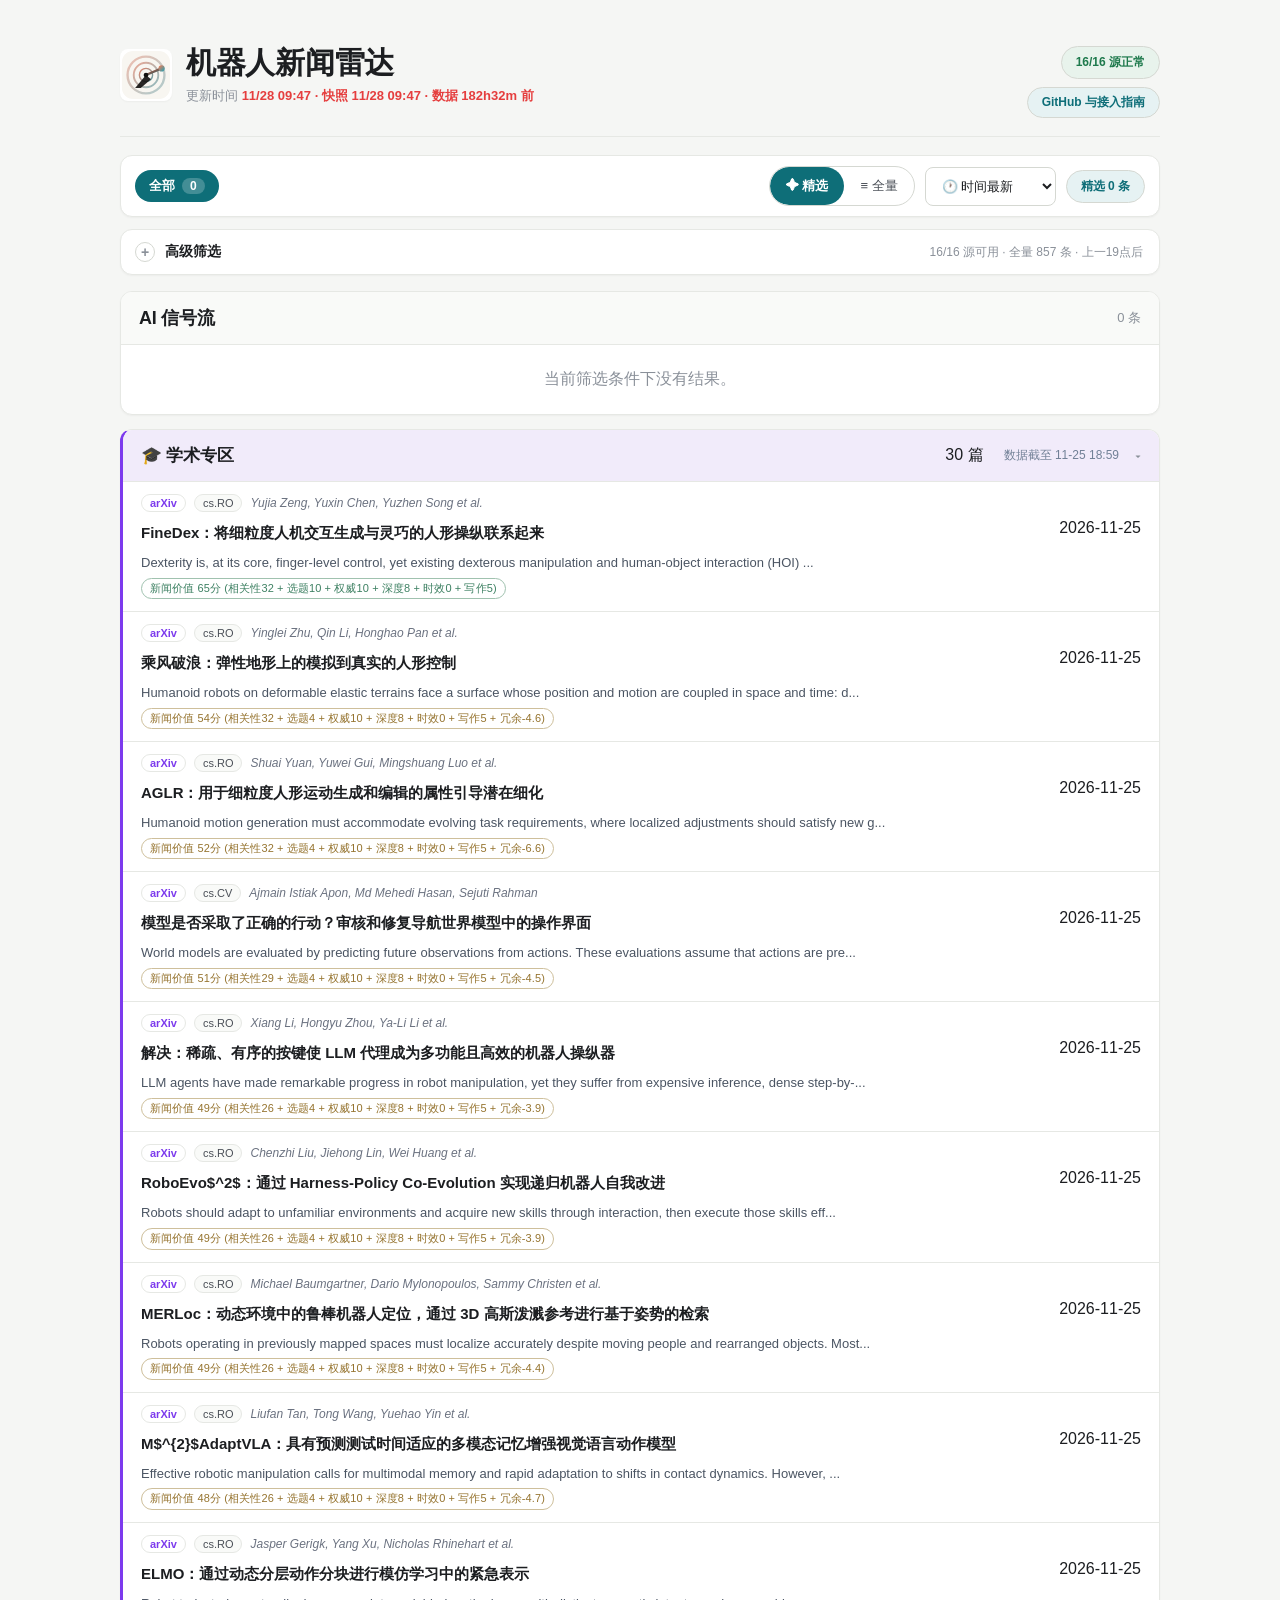
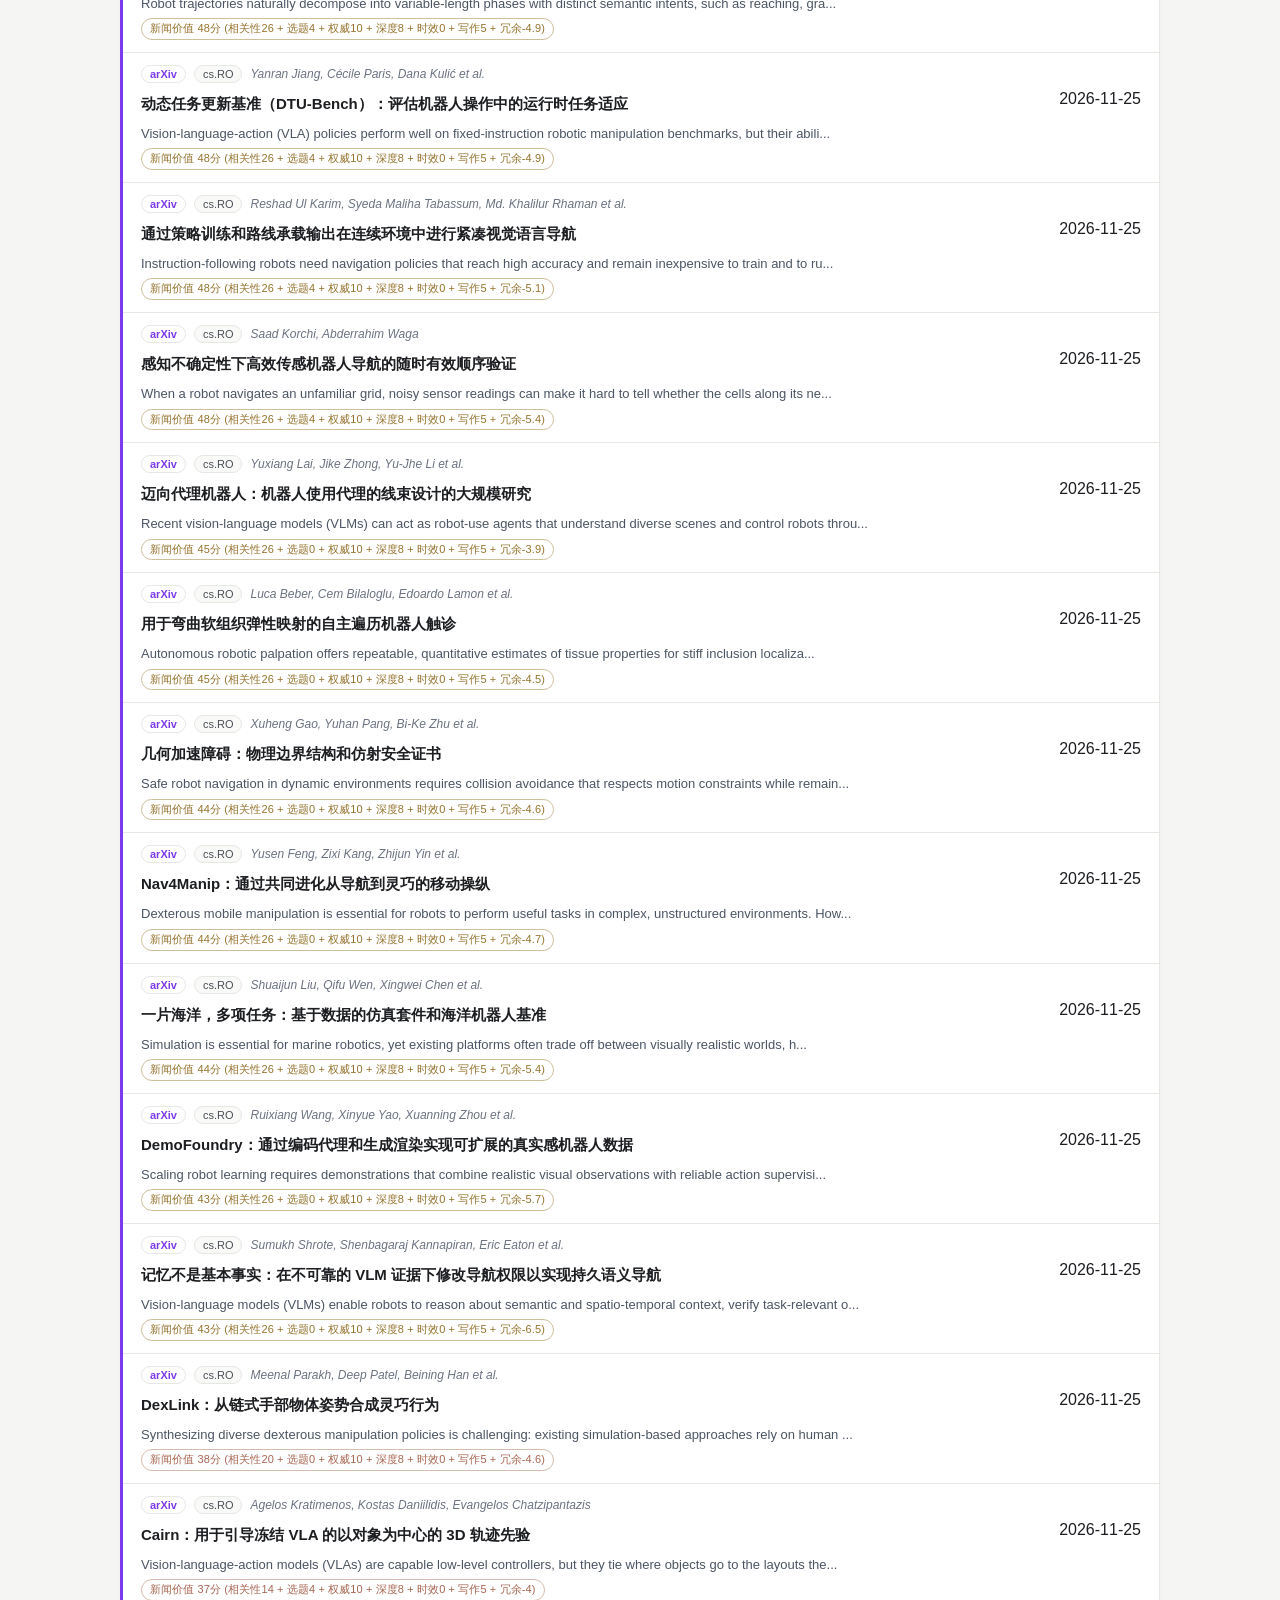
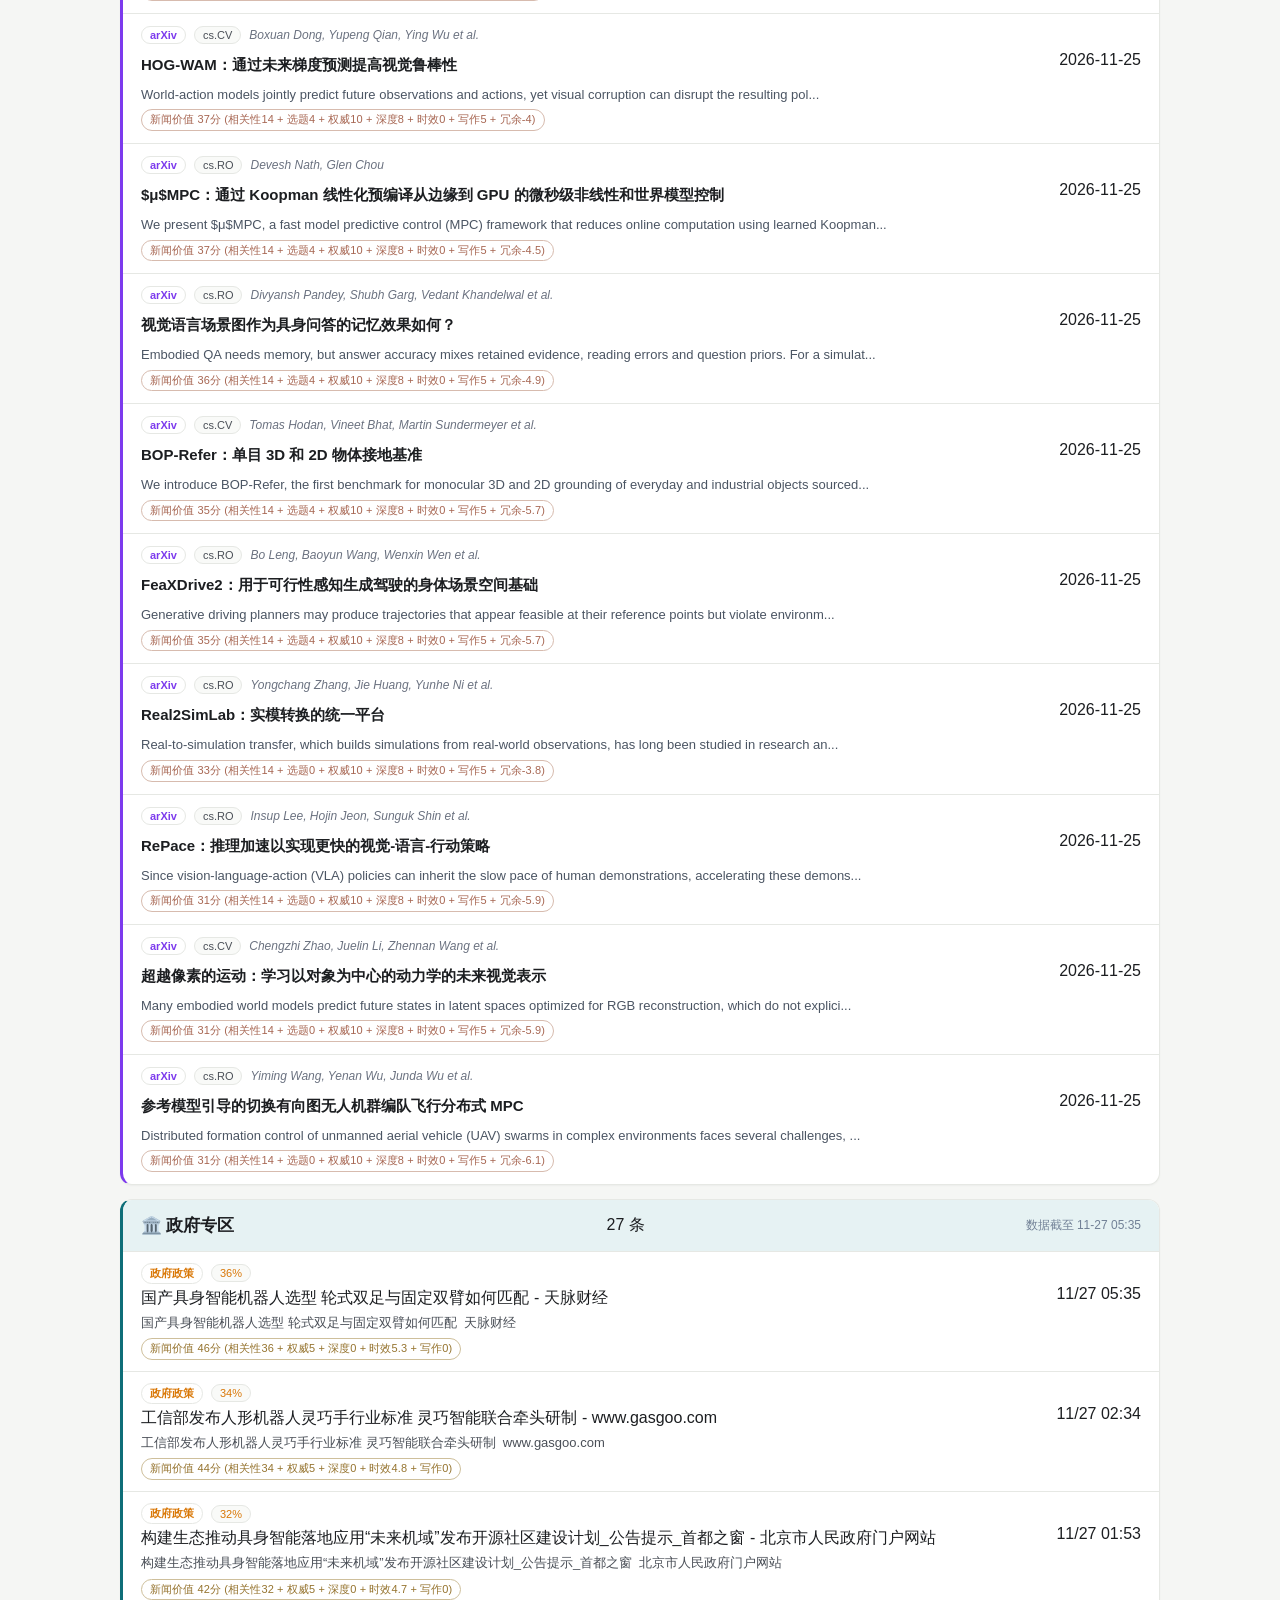
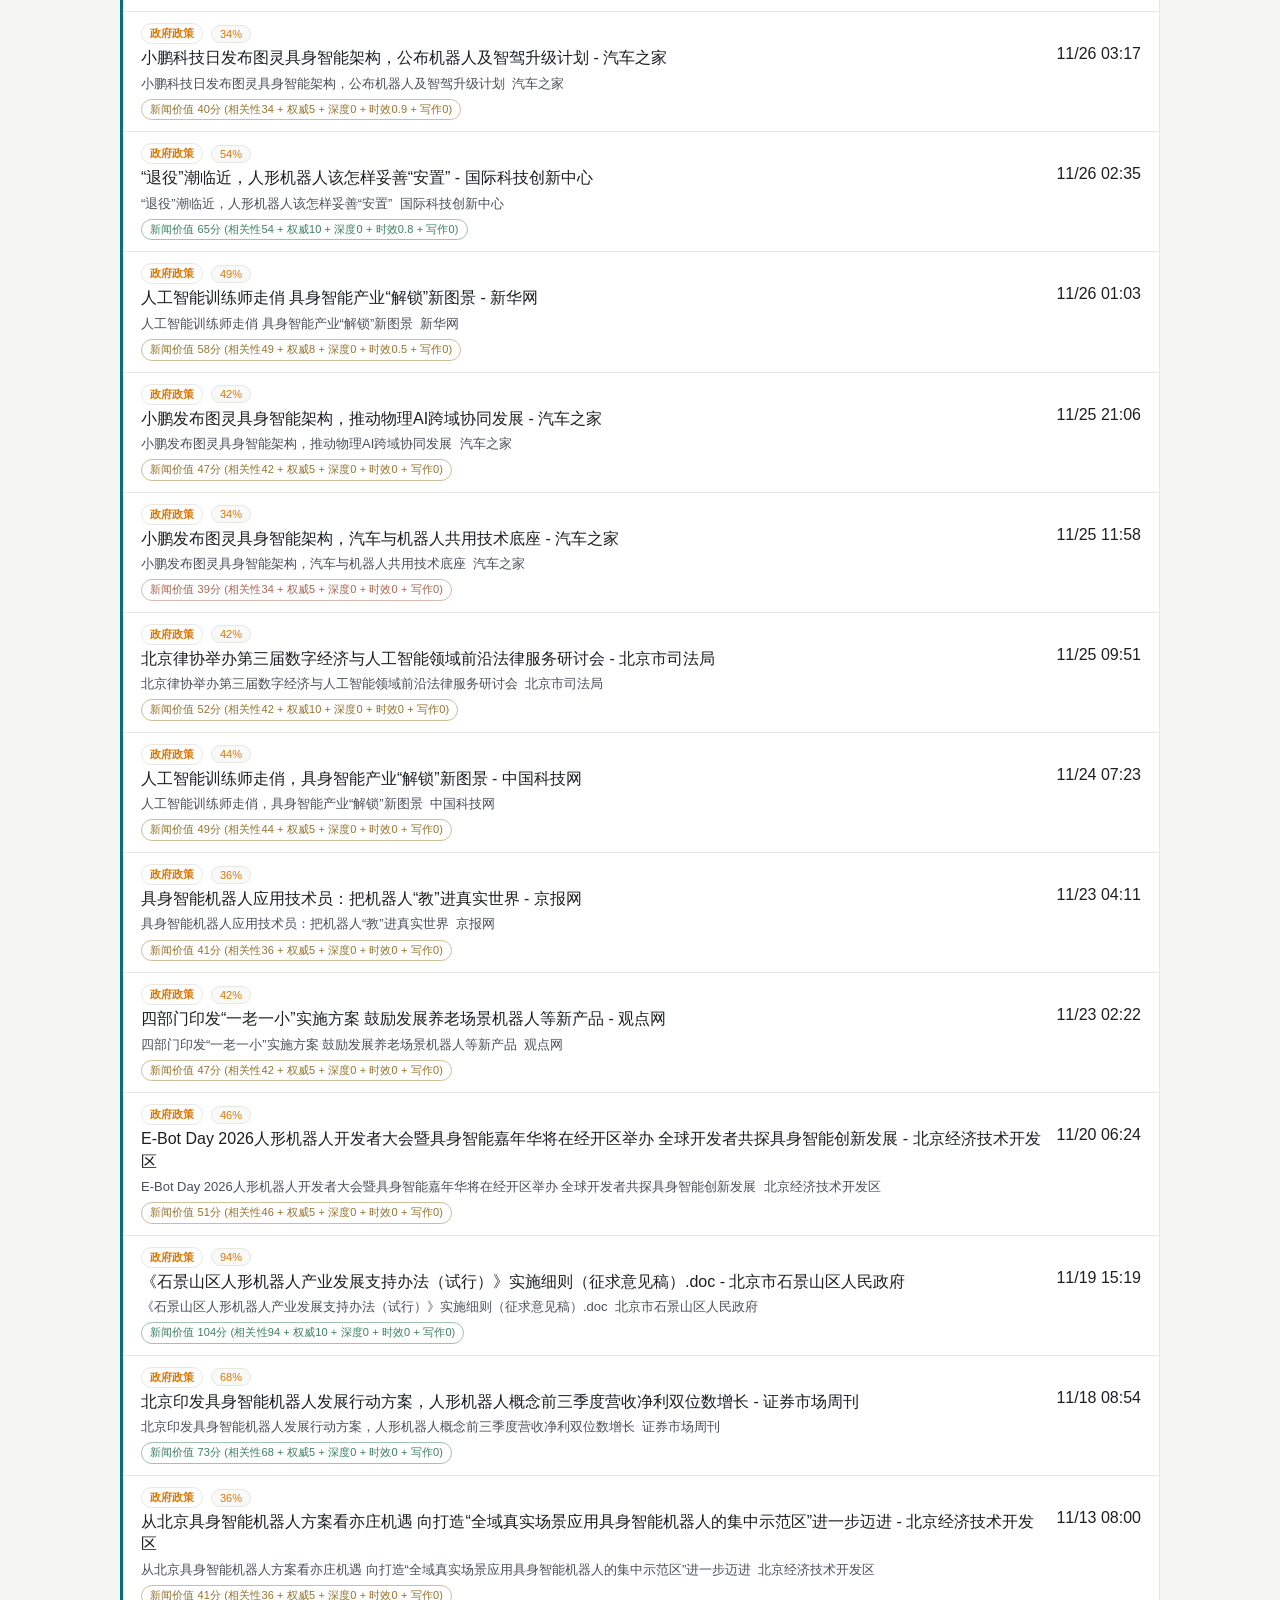
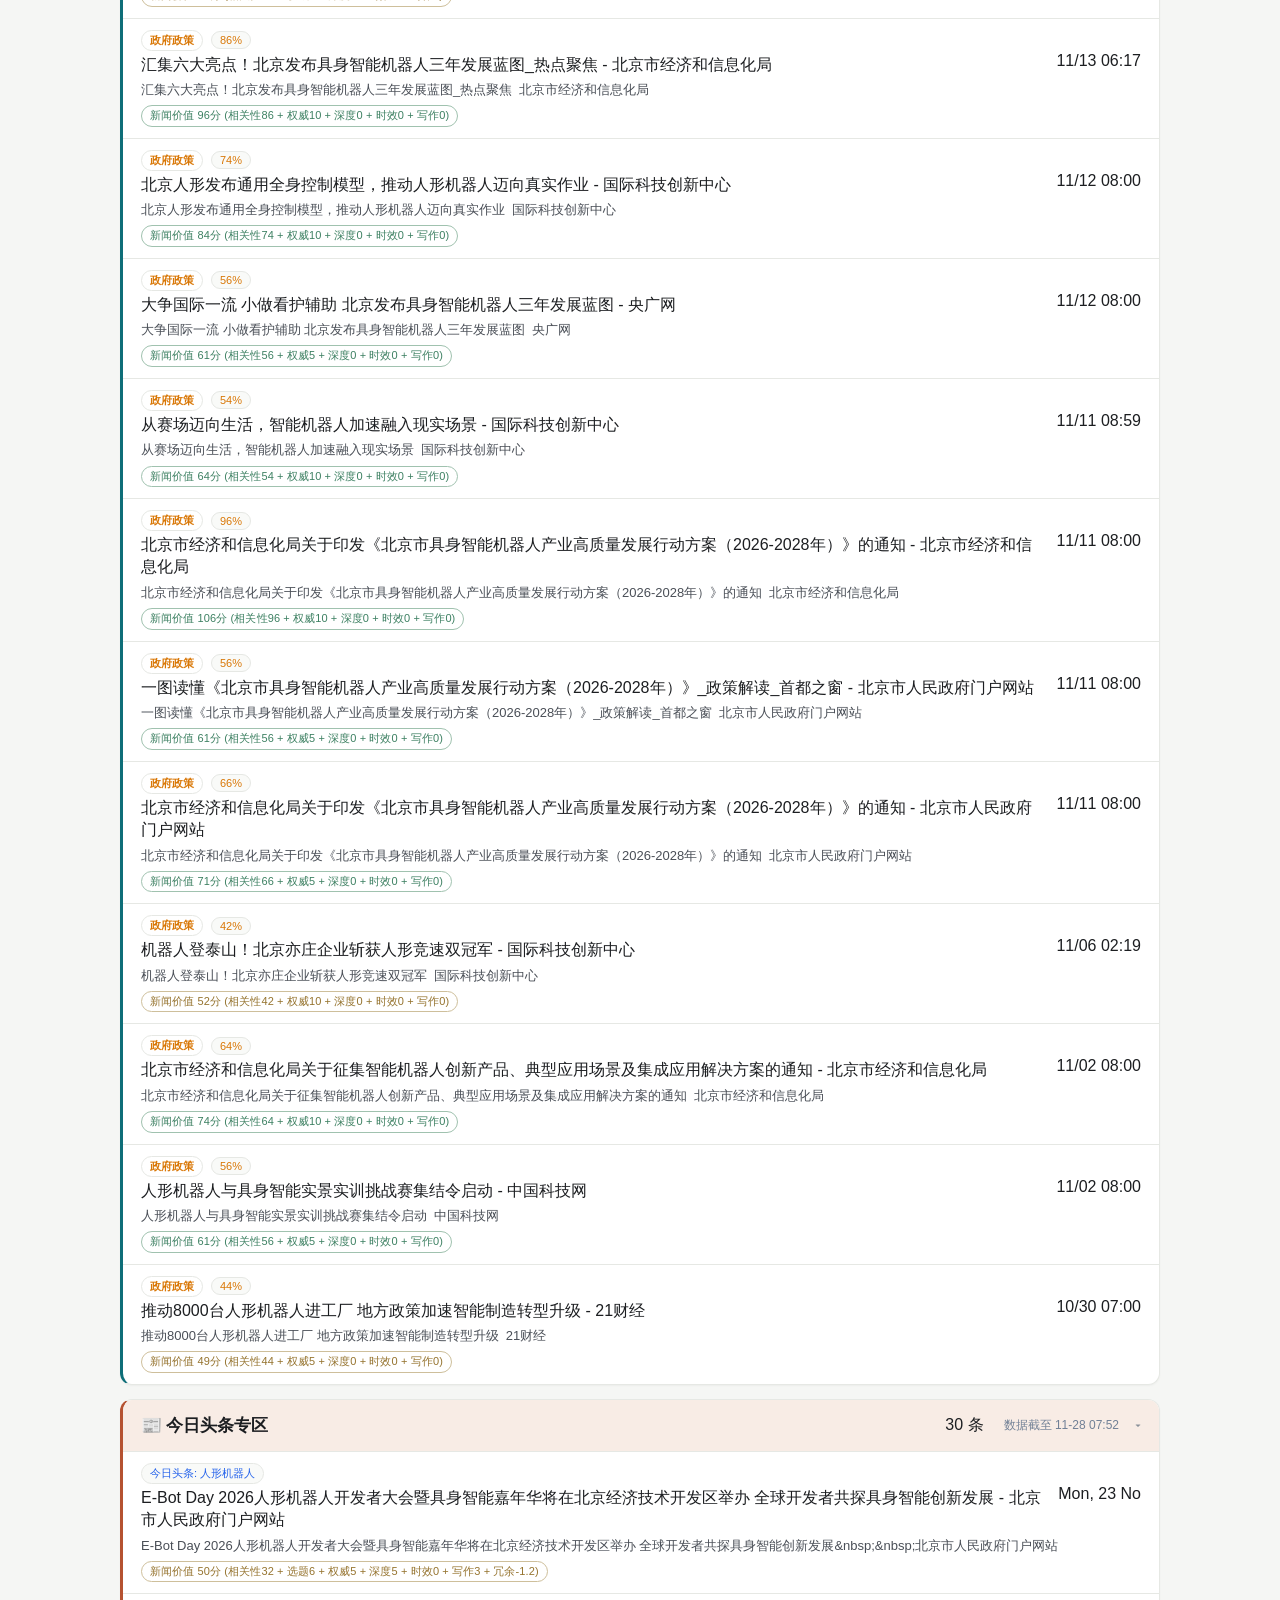
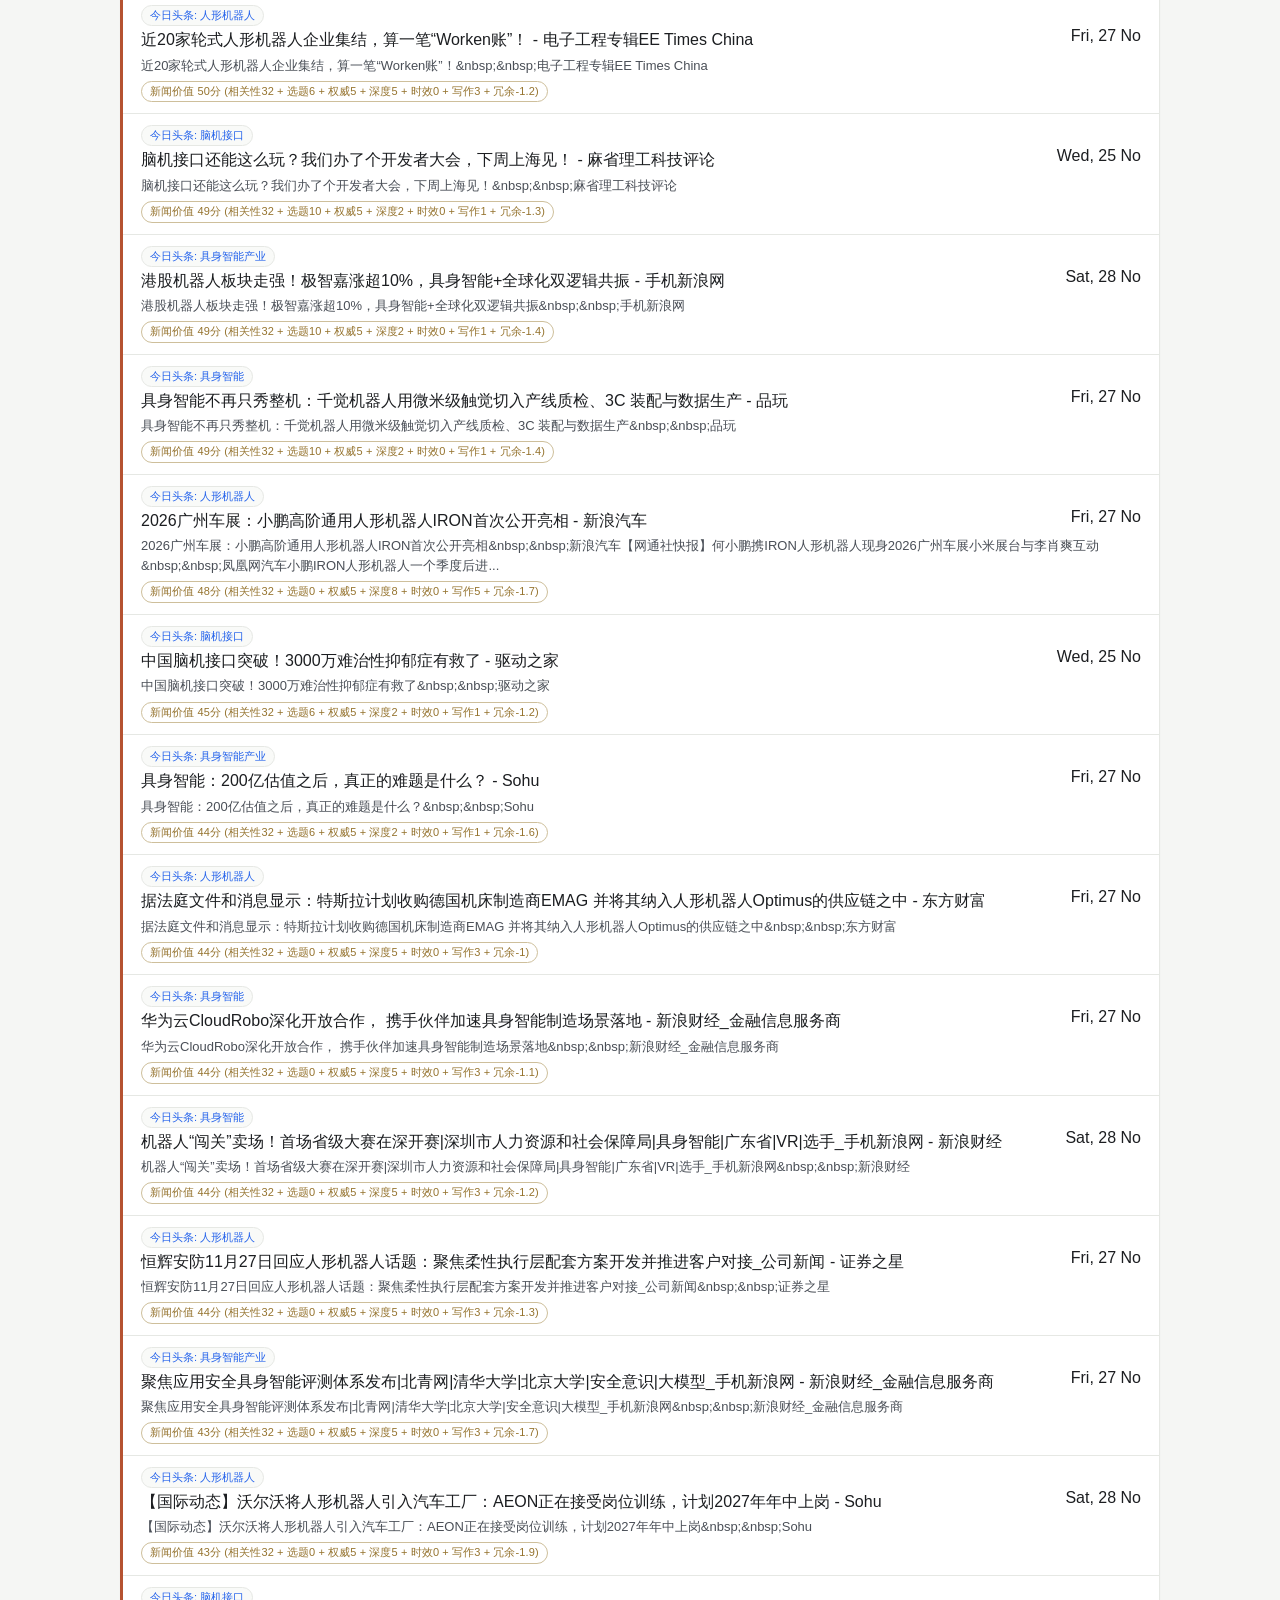
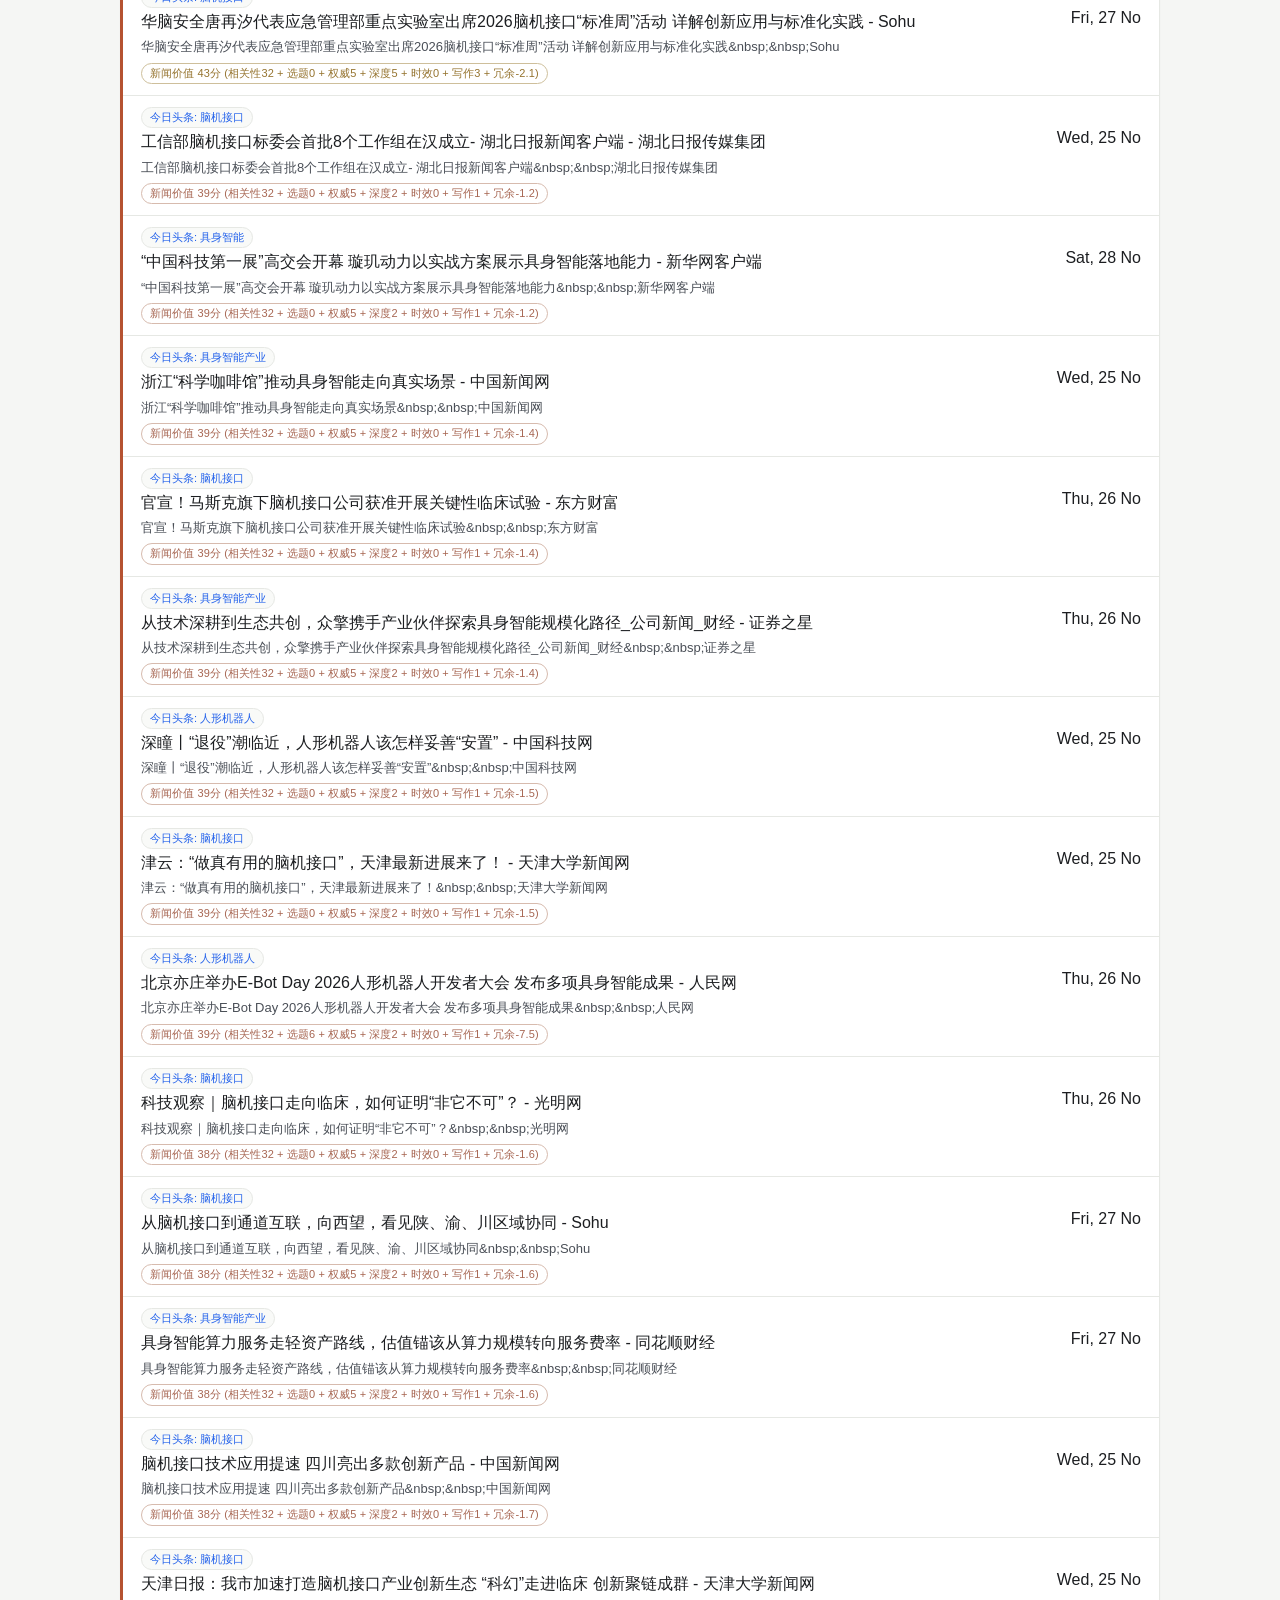
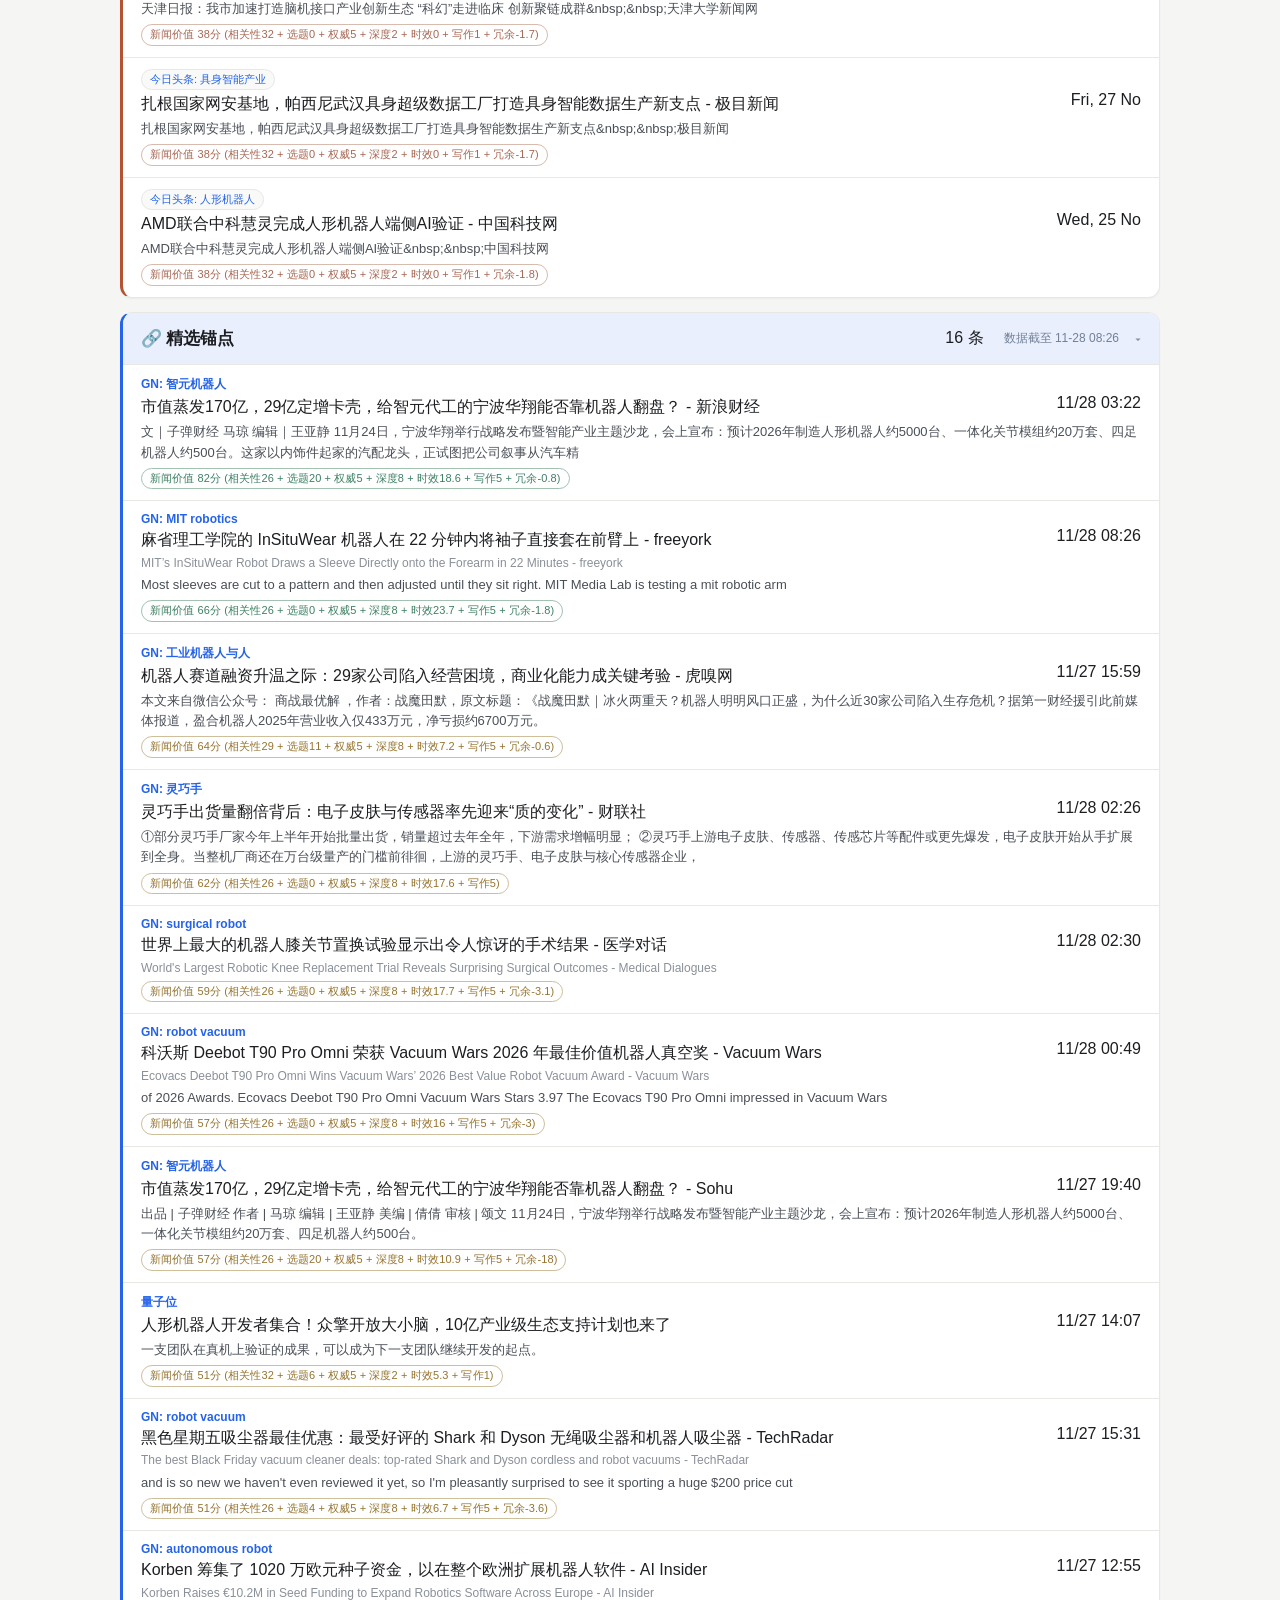
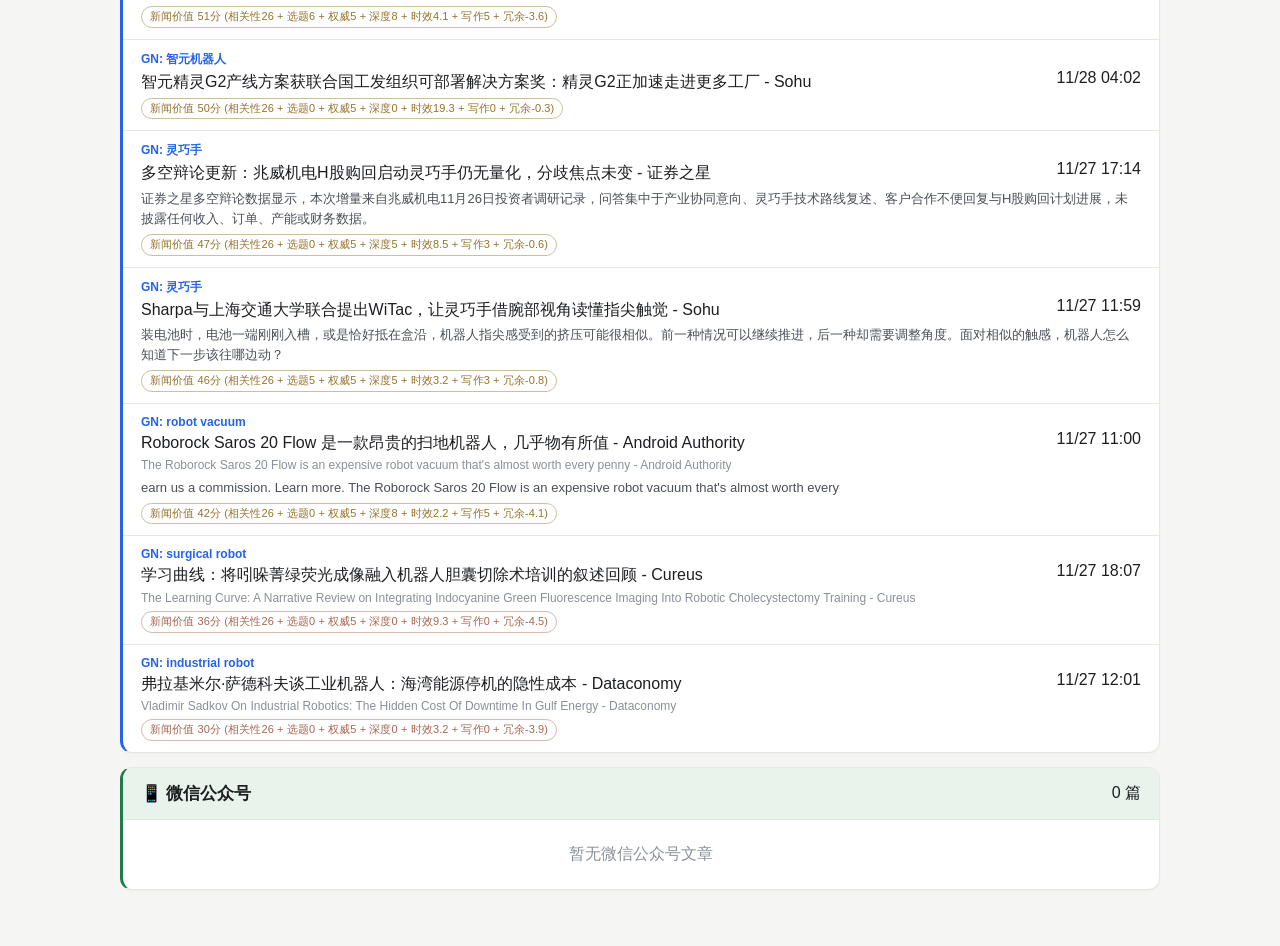
==== index.html @ dff82605 "[radar-auto] data refresh 2026-11-28T09:47:42Z" ====
﻿<!doctype html>
<html lang="zh-CN">
  <head>
    <meta charset="UTF-8" />
    <meta name="viewport" content="width=device-width, initial-scale=1.0" />
    <title>机器人新闻雷达｜24 小时机器人更新雷达</title>
    <meta
      name="description"
      content="自动整理过去 24 小时值得看的机器人、具身智能、脑机接口更新；由 Jack 团队精选精准来源。"
    />
    <link rel="canonical" href="https://jackliu-teadrinker.github.io/ai-news-radar/" />
    <meta property="og:title" content="机器人新闻雷达｜24 小时机器人更新雷达" />
    <meta
      property="og:description"
      content="自动整理过去 24 小时值得看的机器人、具身智能、脑机接口更新；由 Jack 团队精选精准来源。"
    />
    <meta property="og:type" content="website" />
    <meta property="og:url" content="https://jackliu-teadrinker.github.io/ai-news-radar/" />
    <meta property="og:site_name" content="机器人新闻雷达" />
    <meta name="twitter:card" content="summary" />
    <meta name="twitter:title" content="机器人新闻雷达｜24 小时机器人更新雷达" />
    <meta
      name="twitter:description"
      content="自动整理过去 24 小时值得看的机器人、具身智能、脑机接口更新；由 Jack 团队精选精准来源。"
    />
    <link rel="icon" href="./assets/logo.svg" type="image/svg+xml" />
    <link rel="stylesheet" href="./assets/styles.css?v=20261015040710" />
  </head>
  <body>
    <main class="shell">
      <header class="hero">
        <div class="hero-main">
          <div class="hero-headline">
            <img class="hero-logo" src="./assets/logo.svg" alt="机器人新闻雷达 Logo" />
            <div>
              <h1>机器人新闻雷达</h1>
              <p class="hero-updated"><span class="updated-label">更新时间</span> <span class="updated" id="updatedAt">加载中...</span></p>
            </div>
          </div>
        </div>
        <div class="hero-side">
          <button class="src-badge" id="sourceBadge" type="button" title="点击展开高级筛选查看源健康与来源明细">源状态加载中…</button>
          <a class="gh-pill" href="https://github.com/Jackliu-teadrinker/ai-news-radar" target="_blank" rel="noopener noreferrer">GitHub 与接入指南</a>
        </div>
      </header>

      <section class="primary-controls" aria-label="筛选与排序">
        <section class="category-bar" id="categoryBar"></section>
        <div class="mode-switch">
          <button id="modeAiBtn" class="mode-btn active" type="button">✦ 精选</button>
          <button id="modeAllBtn" class="mode-btn" type="button">≡ 全量</button>
        </div>
        <select id="sortSelect" title="排序方式">
          <option value="time">🕐 时间最新</option>
          <option value="priority">🔢 分区优先级</option>
          <option value="total_score">⭐ 五维总分</option>
          <option value="relevance">🎯 相关性</option>
          <option value="authority">🏛️ 权威性</option>
          <option value="depth">📊 内容深度</option>
          <option value="timeliness">⏰ 时效性</option>
        </select>
        <span class="mode-count" id="modeCountBadge"></span>
      </section>

      <details class="advanced-panel" id="advancedPanel">
        <summary>
          <span>高级筛选</span>
          <span class="advanced-summary" id="advancedSummary">按站点搜索，或检查各信源采集是否正常</span>
        </summary>
        <div class="advanced-content">
          <div class="advanced-search">
            <input id="searchInput" type="search" placeholder="搜索标题 / 来源 / 关键词" />
          </div>
          <div class="advanced-controls">
            <label class="field">
              <span>站点</span>
              <select id="siteSelect">
                <option value="">全部站点</option>
              </select>
            </label>
            <label id="allDedupeWrap" class="all-dedupe" for="allDedupeToggle">
              <input id="allDedupeToggle" type="checkbox" checked />
              <span class="all-dedupe-dot"></span>
              <span id="allDedupeLabel">去重开</span>
            </label>
            <label id="todayCutoffWrap" class="all-dedupe" for="todayCutoffToggle">
              <input id="todayCutoffToggle" type="checkbox" checked />
              <span class="all-dedupe-dot"></span>
              <span id="todayCutoffLabel">上一 19 点后</span>
            </label>
          </div>
          <div class="source-health" id="sourceHealth">源状态加载中...</div>
          <section class="site-pills" id="sitePills"></section>
        </div>
      </details>

      <section class="list-wrap">
        <div class="list-head">
          <h2 id="listTitle">机器人信号流</h2>
          <span id="resultCount">0 条</span>
        </div>
        <div id="newsList" class="news-list"></div>
      </section>

      <!-- 🎓 学术专区（arXiv cs.RO 机器人论文） -->
            <section class="list-wrap arxiv-section" id="arxivSection" style="">
              <div class="list-head">
                <h2>🎓 学术专区</h2>
                <span id="arxivCount">0 篇</span>
              </div>
              <div id="arxivList" class="news-list arxiv-list"></div>
            </section>
            <!-- 🏛️ 政府专区（中国机器人与具身智能政策新闻） -->
            <section class="list-wrap gov-section" id="govSection" style="">
              <div class="list-head">
                <h2>🏛️ 政府专区</h2>
                <span id="govCount">0 条</span>
              </div>
              <div id="govList" class="news-list gov-list"></div>
            </section>

            <!-- 📰 今日头条专区（Bing 搜索机器人相关新闻） -->
            <section class="list-wrap toutiao-section" id="toutiaoSection" style="">
              <div class="list-head">
                <h2>📰 今日头条专区</h2>
                <span id="toutiaoCount">0 条</span>
              </div>
              <div id="toutiaoList" class="news-list toutiao-list"></div>
            </section>

            <!-- 精选锚点专区（底部） -->
      <section class="list-wrap anchor-section" id="anchorSection" style="">
        <div class="list-head">
          <h2>🔗 精选锚点</h2>
          <span id="anchorCount">0 条</span>
        </div>
        <div id="anchorList" class="news-list"></div>
      </section>

      <!-- ══════════ 微信公众号专区（移至底部，Jack 2026-09-16）══════════ -->
      <section class="list-wrap wechat-section" id="wechatSection" style="">
        <div class="list-head">
          <h2>📱 微信公众号</h2>
          <span id="wechatCount">0 篇</span>
        </div>
        <div id="wechatList" class="news-list wechat-list"></div>
      </section>
    </main>

    <template id="itemTpl">
      <article class="news-card">
        <div class="meta-row">
          <span class="site"></span>
          <span class="category"></span>
        </div>
        <div class="title-row">
          <a class="title" target="_blank" rel="noopener noreferrer"></a>
          <time class="time"></time>
        </div>
        <p class="description"></p>
        <div class="score-row"><span class="score score-none">--</span></div>
      </article>
    </template>

    <script src="./assets/app.js?v=20261128094742" defer></script>
  </body>
</html>
---- assets/styles.css ----
:root {
  /* 主色：深 teal 青；强调：琥珀暖色；状态三色 */
  --bg: #f5f6f4;
  --surface: #ffffff;
  --surface-soft: #f9faf8;
  --ink: #1c1e21;
  --ink-2: #4a4f57;
  --muted: #8a9099;
  --line: #e6e8e4;
  --line-strong: #d5d8d2;
  --accent: #0e6e78;
  --accent-soft: #e6f2f3;
  --warm: #b55231;
  --warm-soft: #f8ece5;
  --good: #1f7a4d;
  --good-soft: #e8f3ec;
  --warn: #9a6700;
  --warn-soft: #faf3e0;
  --bad: #b42318;
  --bad-soft: #fdecea;
  --violet: #7c3aed;
  --violet-soft: #f1ebfa;
  --blue: #2563eb;
  --blue-soft: #e9effd;
  --radius: 12px;
  --radius-sm: 8px;
  --shadow-sm: 0 1px 2px rgba(20,25,25,.04);
  --shadow: 0 2px 10px rgba(20,25,25,.05);
}
* {
  box-sizing: border-box;
}
html, body {
  margin: 0;
  min-height: 100%;
  font-family: -apple-system, BlinkMacSystemFont, "Segoe UI", "Noto Sans SC", "Microsoft YaHei", sans-serif;
  color: var(--ink);
  background: var(--bg);
  -webkit-font-smoothing: antialiased;
}
button, input, select {
  font: inherit;
}
button {
  cursor: pointer;
}

/* ── 容器 ─────────────────────────── */
.shell {
  max-width: 1080px;
  margin: 0 auto;
  padding: 28px 20px 56px;
}

/* ── Hero 头 ──────────────────────── */
.hero {
  display: grid;
  grid-template-columns: minmax(0, 1fr) auto;
  gap: 20px;
  padding: 18px 0;
  border-bottom: 1px solid var(--line);
  margin-bottom: 18px;
}
.hero-main {
  min-width: 0;
}
.hero-headline {
  display: flex;
  gap: 14px;
  align-items: center;
}
.hero-headline > div {
  min-width: 0;
}
.hero-logo {
  width: 52px;
  height: 52px;
  border-radius: var(--radius-sm);
  background: var(--surface);
  box-shadow: var(--shadow-sm);
}
.hero h1 {
  margin: 0;
  font-size: 30px;
  line-height: 1.15;
  overflow-wrap: break-word;
  letter-spacing: -.01em;
}
.hero-updated {
  margin: 6px 0 0;
  font-size: 13px;
  color: var(--muted);
}
.updated {
  color: var(--ink);
  font-weight: 600;
}
.hero-side {
  align-self: start;
  display: grid;
  justify-items: end;
  gap: 8px;
}
.src-badge {
  border: 1px solid var(--line-strong);
  background: var(--warn-soft);
  color: var(--warn);
  border-radius: 999px;
  padding: 7px 14px;
  font-size: 12px;
  font-weight: 600;
}
.src-badge.ok {
  border-color: var(--line-strong);
  background: var(--good-soft);
  color: var(--good);
}
.src-badge.warn {
  border-color: var(--line-strong);
  background: var(--warn-soft);
  color: var(--warn);
}
.gh-pill {
  border: 1px solid var(--line-strong);
  background: var(--accent-soft);
  color: var(--accent);
  border-radius: 999px;
  padding: 6px 14px;
  font-size: 12px;
  font-weight: 600;
  text-decoration: none;
}
.gh-pill:hover {
  background: rgba(14, 110, 120, .16);
}

/* ── 分类计数胶囊栏 ───────────────── */
.category-bar {
  margin-bottom: 14px;
  display: flex;
  flex-wrap: wrap;
  gap: 8px;
  padding: 12px;
  border: 1px solid var(--line);
  border-radius: var(--radius);
  background: var(--surface);
  box-shadow: var(--shadow-sm);
}
.cat-pill {
  display: inline-flex;
  align-items: center;
  gap: 7px;
  border: 1px solid transparent;
  background: transparent;
  color: var(--ink-2);
  border-radius: 999px;
  padding: 6px 13px;
  font-size: 13px;
}
.cat-pill .cat-count {
  font-weight: 700;
  color: var(--accent);
  font-variant-numeric: tabular-nums;
}
.cat-pill:hover {
  background: var(--surface-soft);
  color: var(--ink);
}
.cat-pill.active {
  background: var(--accent);
  color: #fff;
  font-weight: 600;
}
.cat-pill.active .cat-count {
  color: #fff;
  background: rgba(255,255,255,.22);
  border-radius: 999px;
  padding: 1px 8px;
  font-size: 12px;
}
.cat-pill.empty {
  border-color: rgba(14, 110, 120, .3);
}
.cat-pill.empty .cat-count {
  color: var(--muted);
}

/* ── 主控制区：分区胶囊 + 精选/全量 + 排序 同行合并 ── */
.primary-controls {
  margin-bottom: 12px;
  display: grid;
  grid-template-columns: minmax(0, 1fr) auto auto auto;
  gap: 10px;
  align-items: center;
  border: 1px solid var(--line);
  border-radius: var(--radius);
  background: var(--surface);
  box-shadow: var(--shadow-sm);
  padding: 10px 14px;
}
/* 分区胶囊栏作为主控制区首格：去掉独立边框，融入行内 */
.primary-controls .category-bar {
  margin: 0;
  padding: 0;
  border: 0;
  background: transparent;
  box-shadow: none;
  display: flex;
  flex-wrap: wrap;
  gap: 6px;
  overflow-x: auto;
}
/* 高级筛选：搜索框（收进折叠区） */
.advanced-search {
  padding-top: 14px;
}
.advanced-search input {
  width: 100%;
}
/* 分区 0 项自动隐藏（学术 0 / 商业 0 等），减少视觉噪点 */
.cat-pill.empty {
  display: none;
}
.mode-count {
  border: 1px solid var(--line-strong);
  background: var(--accent-soft);
  color: var(--accent);
  border-radius: 999px;
  padding: 7px 14px;
  font-size: 12px;
  font-weight: 600;
  white-space: nowrap;
}
.mode-switch {
  display: inline-flex;
  border: 1px solid var(--line-strong);
  border-radius: 999px;
  overflow: hidden;
  background: var(--surface);
  height: 40px;
}
input, select {
  width: 100%;
  border: 1px solid var(--line-strong);
  background: var(--surface);
  color: var(--ink);
  border-radius: var(--radius-sm);
  padding: 11px 12px;
  font-size: 14px;
}
input:focus, select:focus, button:focus-visible, summary:focus-visible {
  outline: 2px solid rgba(14, 110, 120, .35);
  outline-offset: 2px;
}
#sortSelect {
  width: auto;
  min-width: 0;
  padding: 10px 12px;
  font-size: 13px;
  cursor: pointer;
  border-radius: var(--radius-sm);
  border: 1px solid var(--line-strong);
  background: var(--surface);
  color: var(--ink);
}

/* ── 高级筛选 ─────────────────────── */
.advanced-panel {
  margin-bottom: 16px;
  border: 1px solid var(--line);
  border-radius: var(--radius);
  background: var(--surface);
  box-shadow: var(--shadow-sm);
}
.advanced-panel summary {
  position: relative;
  display: flex;
  justify-content: space-between;
  gap: 12px;
  align-items: center;
  padding: 13px 16px 13px 44px;
  color: var(--ink);
  font-size: 14px;
  font-weight: 600;
  list-style: none;
  cursor: pointer;
}
.advanced-panel summary::-webkit-details-marker {
  display: none;
}
.advanced-panel summary::before {
  content: "+";
  width: 18px;
  height: 18px;
  position: absolute;
  left: 14px;
  top: 50%;
  transform: translateY(-50%);
  display: grid;
  place-items: center;
  border: 1px solid var(--line-strong);
  border-radius: 50%;
  color: var(--muted);
  font-weight: 700;
}
.advanced-panel[open] summary::before {
  content: "−";
}
.advanced-summary {
  color: var(--muted);
  font-size: 12px;
  font-weight: 400;
  white-space: nowrap;
}
.advanced-content {
  display: grid;
  gap: 12px;
  padding: 0 16px 16px;
  border-top: 1px solid var(--line);
}
.advanced-controls {
  display: grid;
  grid-template-columns: minmax(180px, .8fr) auto;
  gap: 10px;
  align-items: end;
  padding-top: 14px;
}
.field {
  display: grid;
  gap: 6px;
  color: var(--muted);
  font-size: 12px;
}
.mode-btn {
  height: 38px;
  border: 0;
  background: transparent;
  color: var(--ink-2);
  padding: 0 16px;
  font-size: 13px;
  border-radius: 999px;
}
.mode-btn.active {
  background: var(--accent);
  color: #fff;
  font-weight: 600;
}
.all-dedupe {
  display: none;
  min-height: 40px;
  align-items: center;
  gap: 8px;
  border: 1px solid var(--line);
  border-radius: var(--radius-sm);
  padding: 0 12px;
  font-size: 13px;
  color: var(--ink-2);
  background: var(--surface-soft);
  cursor: pointer;
  user-select: none;
}
.all-dedupe.show {
  display: inline-flex;
}
.all-dedupe input {
  position: absolute;
  opacity: 0;
  width: 0;
  height: 0;
}
.all-dedupe-dot {
  width: 12px;
  height: 12px;
  border-radius: 50%;
  border: 1px solid rgba(28,30,33,.25);
  background: rgba(28,30,33,.12);
}
.all-dedupe input:checked + .all-dedupe-dot {
  border-color: var(--accent);
  background: var(--accent);
}

/* ── 源健康 ───────────────────────── */
.source-health {
  display: grid;
  gap: 10px;
}
.health-grid {
  display: grid;
  grid-template-columns: repeat(4, minmax(0, 1fr));
  gap: 8px;
}
.health-metric {
  display: grid;
  gap: 3px;
  min-width: 0;
  border: 1px solid var(--line);
  border-radius: var(--radius-sm);
  padding: 10px 12px;
  background: var(--surface-soft);
}
.health-metric strong {
  font-size: 18px;
}
.health-label {
  color: var(--muted);
  font-size: 12px;
}
.health-metric.ok strong { color: var(--good); }
.health-metric.warn strong { color: var(--warn); }
.health-metric.bad strong { color: var(--bad); }
.health-empty, .health-ok {
  border: 1px dashed var(--line-strong);
  border-radius: var(--radius-sm);
  padding: 10px 12px;
  color: var(--muted);
  font-size: 13px;
}
.health-ok {
  color: var(--good);
  border-style: solid;
  border-color: var(--line);
  background: var(--good-soft);
}
.health-issues {
  display: grid;
  gap: 8px;
}
.health-issue {
  border: 1px solid rgba(180,35,24,.2);
  border-radius: var(--radius-sm);
  padding: 10px 12px;
  background: var(--bad-soft);
}
.health-issue-title {
  color: var(--bad);
  font-size: 13px;
  font-weight: 600;
}
.health-issue ul {
  margin: 7px 0 0;
  padding-left: 18px;
  color: var(--ink-2);
  font-size: 12px;
  line-height: 1.45;
}
.site-pills {
  display: flex;
  flex-wrap: wrap;
  gap: 8px;
}
.pill {
  border: 1px solid var(--line);
  background: var(--surface-soft);
  color: var(--ink-2);
  border-radius: 999px;
  padding: 6px 12px;
  cursor: pointer;
  font-size: 12px;
}
.pill.active {
  background: var(--accent-soft);
  border-color: var(--accent);
  color: var(--accent);
  font-weight: 600;
}

/* ── 列表区（各板块共用卡片） ─────── */
.list-wrap {
  margin-top: 14px;
  border: 1px solid var(--line);
  border-radius: var(--radius);
  background: var(--surface);
  overflow: hidden;
  box-shadow: var(--shadow-sm);
}
.list-head {
  padding: 14px 18px;
  display: flex;
  justify-content: space-between;
  align-items: center;
  gap: 12px;
  border-bottom: 1px solid var(--line);
  background: var(--surface-soft);
}
.list-head h2 {
  margin: 0;
  font-size: 18px;
  letter-spacing: -.01em;
}
/* ── 专区折叠（学术 / 今日头条 / 精选锚点）───────────────── */
/* 只挂在带 collapsible 类的 .list-head 上，主信号流不受影响 */
.list-head.collapsible {
  cursor: pointer;
  user-select: none;
  transition: background .15s;
}
.list-head.collapsible > h2 {
  flex: 1;
}
.list-head.collapsible:hover {
  background: var(--surface);
}
.list-head .collapse-ind {
  font-size: 12px;
  color: var(--muted);
  transition: transform .2s;
  margin-left: 4px;
}
section.collapsed .list-head .collapse-ind {
  transform: rotate(-90deg);
}
section.collapsed .news-list {
  display: none;
}
section.collapsed .list-head {
  border-bottom: 0;
}
#resultCount {
  color: var(--muted);
  font-size: 13px;
  white-space: nowrap;
}

/* ── 站点组 / 来源组（板块头） ────── */
.news-list, .site-group-list, .source-group-list {
  display: grid;
}
.site-group {
  min-width: 0;
  border-top: 1px solid var(--line);
}
.site-group:first-child {
  border-top: 0;
}
.site-group-head, .source-group-head {
  display: flex;
  justify-content: space-between;
  align-items: center;
  gap: 10px;
  padding: 11px 18px;
  border-bottom: 1px solid var(--line);
  background: var(--surface-soft);
}
/* 点击折叠：site-group-head 变成可点，鼠标手型 */
.site-group-head {
  cursor: pointer;
  user-select: none;
  transition: background .15s;
}
.site-group-head:hover {
  background: var(--surface);
}
/* 折叠箭头 */
.site-group-head .collapse-ind {
  font-size: 11px;
  color: var(--muted);
  transition: transform .2s;
  margin-left: 2px;
}
.site-group.collapsed .collapse-ind {
  transform: rotate(-90deg);
}
/* 折叠时隐藏板块内全部消息（source-group 组 + 列表） */
.site-group.collapsed .site-group-list {
  display: none;
}
.site-group.collapsed .site-group-head {
  border-bottom: 0;
}
.site-group-head h3 {
  font-size: 15px;
  font-weight: 600;
  color: var(--ink);
}
.source-group-head {
  padding: 8px 18px 8px 30px;
  background: transparent;
  border-bottom: 1px dashed var(--line);
}
.source-group-head h3 {
  font-size: 13px;
  font-weight: 500;
  color: var(--ink-2);
}
.site-group-head span, .source-group-head span {
  color: var(--muted);
  font-size: 12px;
  white-space: nowrap;
}
.source-group {
  min-width: 0;
  border-top: 0;
}

/* ── 新闻卡片 ─────────────────────── */
.news-card {
  min-width: 0;
  padding: 11px 18px;          /* 14px → 11px：收紧卡面上下留白 */
  border-top: 1px solid var(--line);
  transition: background .15s;
}
.news-card:first-child {
  border-top: 0;
}
.news-card:hover {
  background: var(--surface-soft);
}
.meta-row {
  display: flex;
  flex-wrap: wrap;
  gap: 8px;
  align-items: center;
  color: var(--muted);
  font-size: 12px;
}
.news-card .description {
  margin: 4px 0 0;             /* 6px → 4px */
  color: var(--ink-2);
  font-size: 13px;
  line-height: 1.55;
  display: -webkit-box;
  -webkit-line-clamp: 2;
  -webkit-box-orient: vertical;
  overflow: hidden;
}
.site {
  font-weight: 600;
  color: var(--ink);
}
.category, .source {
  padding: 2px 8px;
  border: 1px solid var(--line);
  border-radius: 999px;
  font-size: 11px;
}
.category {
  color: var(--ink-2);
  background: var(--surface-soft);
}
.category.kind-official {
  border-color: var(--good);
  color: var(--good);
  background: var(--good-soft);
}
.category.kind-newsletter {
  border-color: var(--warn);
  color: var(--warn);
  background: var(--warn-soft);
}
.category.kind-builders {
  border-color: var(--warm);
  color: var(--warm);
  background: var(--warm-soft);
}
.category.kind-aggregate, .category.kind-blogs, .category.kind-aihub {
  color: var(--muted);
}

/* ── 五维评分 badge ───────────────── */
.score {
  padding: 2px 8px;
  border: 1px solid var(--line);
  border-radius: 999px;
  font-size: 11px;
  font-weight: 700;
  font-variant-numeric: tabular-nums;
  min-width: 28px;
  text-align: center;
}
.score.score-high {
  border-color: var(--good);
  color: var(--good);
  background: var(--good-soft);
}
.score.score-mid {
  border-color: var(--warn);
  color: var(--warn);
  background: var(--warn-soft);
}
.score.score-low {
  border-color: var(--warm);
  color: var(--warm);
  background: var(--warm-soft);
}
.score.score-none {
  color: var(--muted);
  background: transparent;
}

/* ── 五维明细徽章 ─────────────────── */
.score-inline {
  font-size: 12px;
  font-weight: 600;
  font-variant-numeric: tabular-nums;
  padding: 1px 9px;
  border: 1px solid var(--line);
  border-radius: 999px;
  line-height: 1.6;
}
.score-inline.score-high {
  border-color: var(--good);
  color: var(--good);
  background: var(--good-soft);
}
.score-inline.score-mid {
  border-color: var(--warn);
  color: var(--warn);
  background: var(--warn-soft);
}
.score-inline.score-low {
  border-color: var(--warm);
  color: var(--warm);
  background: var(--warm-soft);
}
.score-inline.score-none {
  color: var(--muted);
  background: transparent;
}

/* ── 评分行（2026-10-14）─────────────────────────
   评分从卡面顶部 meta-row 移到标题/摘要下方。理由：
   1) 层级——meta-row 里挤着栏目/来源/时间，评分插在旁边会跟这些元信息抢
      视觉权重，读者第一眼看到的是分数而不是新闻本身；
   2) 语义——分数是对"这条内容值不值得读"的总结，天然属于读完标题摘要
      之后的判断，不该出现在读标题之前的位置。
   配色整体压淡（低饱和 + 细边 + 无重底色），让标题保持唯一强视觉锚点。 */
/* ── 卡面紧凑化（2026-10-14）───────────────────────
   用户反馈"内容间距过大"。三处收紧：
   1) .title-row —— 时间从独立 meta-row 移进来，与标题同一行右对齐；
   2) 行高/外边距整体下调，卡片 padding 由 14px 收到 11px；
   3) .score-row margin-top 7→5px，徽章本身更矮一点。 */
.title-row {
  display: flex;
  align-items: baseline;
  gap: 12px;
}
.title-row .title {
  flex: 1 1 auto;
  min-width: 0;
}
.title-row .time {
  flex: 0 0 auto;
  margin-left: auto;   /* 推到标题行最右 */
  white-space: nowrap;
  align-self: flex-start;
  padding-top: 1px;
}

.score-row {
  margin-top: 5px;
  display: flex;
  flex-wrap: wrap;
  gap: 6px;
  align-items: center;
}

/* 卡面里的评分徽标：去掉高饱和底色，改用淡描边 + 低饱和前景色。
   原来的 .good/.warn/.warm 底色在密集列表里会形成一片色块，抢标题的注意力。 */
.score-row .score,
.score-row .score-inline {
  padding: 1px 8px;
  border-width: 1px;
  border-radius: 999px;
  font-size: 11px;
  font-weight: 500;          /* 原 600/700 → 500，不再和标题抢 */
  line-height: 1.6;
  letter-spacing: .01em;
  background: transparent;    /* 去掉底色块 */
  box-shadow: none;
}
/* 悬停时才给一点底色反馈，静态时保持克制 */
.score-row .score:hover,
.score-row .score-inline:hover {
  background: var(--surface-soft);
}

/* 分档配色：同色相但整体降饱和/降亮度，浅到不抢标题 */
.score-row .score-high {
  border-color: color-mix(in srgb, var(--good) 35%, var(--line));
  color: color-mix(in srgb, var(--good) 72%, var(--muted));
}
.score-row .score-mid {
  border-color: color-mix(in srgb, var(--warn) 32%, var(--line));
  color: color-mix(in srgb, var(--warn) 70%, var(--muted));
}
.score-row .score-low {
  border-color: color-mix(in srgb, var(--warm) 30%, var(--line));
  color: color-mix(in srgb, var(--warm) 68%, var(--muted));
}
.score-row .score-none {
  border-color: var(--line);
  color: var(--muted);
  background: transparent;
}

/* 兼容旧浏览器：没有 color-mix 时退回 muted 灰，不至于把颜色丢掉 */
@supports not (color: color-mix(in srgb, red 50%, blue)) {
  .score-row .score-high,
  .score-row .score-mid,
  .score-row .score-low {
    color: var(--muted);
  }
}

.time {
  margin-left: auto;
}
.title {
  min-width: 0;
  margin-top: 3px;             /* 8px → 3px */
  display: inline-flex;
  flex-direction: column;
  gap: 3px;
  color: var(--ink);
  text-decoration: none;
  font-size: 16px;
  line-height: 1.4;
  overflow-wrap: anywhere;
  font-weight: 500;
}
.title-sub {
  color: var(--muted);
  font-size: 12px;
  line-height: 1.35;
  font-weight: 400;
}
.title:hover {
  color: var(--accent);
}
.empty {
  padding: 24px 16px;
  color: var(--muted);
  text-align: center;
}

/* ── 微信公众号专区 ───────────────── */
.wechat-section {
  margin-top: 14px;
  border: 1px solid var(--line);
  border-left: 3px solid var(--good);
}
.wechat-section .list-head {
  background: var(--good-soft);
  border-bottom-color: var(--line);
}
.wechat-section .list-head h2 {
  font-size: 17px;
}
.wechat-badge {
  display: inline-block;
  padding: 2px 8px;
  border: 1px solid var(--good);
  border-radius: 999px;
  font-size: 11px;
  color: var(--good);
  background: var(--good-soft);
  margin-right: 4px;
}
.wechat-section .news-card .category.kind-wechat {
  border-color: var(--good);
  color: var(--good);
  background: var(--good-soft);
}
.wechat-section .site {
  color: var(--good);
  font-weight: 700;
}
.wechat-section .title {
  font-size: 15px;
}

/* ── 精选锚点专区 ─────────────────── */
.anchor-section {
  margin-top: 14px;
  border: 1px solid var(--line);
  border-left: 3px solid var(--blue);
}
.anchor-section .list-head {
  background: var(--blue-soft);
  border-bottom-color: var(--line);
}
.anchor-section .list-head h2 {
  font-size: 17px;
}
.anchor-section .news-card .category.kind-robotics {
  border-color: var(--blue);
  color: var(--blue);
  background: var(--blue-soft);
}
.anchor-section .news-card .category.kind-brain_computer {
  border-color: var(--violet);
  color: var(--violet);
  background: var(--violet-soft);
}
.anchor-section .site {
  color: var(--blue);
  font-weight: 700;
}

/* ── 学术专区 ─────────────────────── */
.arxiv-section {
  margin-top: 14px;
  border: 1px solid var(--line);
  border-left: 3px solid var(--violet);
}
.arxiv-section .list-head {
  background: var(--violet-soft);
  border-bottom-color: var(--line);
}
.arxiv-section .list-head h2 {
  font-size: 17px;
}
.arxiv-card {
  padding: 12px 18px;
}
.arxiv-card .meta-row {
  display: flex;
  align-items: center;
  gap: 8px;
  margin-bottom: 6px;
  flex-wrap: wrap;
}
.arxiv-card .title {
  display: block;
  font-size: 15px;
  font-weight: 600;
  color: var(--ink);
  text-decoration: none;
  margin: 4px 0;
  line-height: 1.4;
}
.arxiv-card .title:hover {
  color: var(--violet);
}
.arxiv-card .arxiv-authors {
  font-style: italic;
}

/* ── 政府专区 ─────────────────────── */
.gov-section {
  margin-top: 14px;
  border: 1px solid var(--line);
  border-left: 3px solid var(--accent);
}
.gov-section .list-head {
  background: var(--accent-soft);
  border-bottom-color: var(--line);
}
.gov-section .list-head h2 {
  font-size: 17px;
}

/* ── 头条专区 ─────────────────────── */
.toutiao-section {
  margin-top: 14px;
  border: 1px solid var(--line);
  border-left: 3px solid var(--warm);
}
.toutiao-section .list-head {
  background: var(--warm-soft);
  border-bottom-color: var(--line);
}
.toutiao-section .list-head h2 {
  font-size: 17px;
}

/* ── 微信折叠 ─────────────────────── */
.wechat-toggle {
  display: none;
  margin-top: 8px;
  padding: 8px 12px;
  background: var(--good-soft);
  border: 1px dashed var(--good);
  border-radius: var(--radius-sm);
  font-size: 13px;
  color: var(--good);
  cursor: pointer;
  text-align: center;
}
.wechat-toggle:hover {
  background: rgba(31,122,77,.12);
}
.wechat-toggle.show {
  display: block;
}

/* ── 组内与大栏目同名 source 隐藏 ── */
.source-group-head.redundant {
  display: none;
}

/* ── 响应式 ───────────────────────── */
@media (max-width: 760px) {
  .shell {
    padding: 18px 12px 36px;
  }
  .hero {
    grid-template-columns: 1fr;
  }
  .hero-side {
    justify-items: start;
  }
  .advanced-controls {
    grid-template-columns: 1fr;
  }
  .primary-controls {
    grid-template-columns: 1fr 1fr;
    gap: 10px;
    padding: 10px 12px;
  }
  /* 胶囊栏占满第一行，横向滚动，不换行 */
  .primary-controls .category-bar {
    grid-column: 1 / -1;
    flex-wrap: nowrap;
    overflow-x: auto;
    -webkit-overflow-scrolling: touch;
    padding-bottom: 2px;
    scrollbar-width: none;
  }
  .primary-controls .category-bar::-webkit-scrollbar {
    display: none;
  }
  /* 精选/全量 和排序各占半行 */
  .mode-switch {
    height: 38px;
  }
  .mode-btn {
    flex: 1;
    padding: 0 12px;
  }
  #sortSelect {
    width: 100%;
  }
  .mode-count {
    display: none;
  }
  .advanced-search input {
    font-size: 16px; /* 防止 iOS 聚焦时自动缩放 */
  }
  #sortSelect,
  .advanced-search input {
    min-height: 44px; /* 移动端触控目标 */
  }
  .advanced-panel summary {
    align-items: flex-start;
    flex-direction: column;
  }
  .hero h1 {
    font-size: 26px;
  }
  .hero-logo {
    width: 46px;
    height: 46px;
  }
  .health-grid {
    grid-template-columns: repeat(2, minmax(0, 1fr));
  }
  .advanced-summary, #resultCount {
    white-space: normal;
  }
  .time {
    margin-left: 0;
  }
  .list-head, .site-group-head, .source-group-head, .news-card {
    padding-left: 14px;
    padding-right: 14px;
  }
}
@media (max-width: 460px) {
  .hero-headline {
    align-items: flex-start;
  }
  .hero-side {
    grid-template-columns: 1fr;
  }
  .health-grid {
    grid-template-columns: 1fr;
  }
  .list-head {
    flex-direction: column;
    align-items: flex-start;
    gap: 6px;
  }
  .news-card {
    padding: 12px 14px;
  }
  .title {
    font-size: 15px;
  }
}
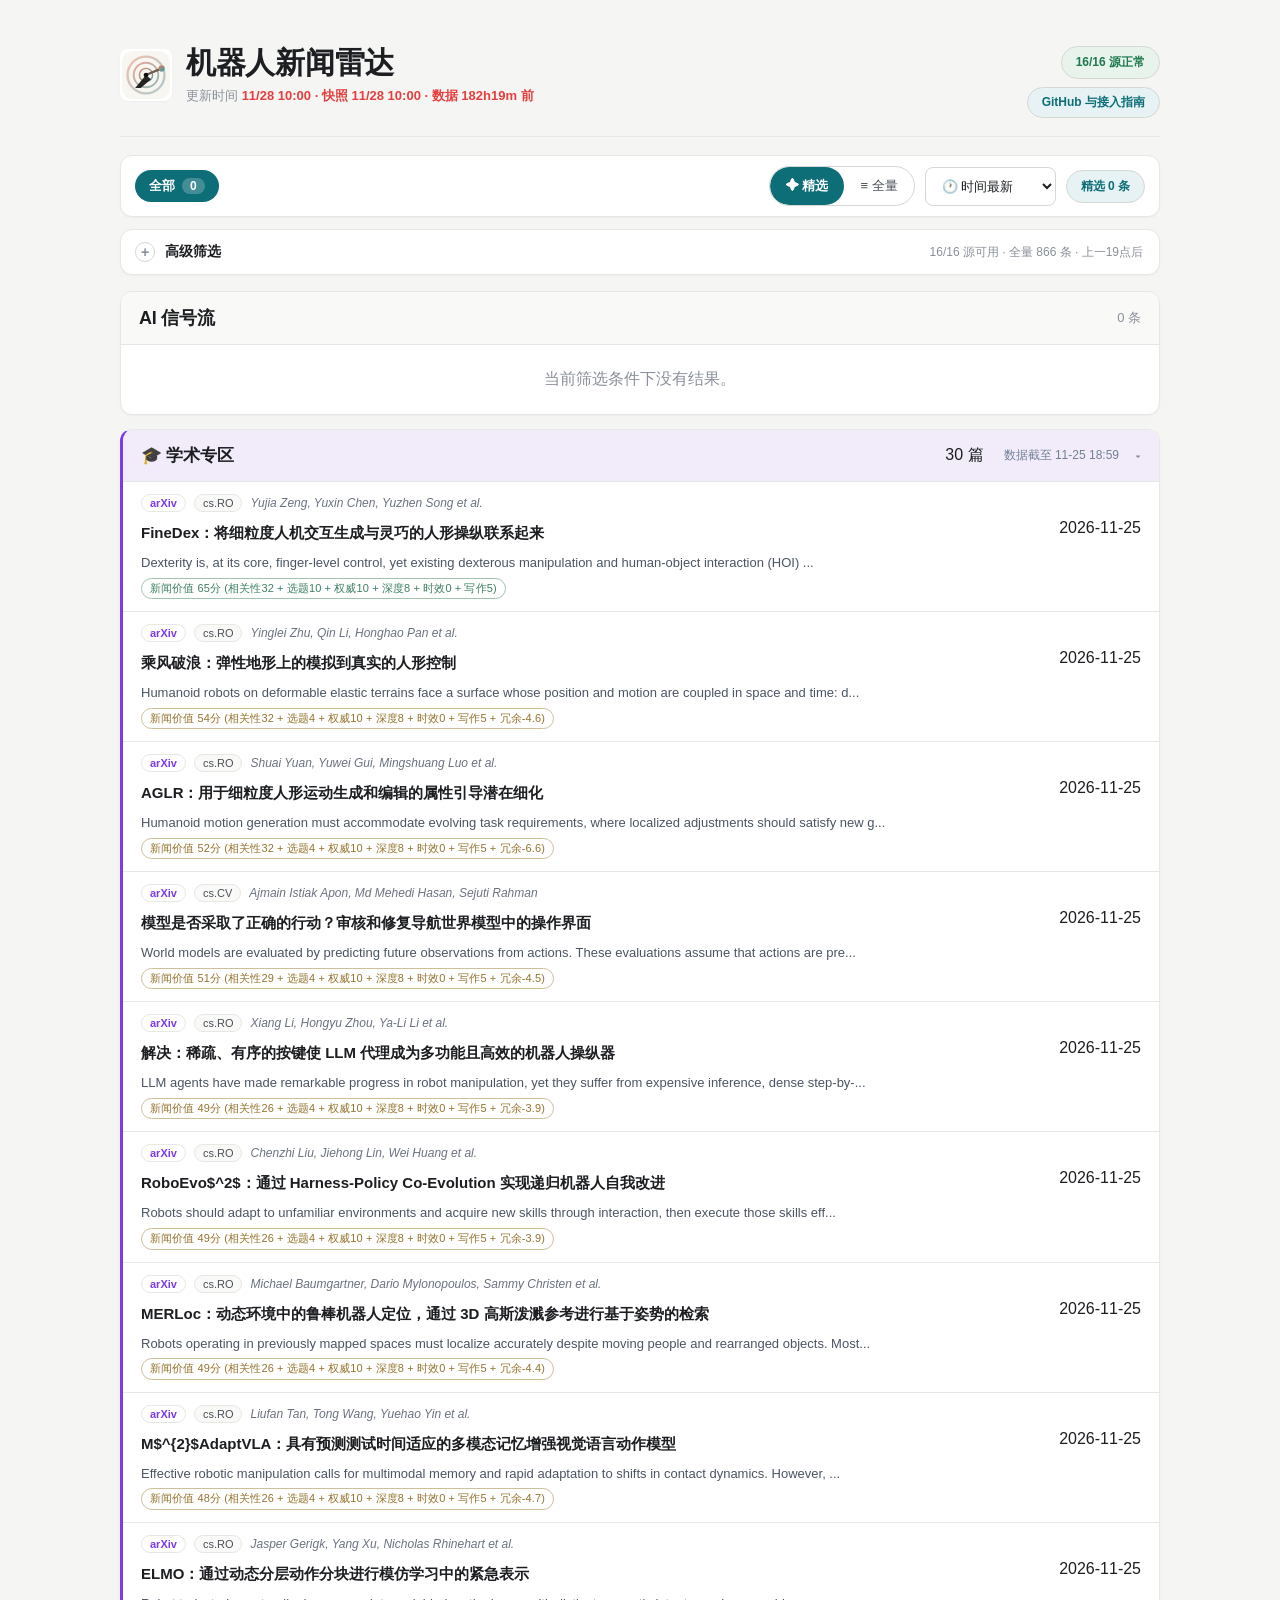
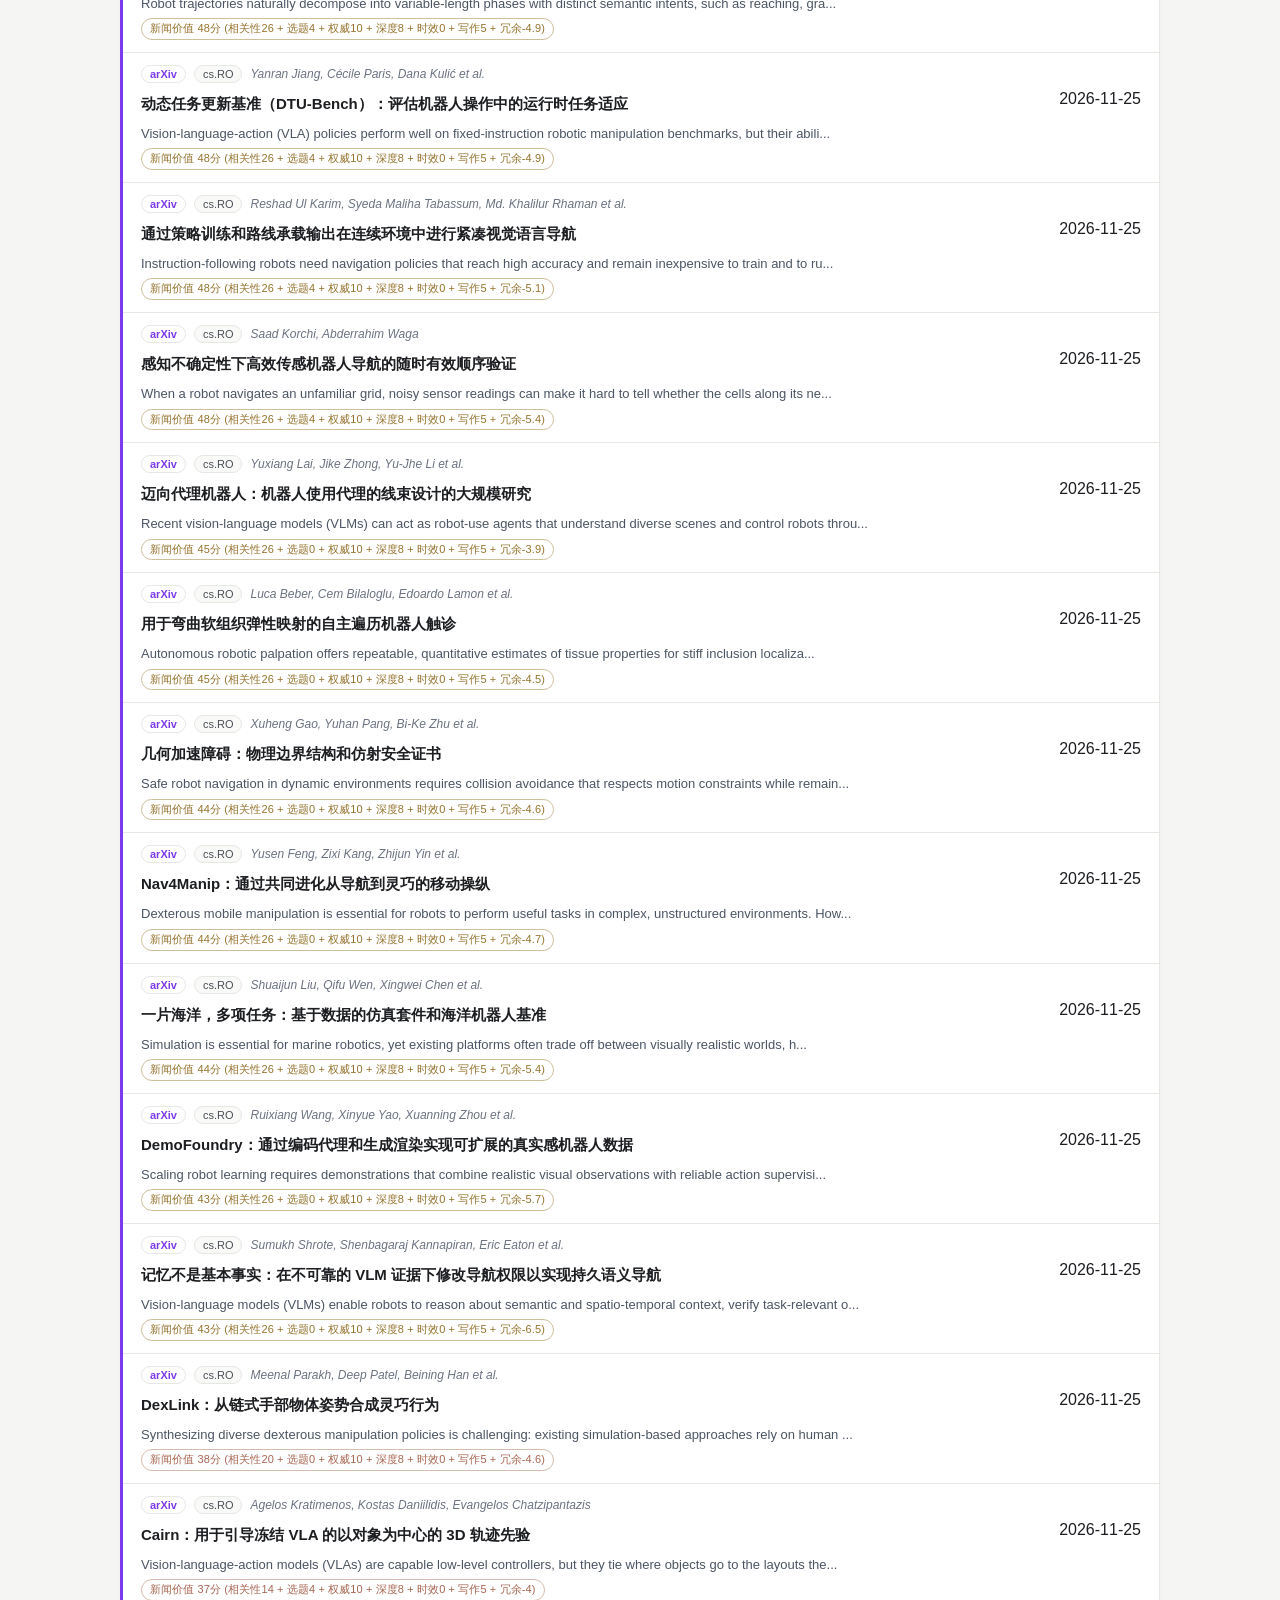
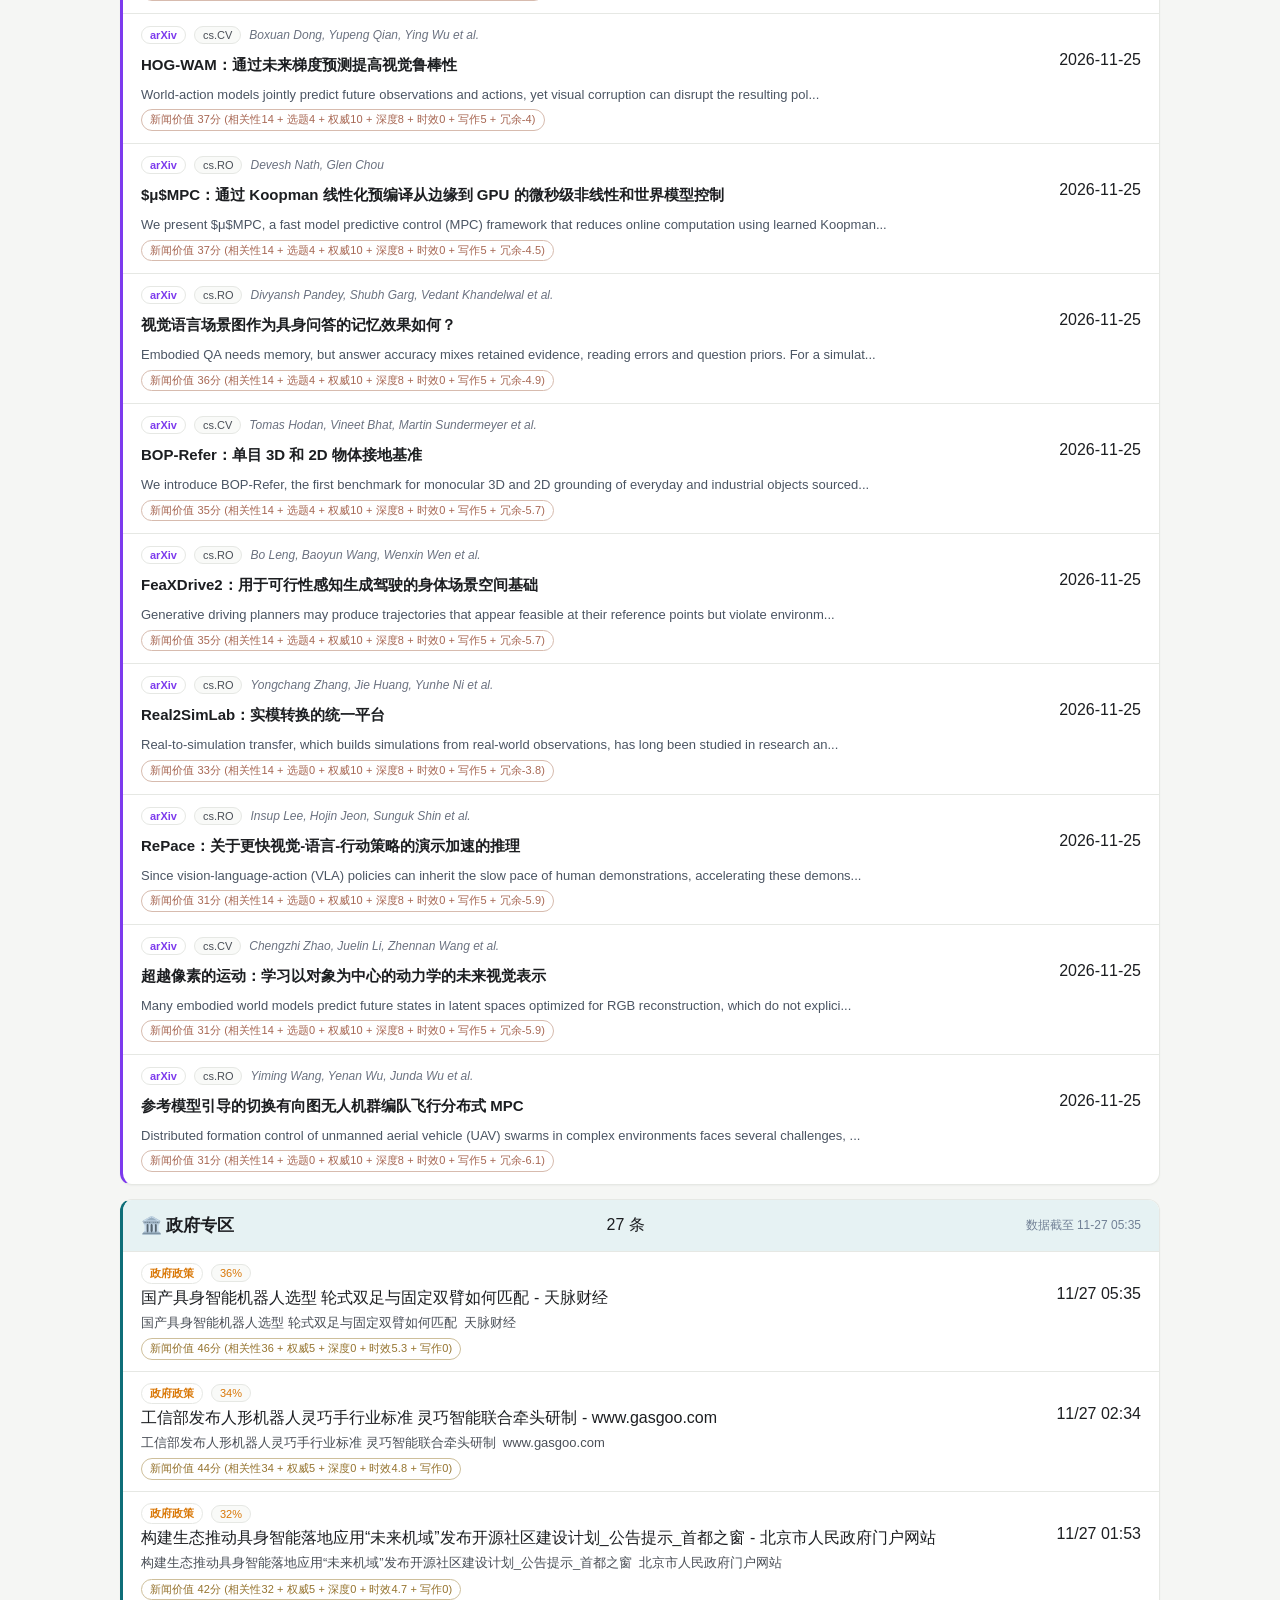
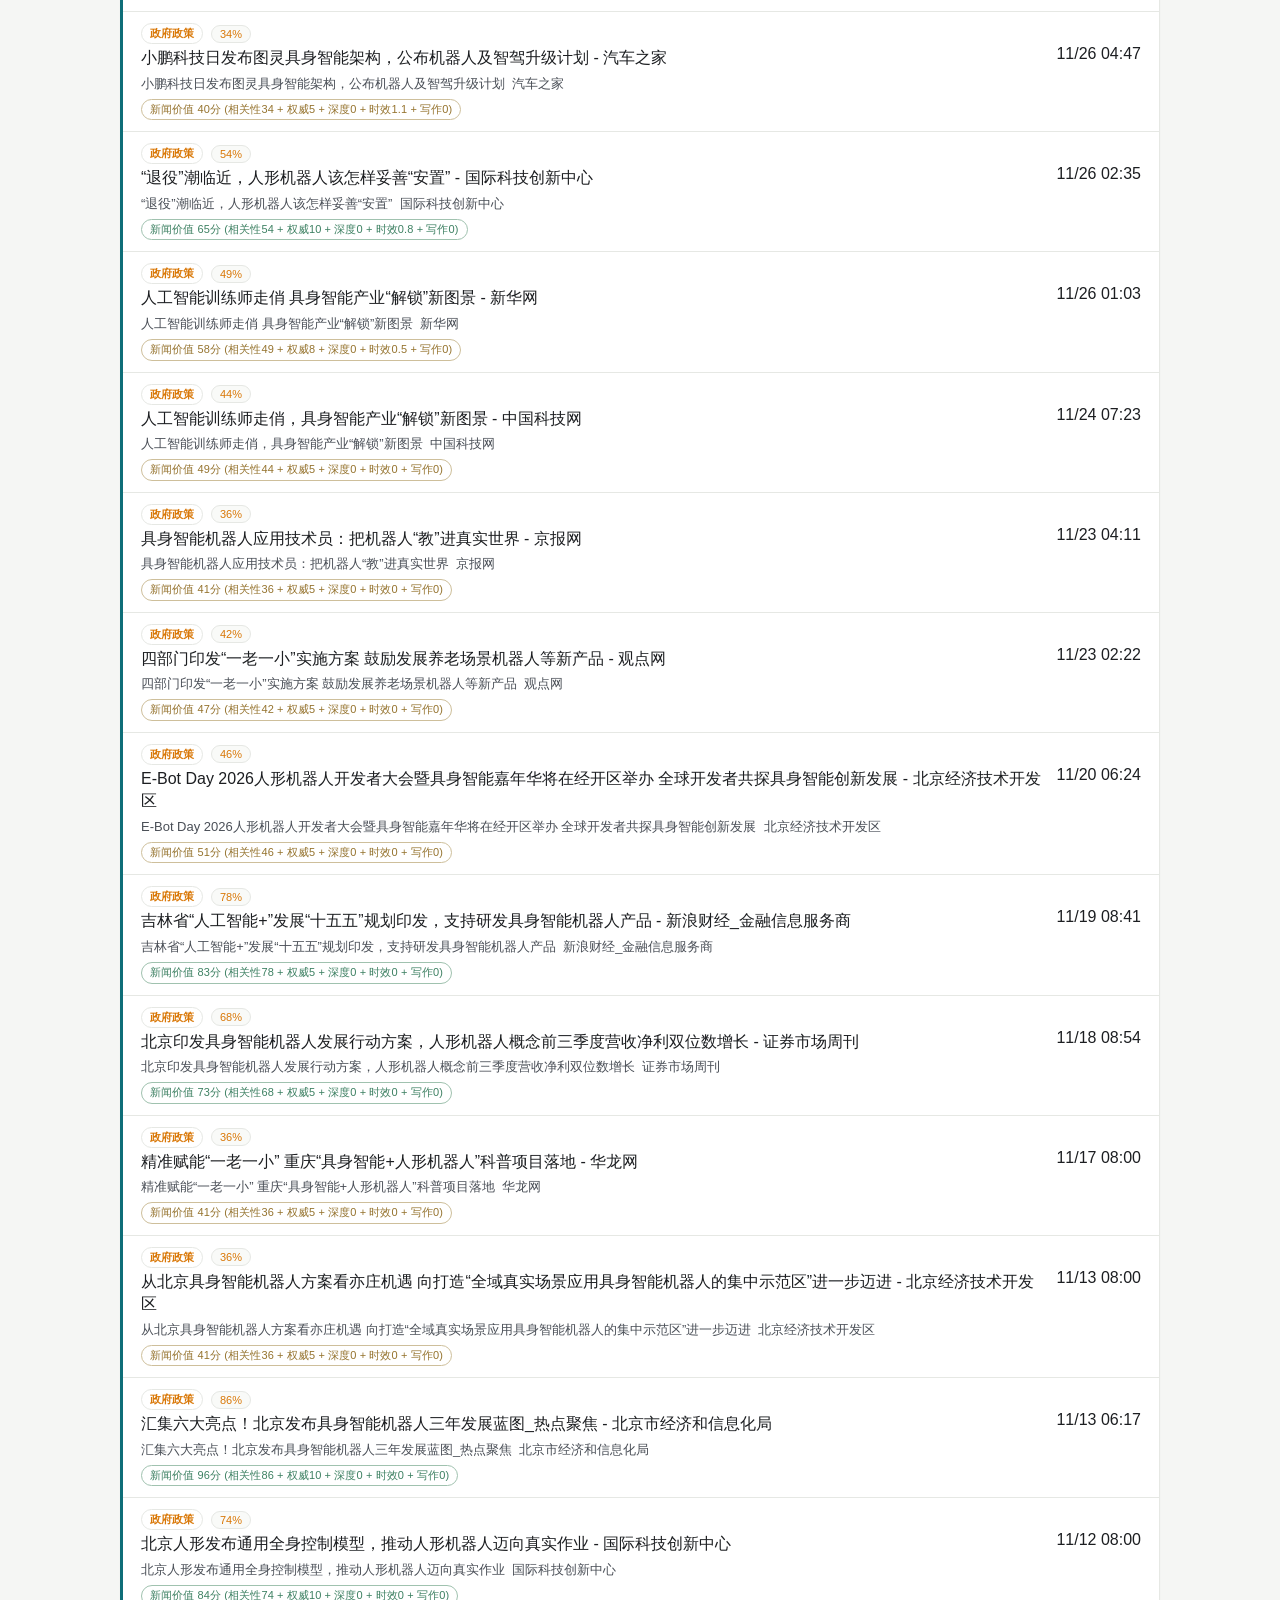
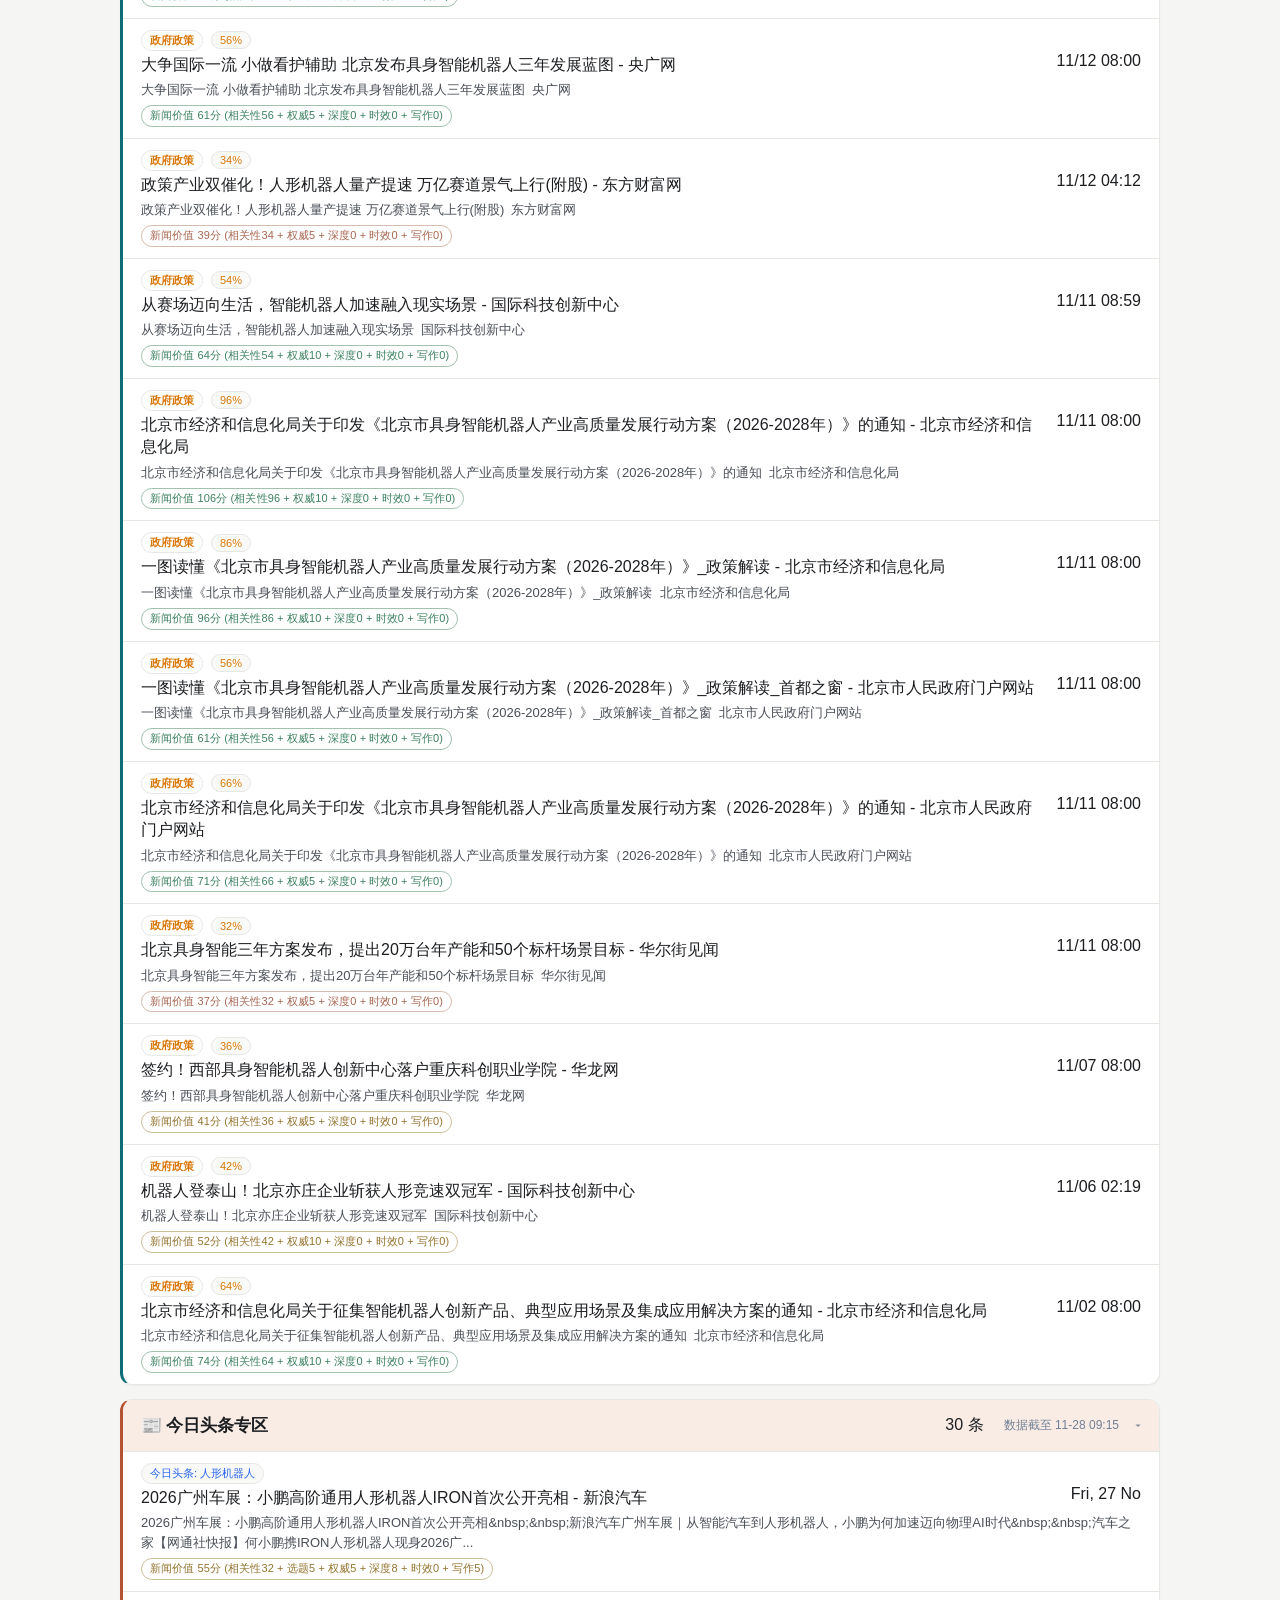
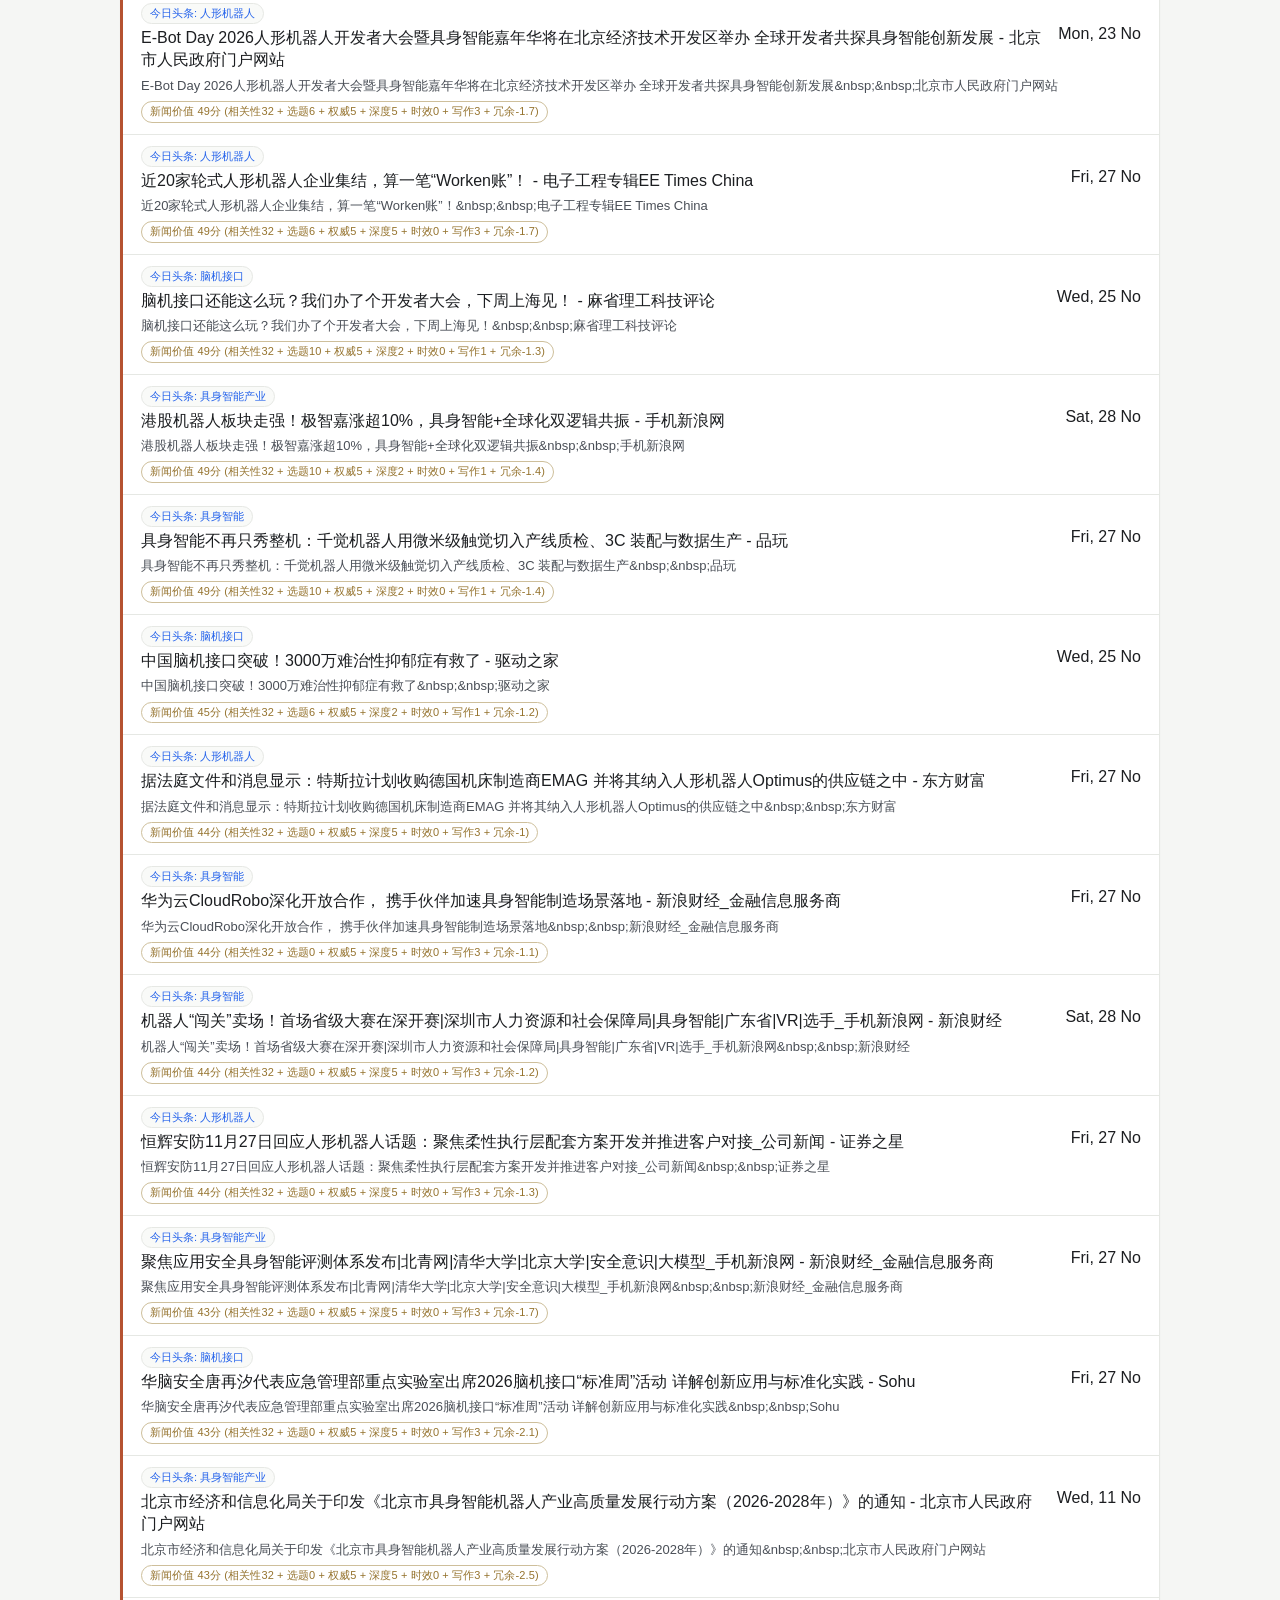
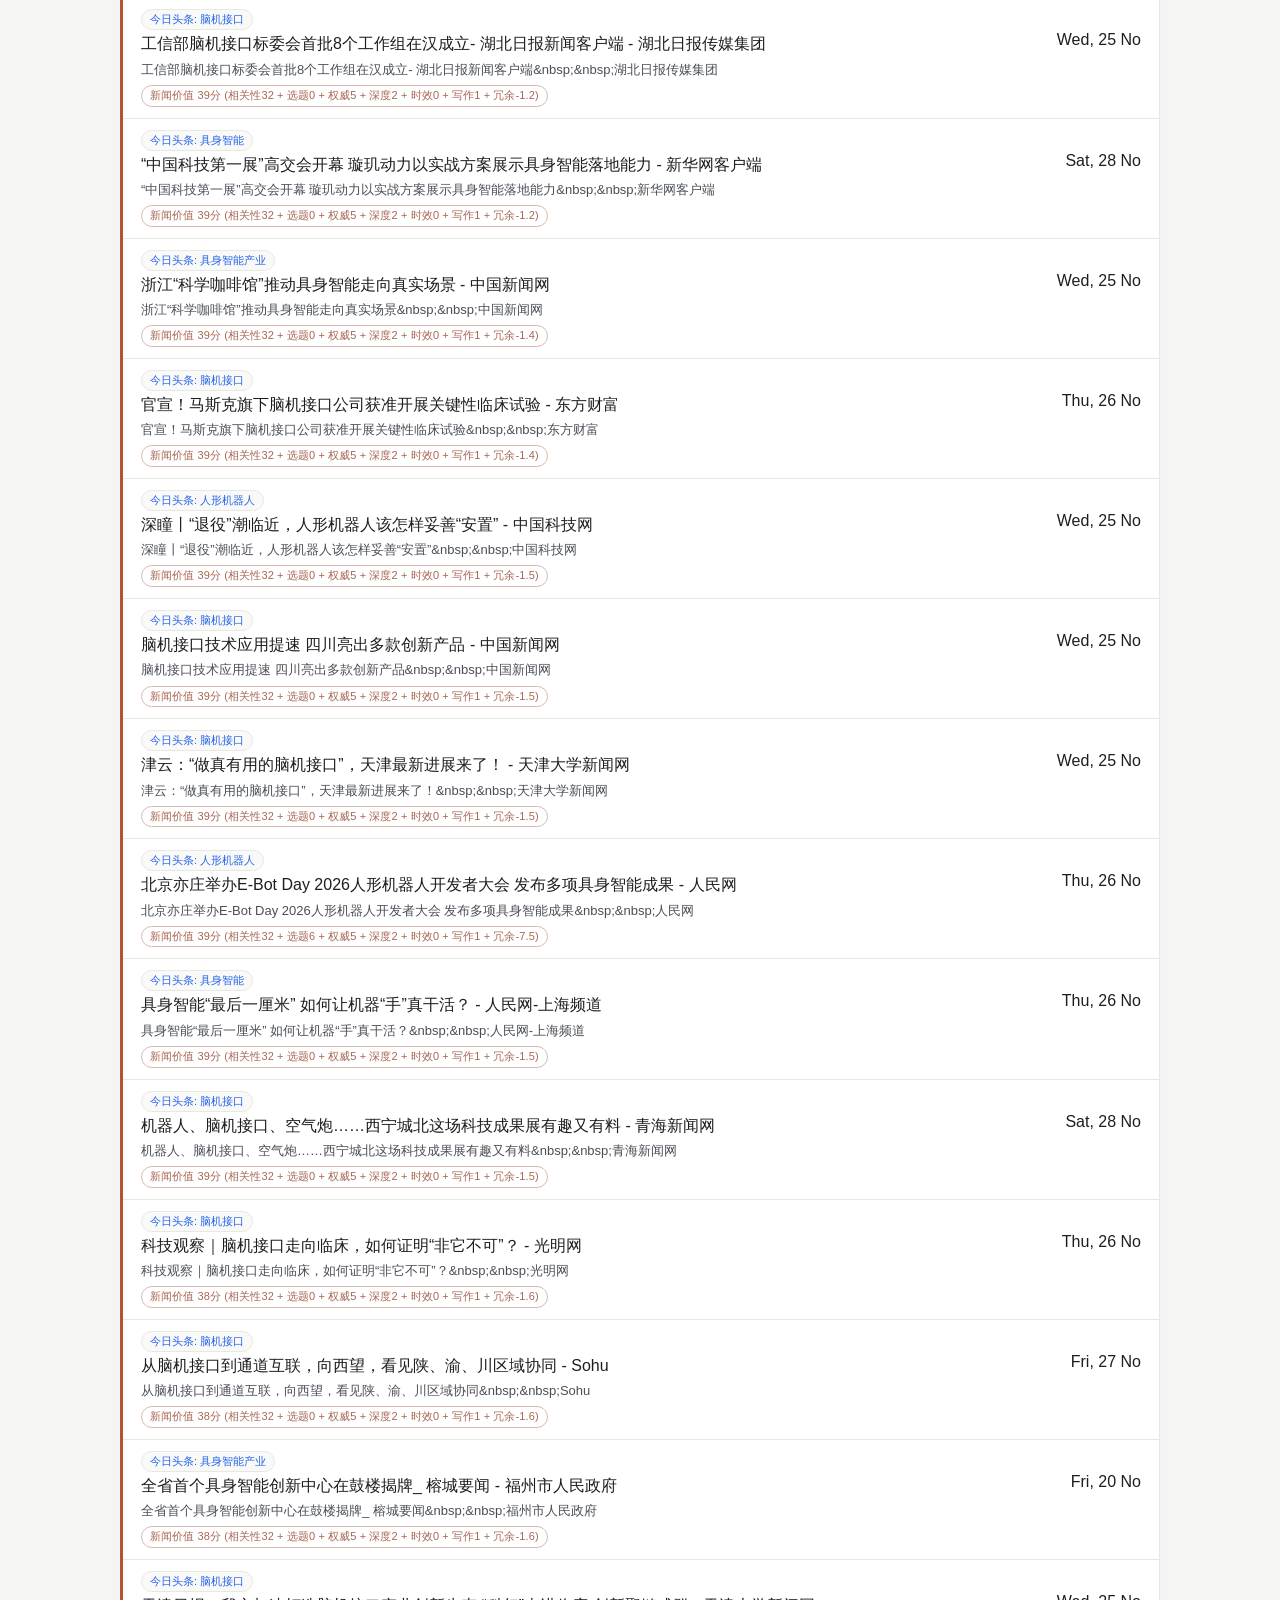
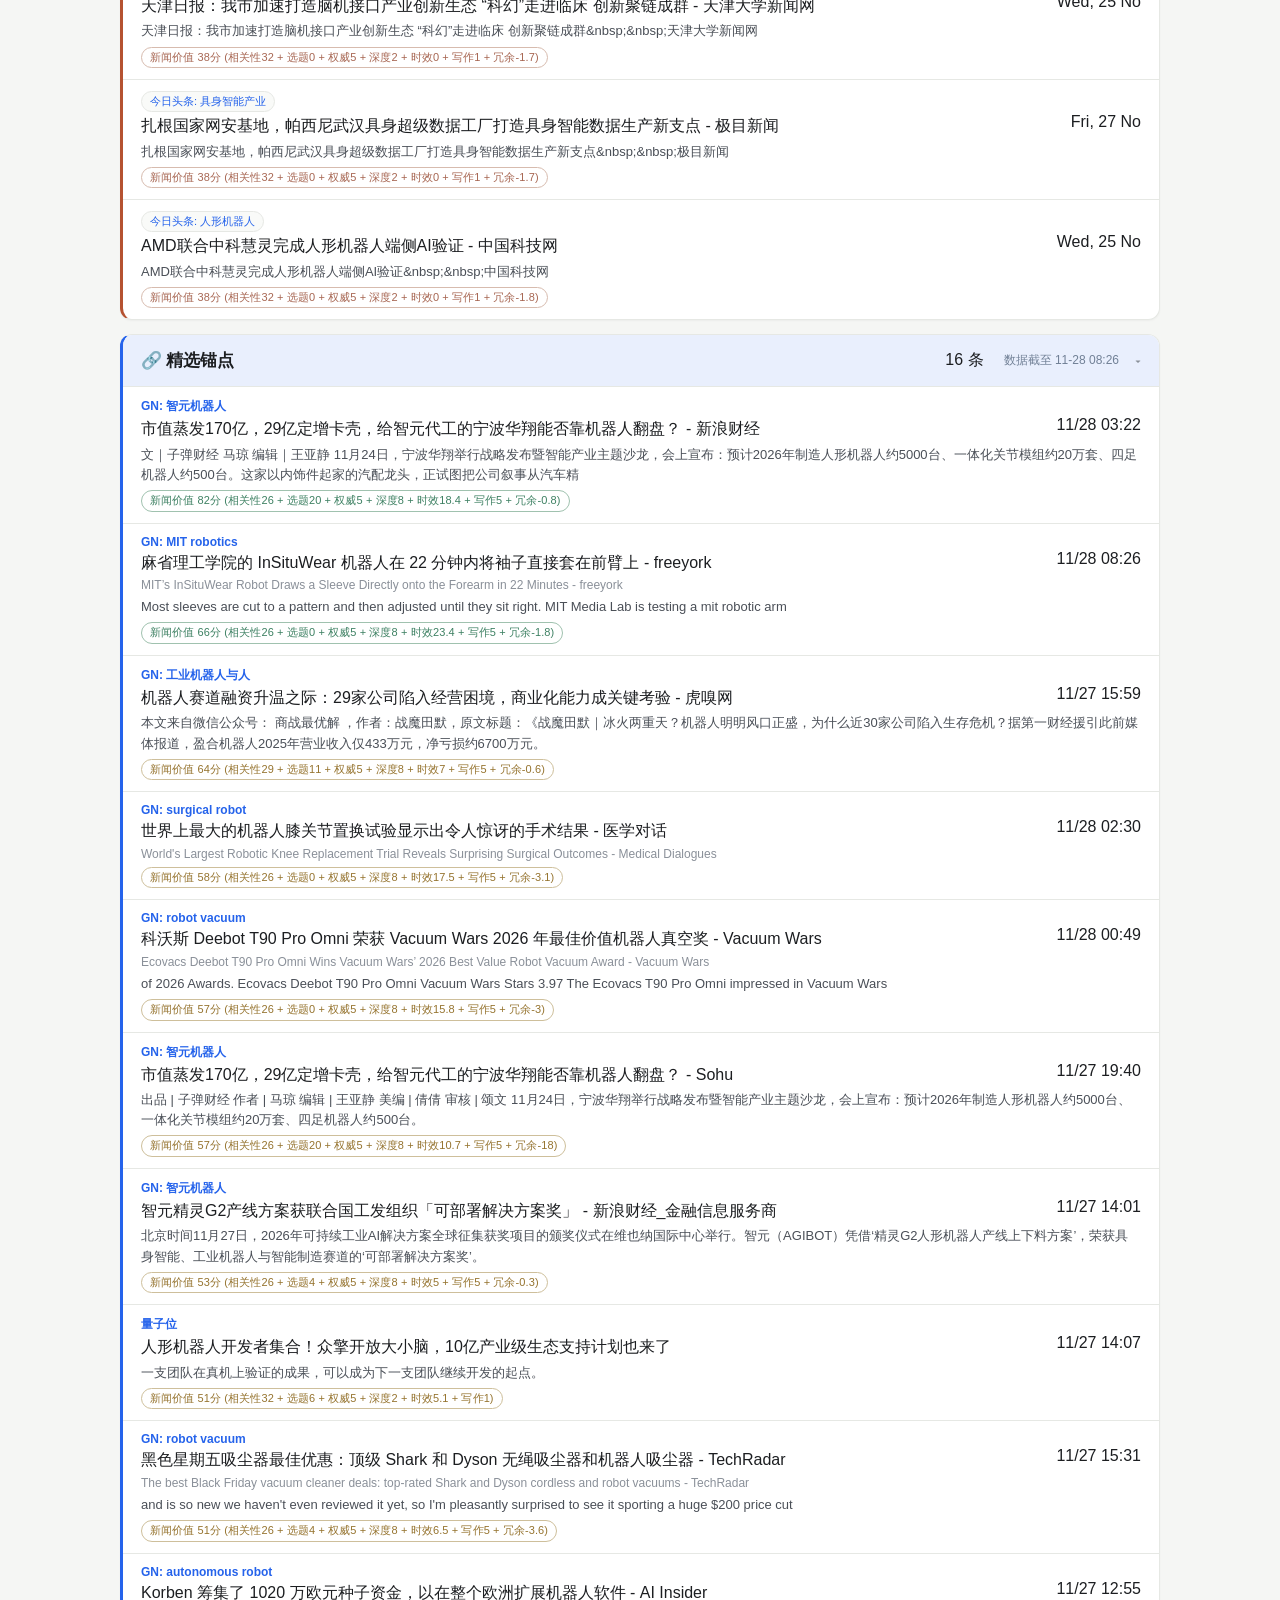
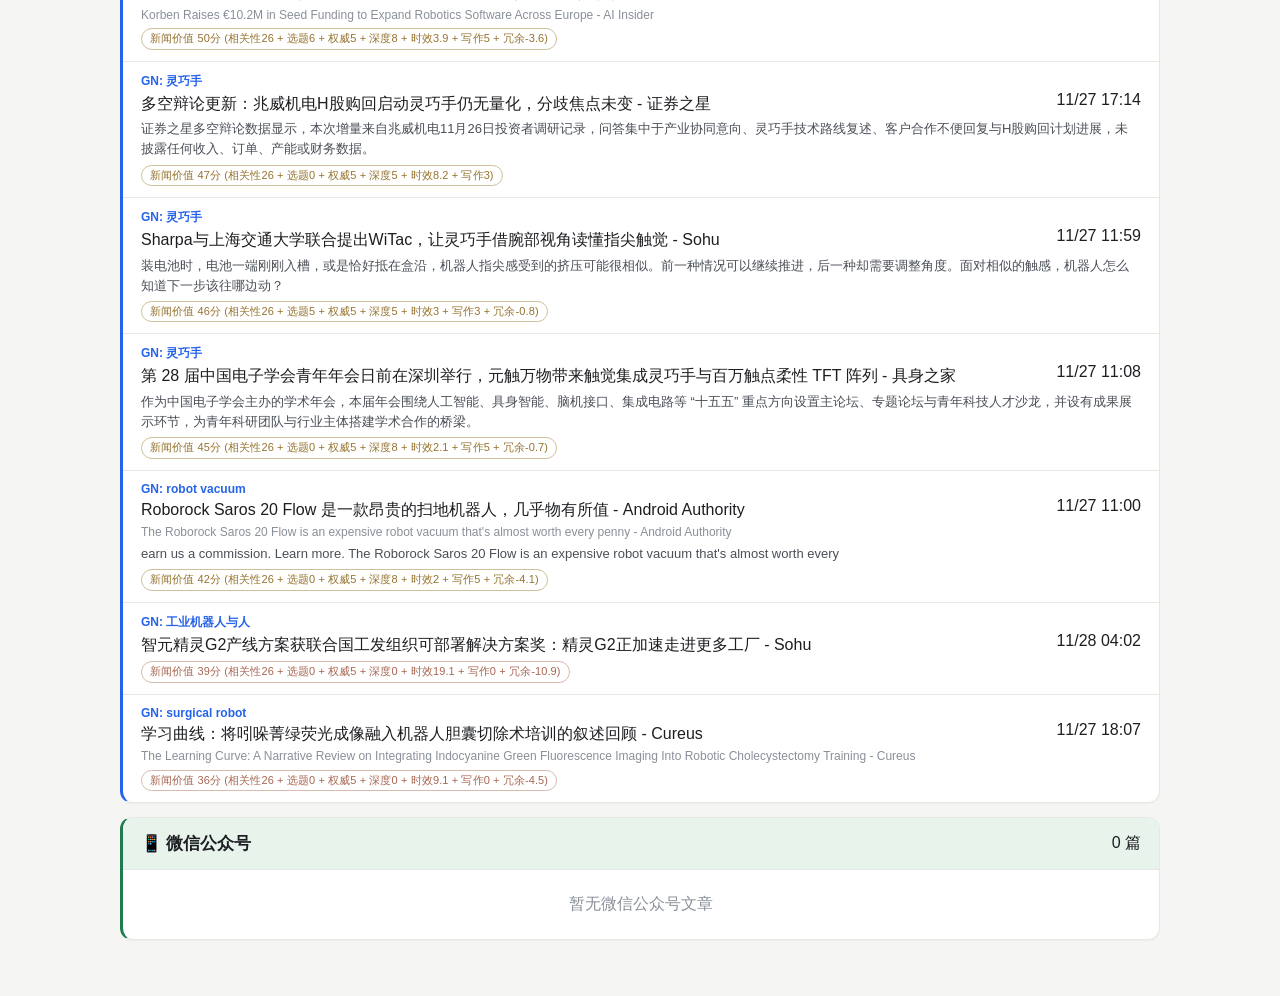
==== commit d6cf385c: "[radar-auto] data refresh 2026-11-28T10:00:31Z" ====
--- a/index.html
+++ b/index.html
@@ -162,6 +162,6 @@
       </article>
     </template>
 
-    <script src="./assets/app.js?v=20261128094742" defer></script>
+    <script src="./assets/app.js?v=20261128100031" defer></script>
   </body>
 </html>
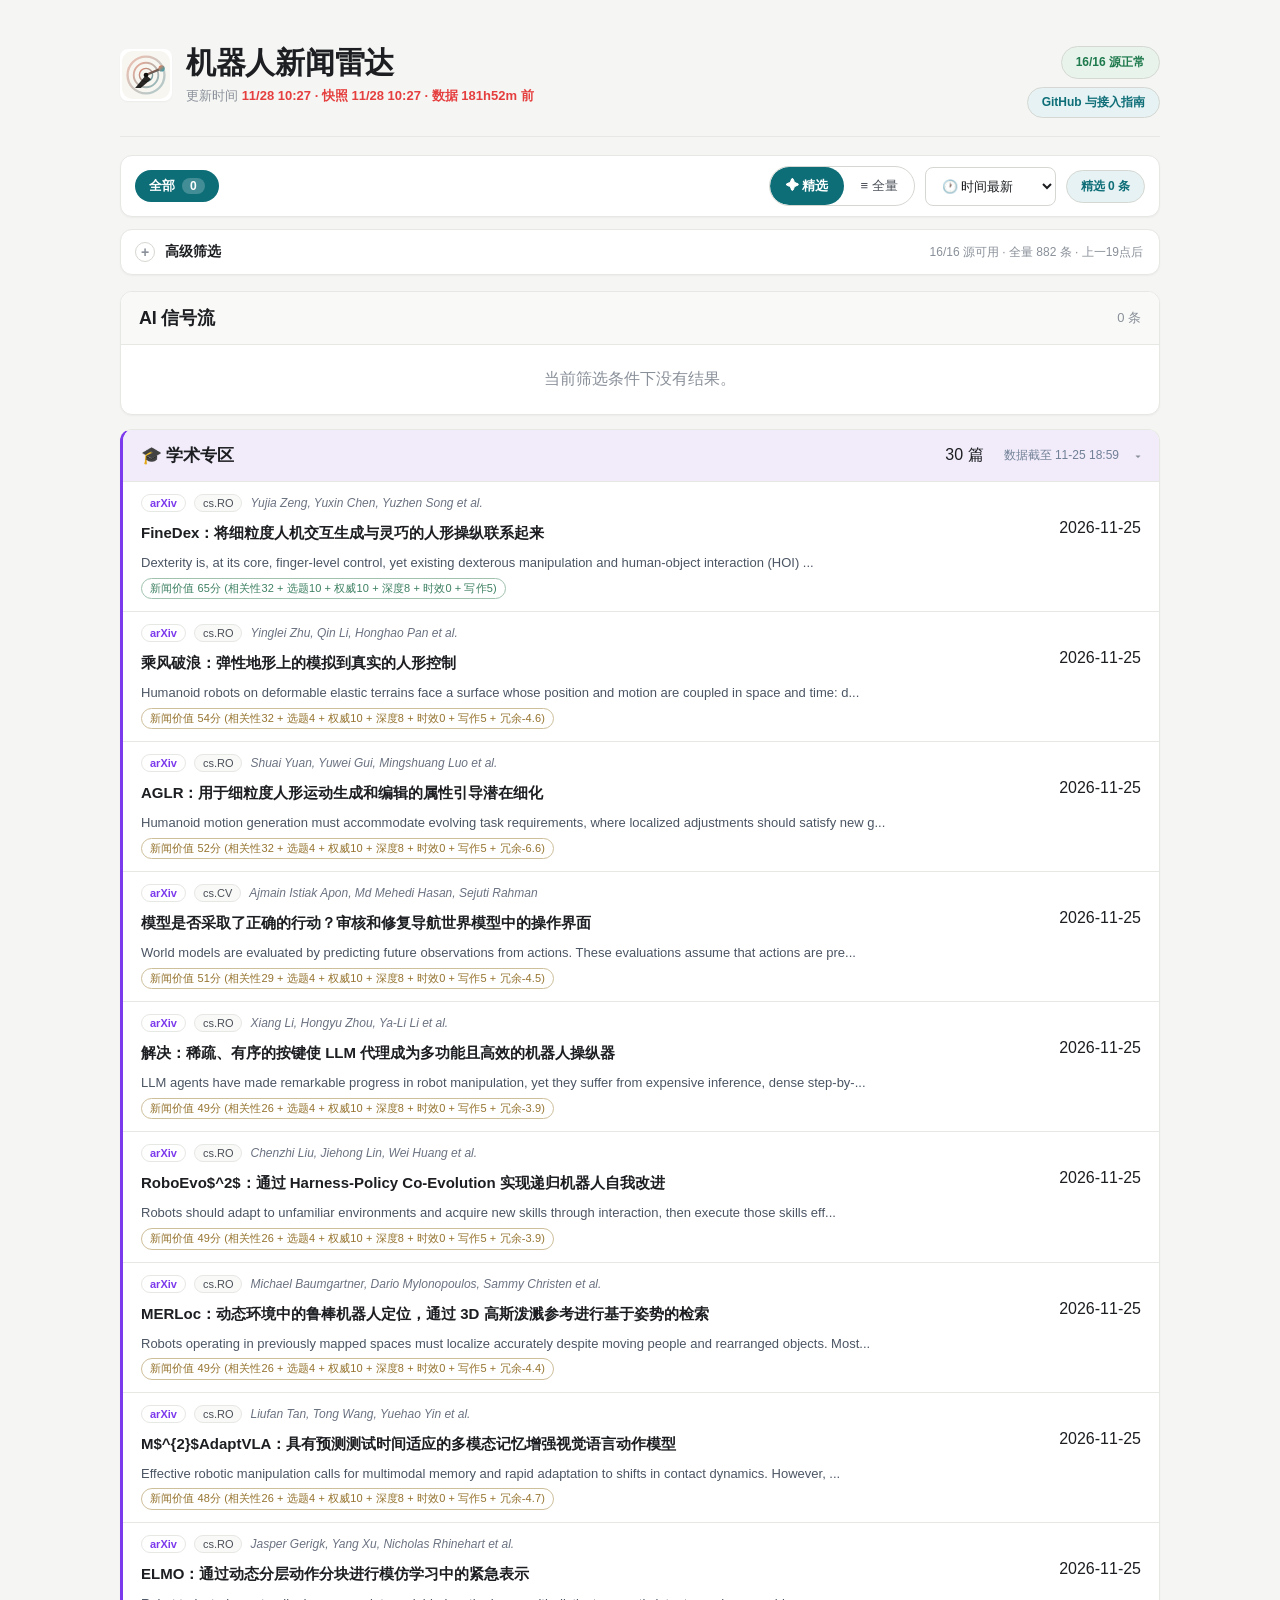
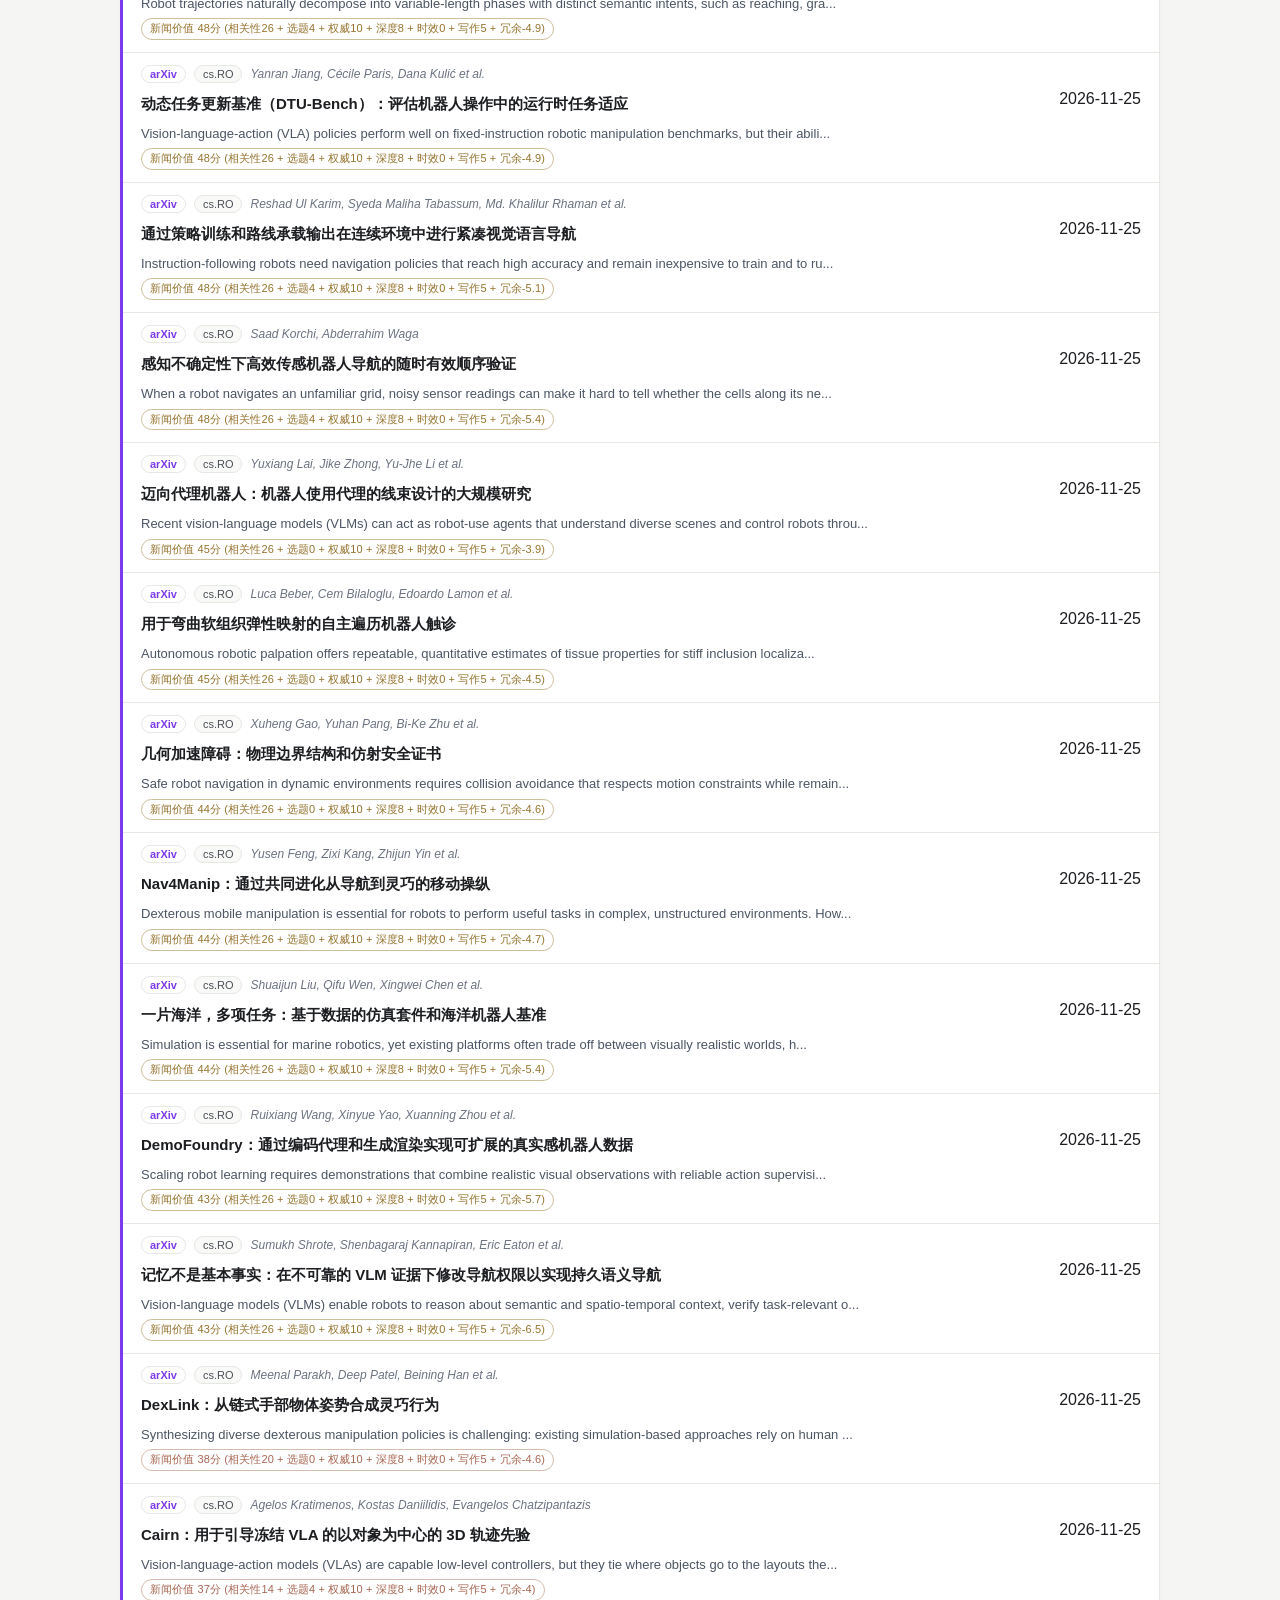
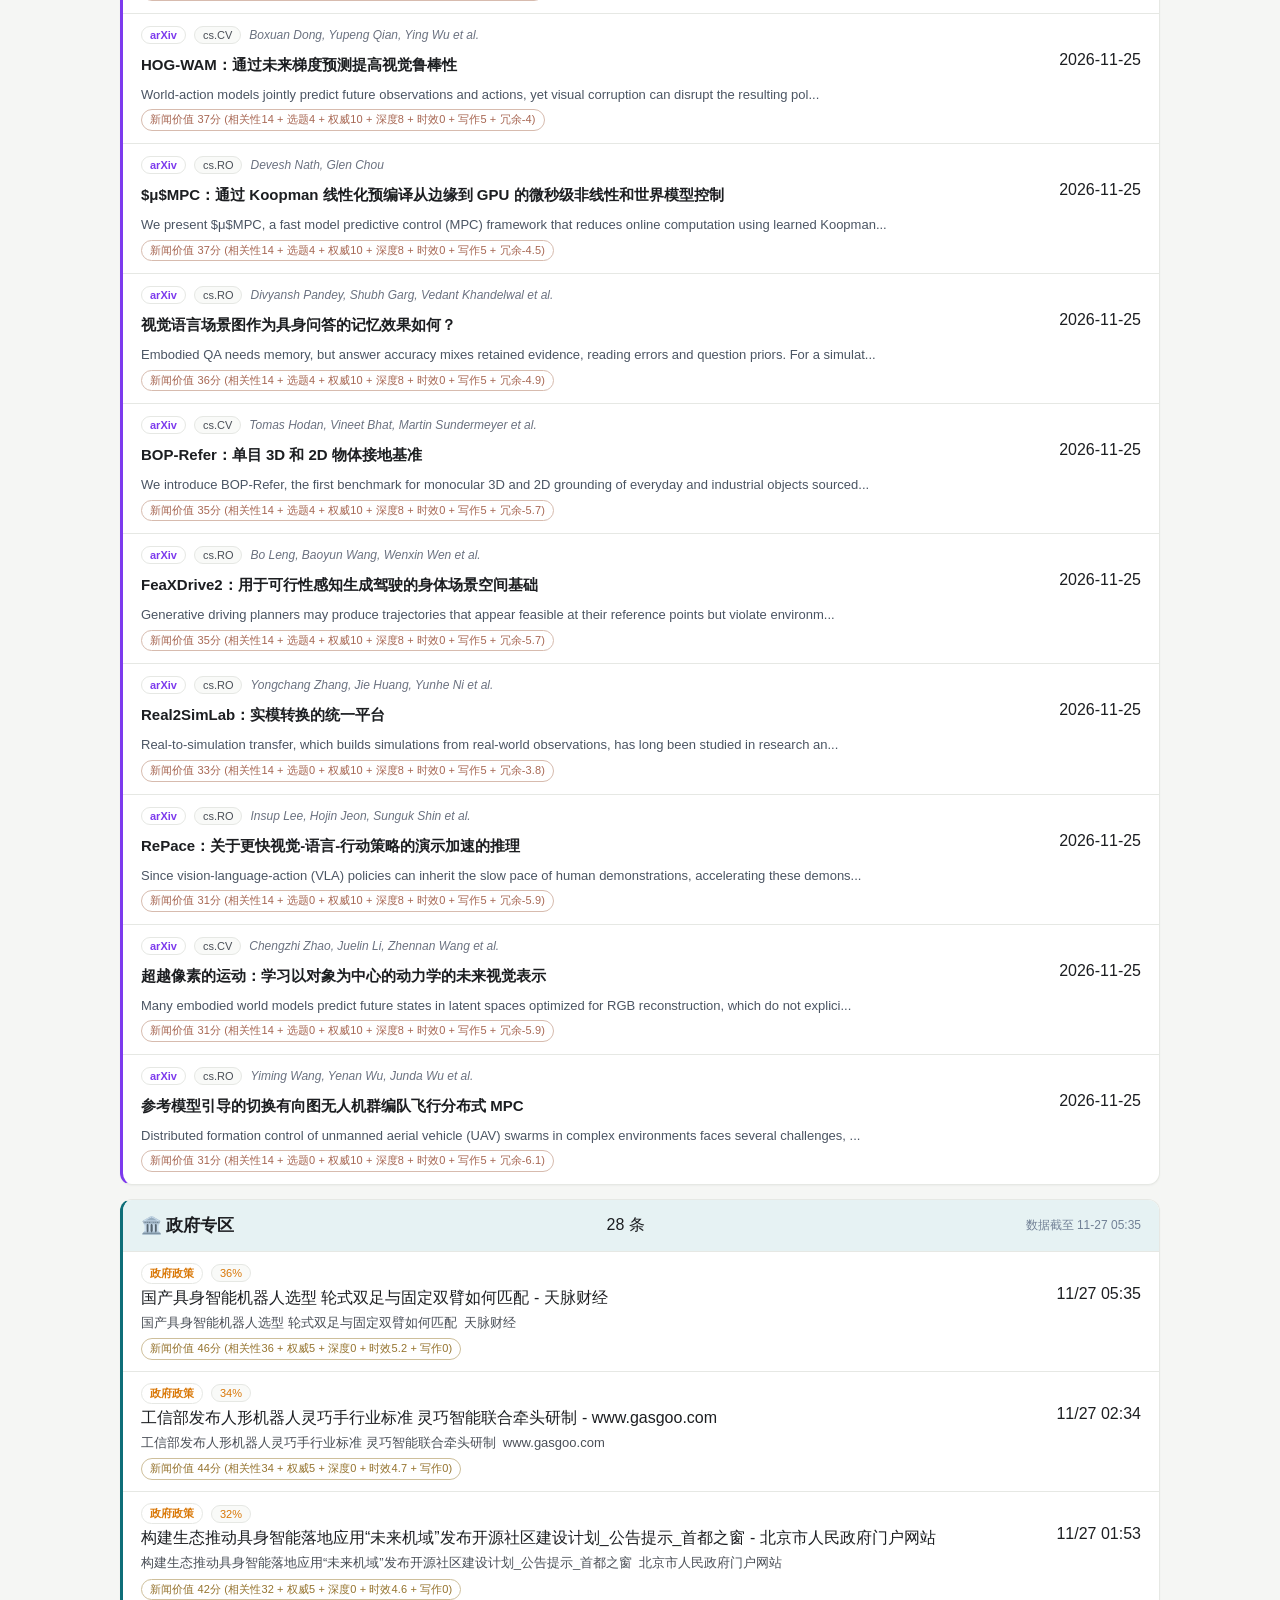
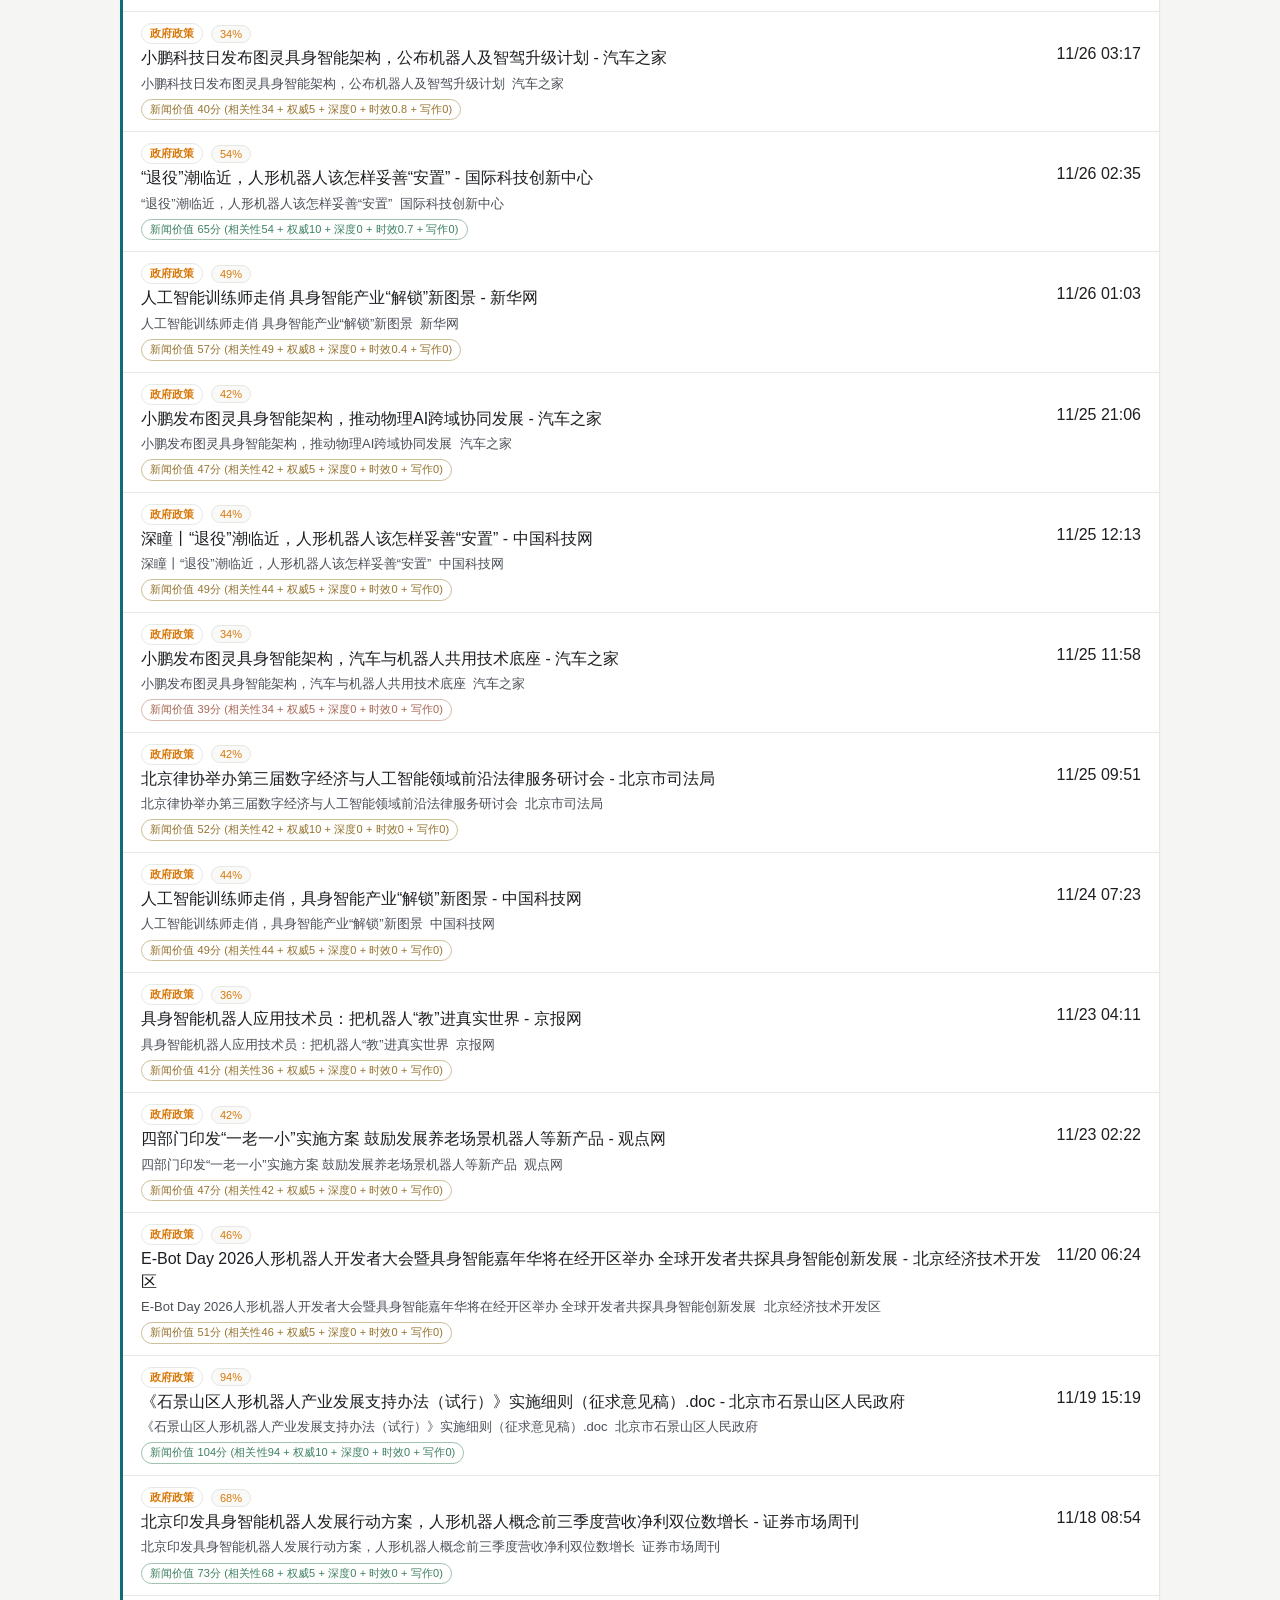
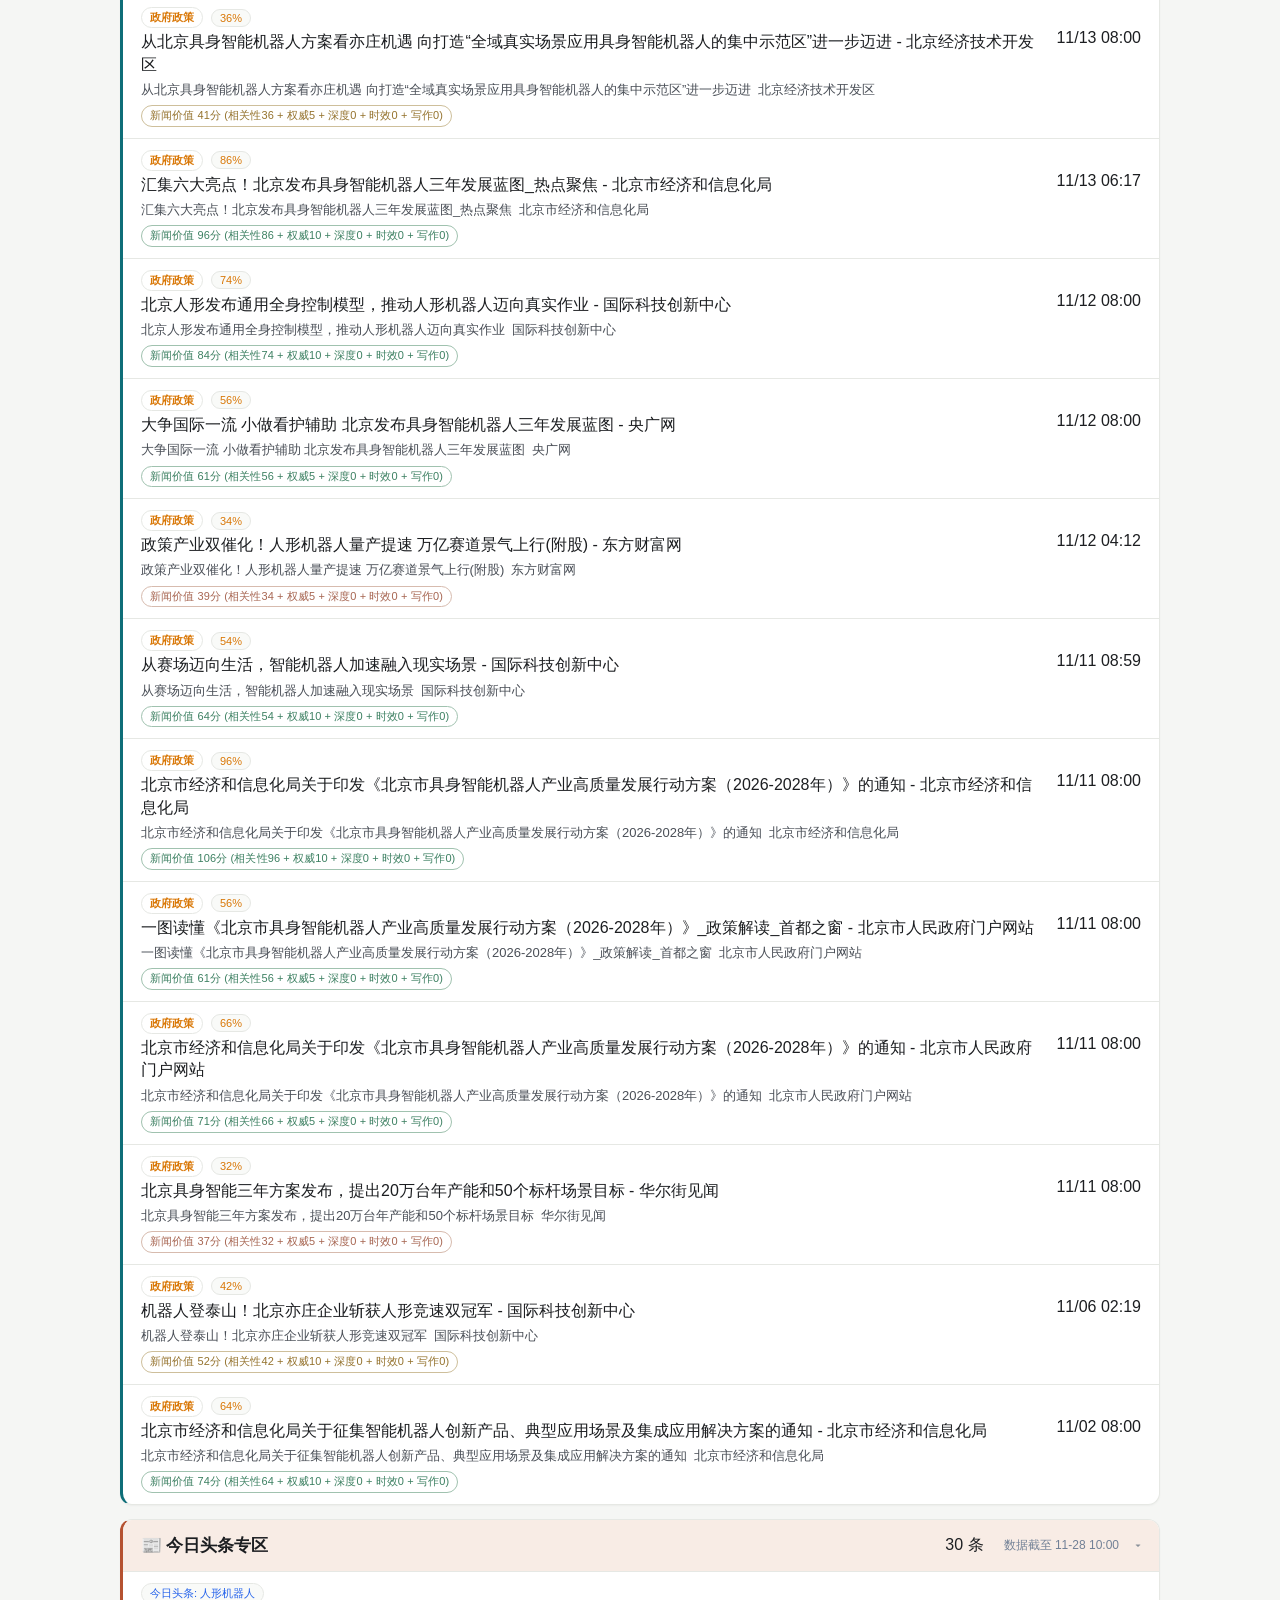
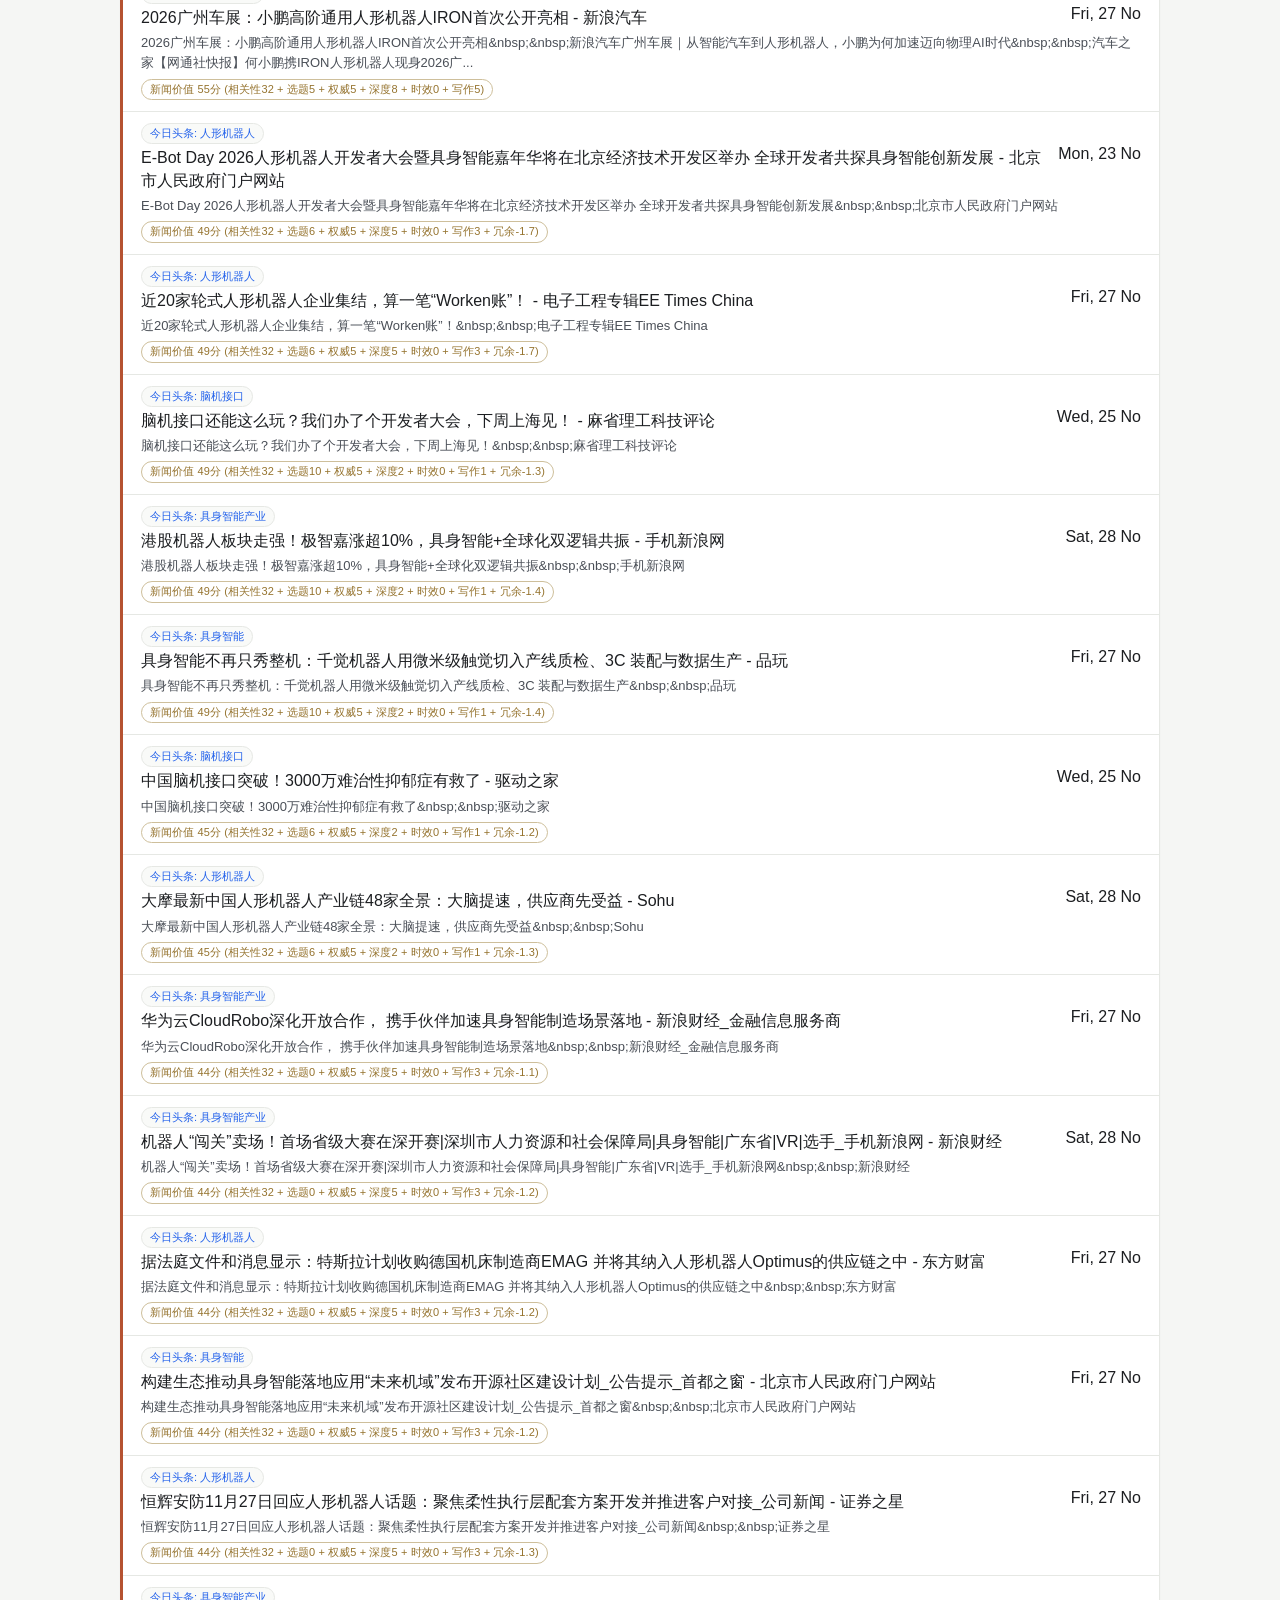
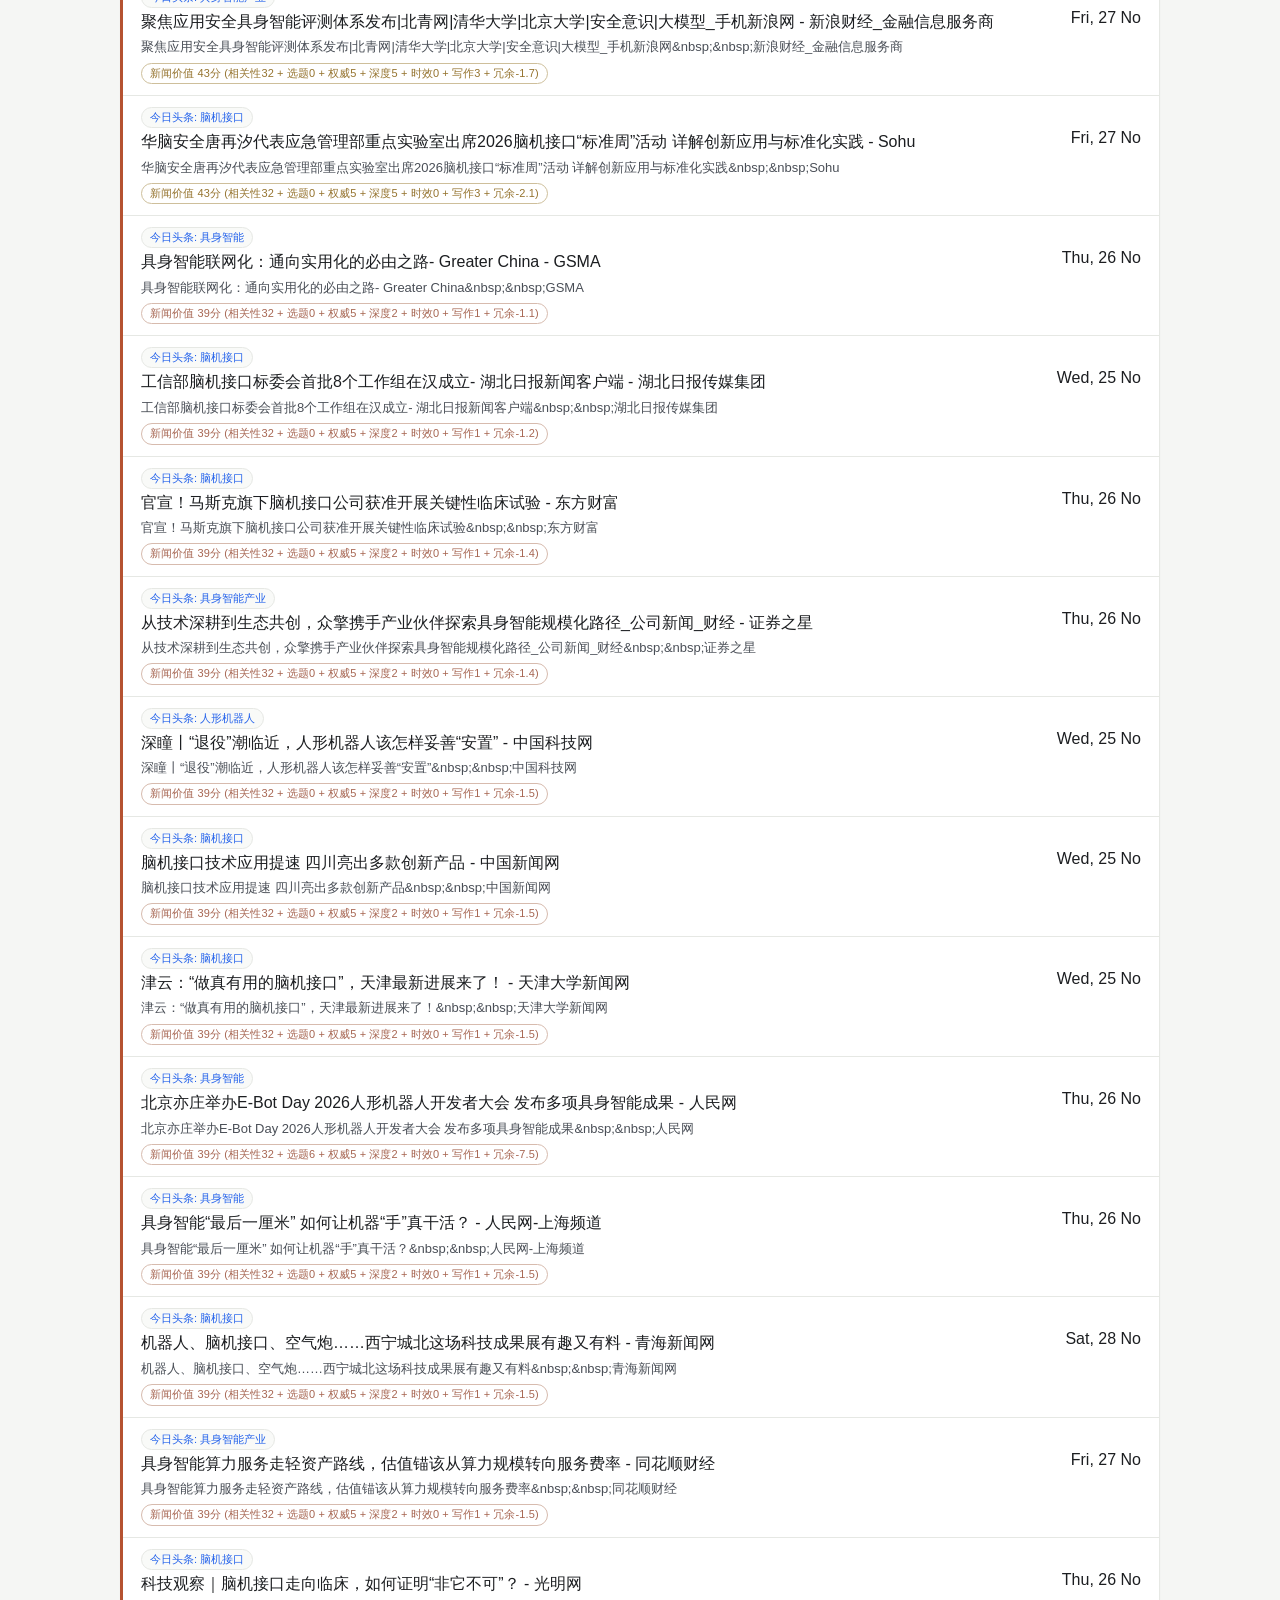
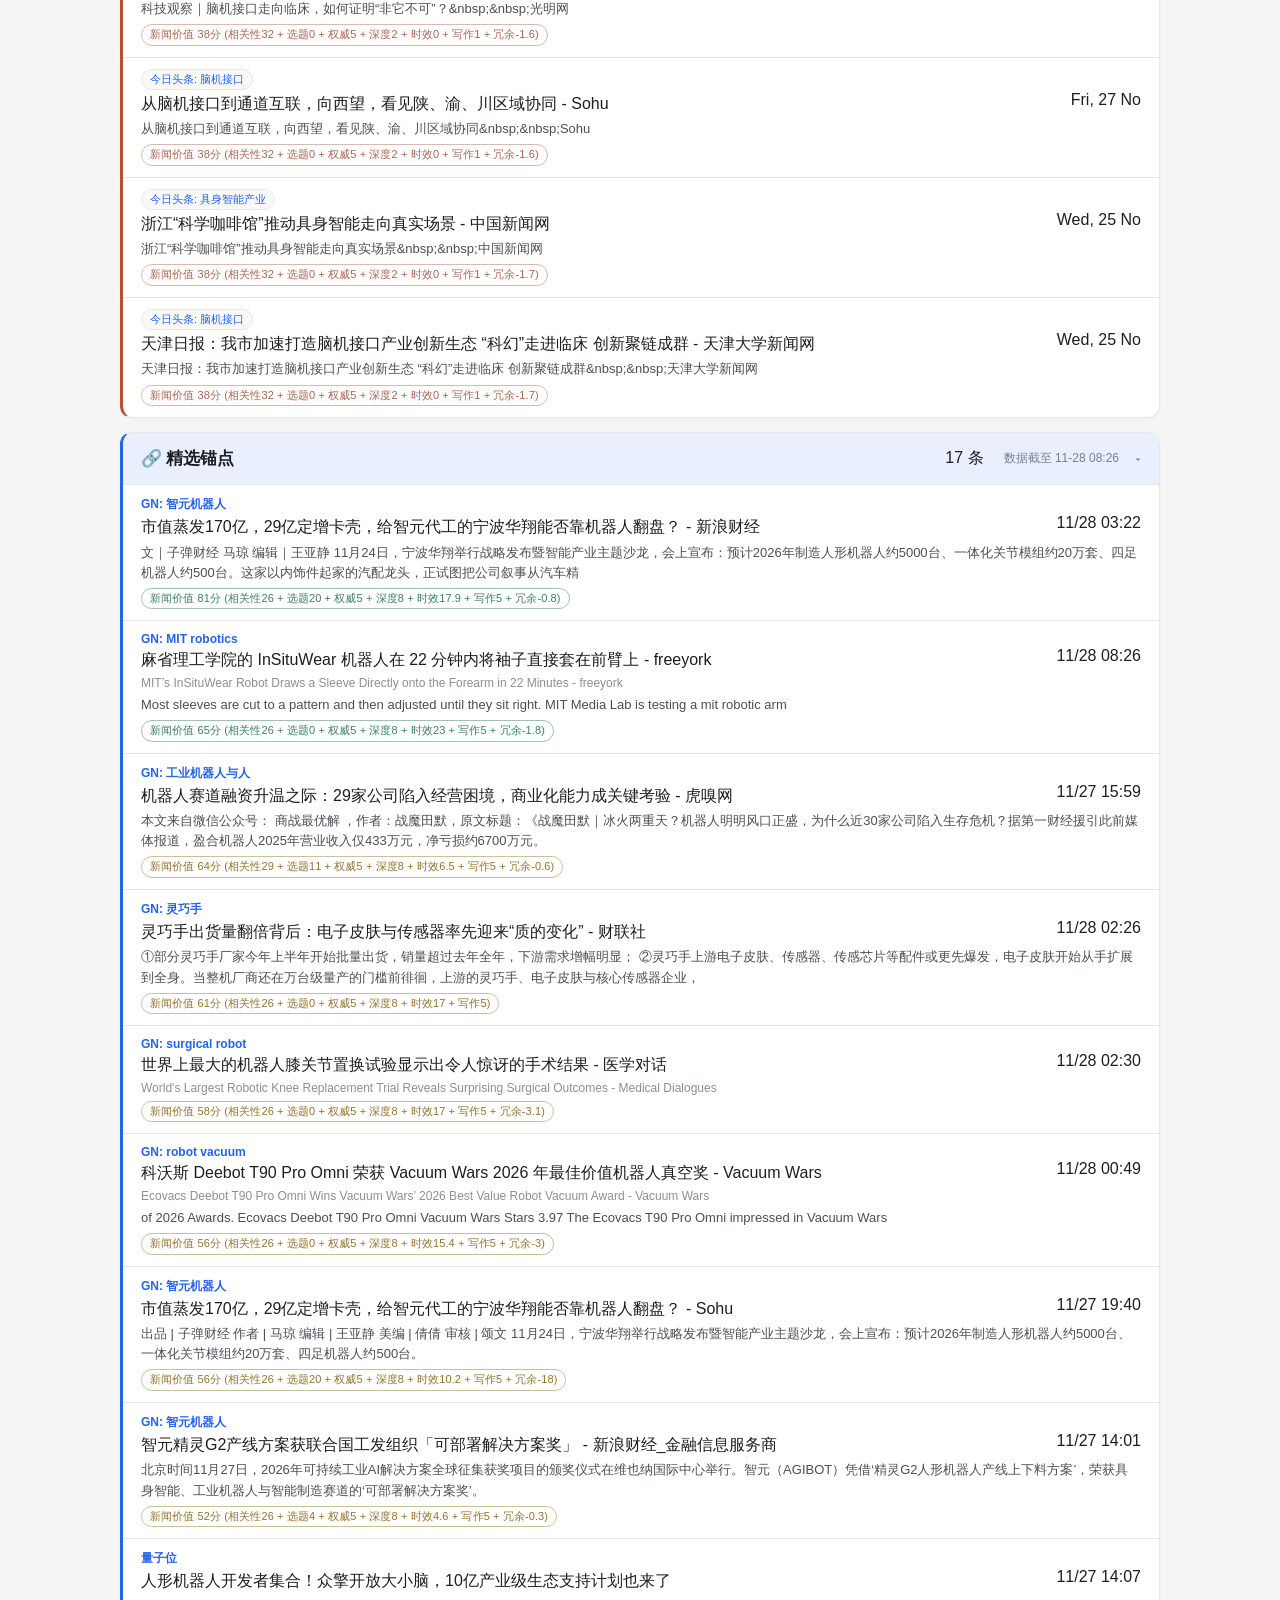
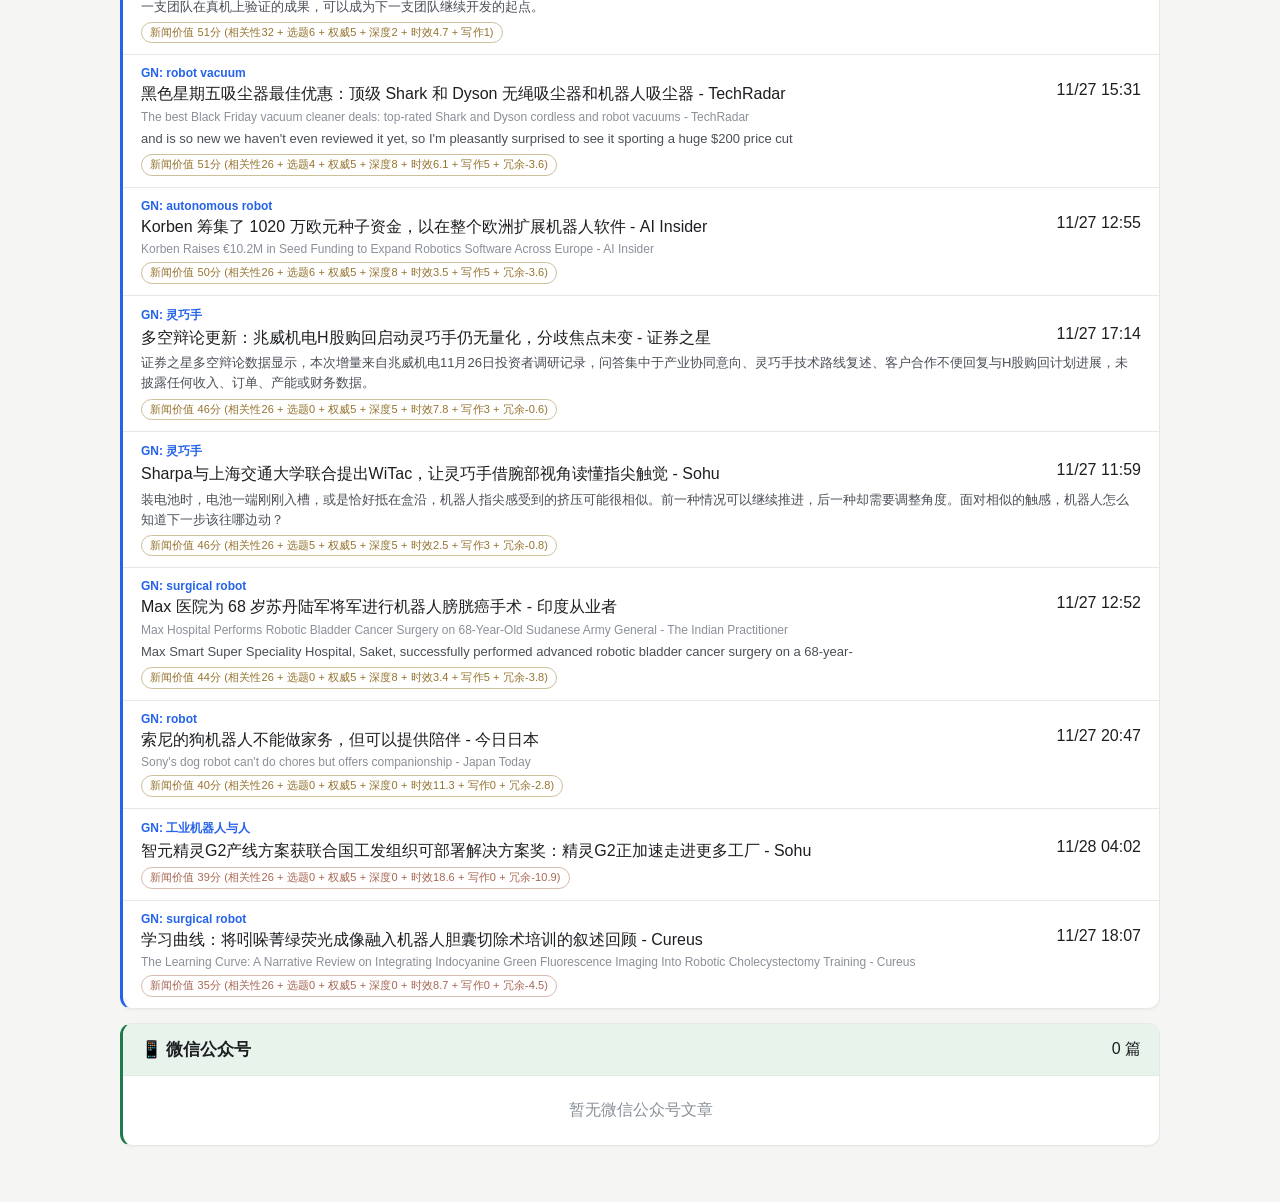
==== commit 3952e5ee: "[radar-auto] data refresh 2026-11-28T10:27:58Z" ====
--- a/index.html
+++ b/index.html
@@ -162,6 +162,6 @@
       </article>
     </template>
 
-    <script src="./assets/app.js?v=20261128100031" defer></script>
+    <script src="./assets/app.js?v=20261128102758" defer></script>
   </body>
 </html>
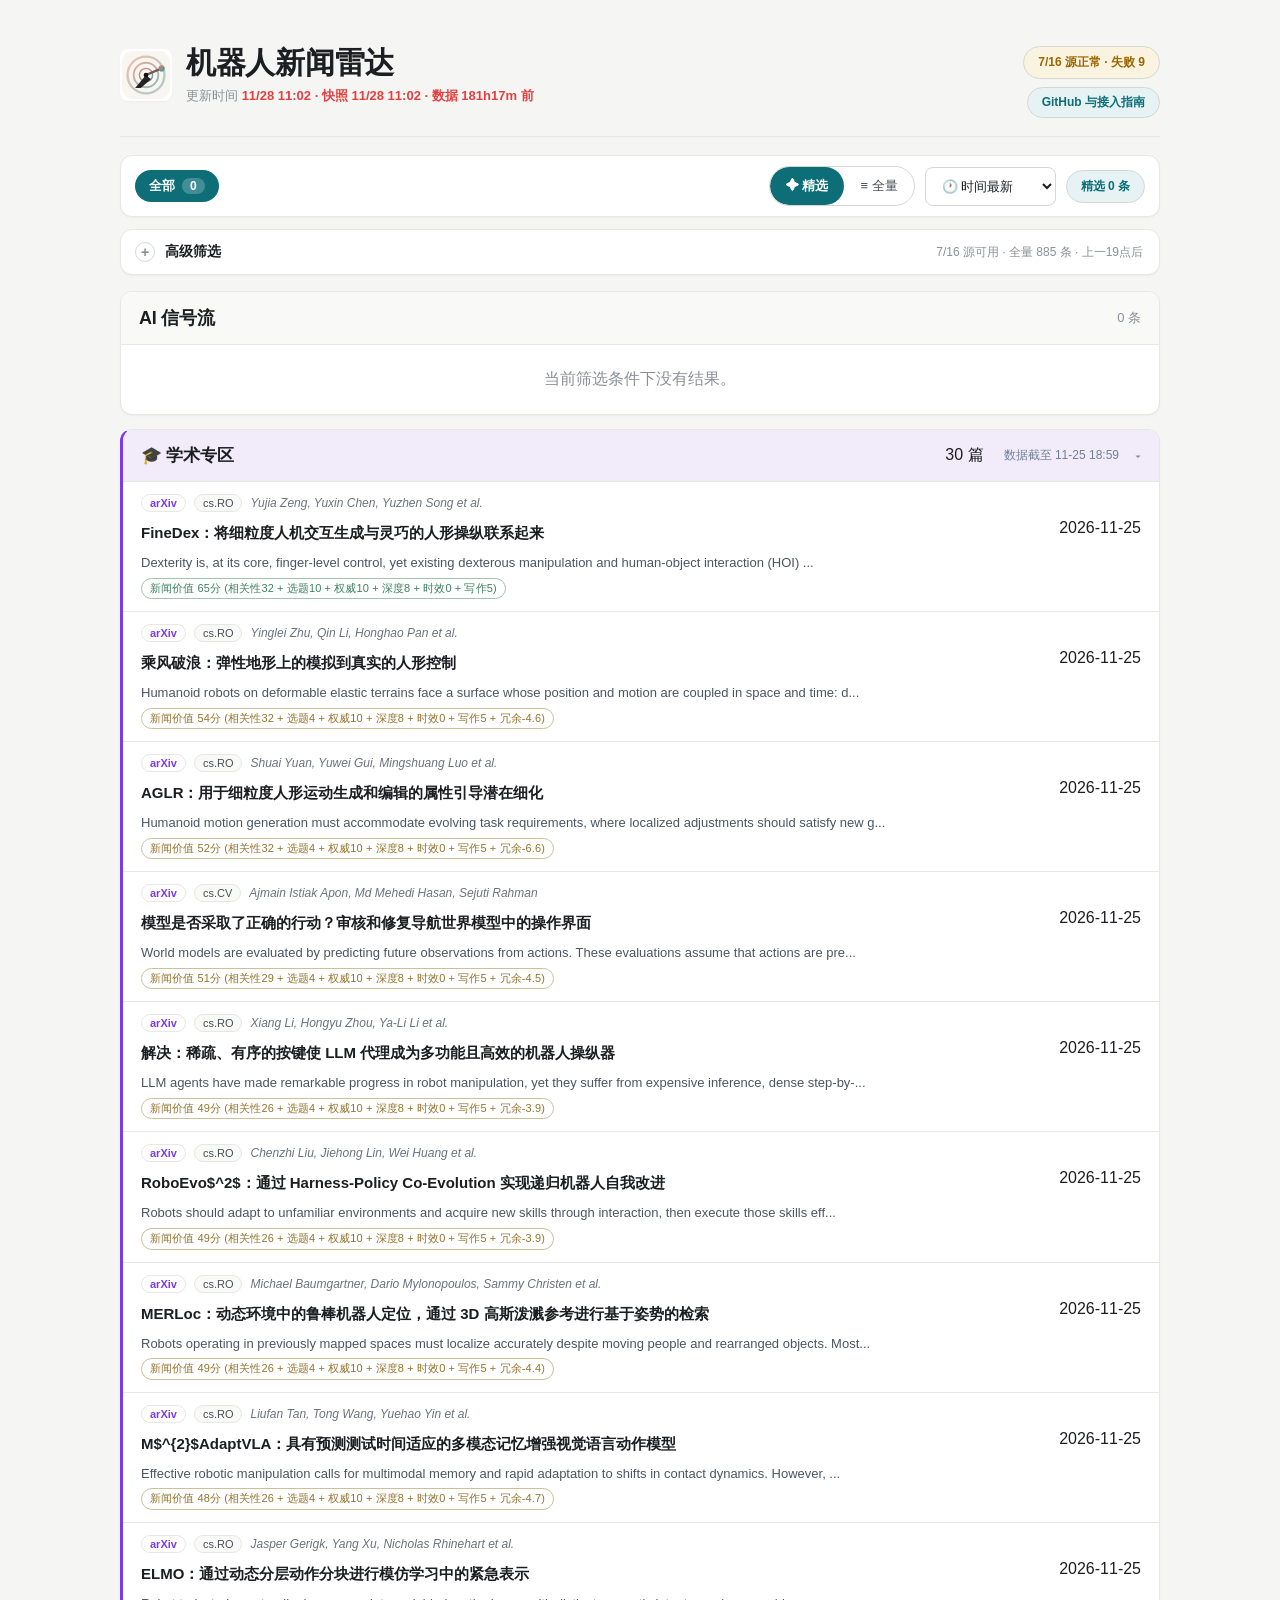
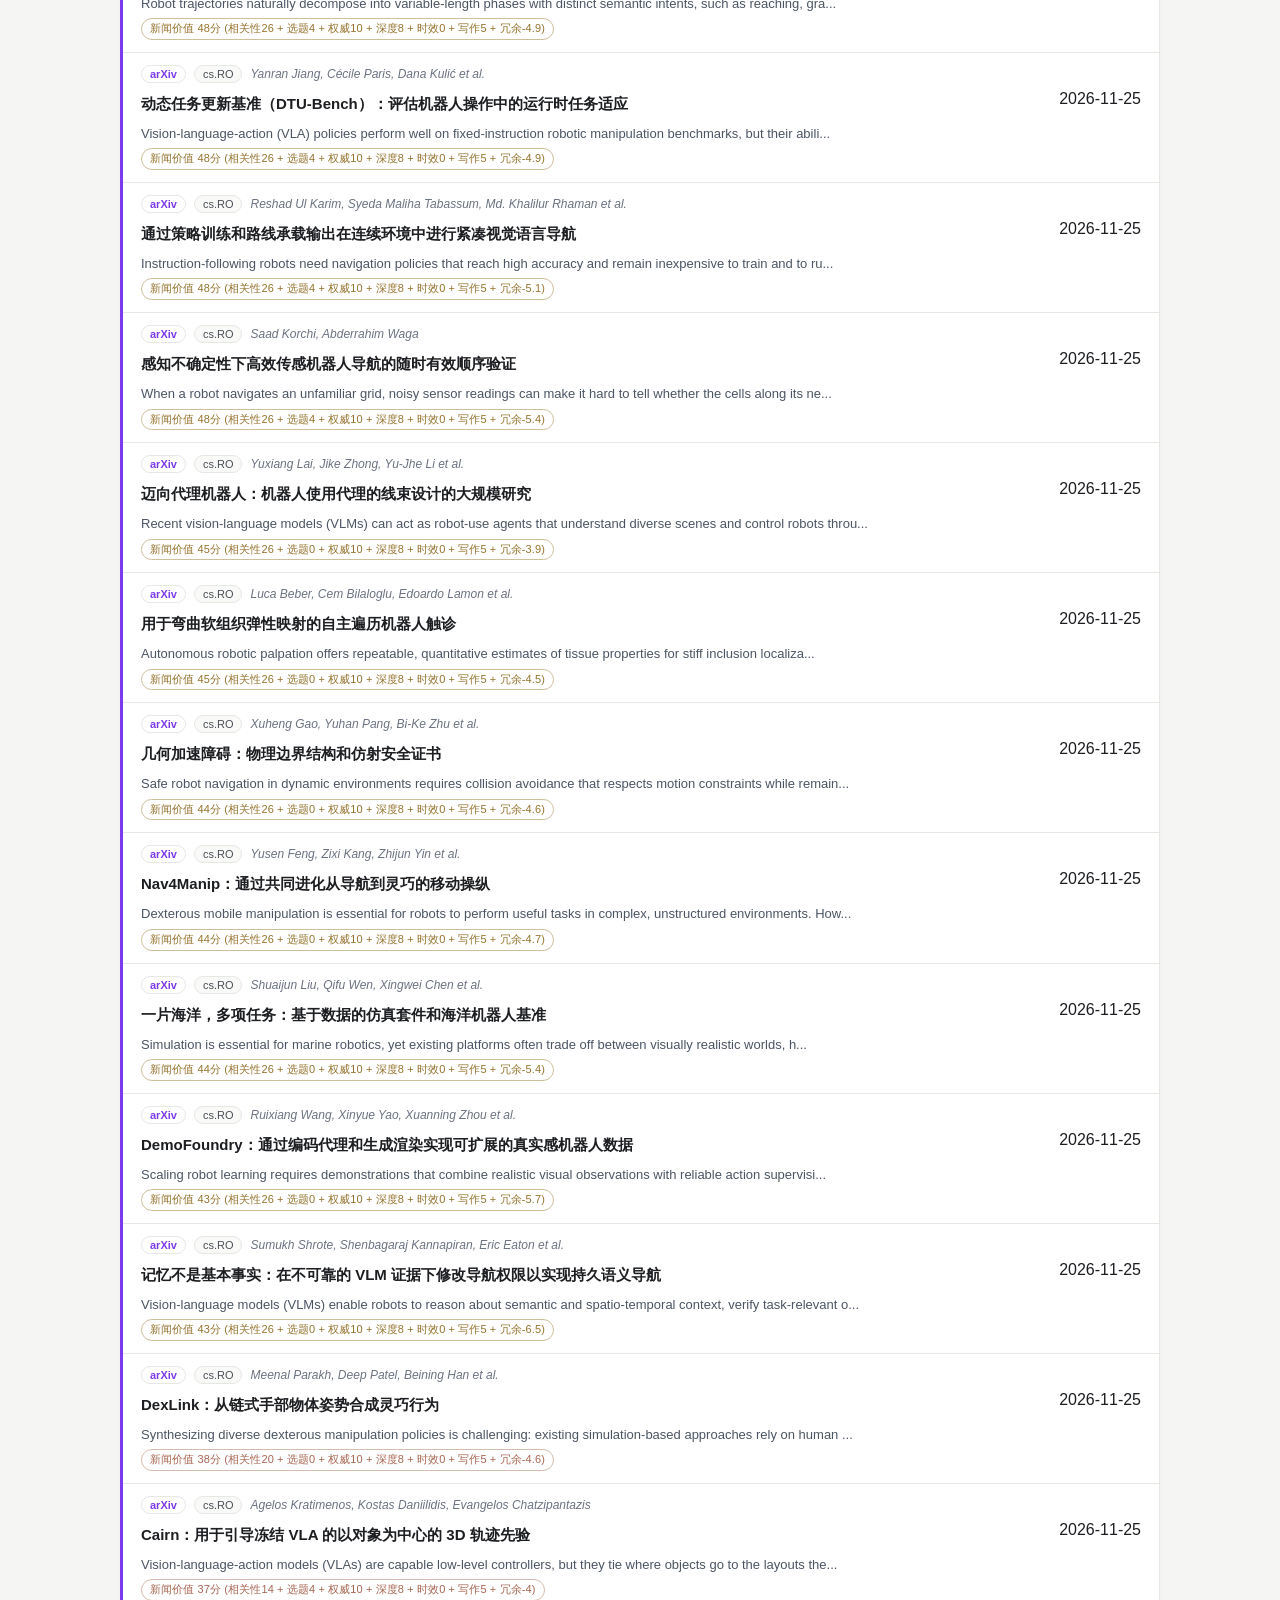
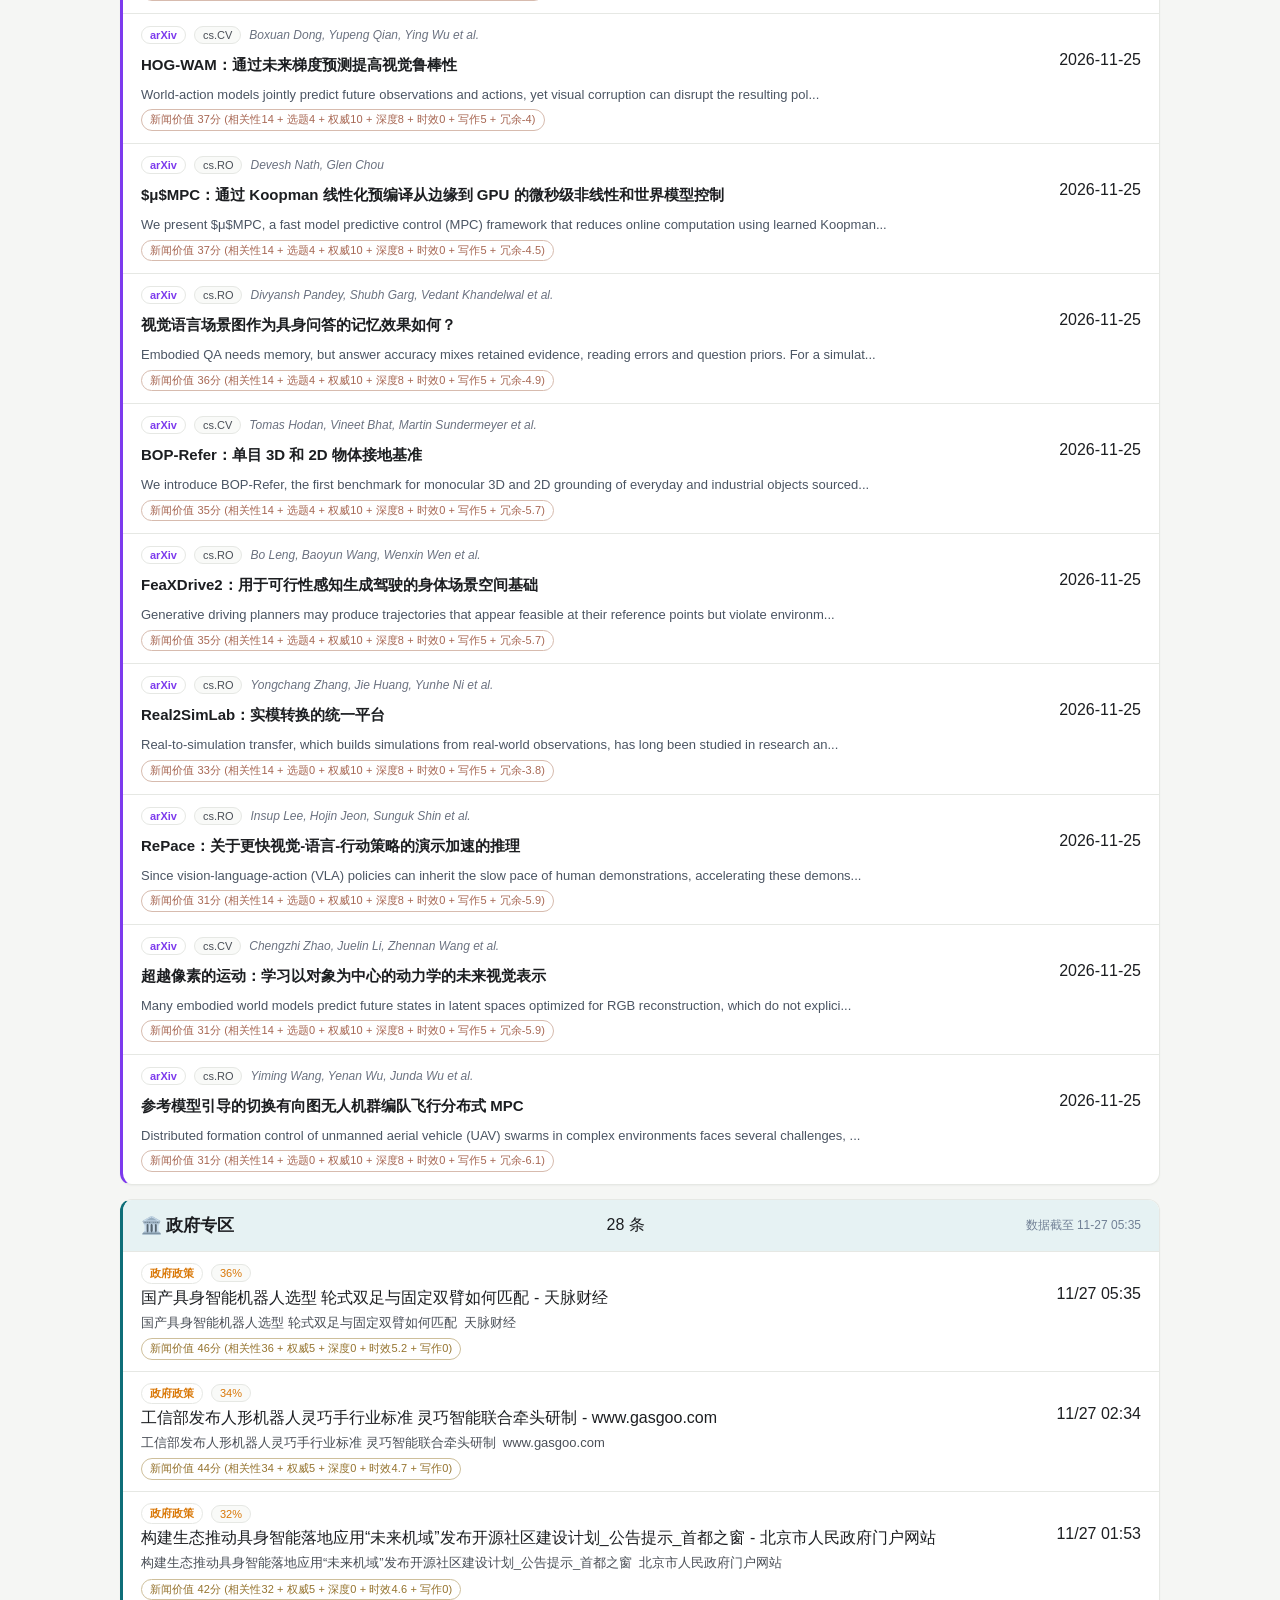
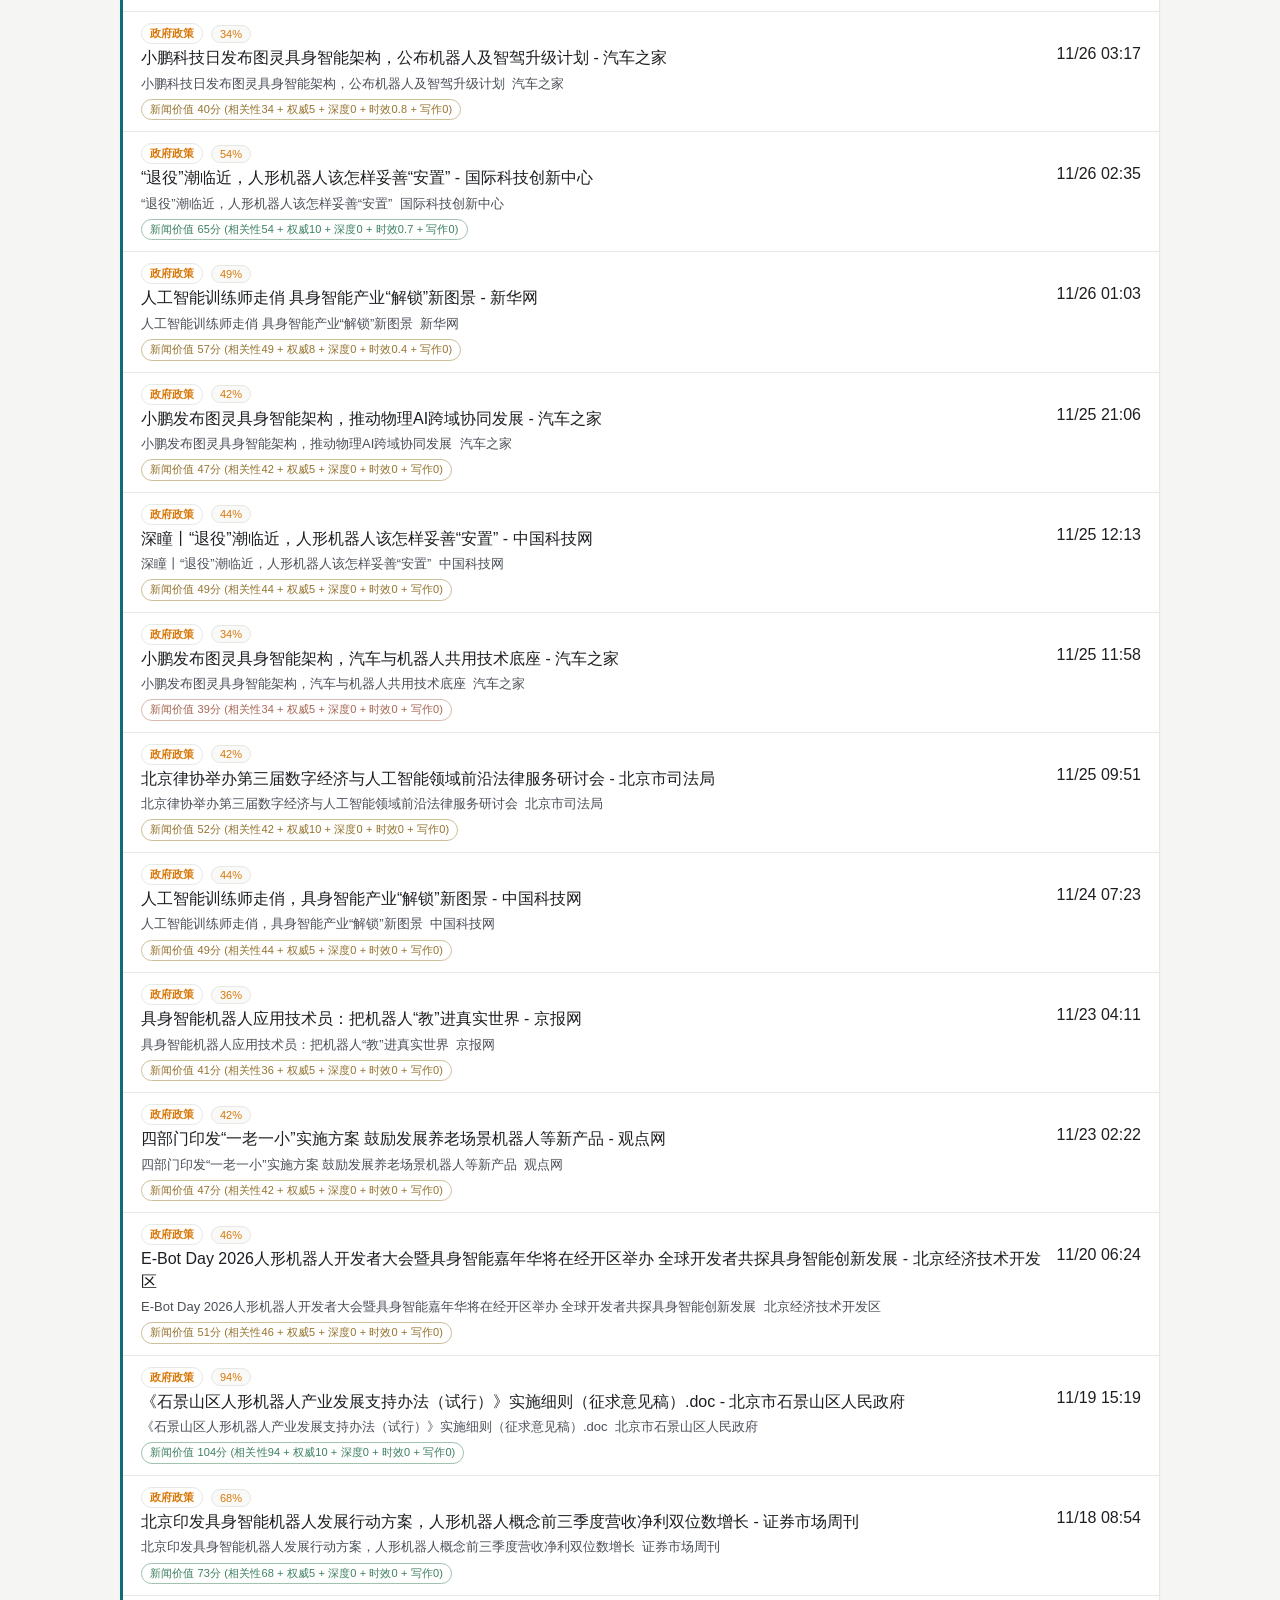
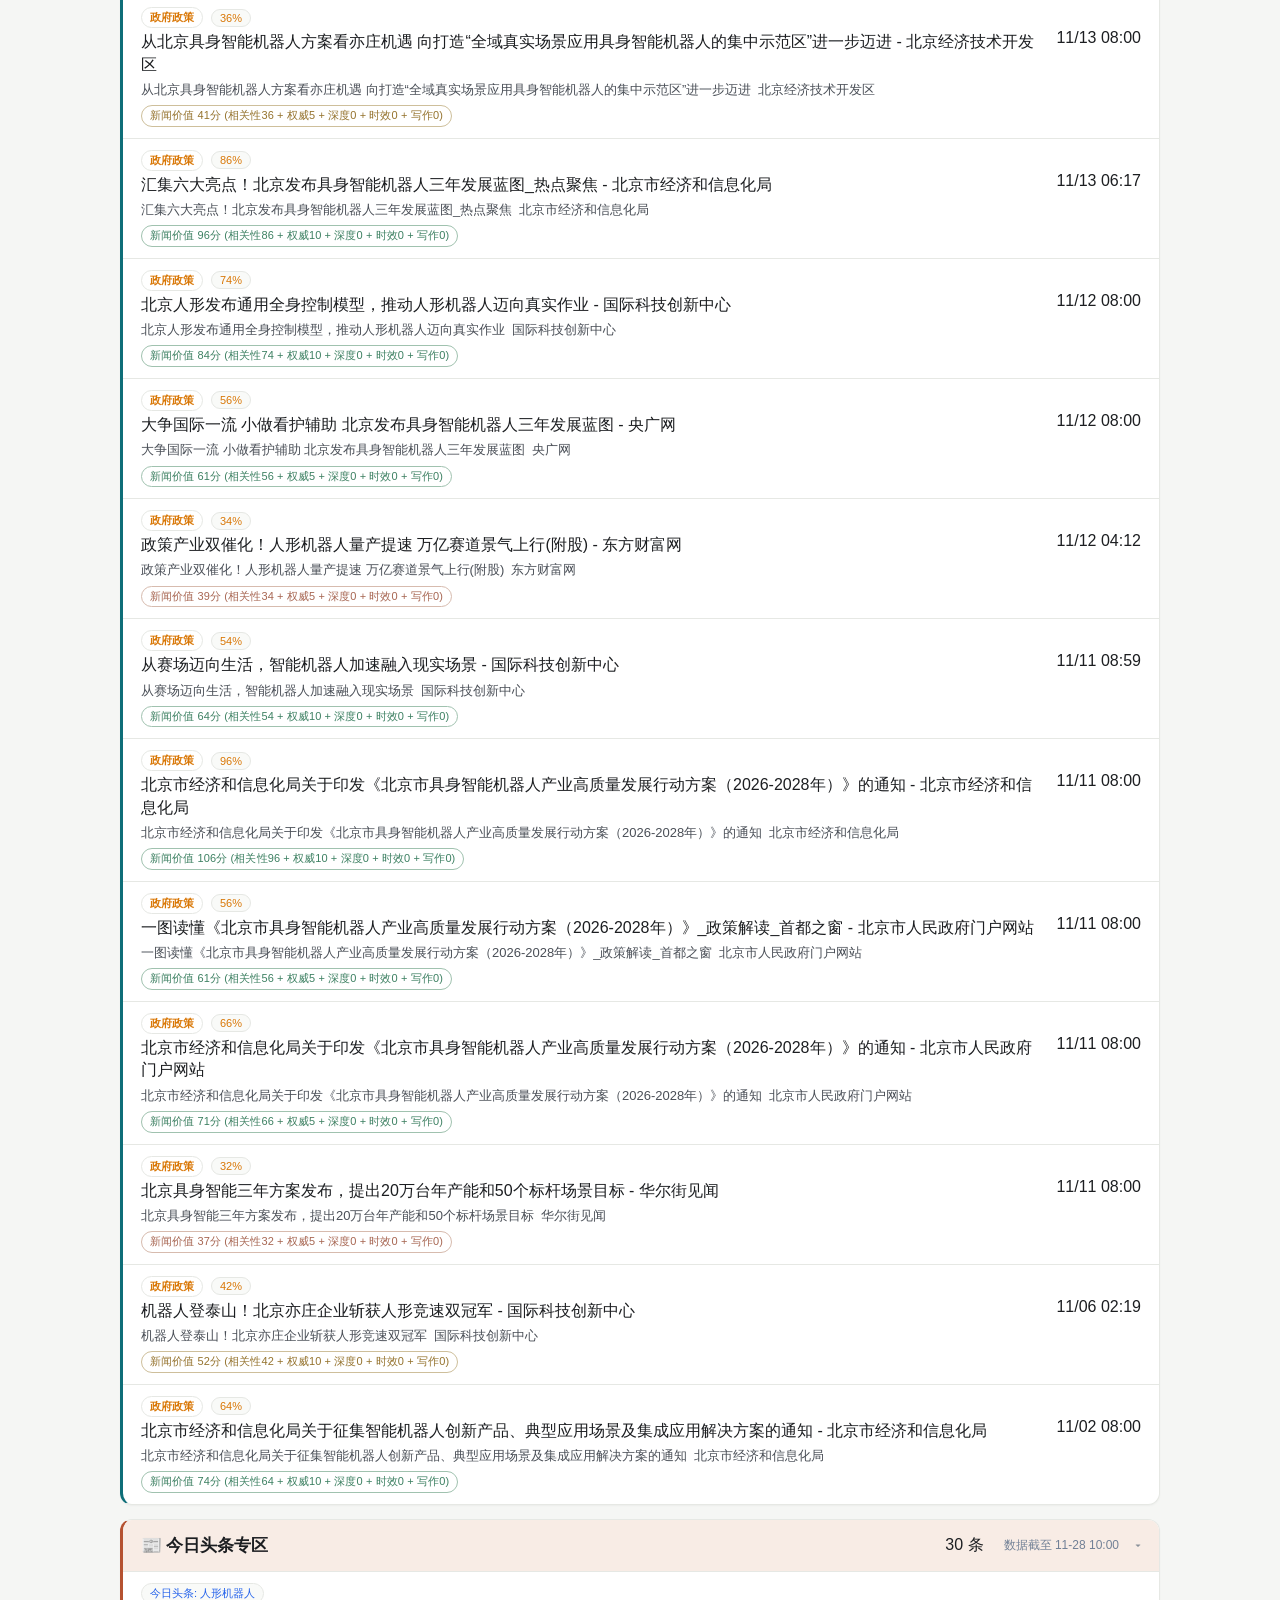
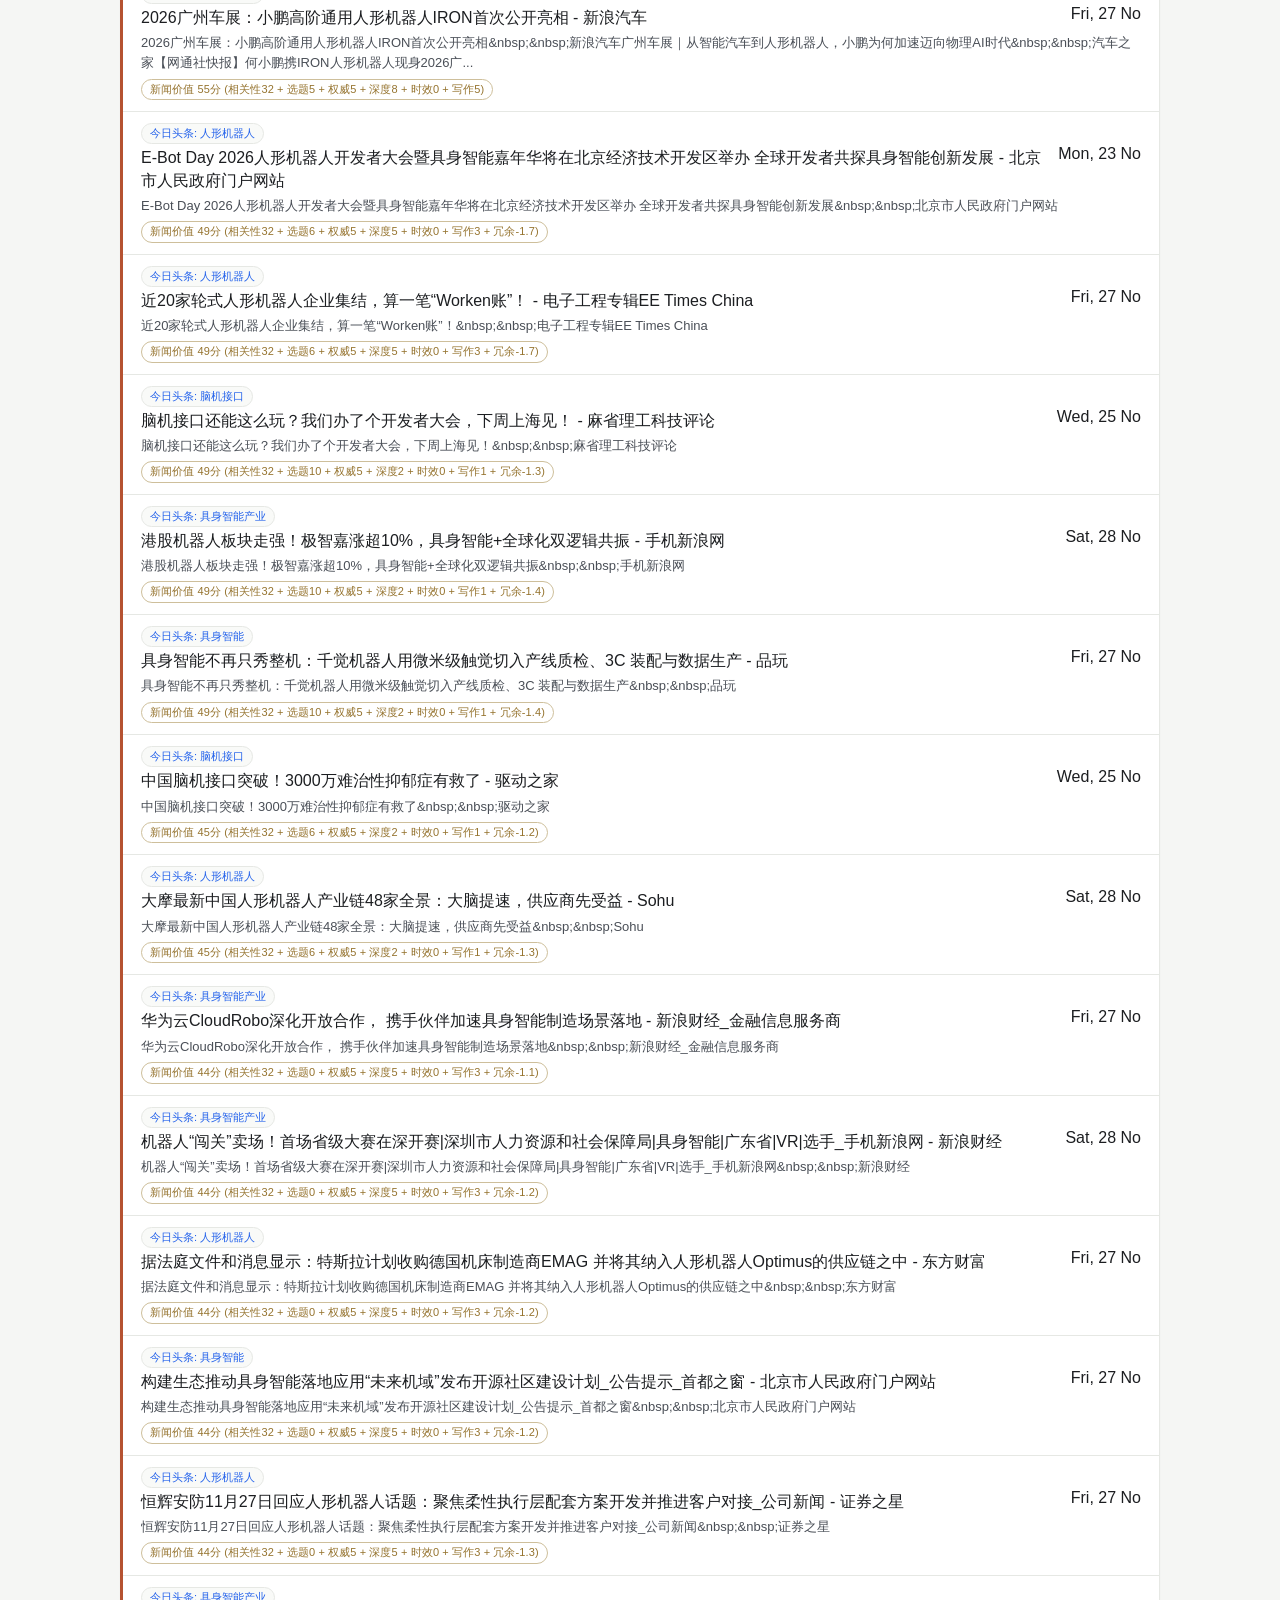
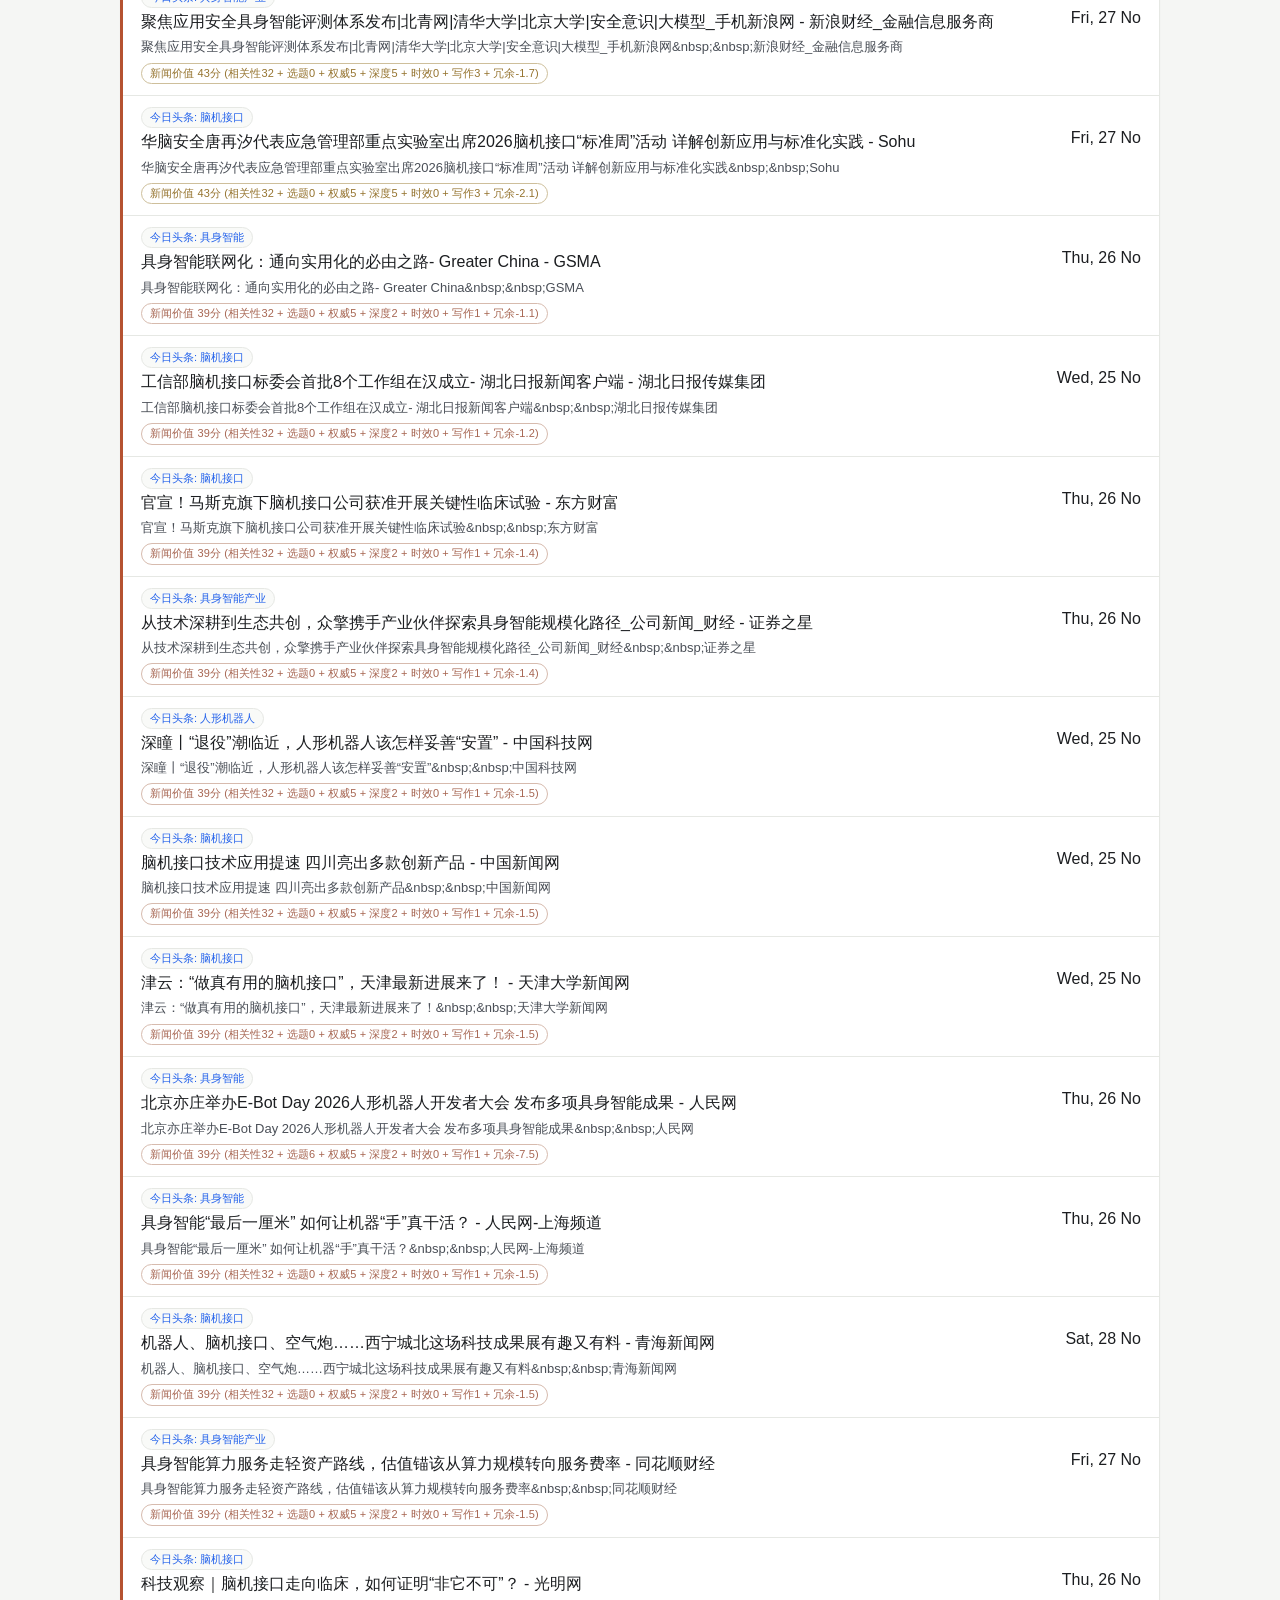
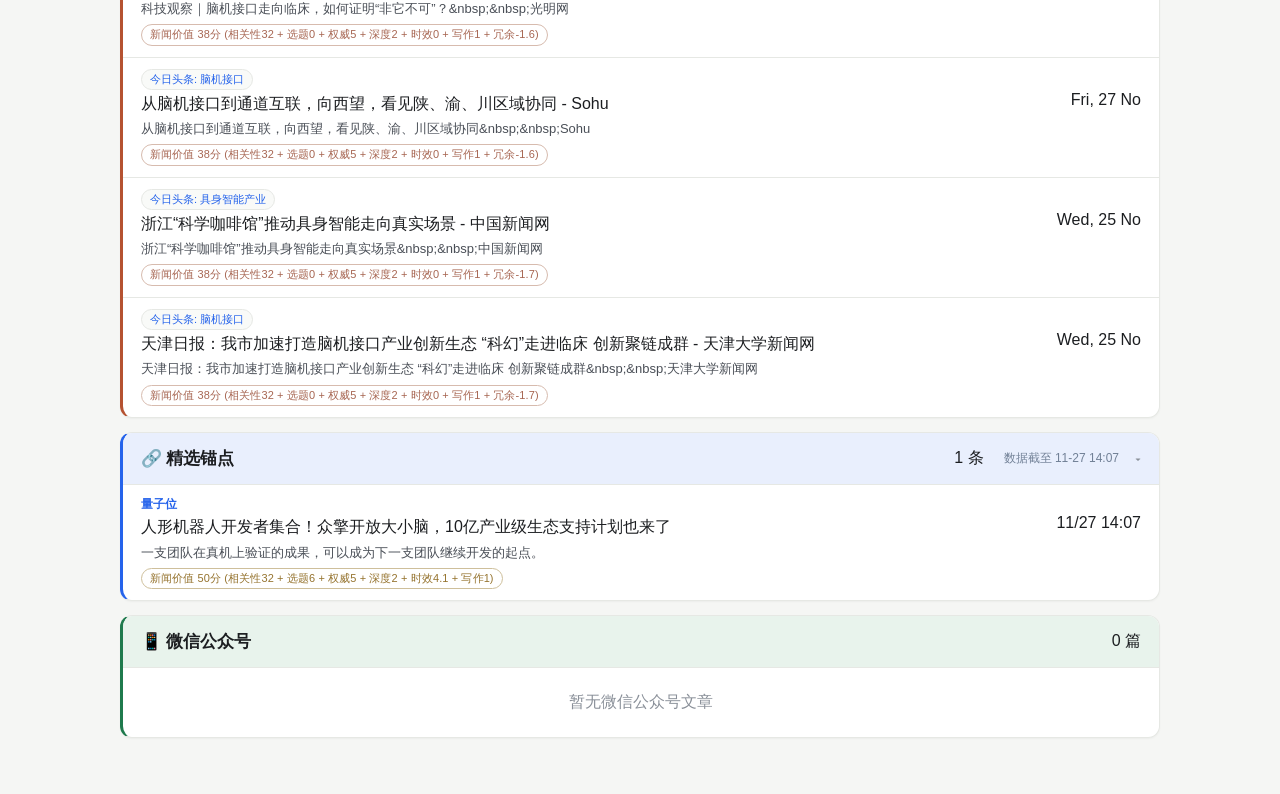
==== commit 8ff1b0ee: "[radar-auto] data refresh 2026-11-28T11:03:52Z" ====
--- a/index.html
+++ b/index.html
@@ -162,6 +162,6 @@
       </article>
     </template>
 
-    <script src="./assets/app.js?v=20261128102758" defer></script>
+    <script src="./assets/app.js?v=20261128110352" defer></script>
   </body>
 </html>
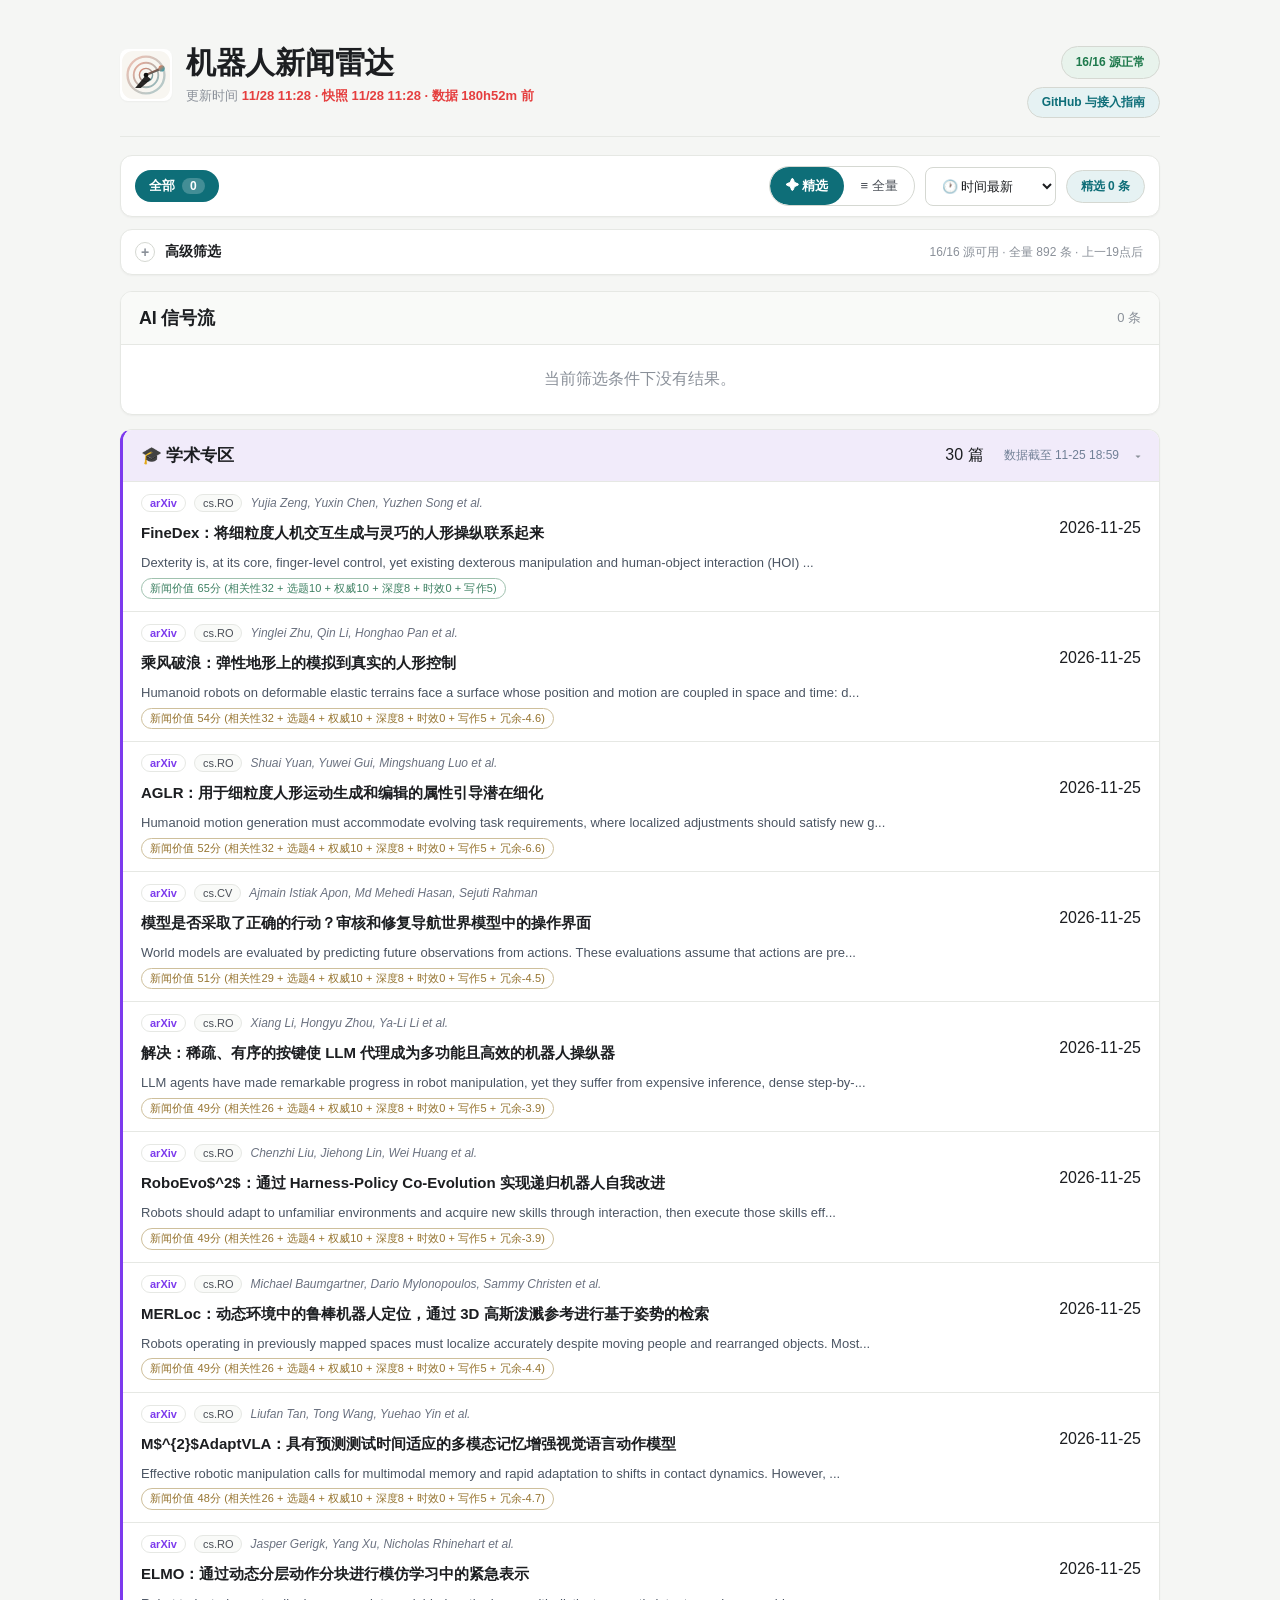
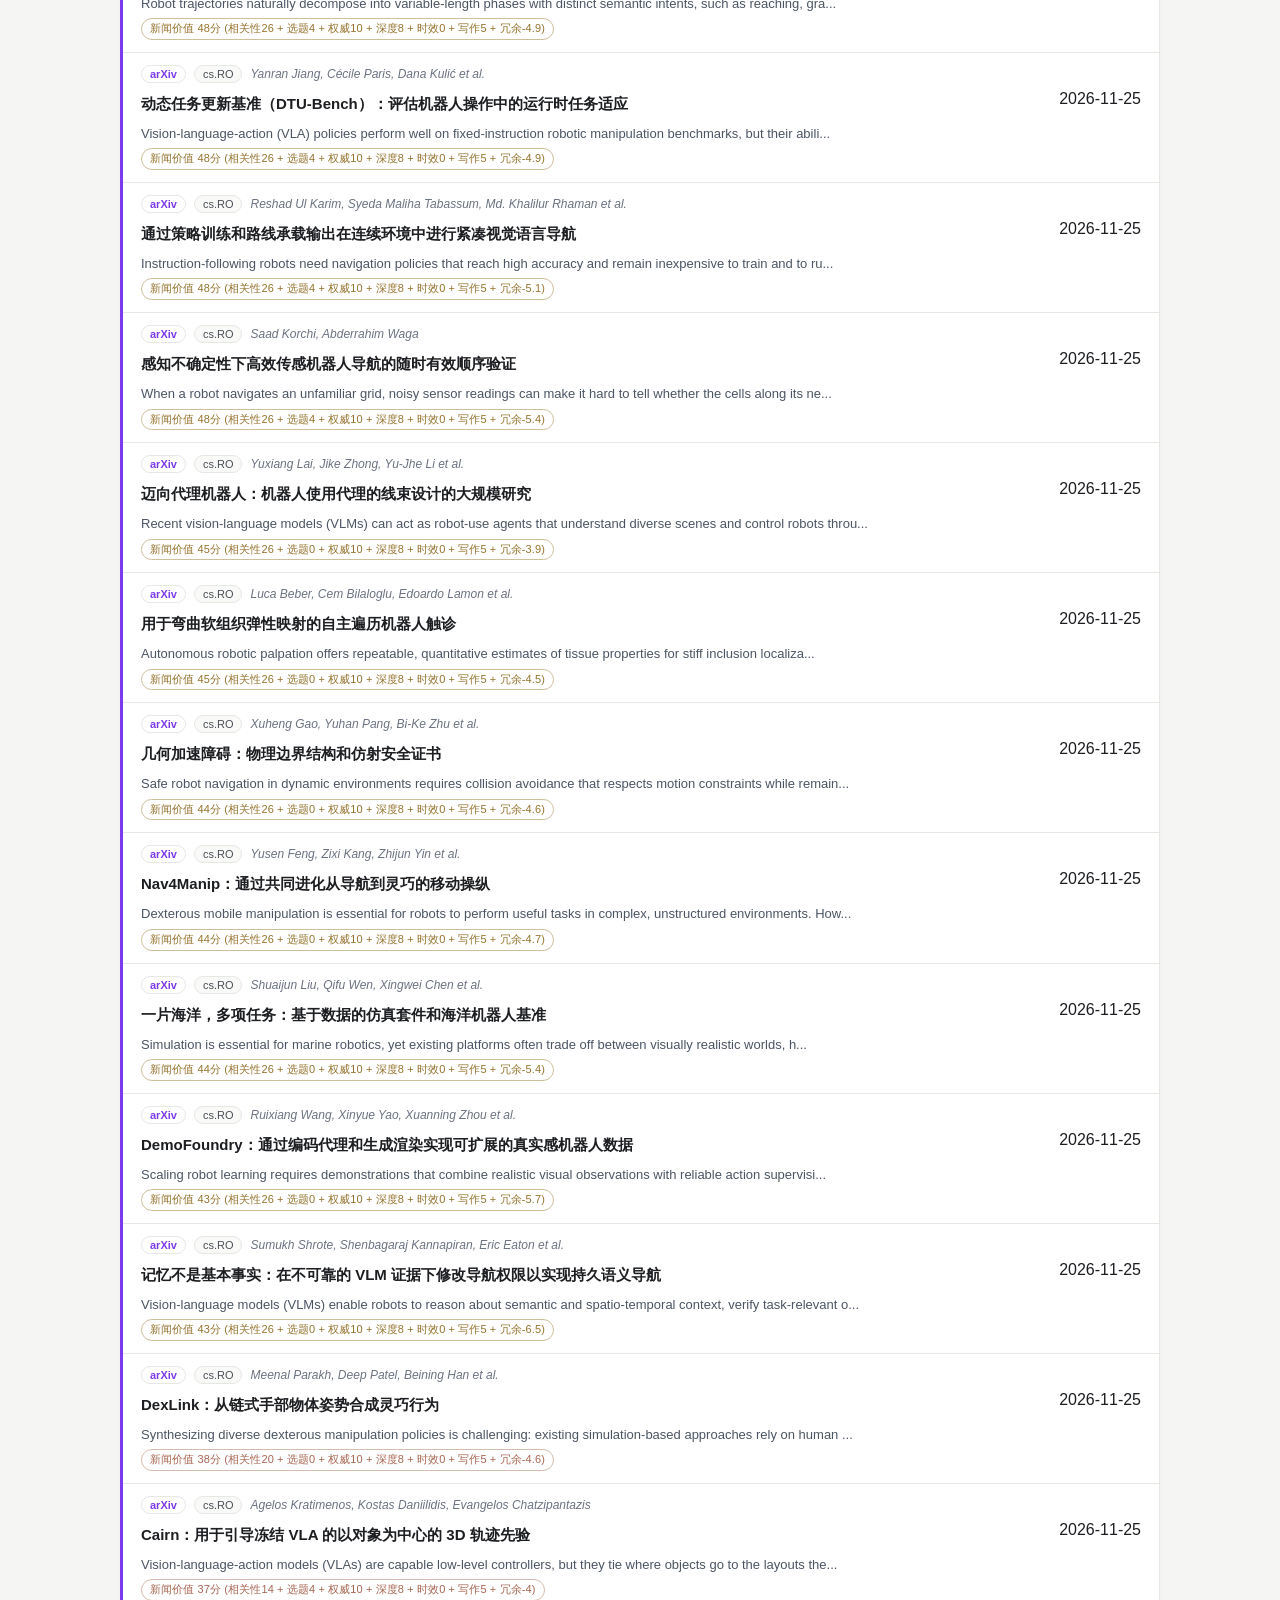
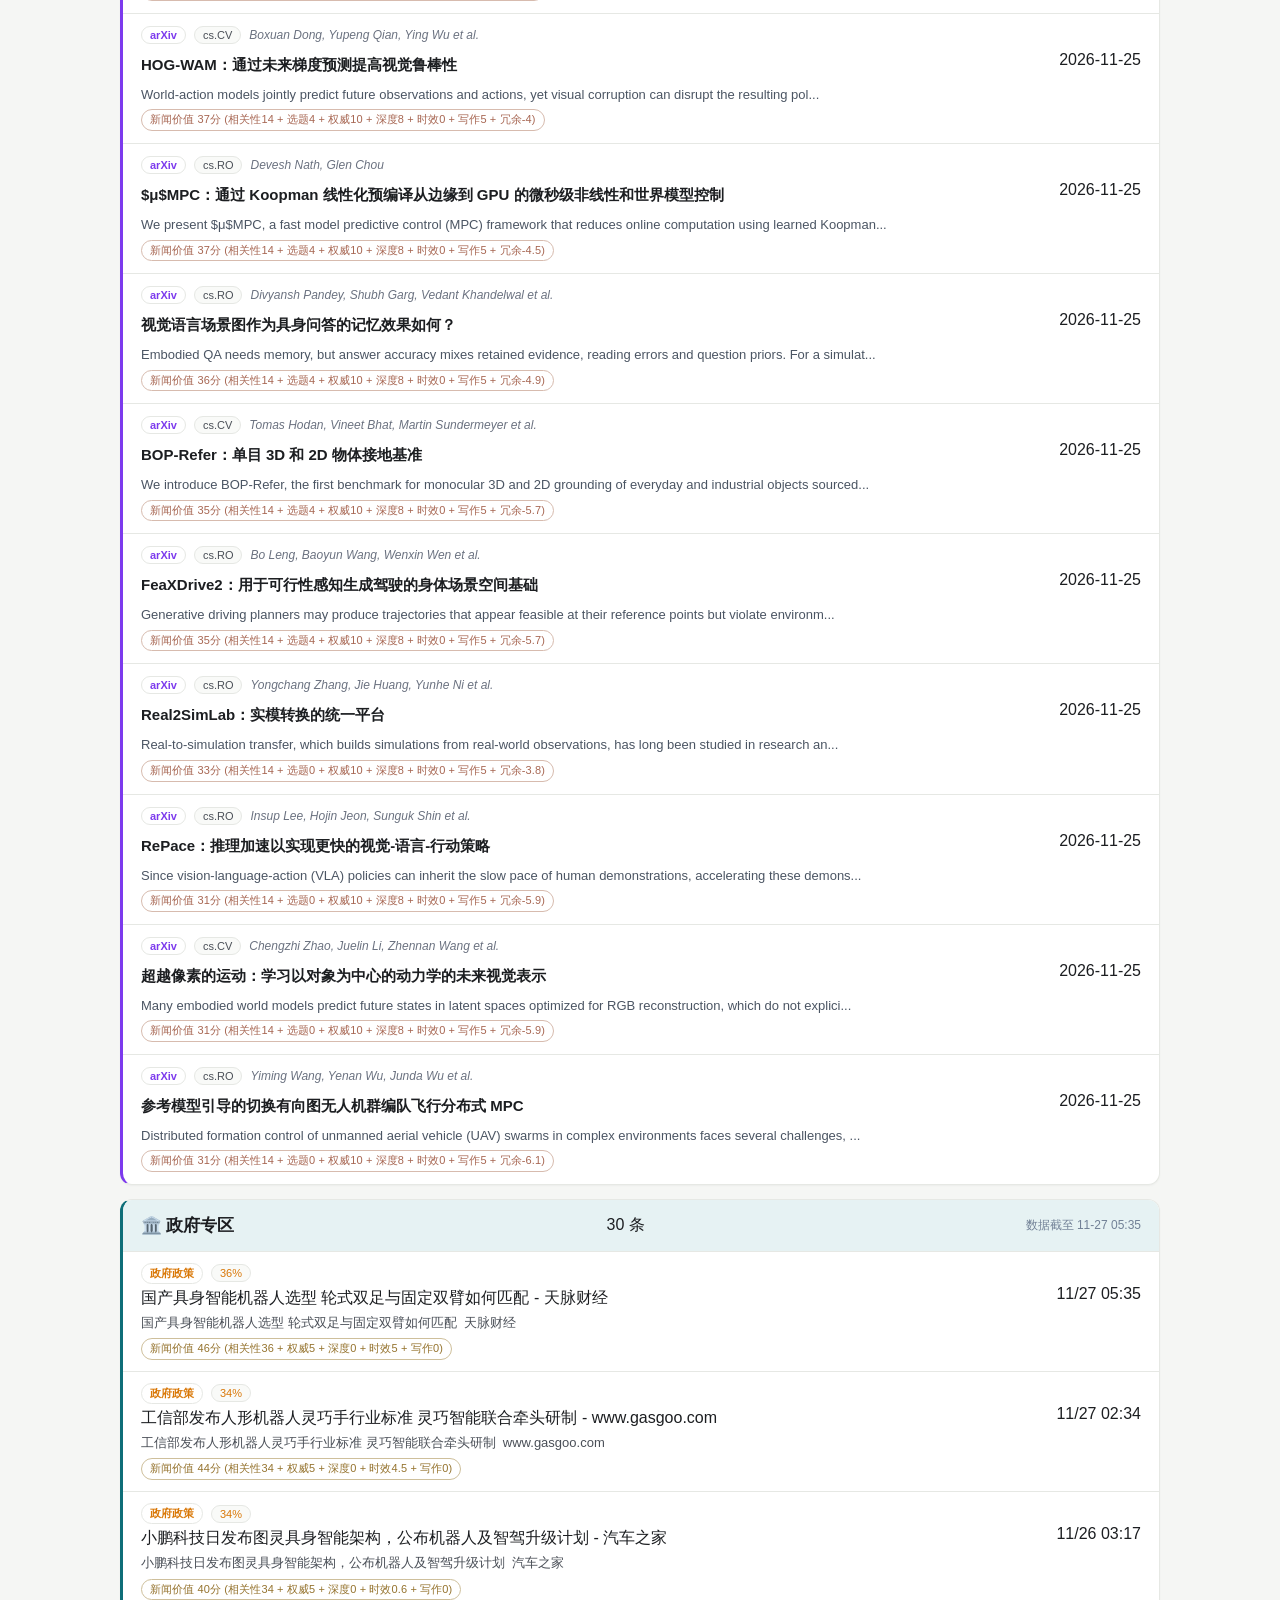
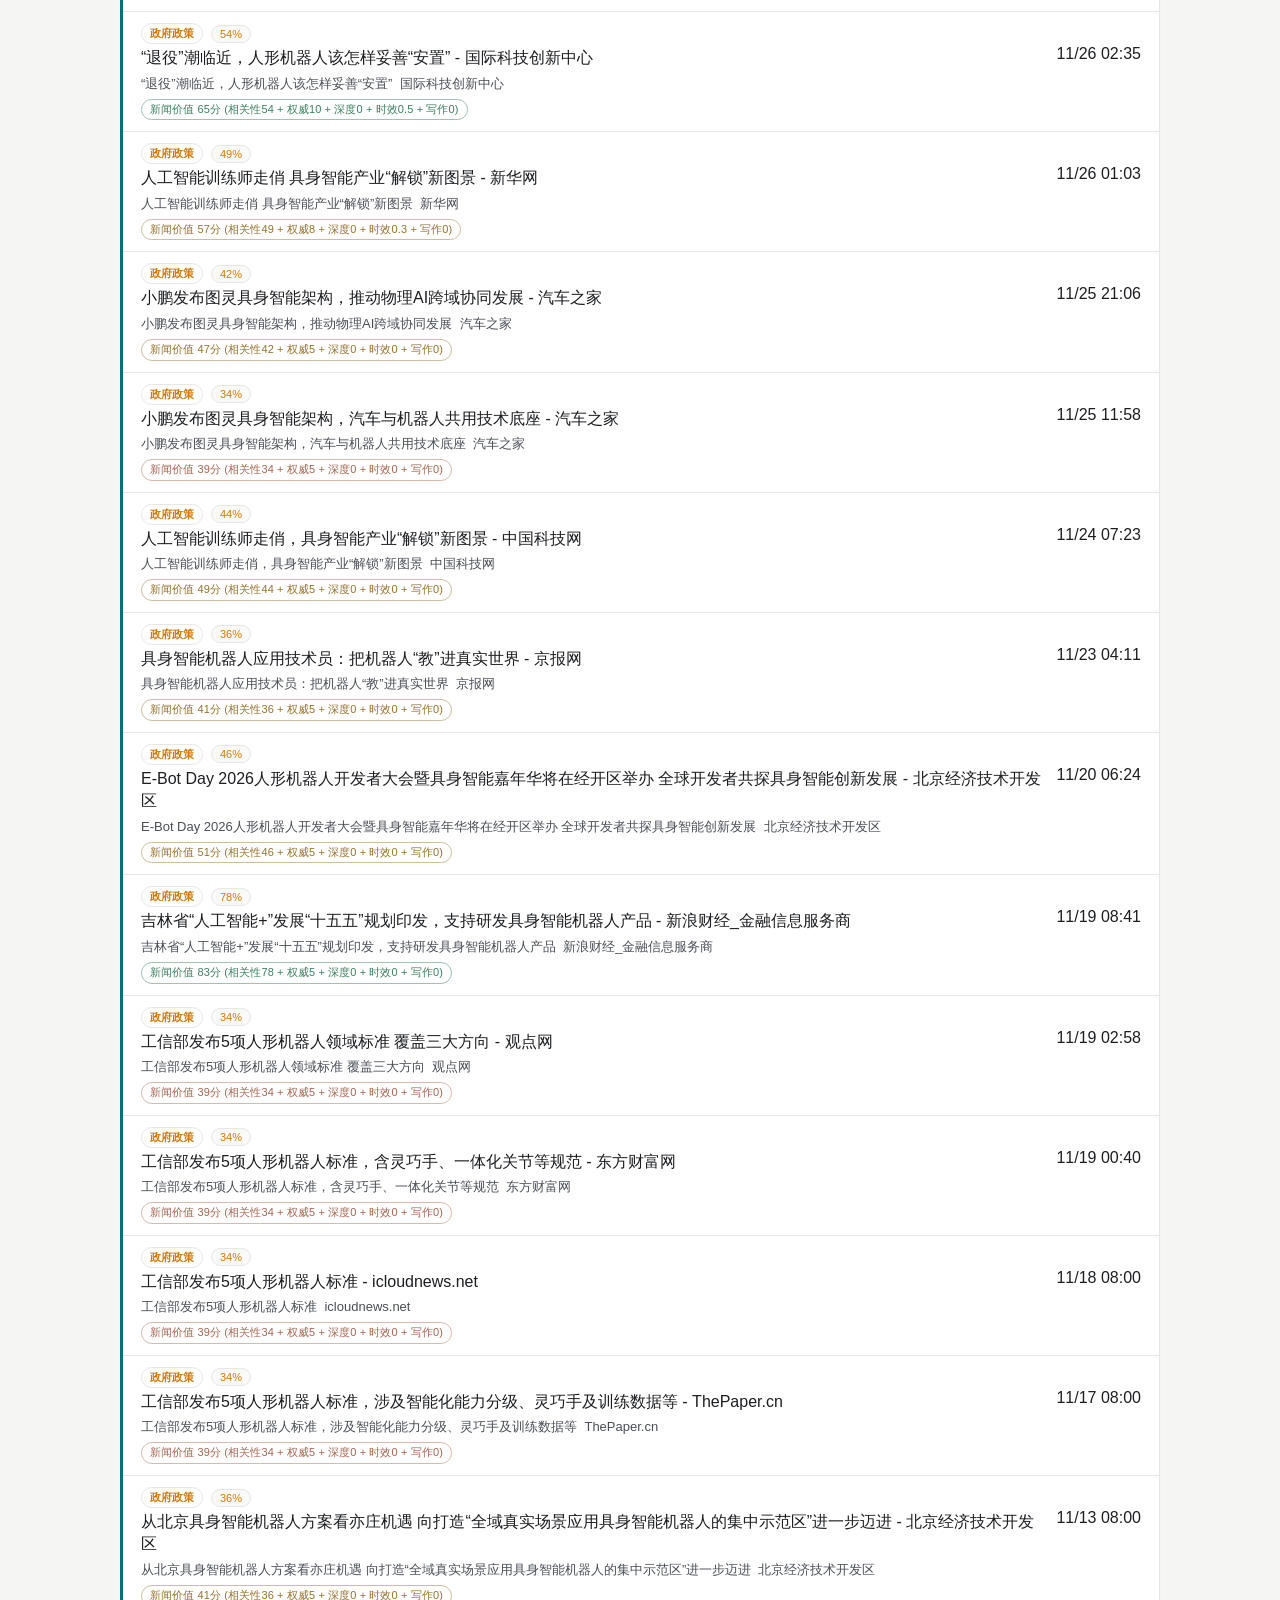
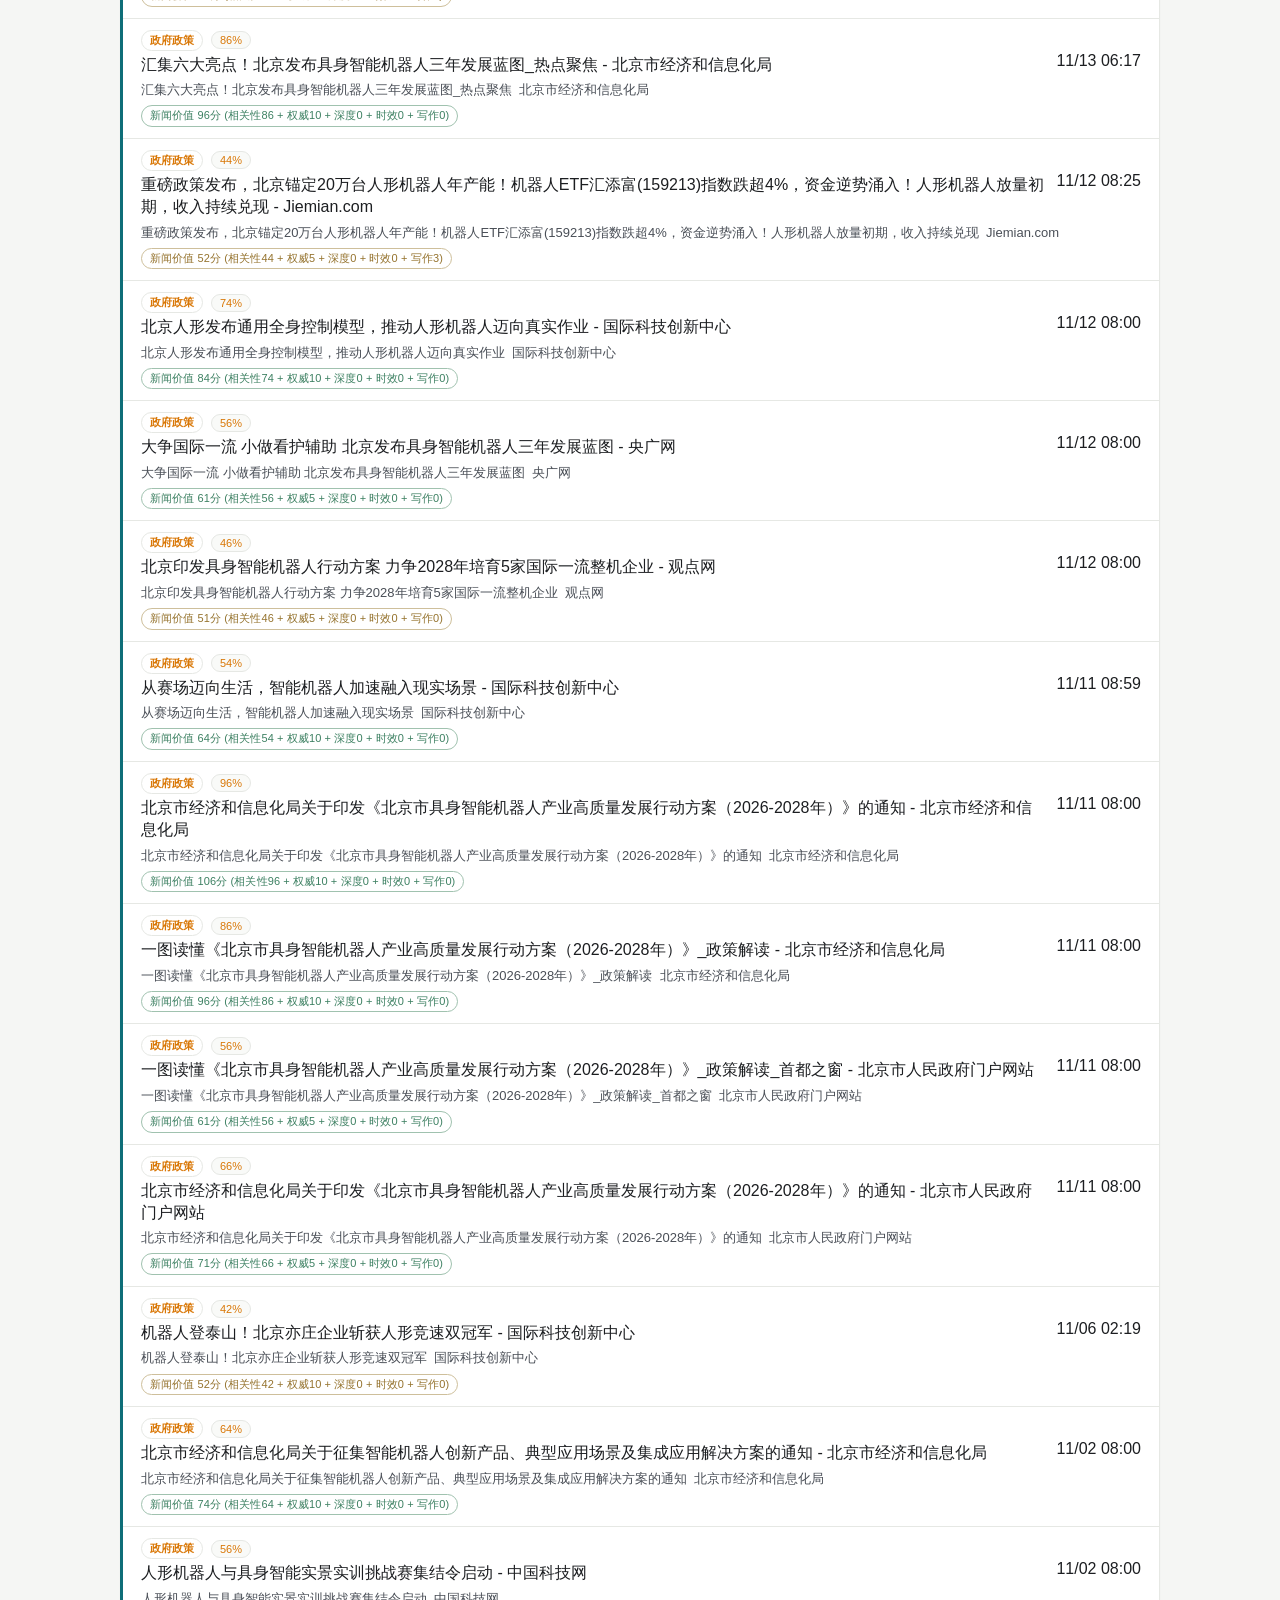
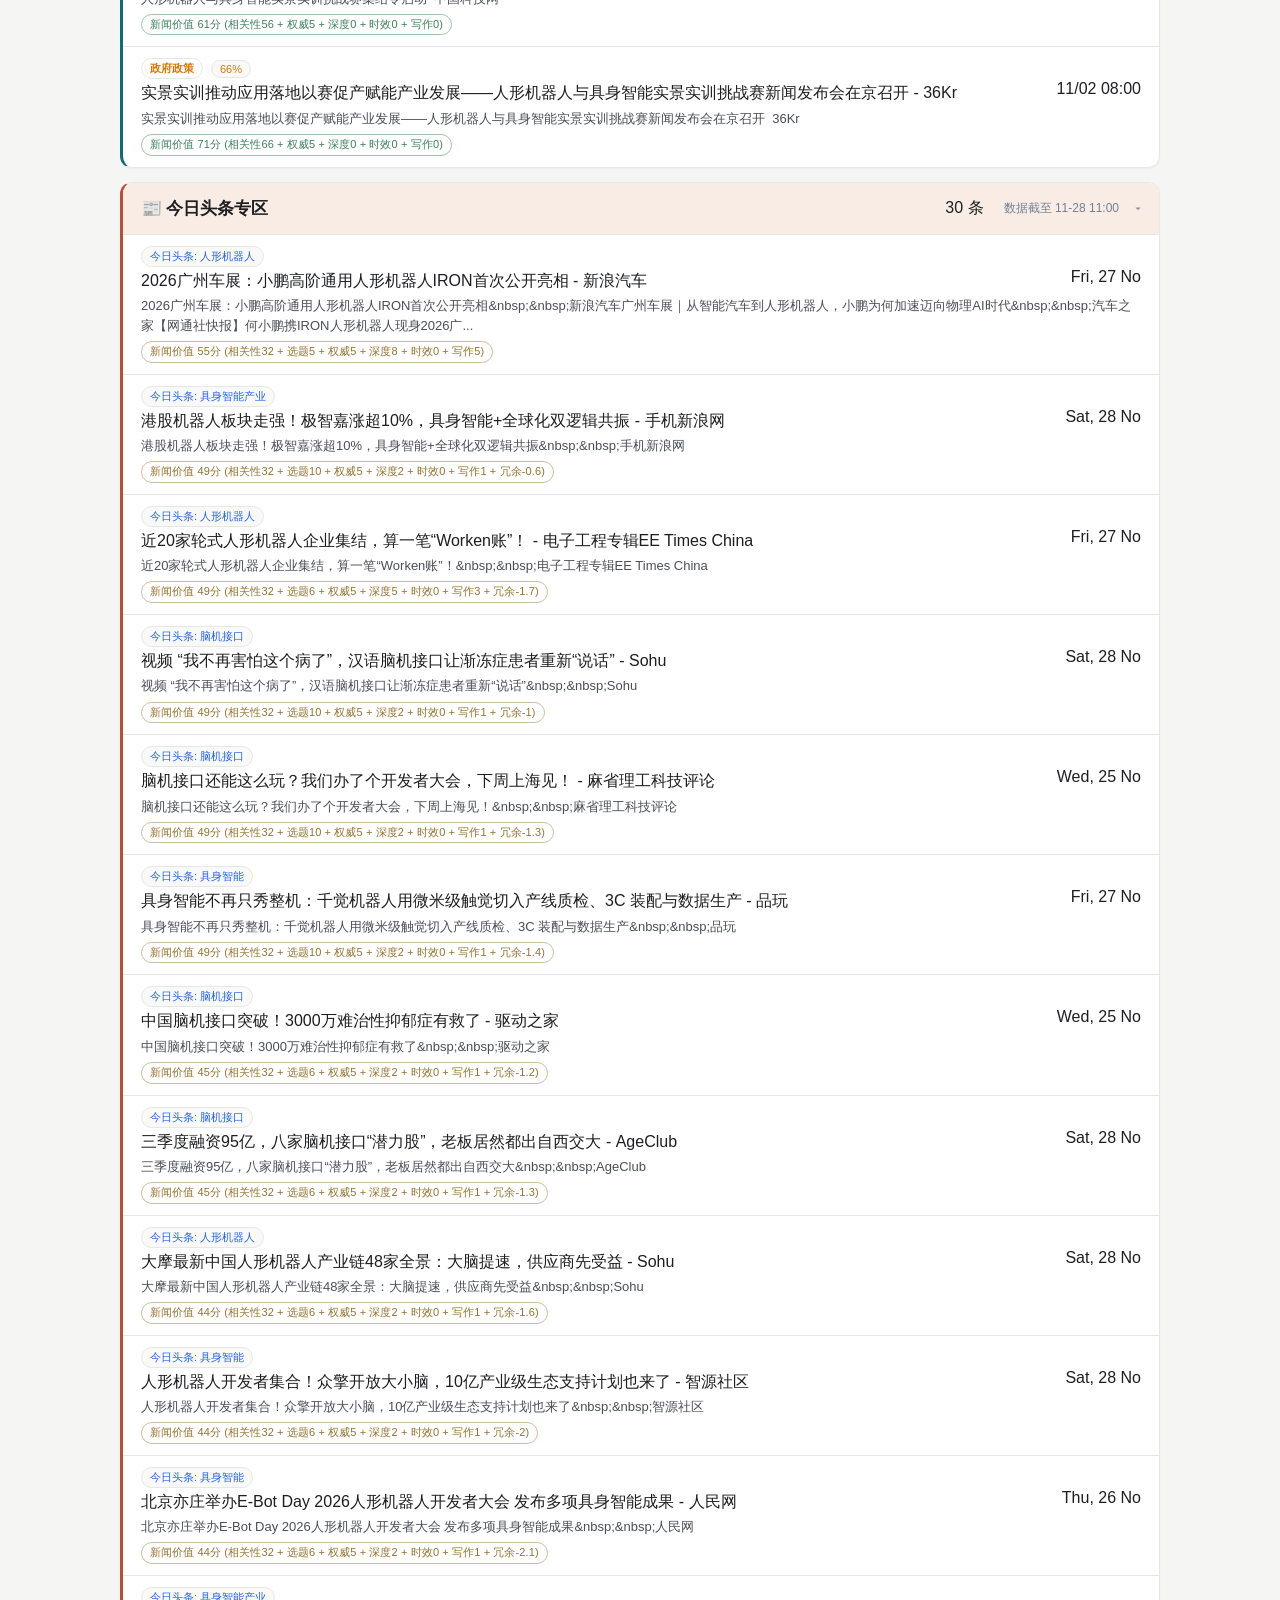
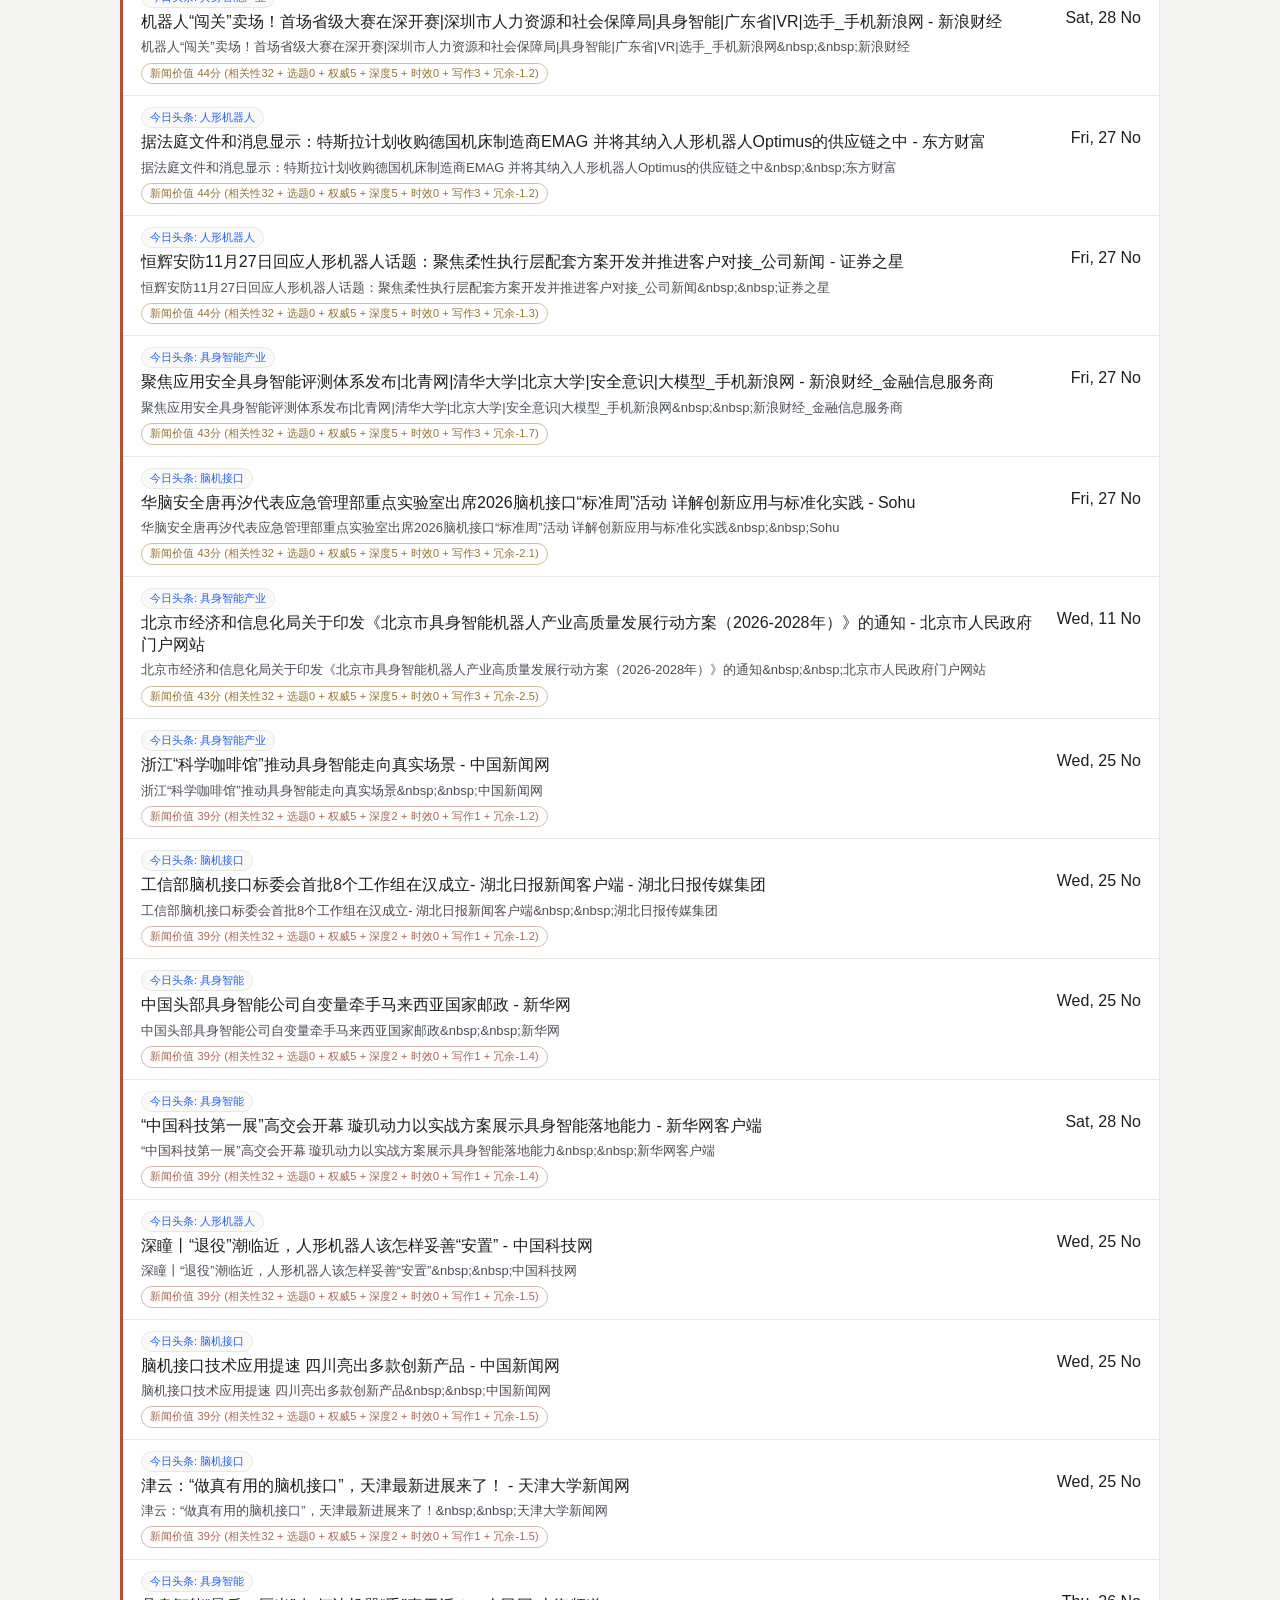
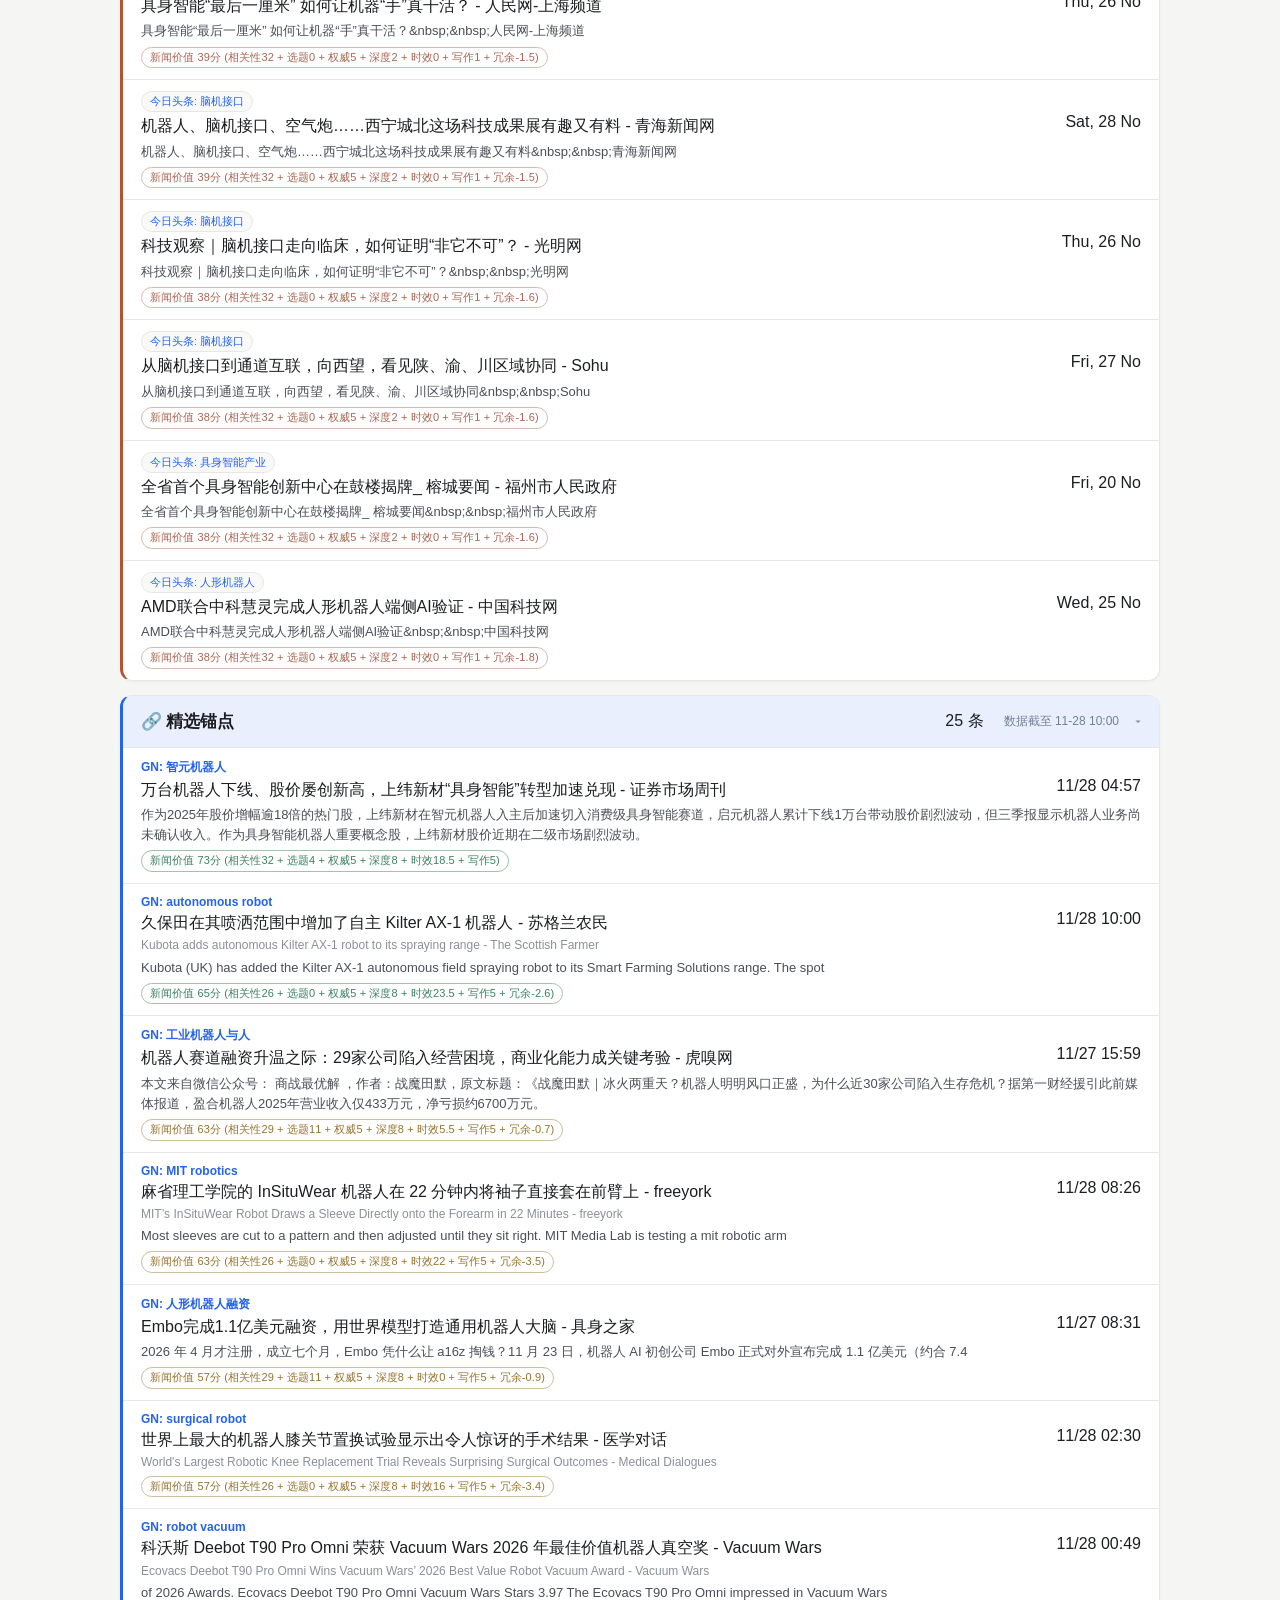
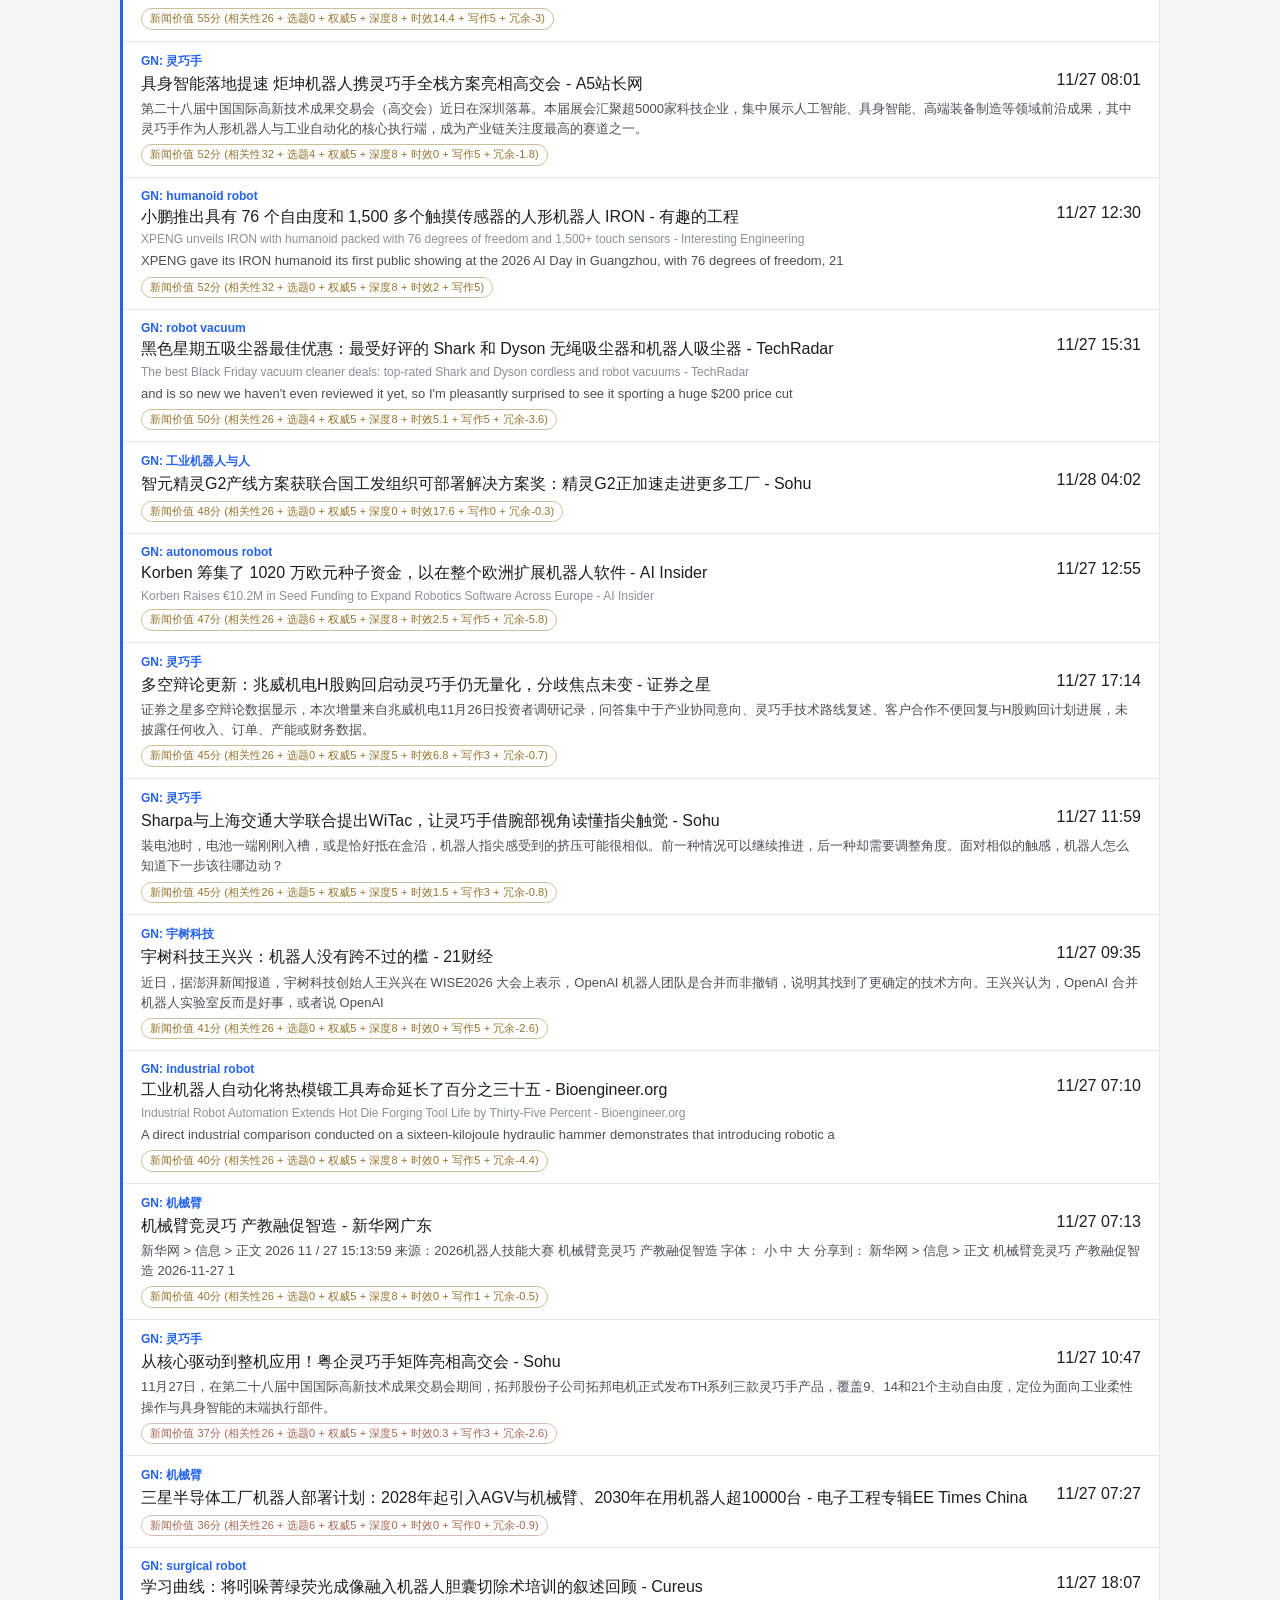
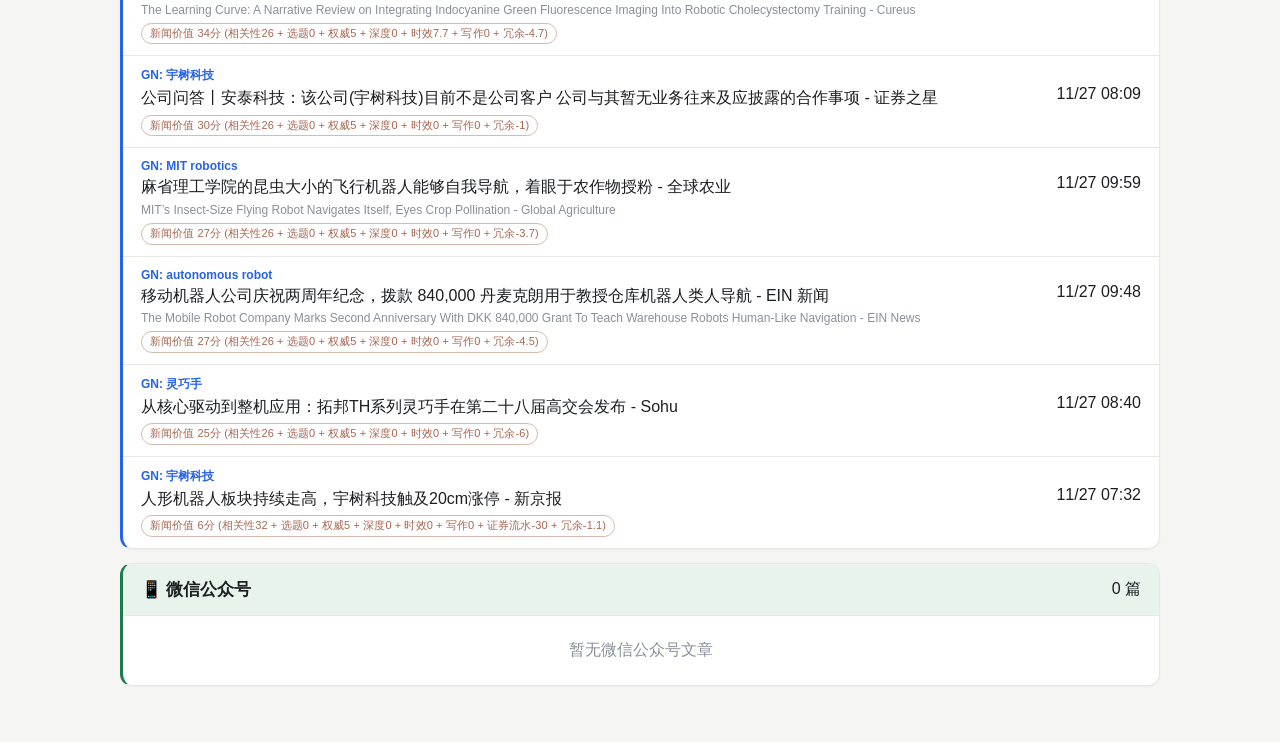
==== commit 54a49a8e: "[radar-auto] data refresh 2026-11-28T11:28:25Z" ====
--- a/index.html
+++ b/index.html
@@ -162,6 +162,6 @@
       </article>
     </template>
 
-    <script src="./assets/app.js?v=20261128110352" defer></script>
+    <script src="./assets/app.js?v=20261128112825" defer></script>
   </body>
 </html>
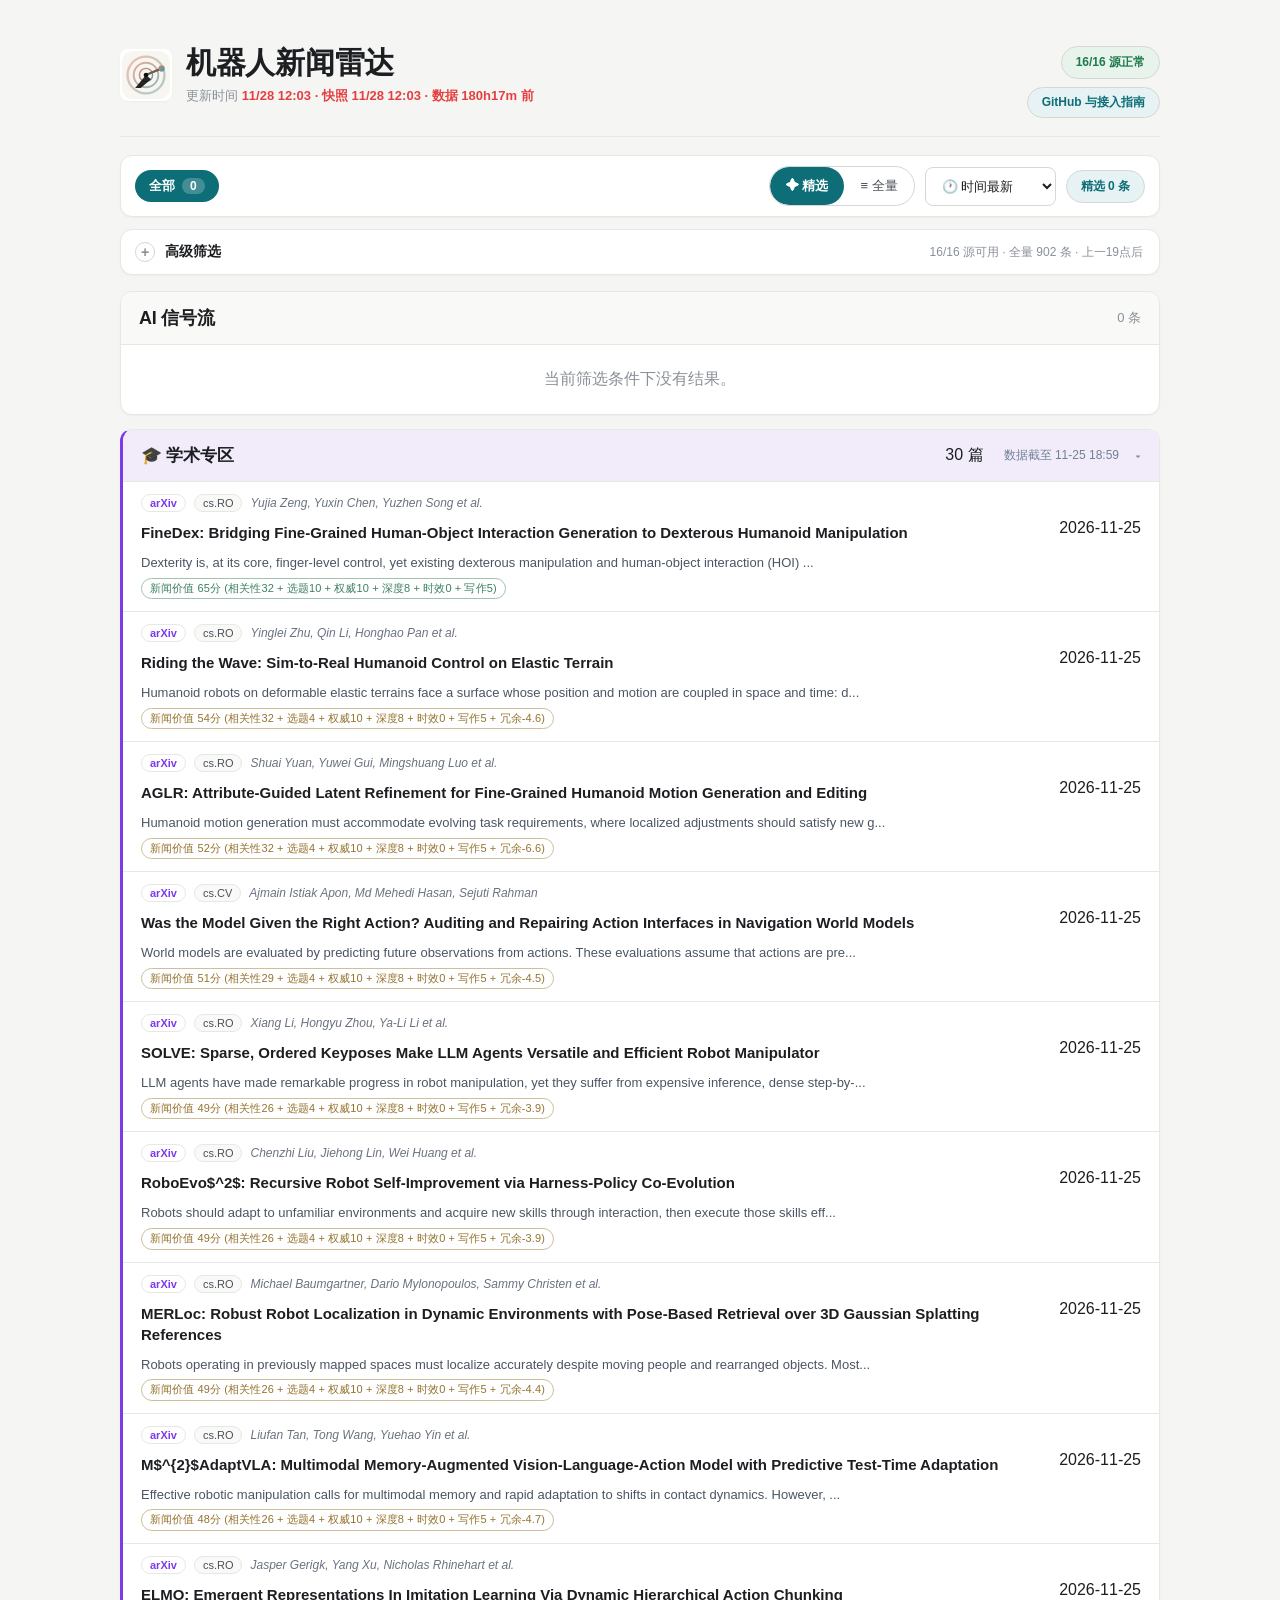
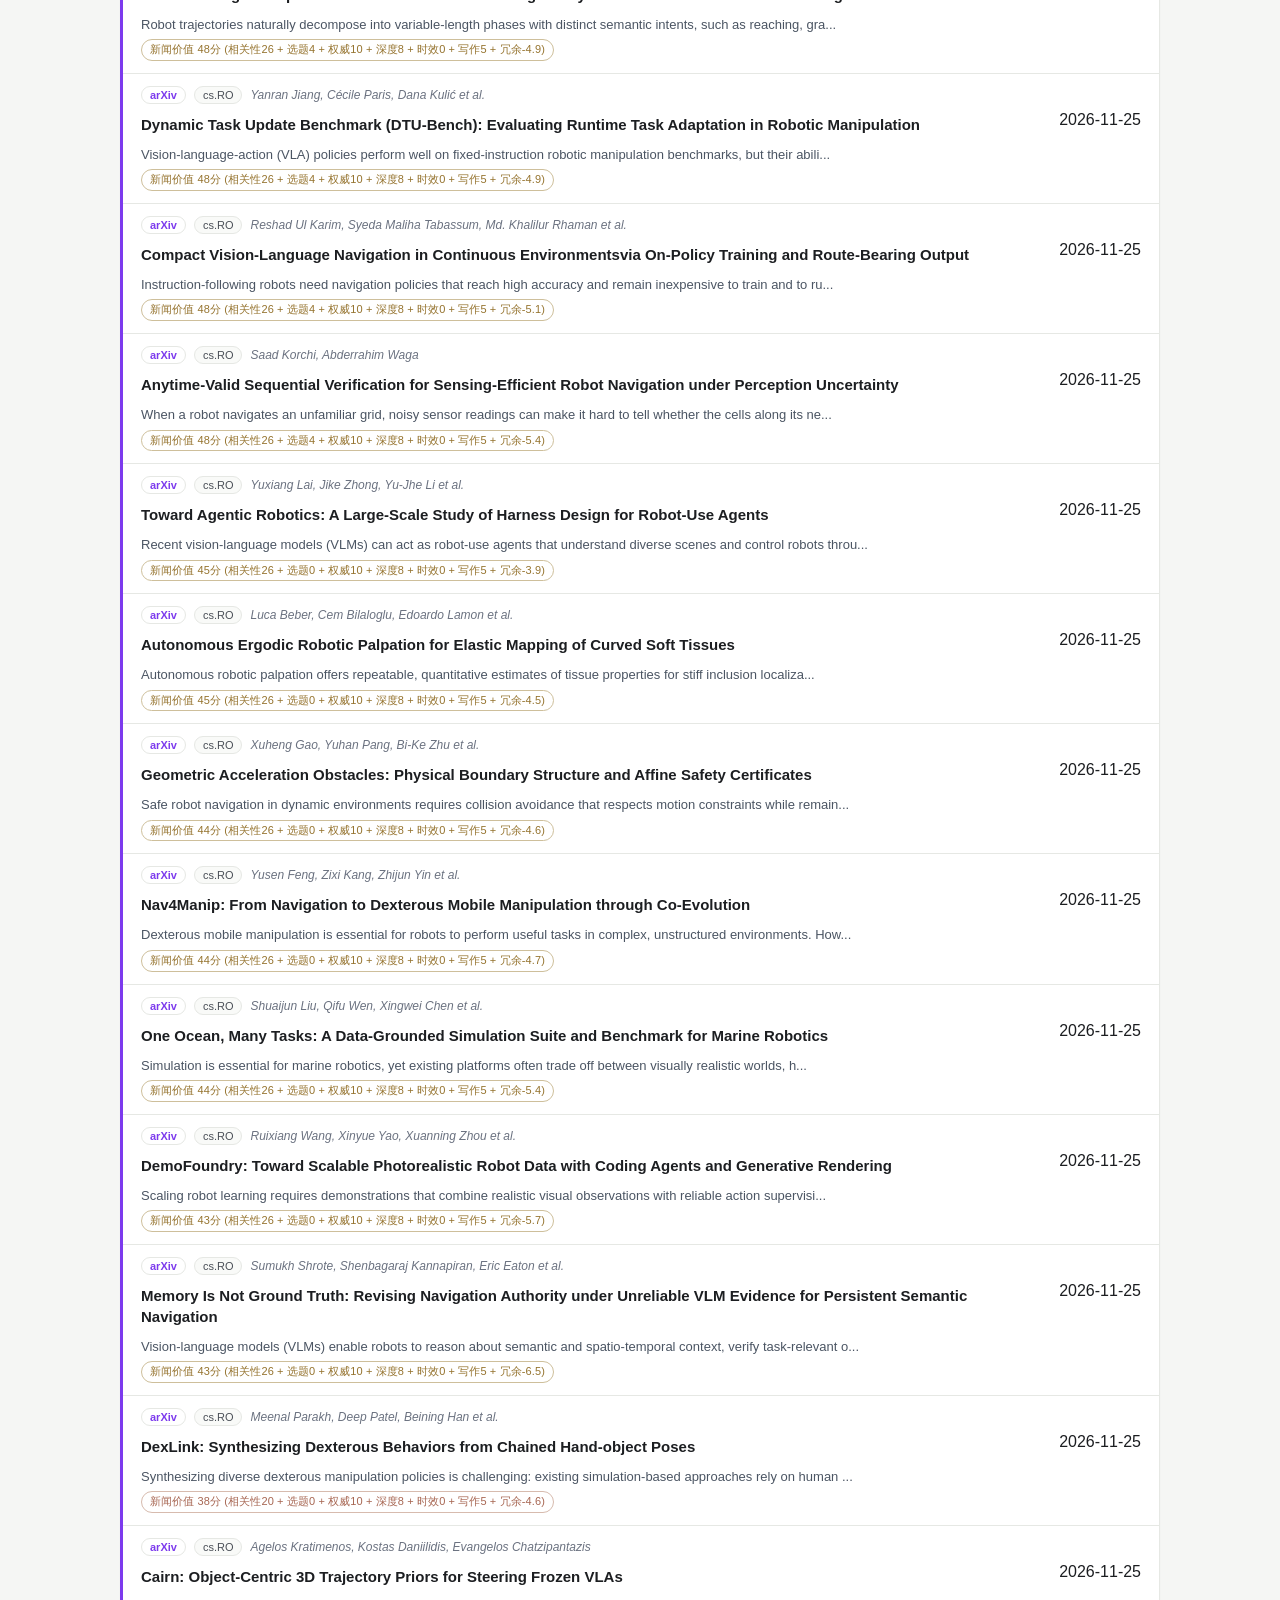
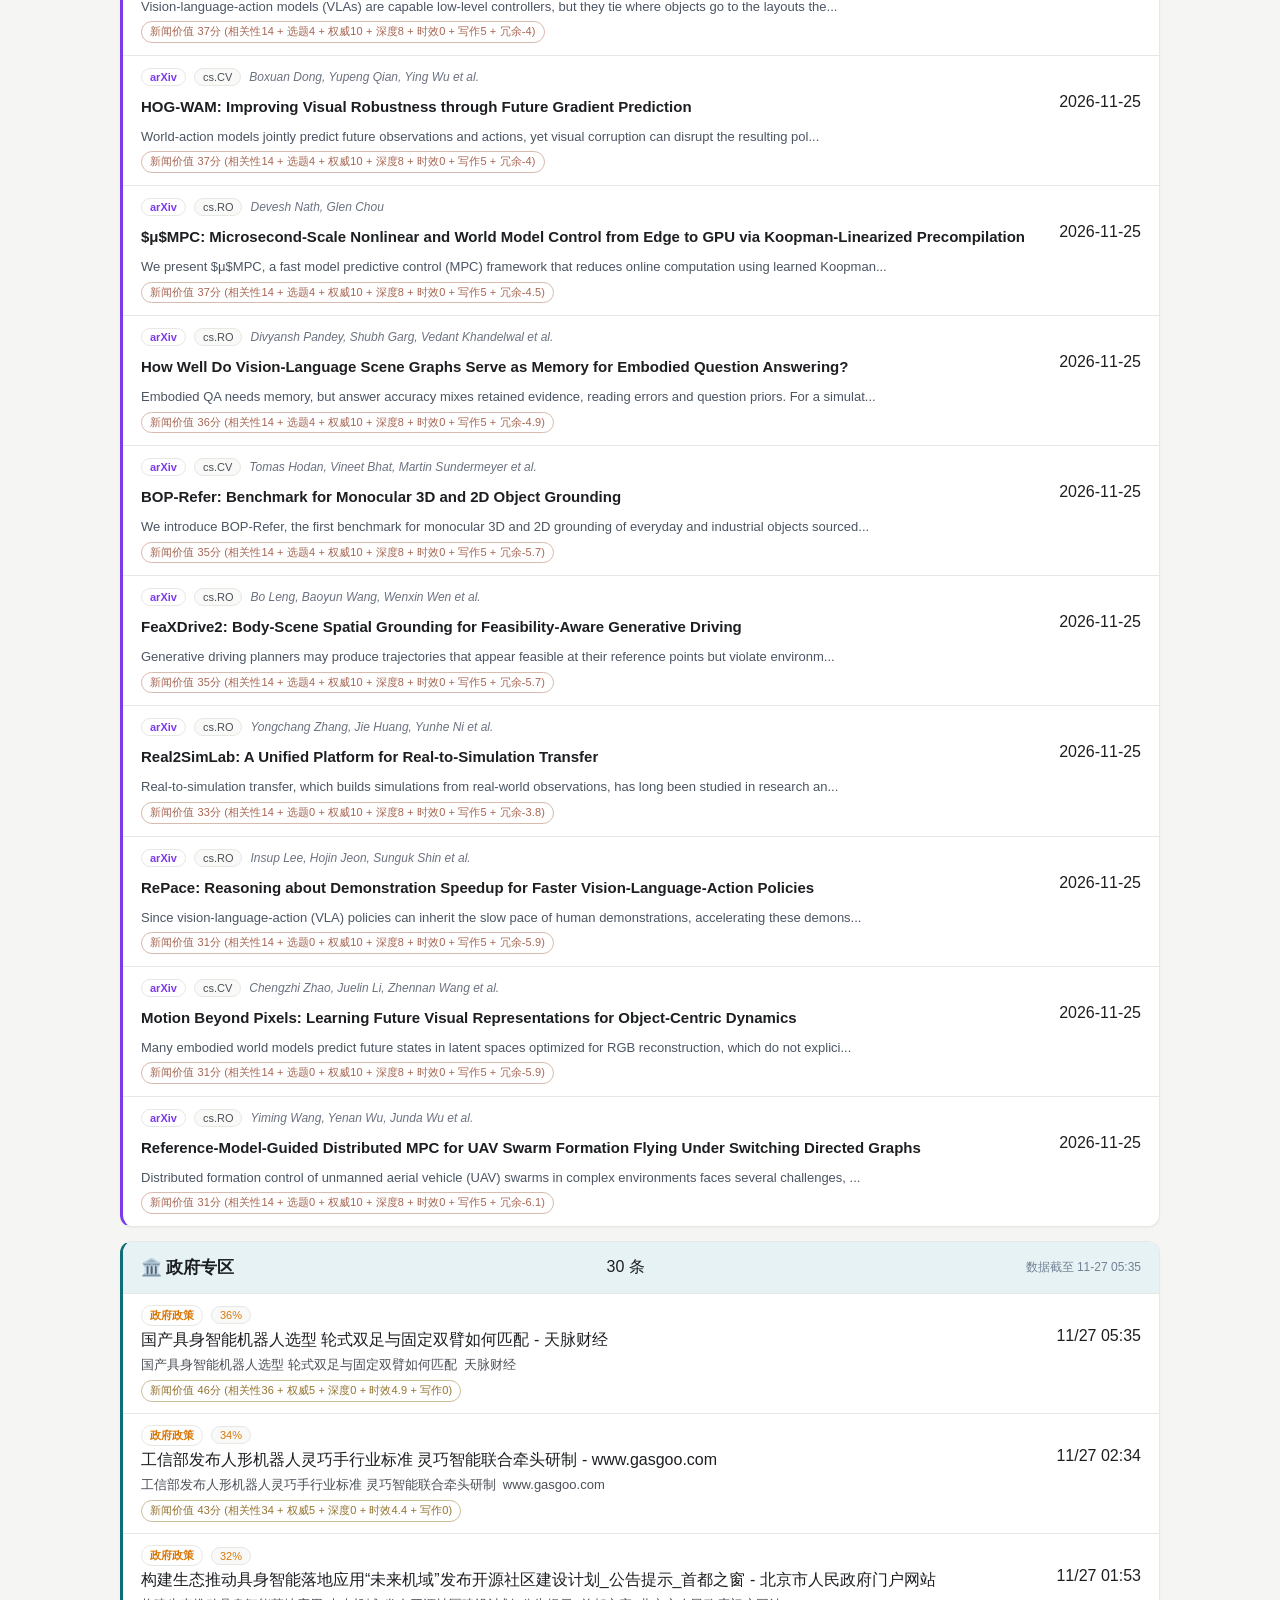
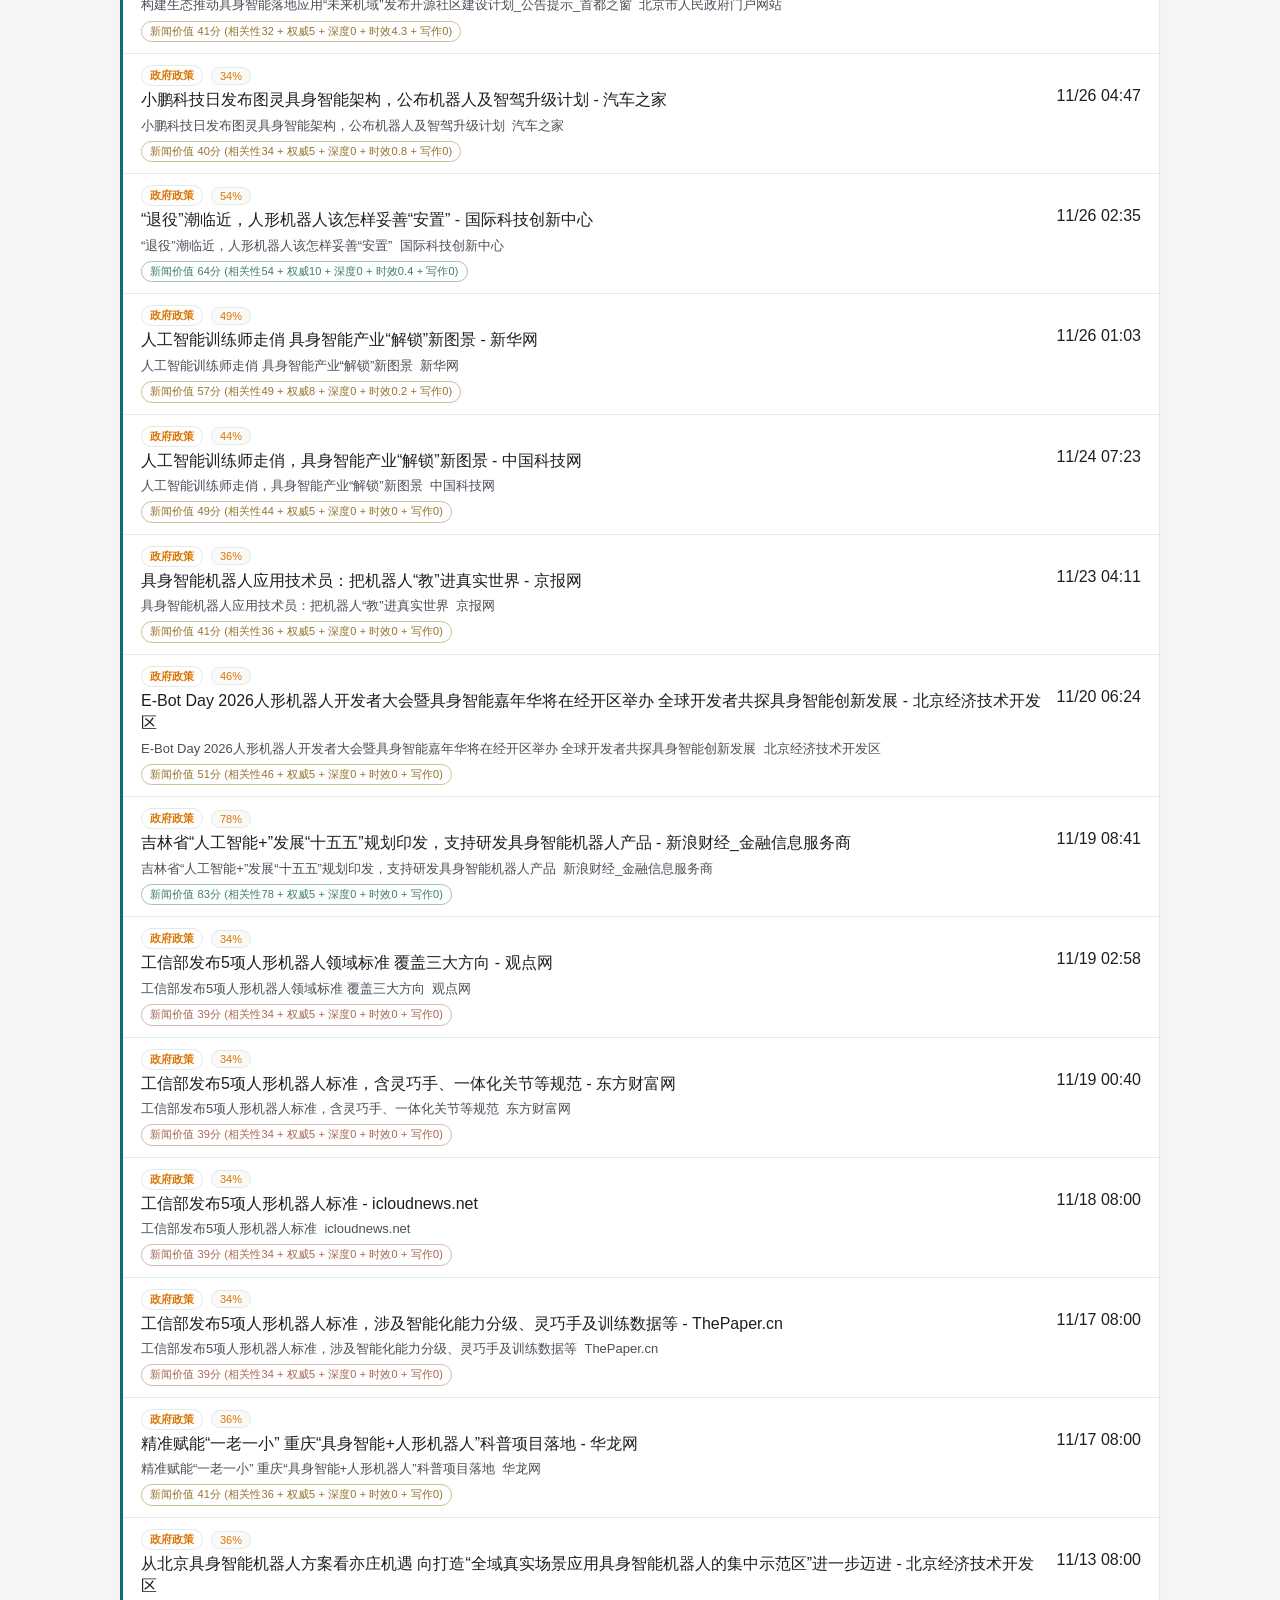
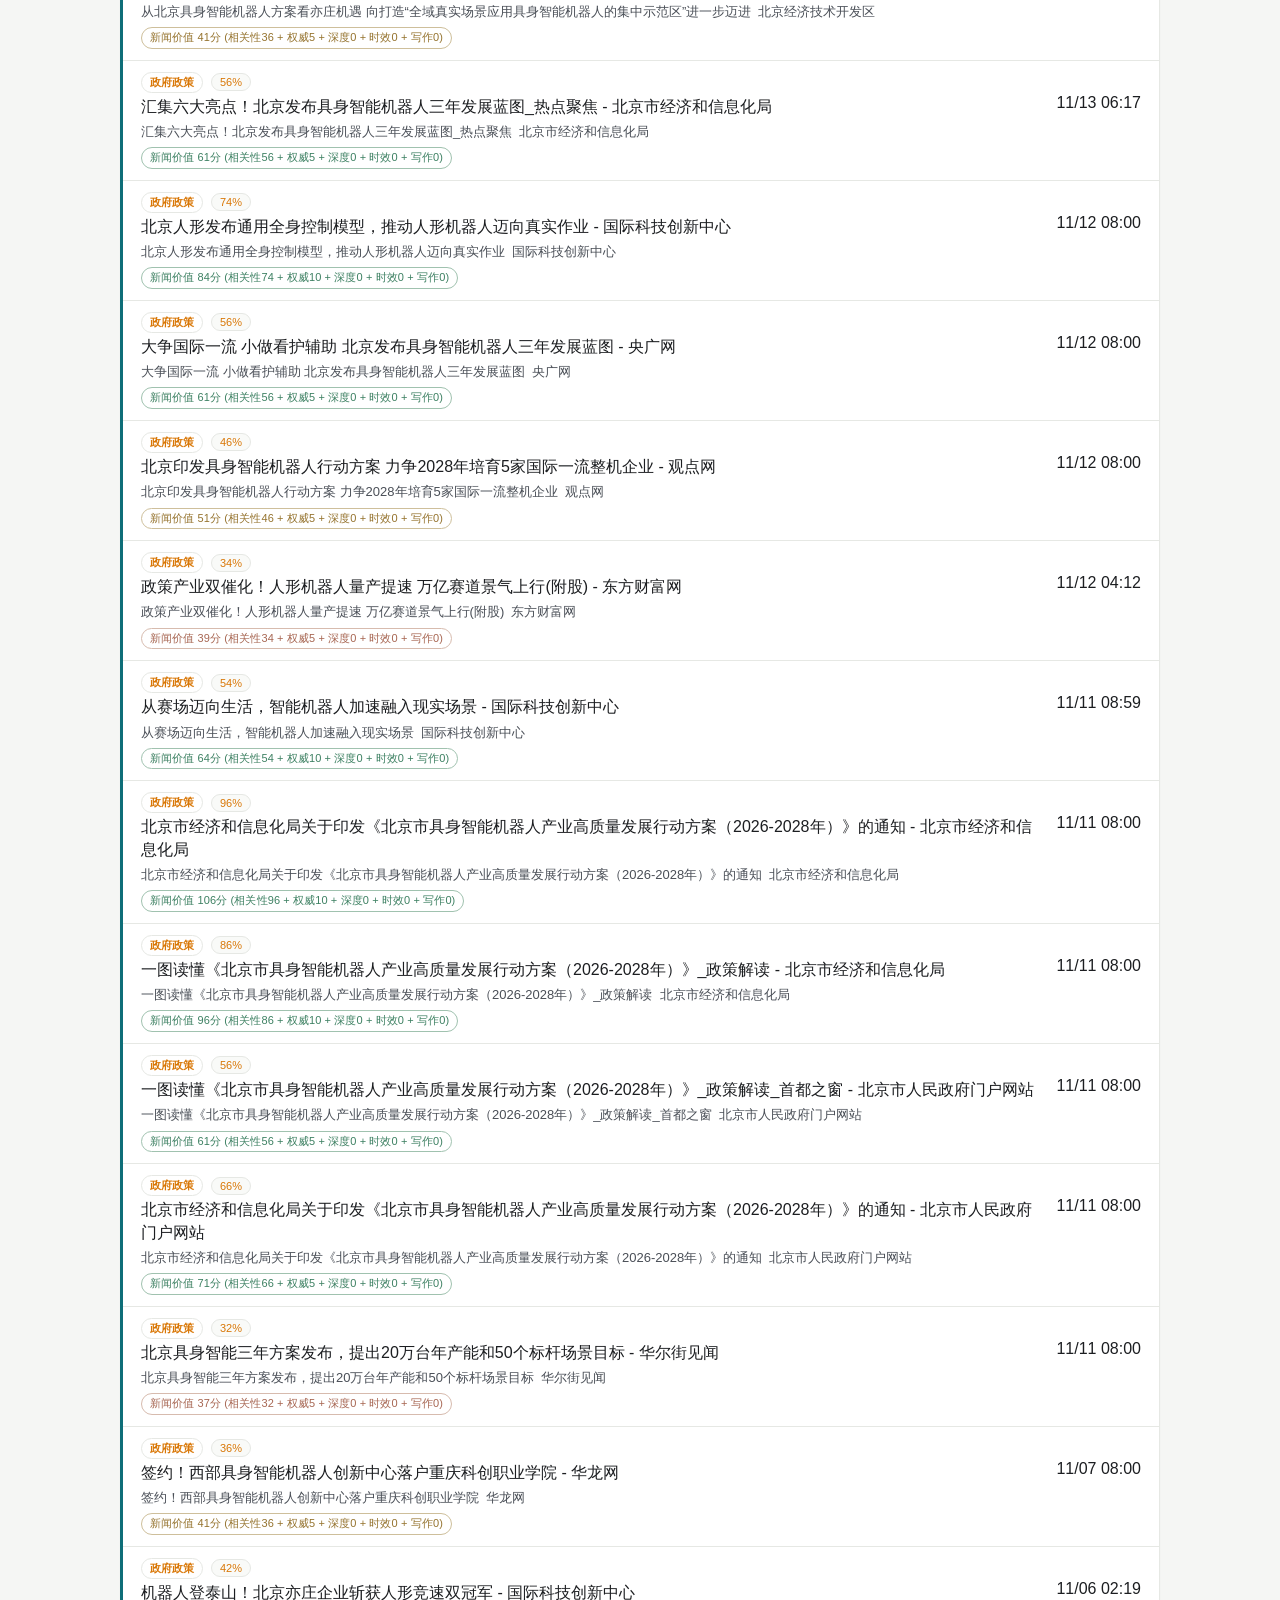
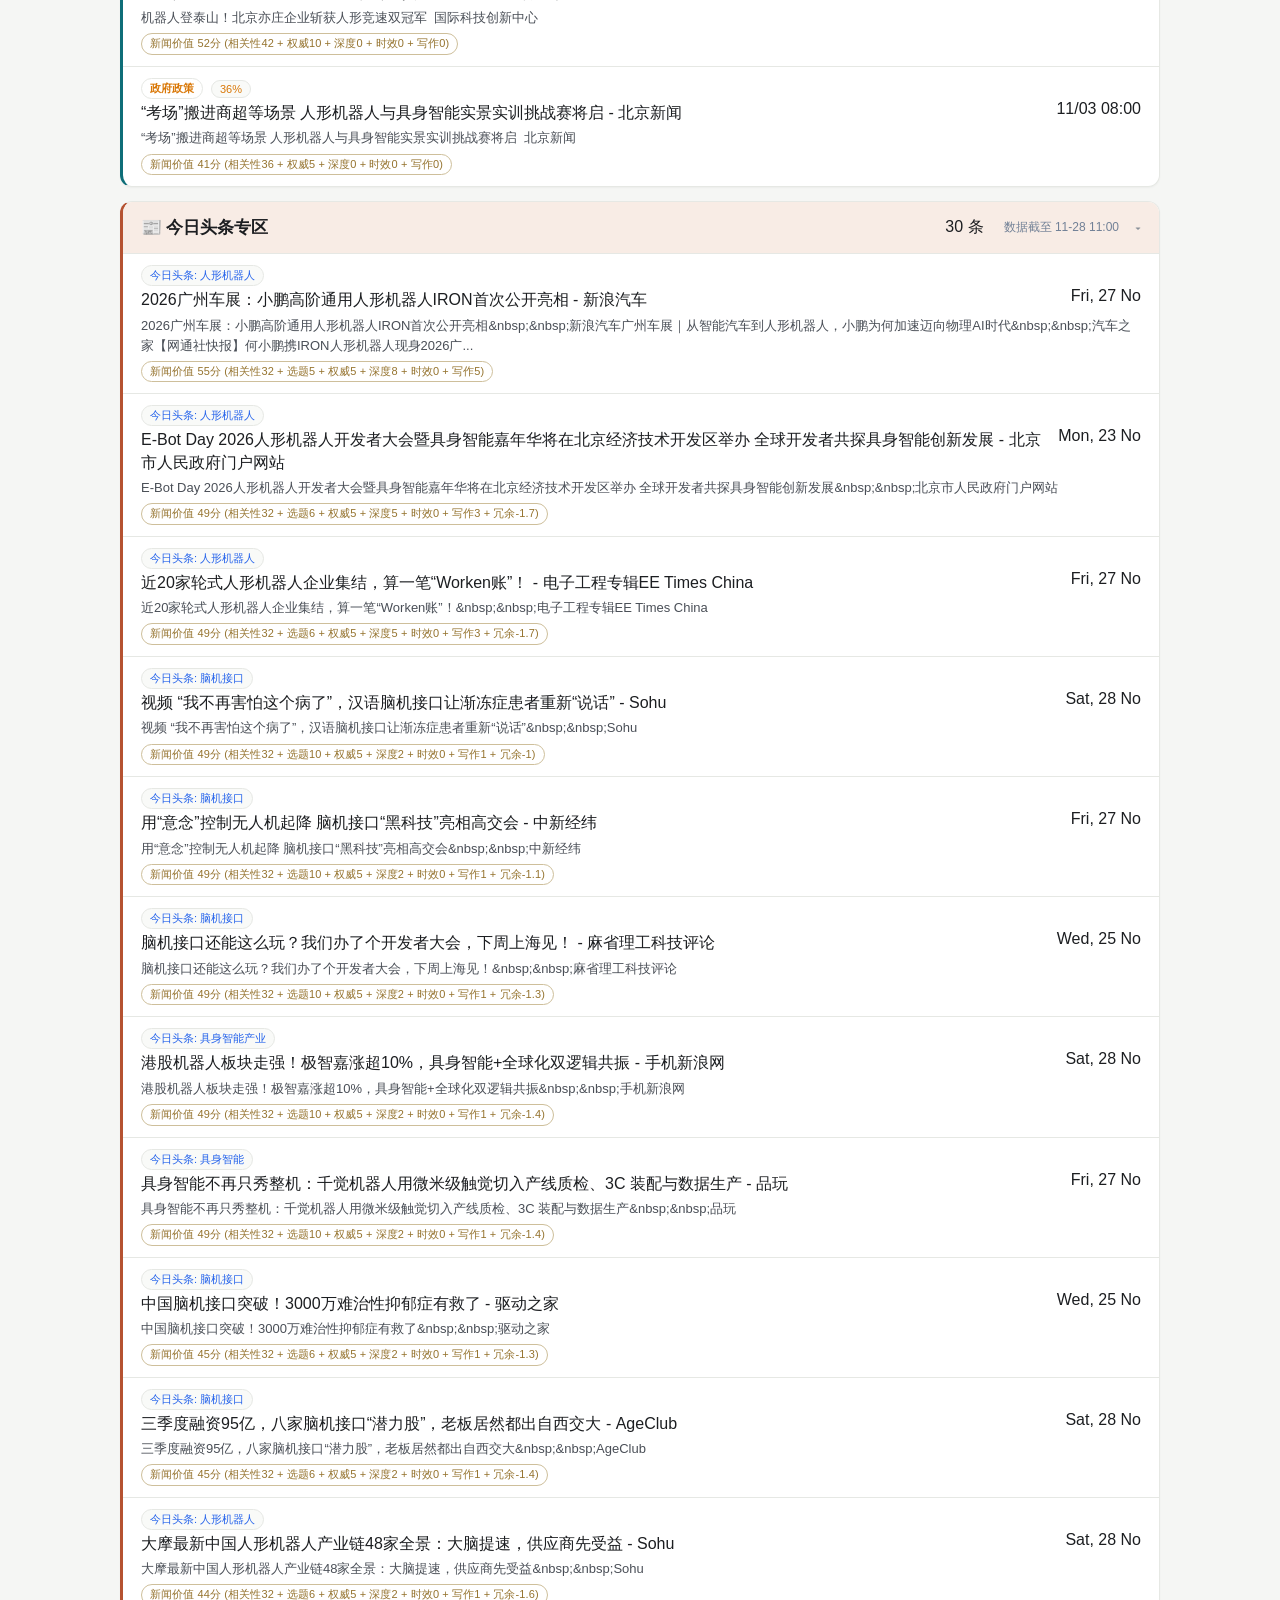
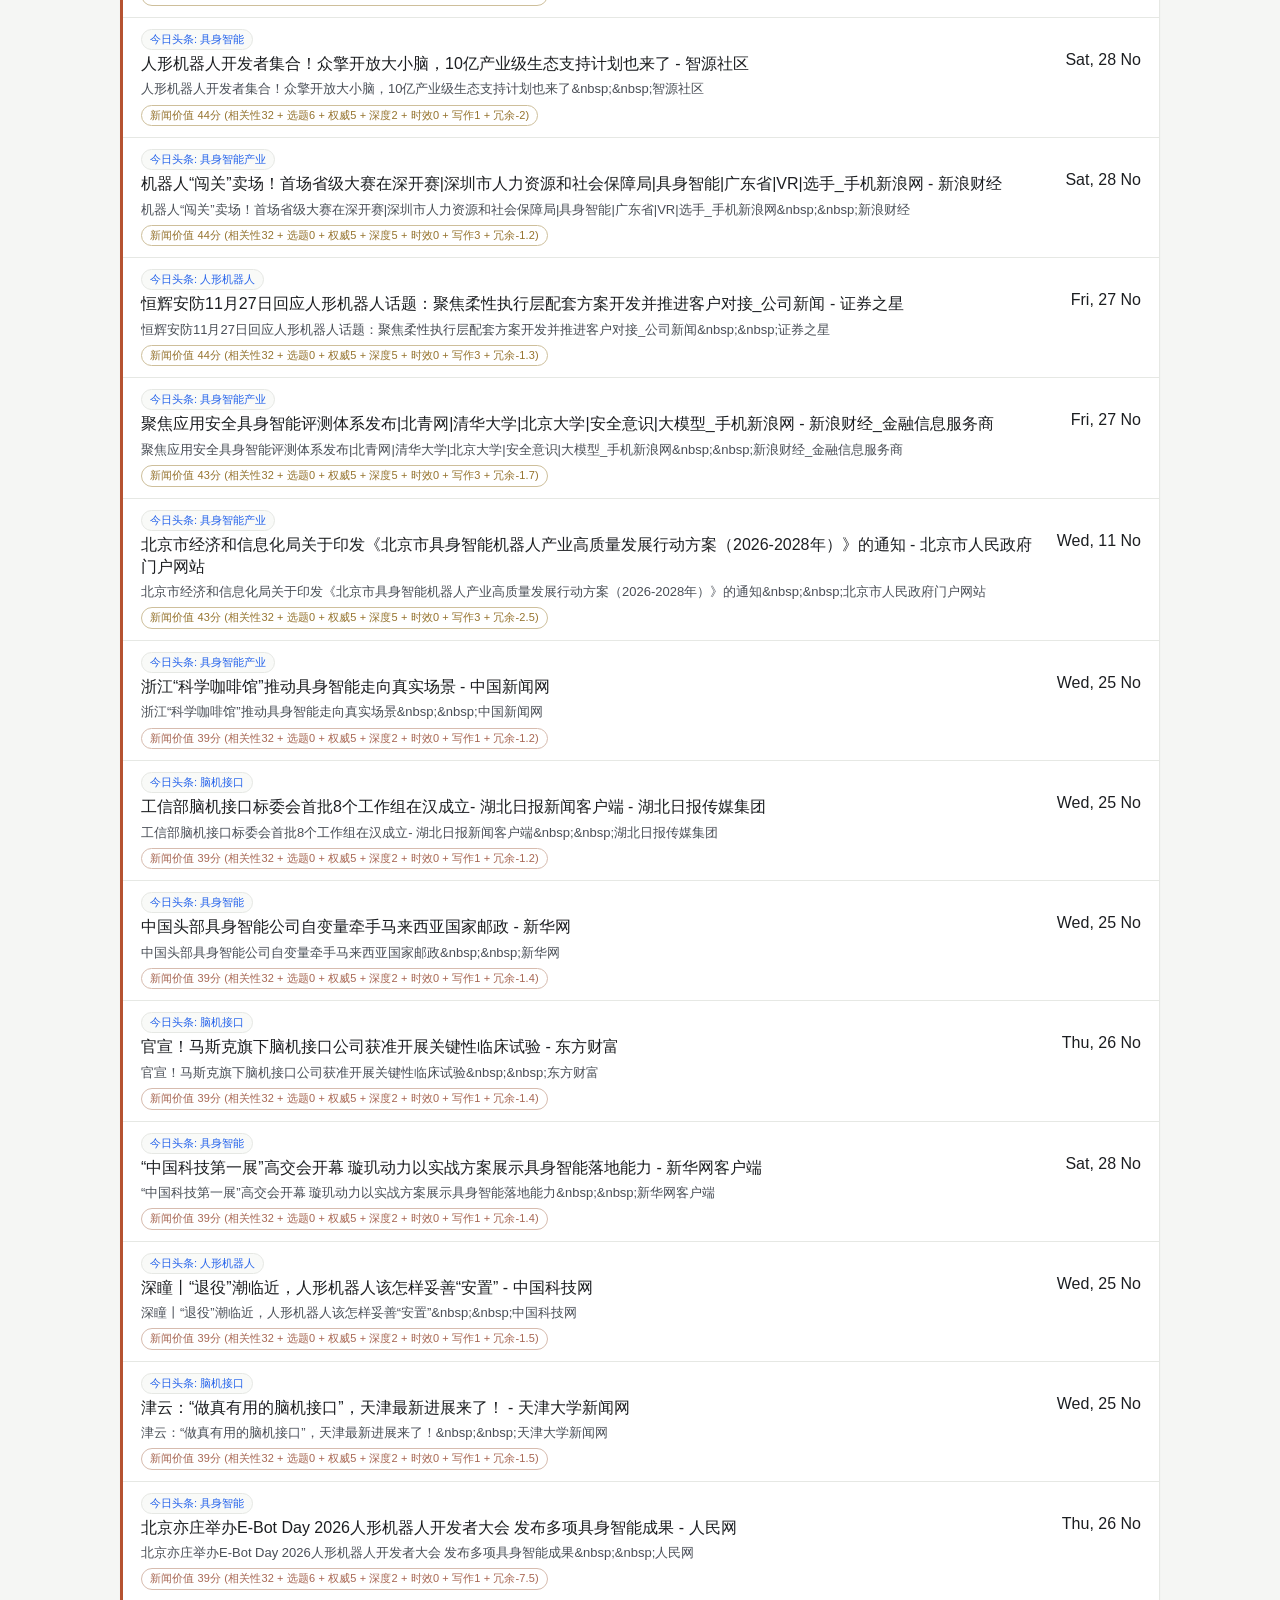
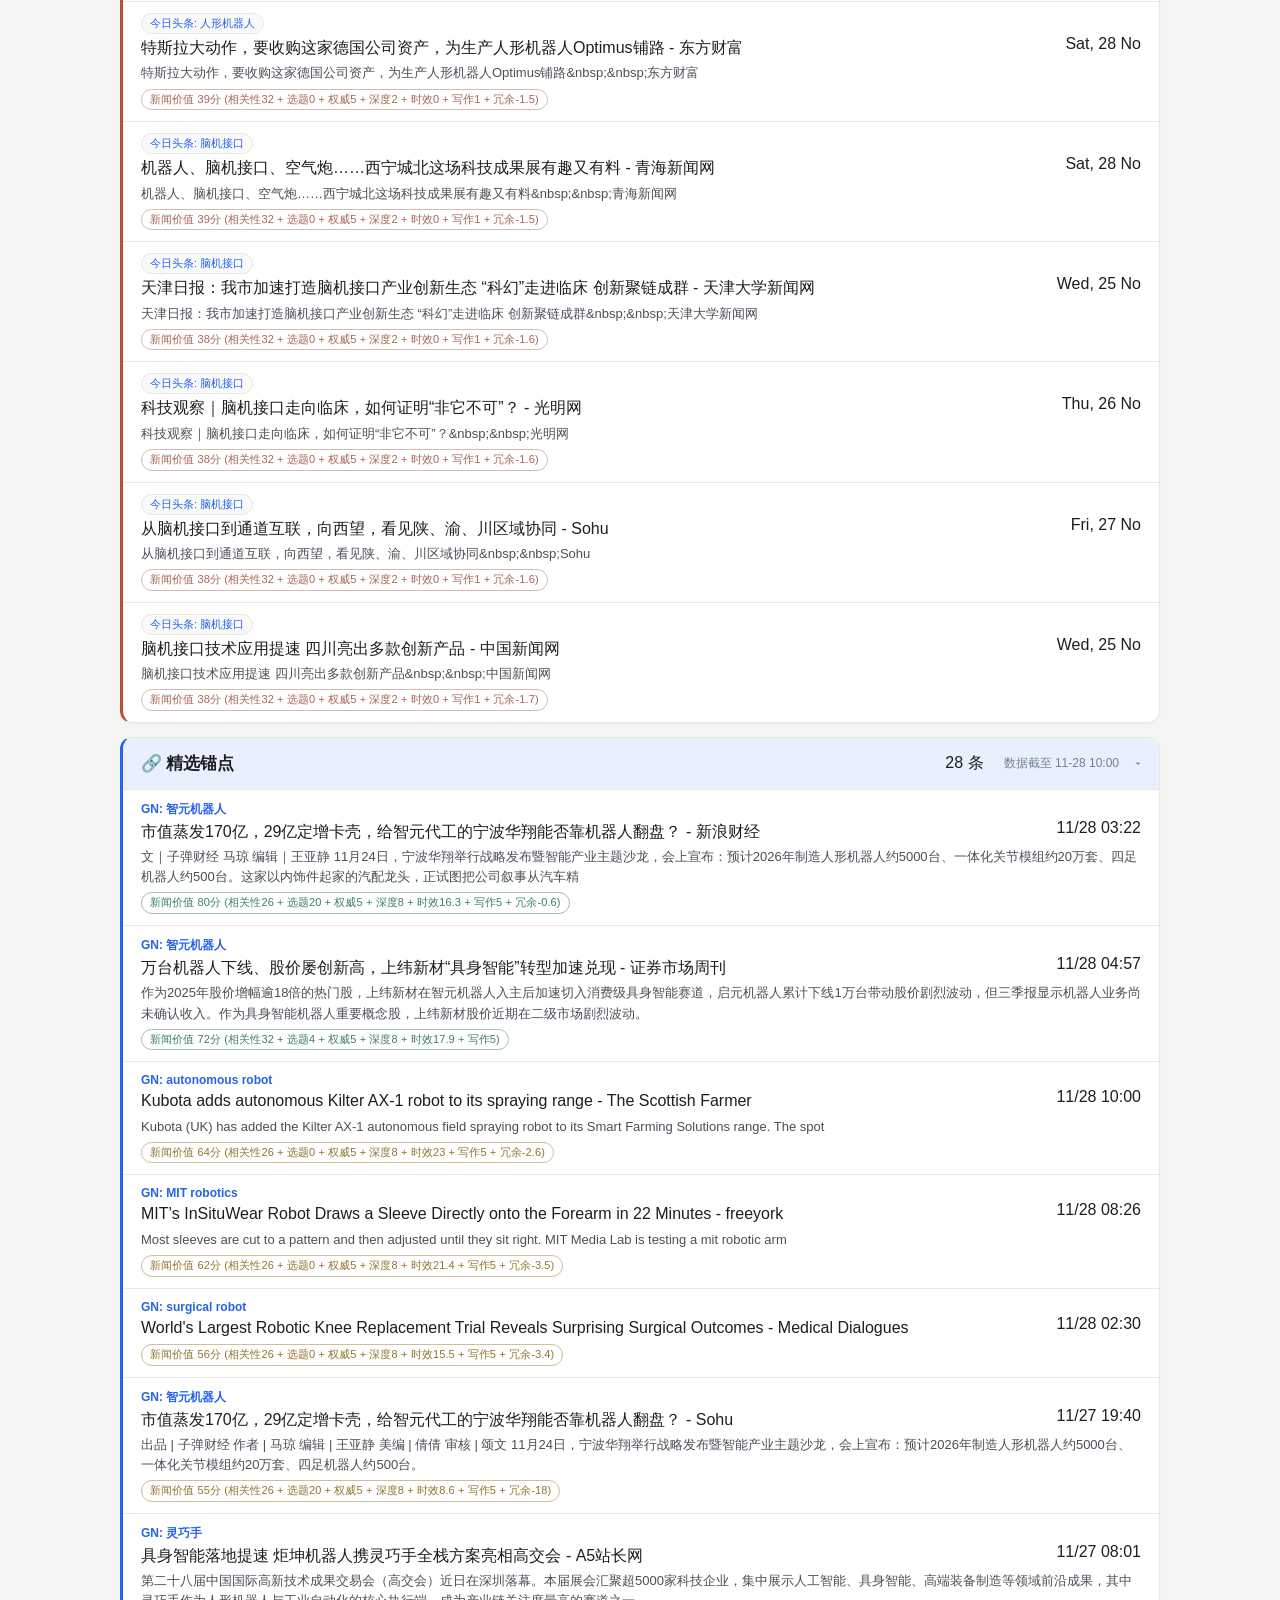
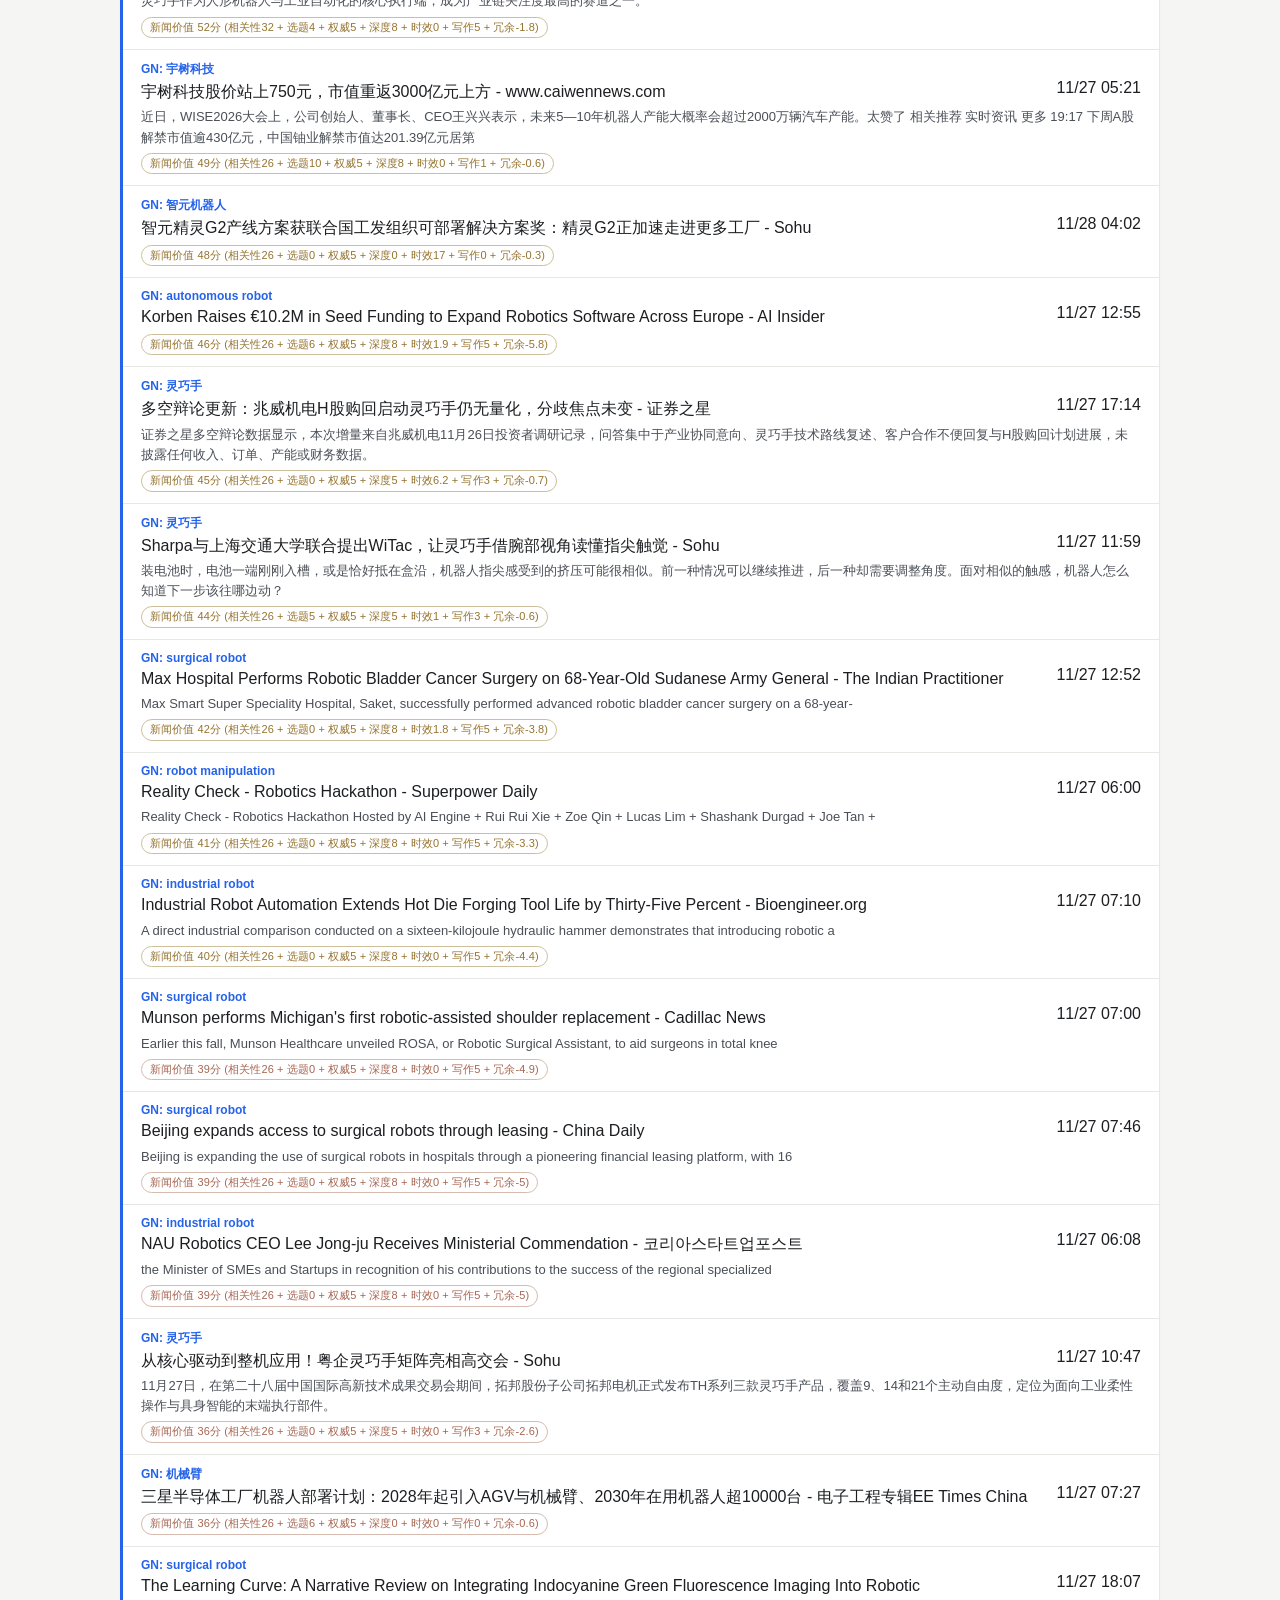
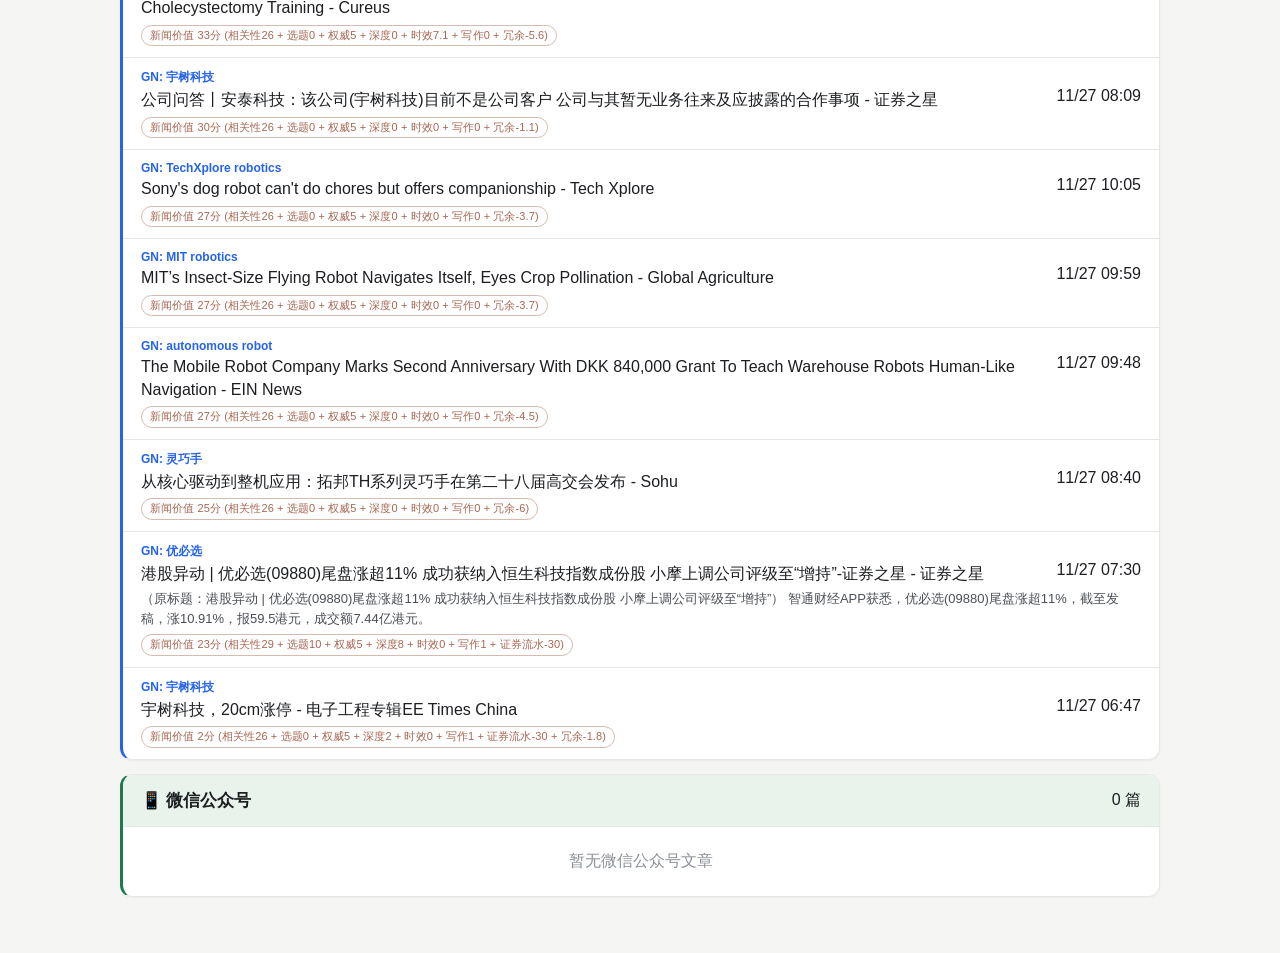
==== commit bf60dcd0: "[radar-auto] data refresh 2026-11-28T12:04:22Z" ====
--- a/index.html
+++ b/index.html
@@ -162,6 +162,6 @@
       </article>
     </template>
 
-    <script src="./assets/app.js?v=20261128112825" defer></script>
+    <script src="./assets/app.js?v=20261128120422" defer></script>
   </body>
 </html>
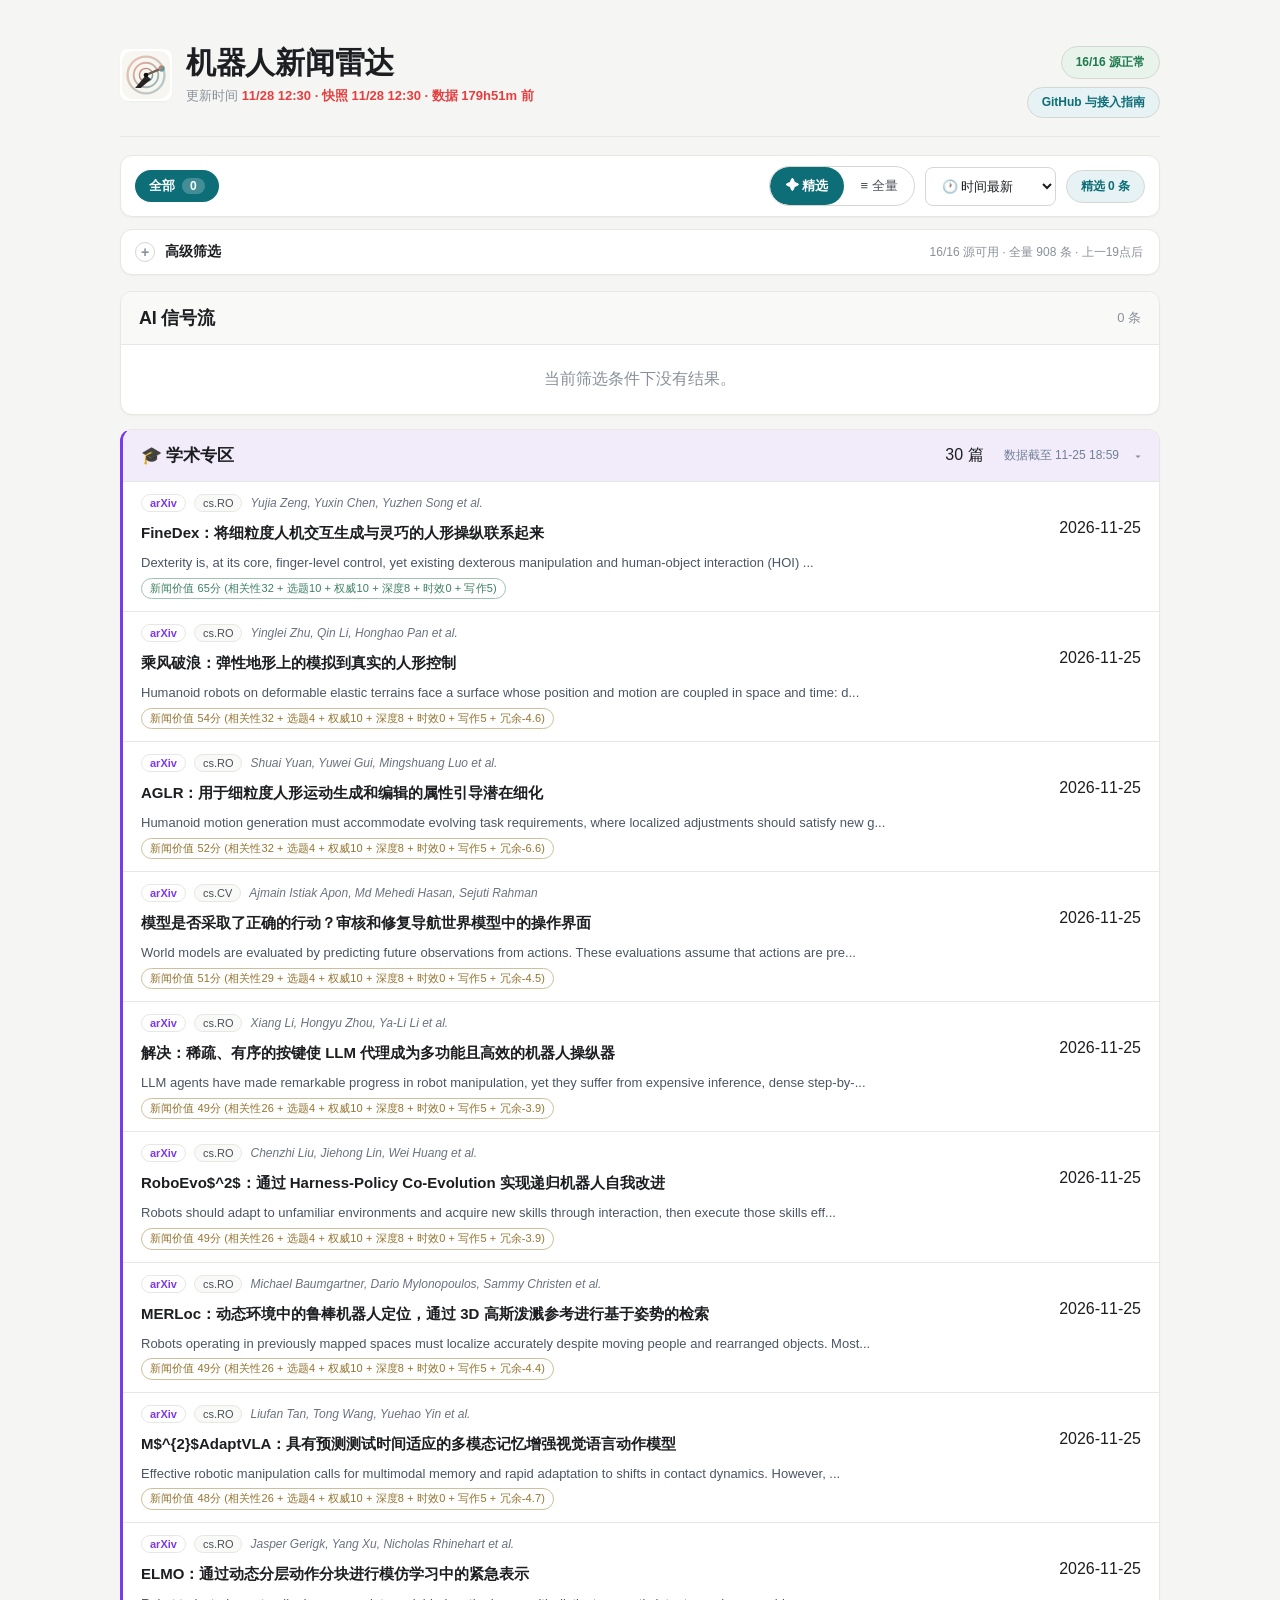
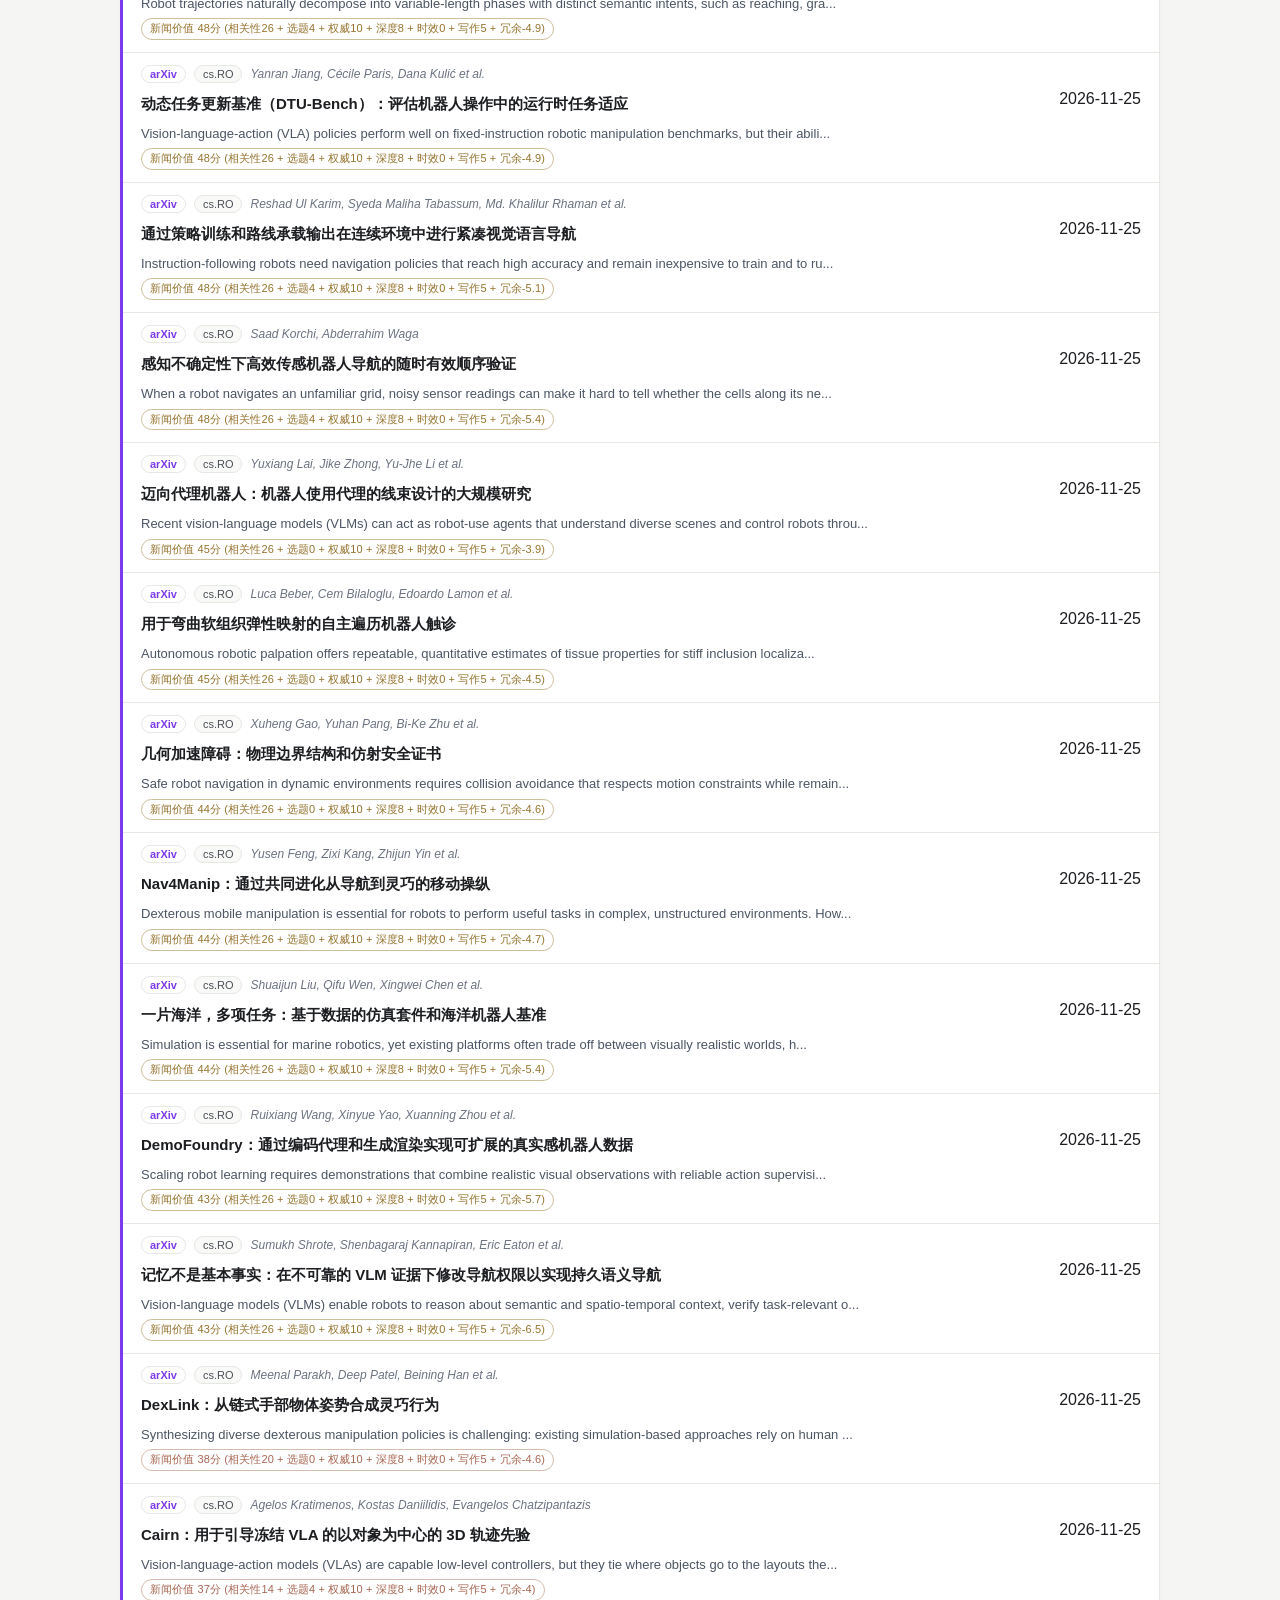
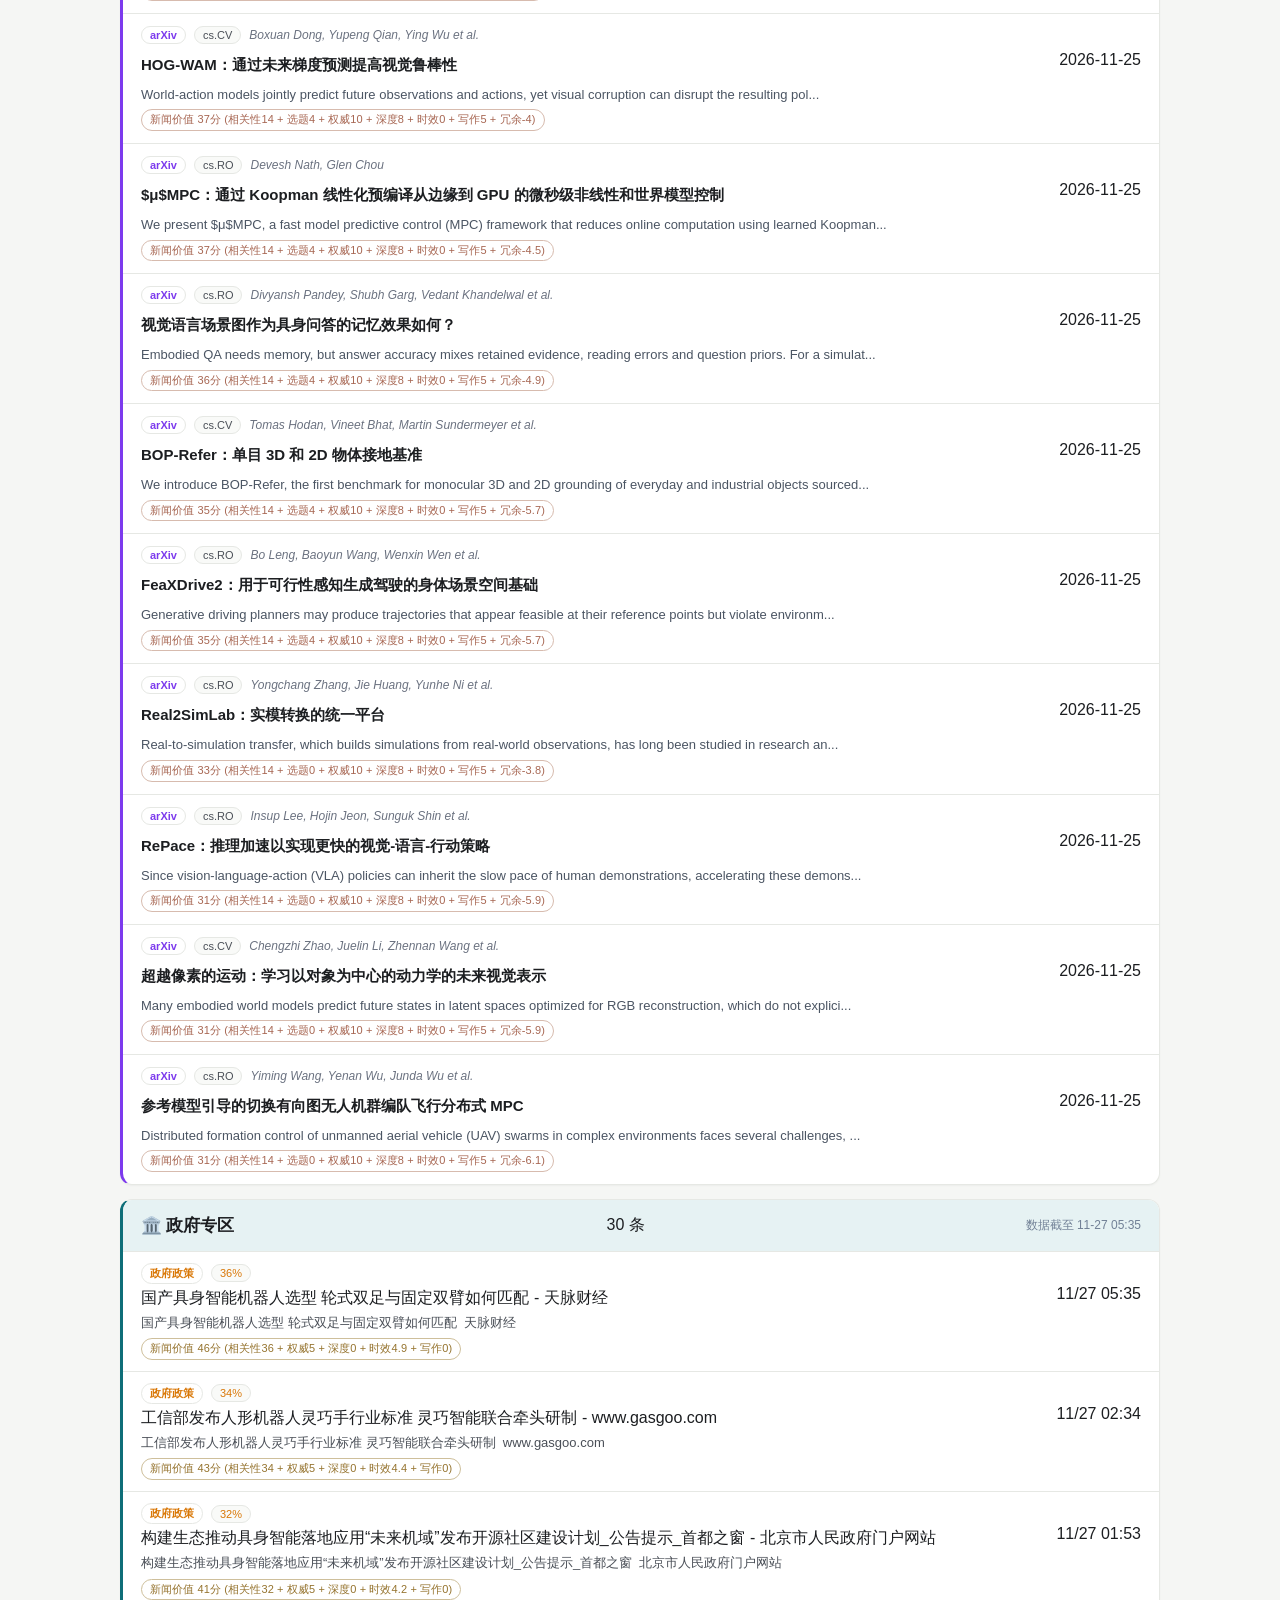
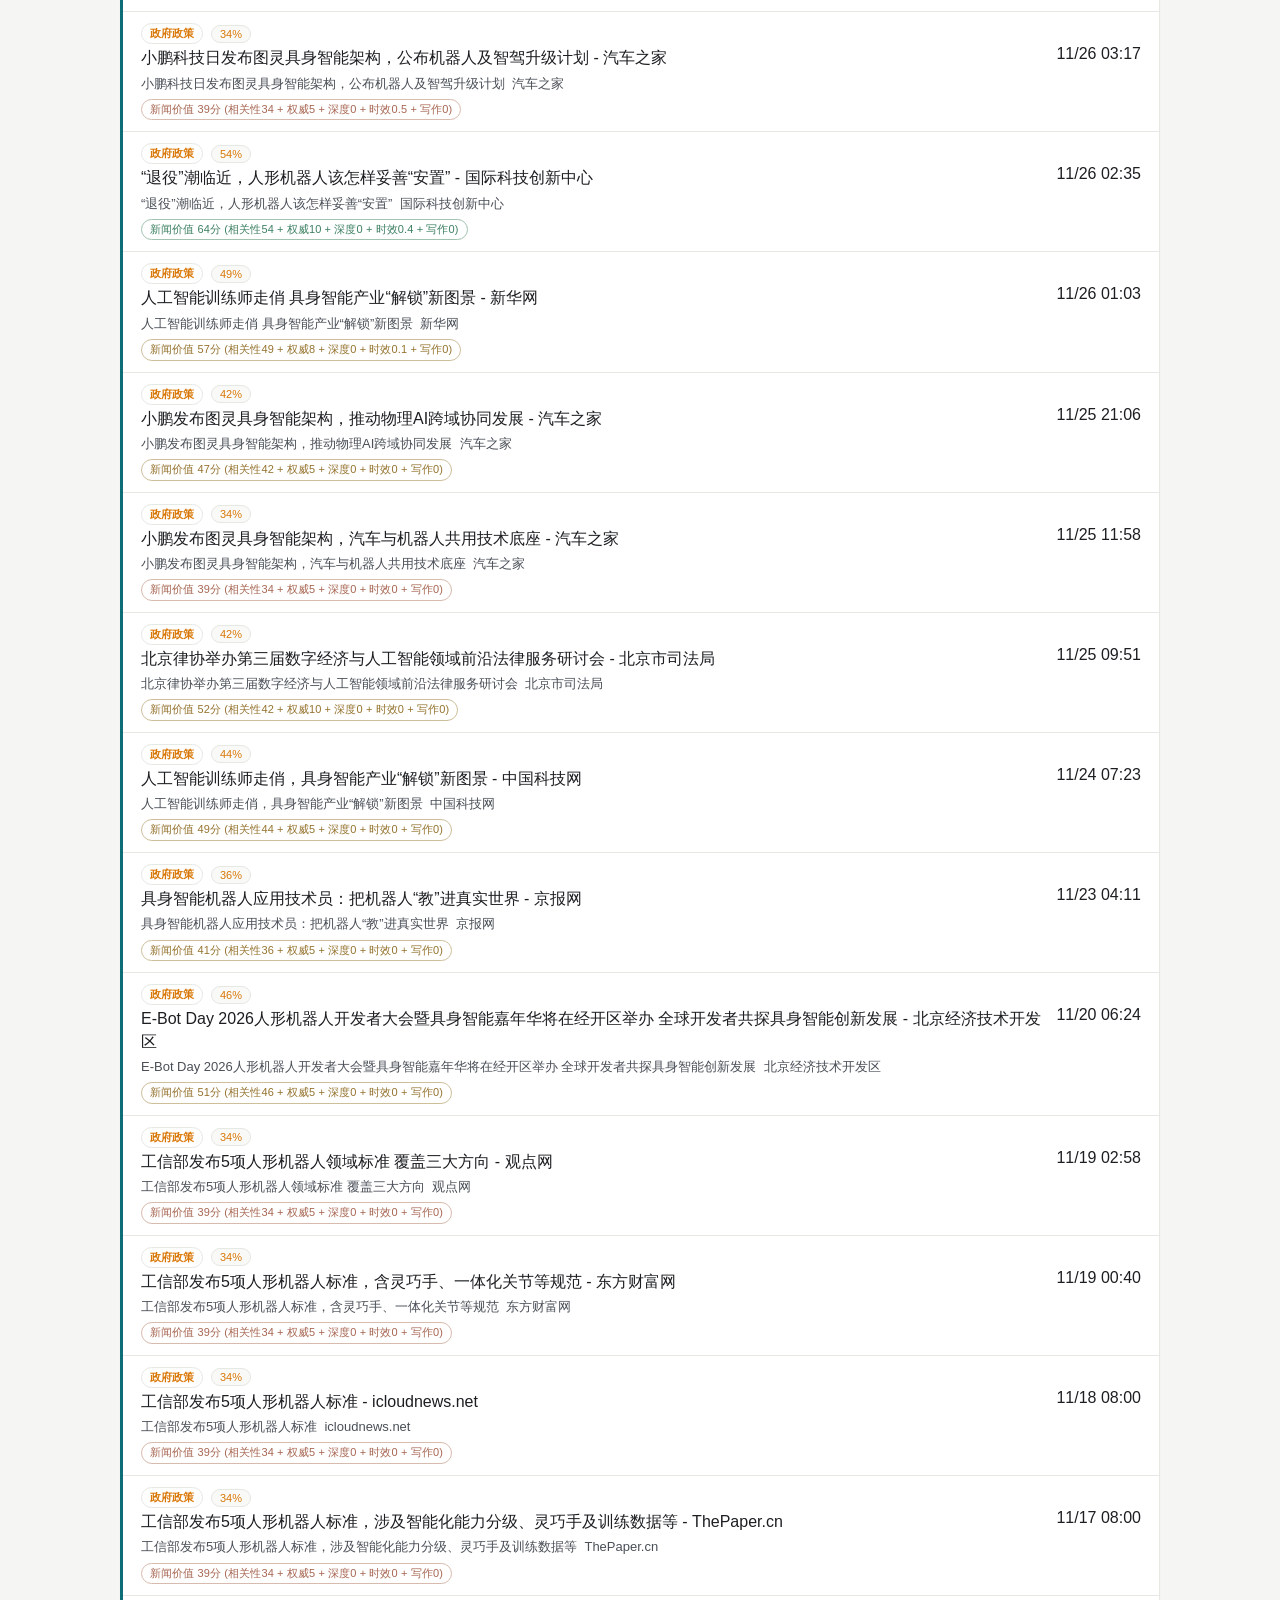
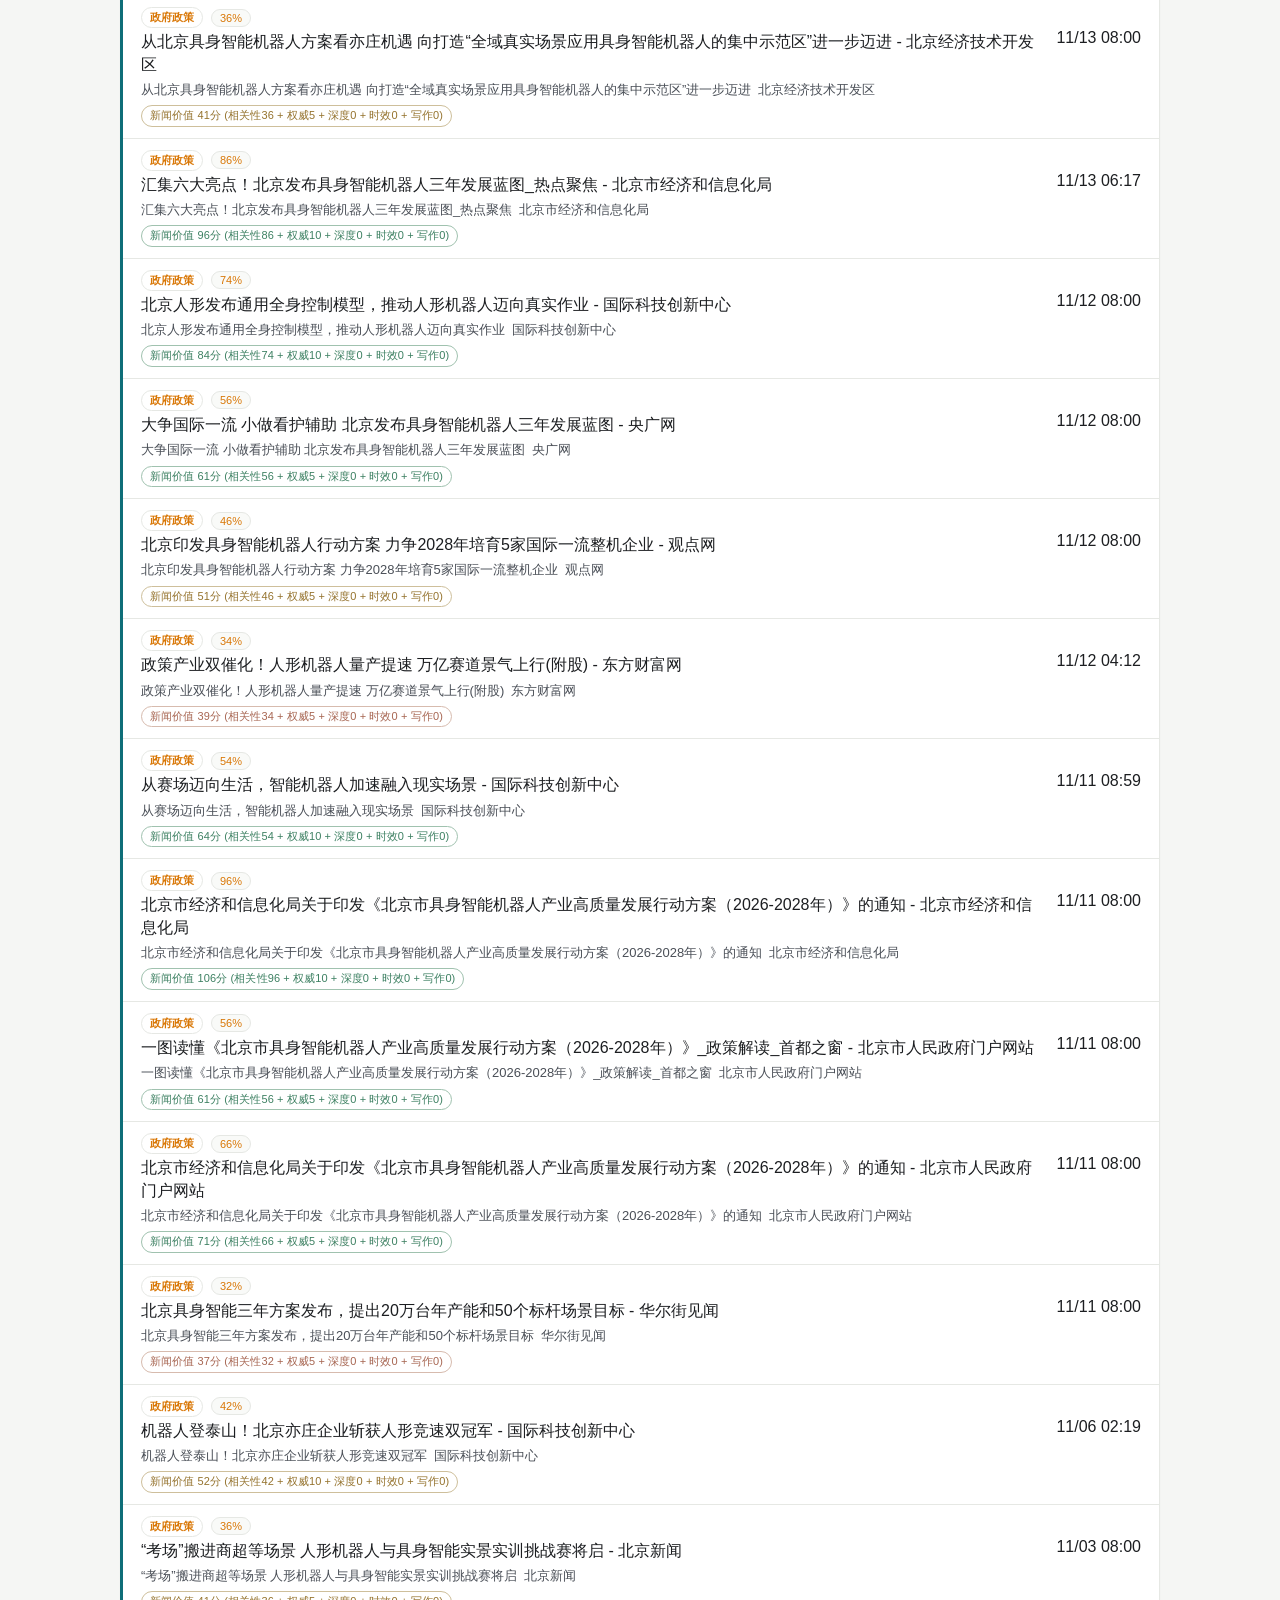
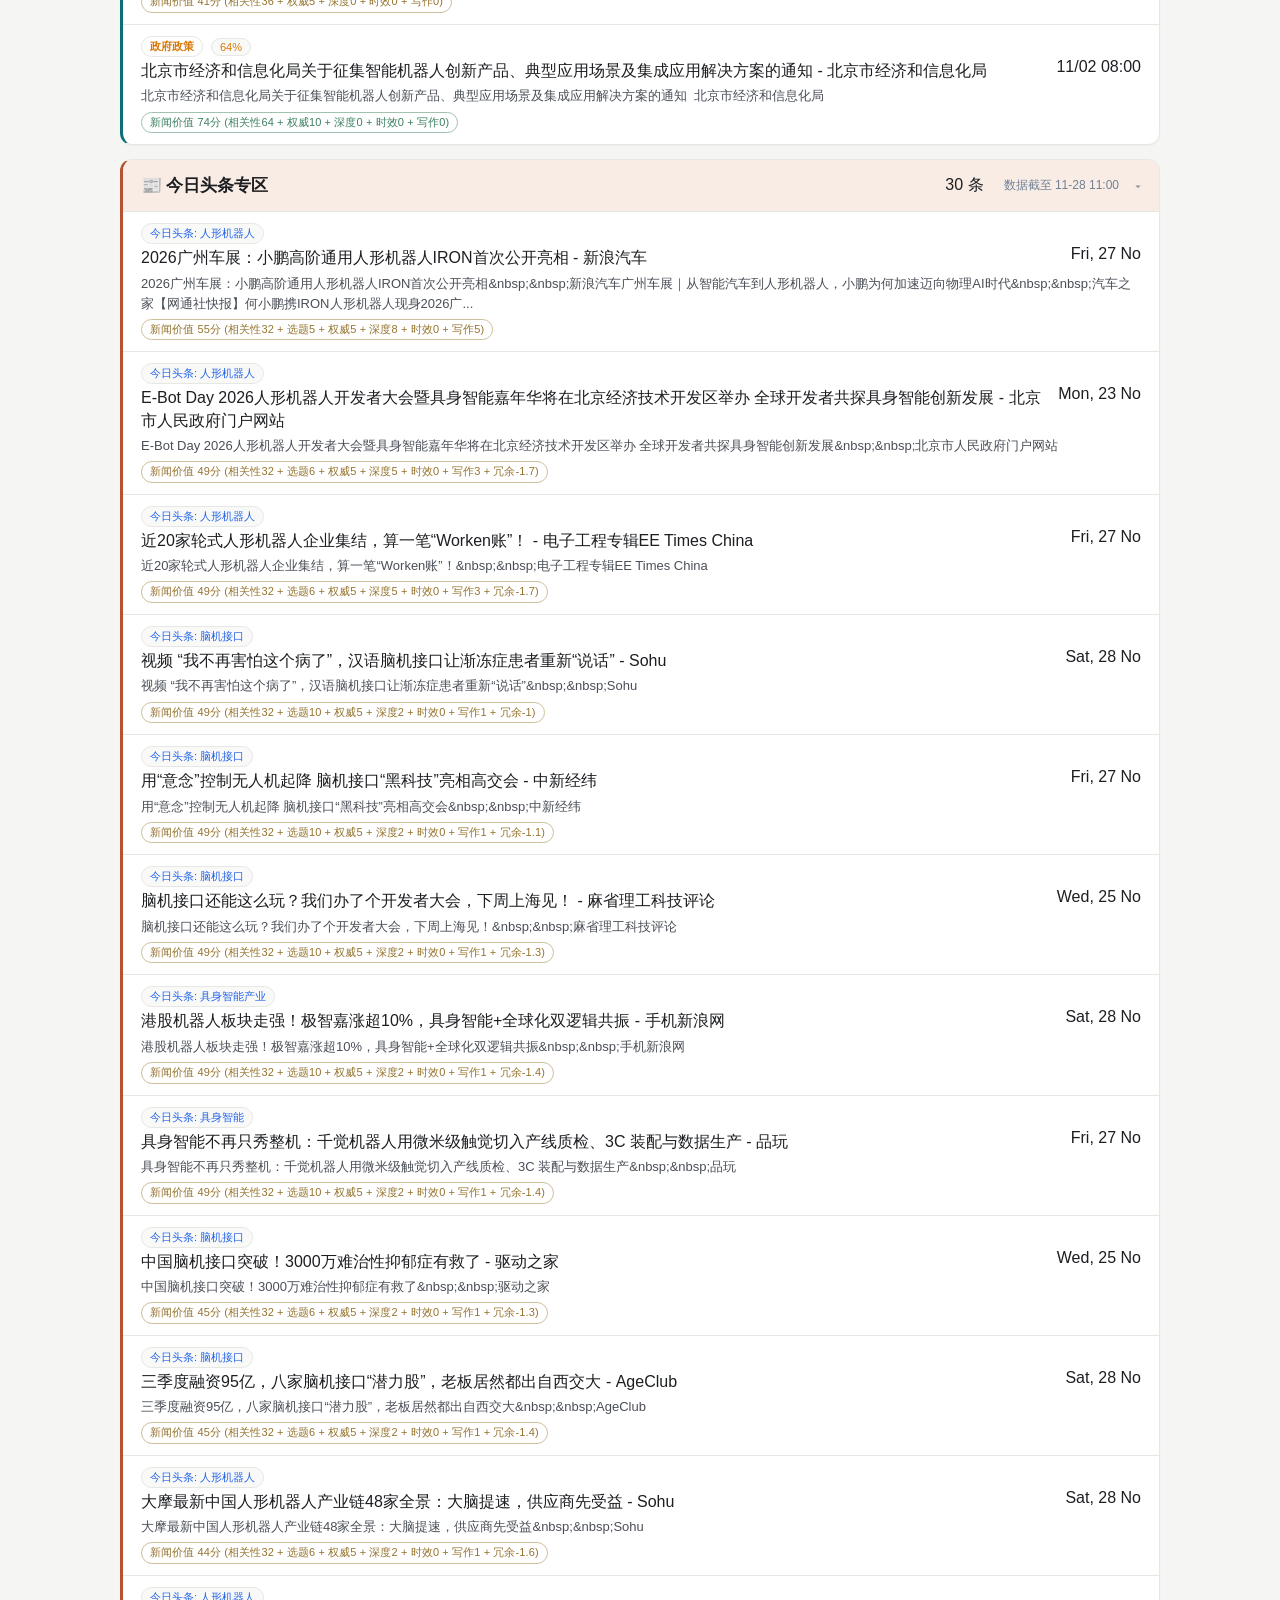
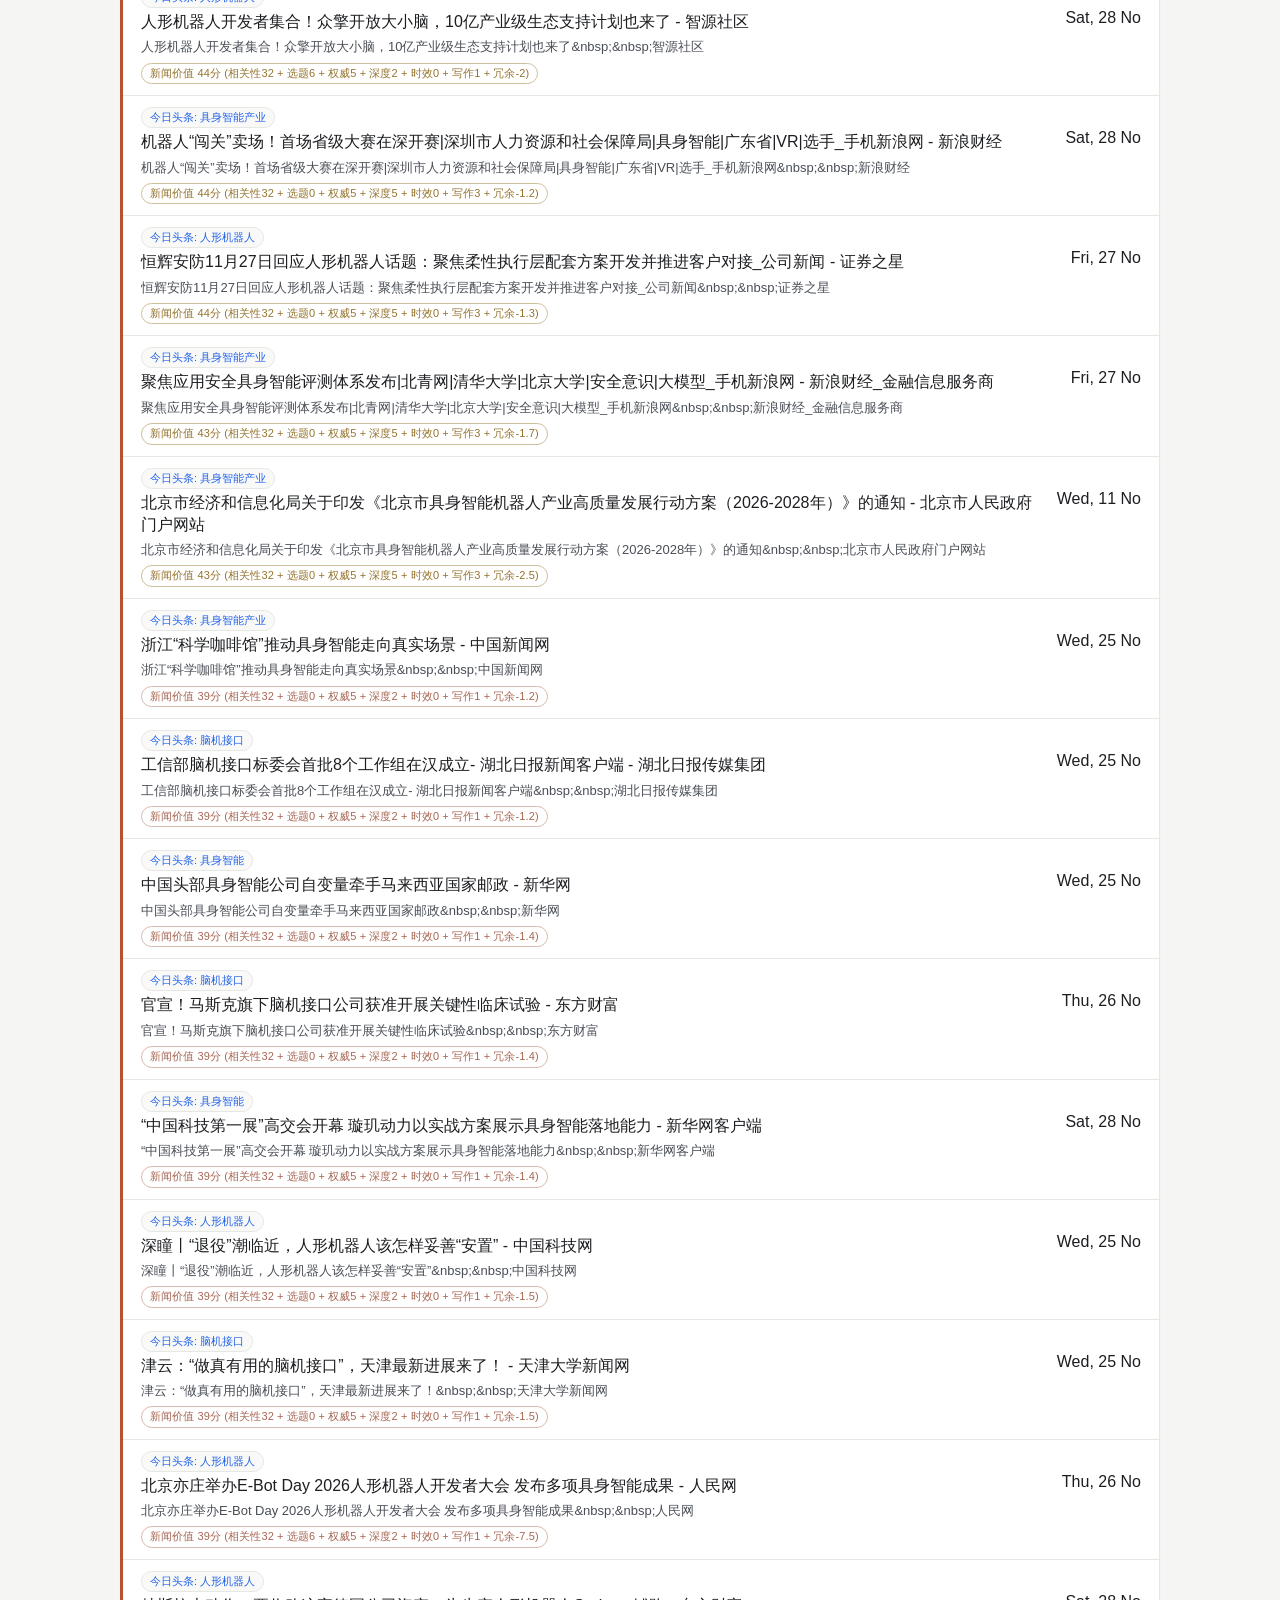
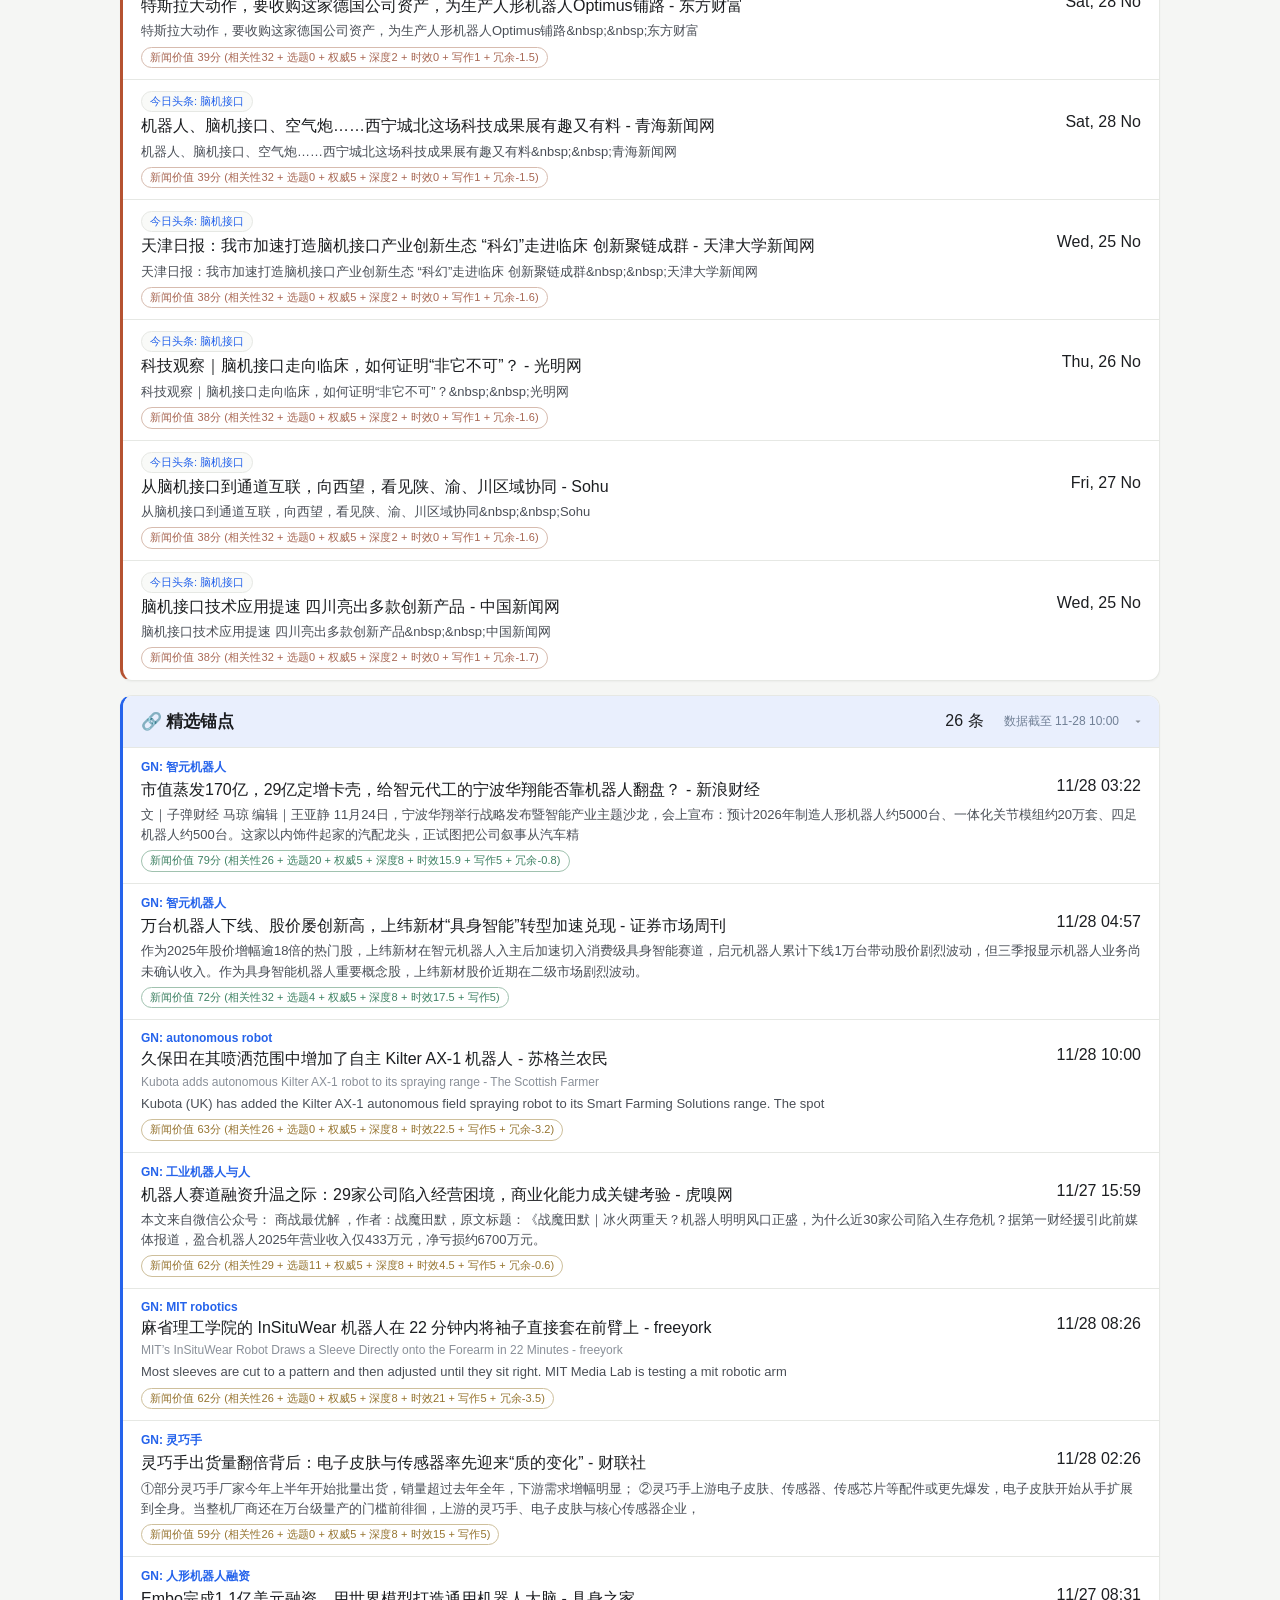
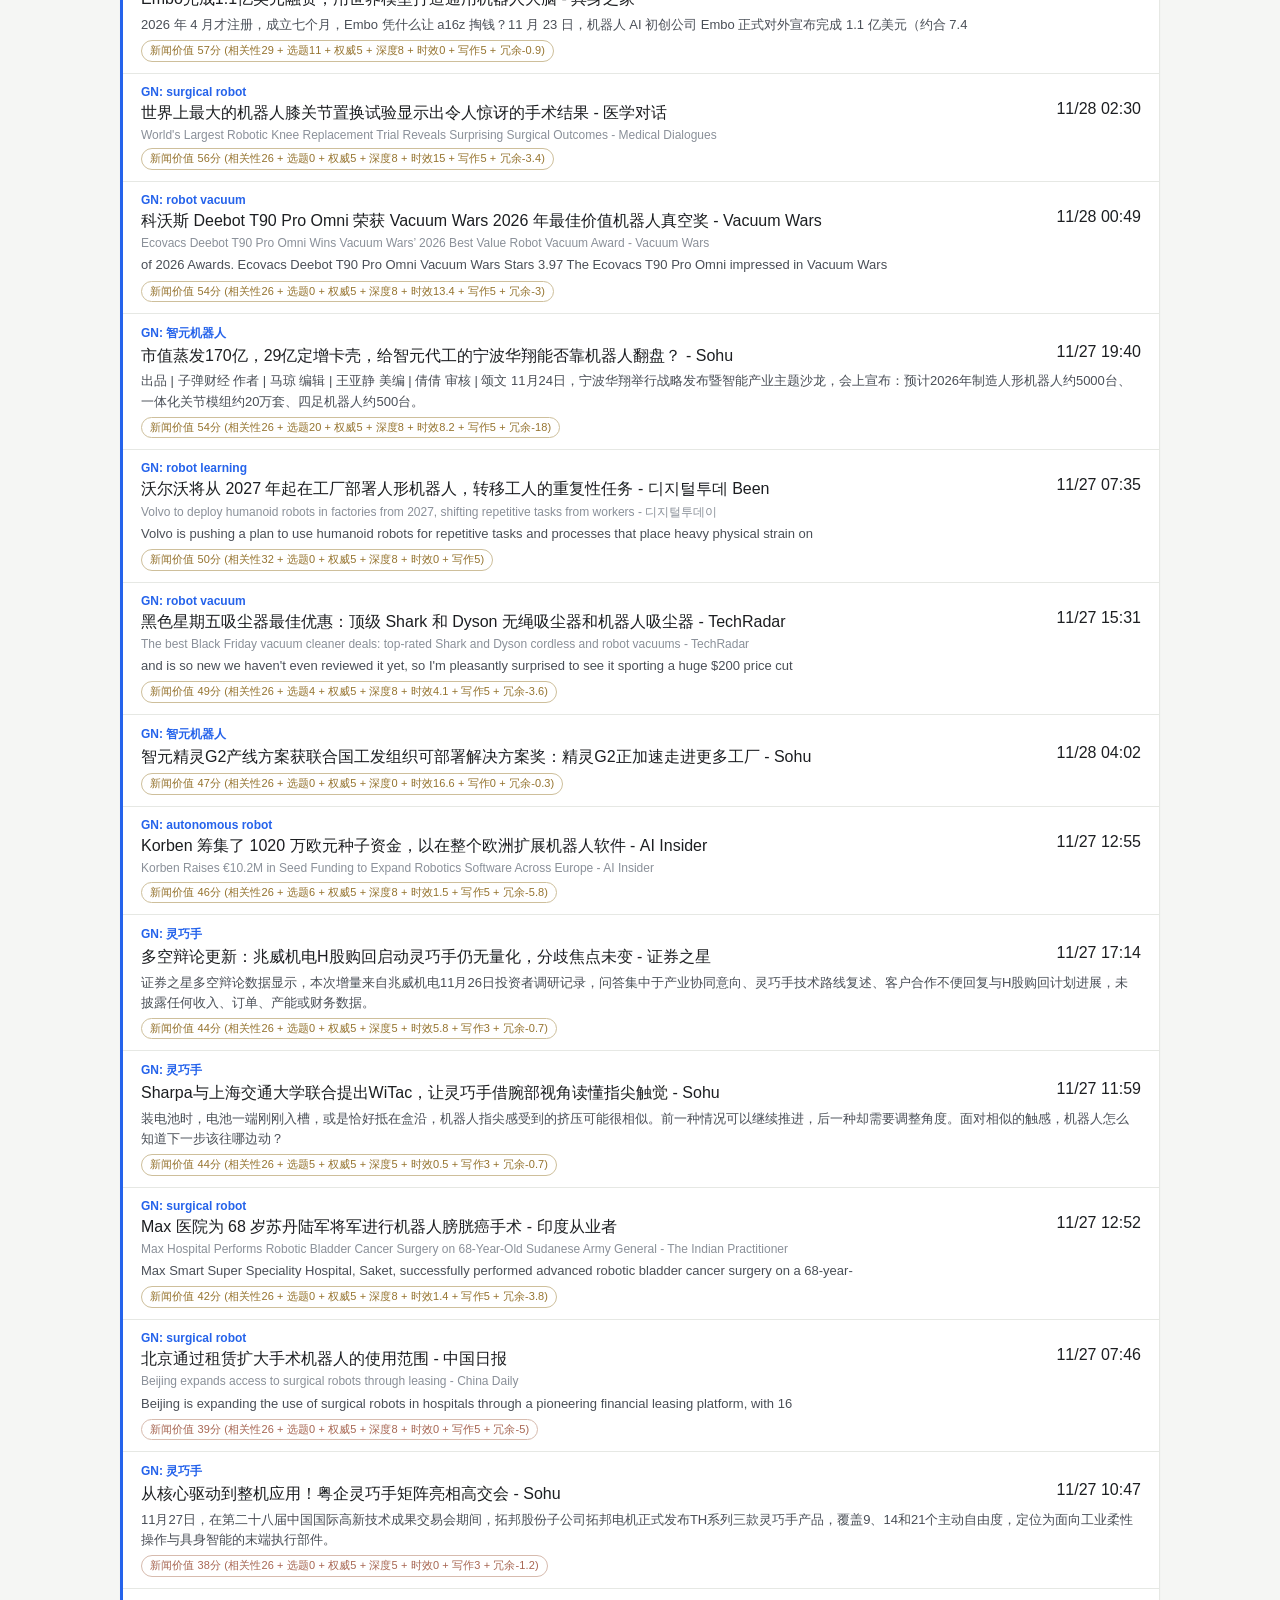
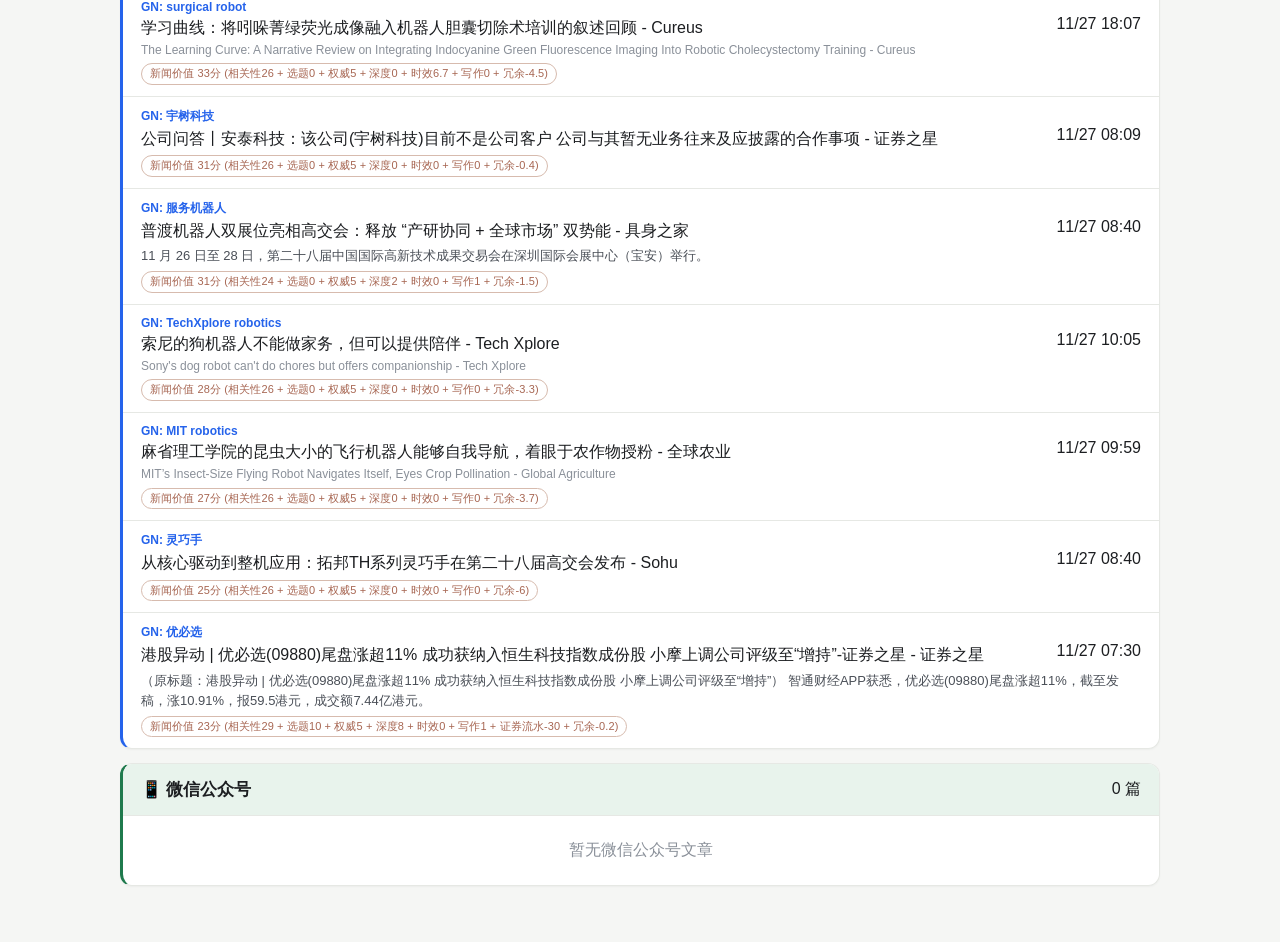
==== commit 20f9a3ae: "[radar-auto] data refresh 2026-11-28T12:30:17Z" ====
--- a/index.html
+++ b/index.html
@@ -162,6 +162,6 @@
       </article>
     </template>
 
-    <script src="./assets/app.js?v=20261128120422" defer></script>
+    <script src="./assets/app.js?v=20261128123017" defer></script>
   </body>
 </html>
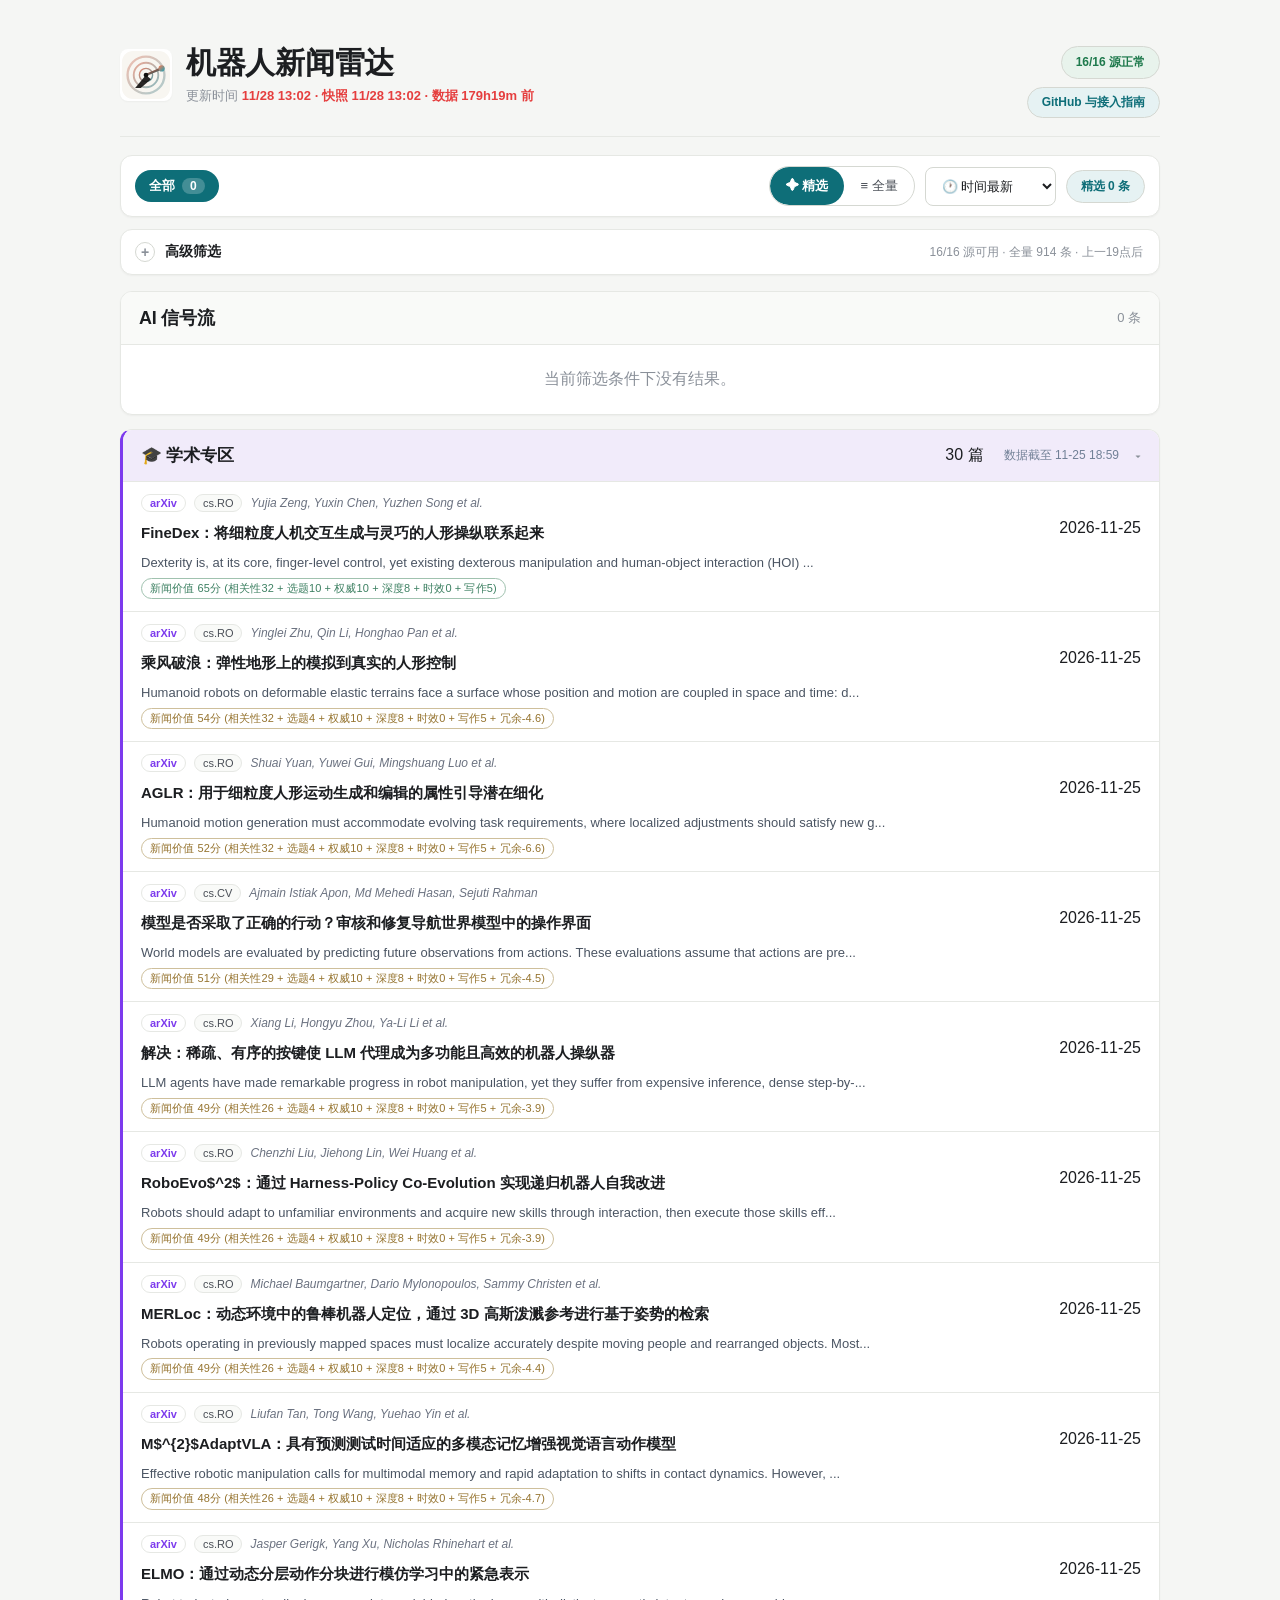
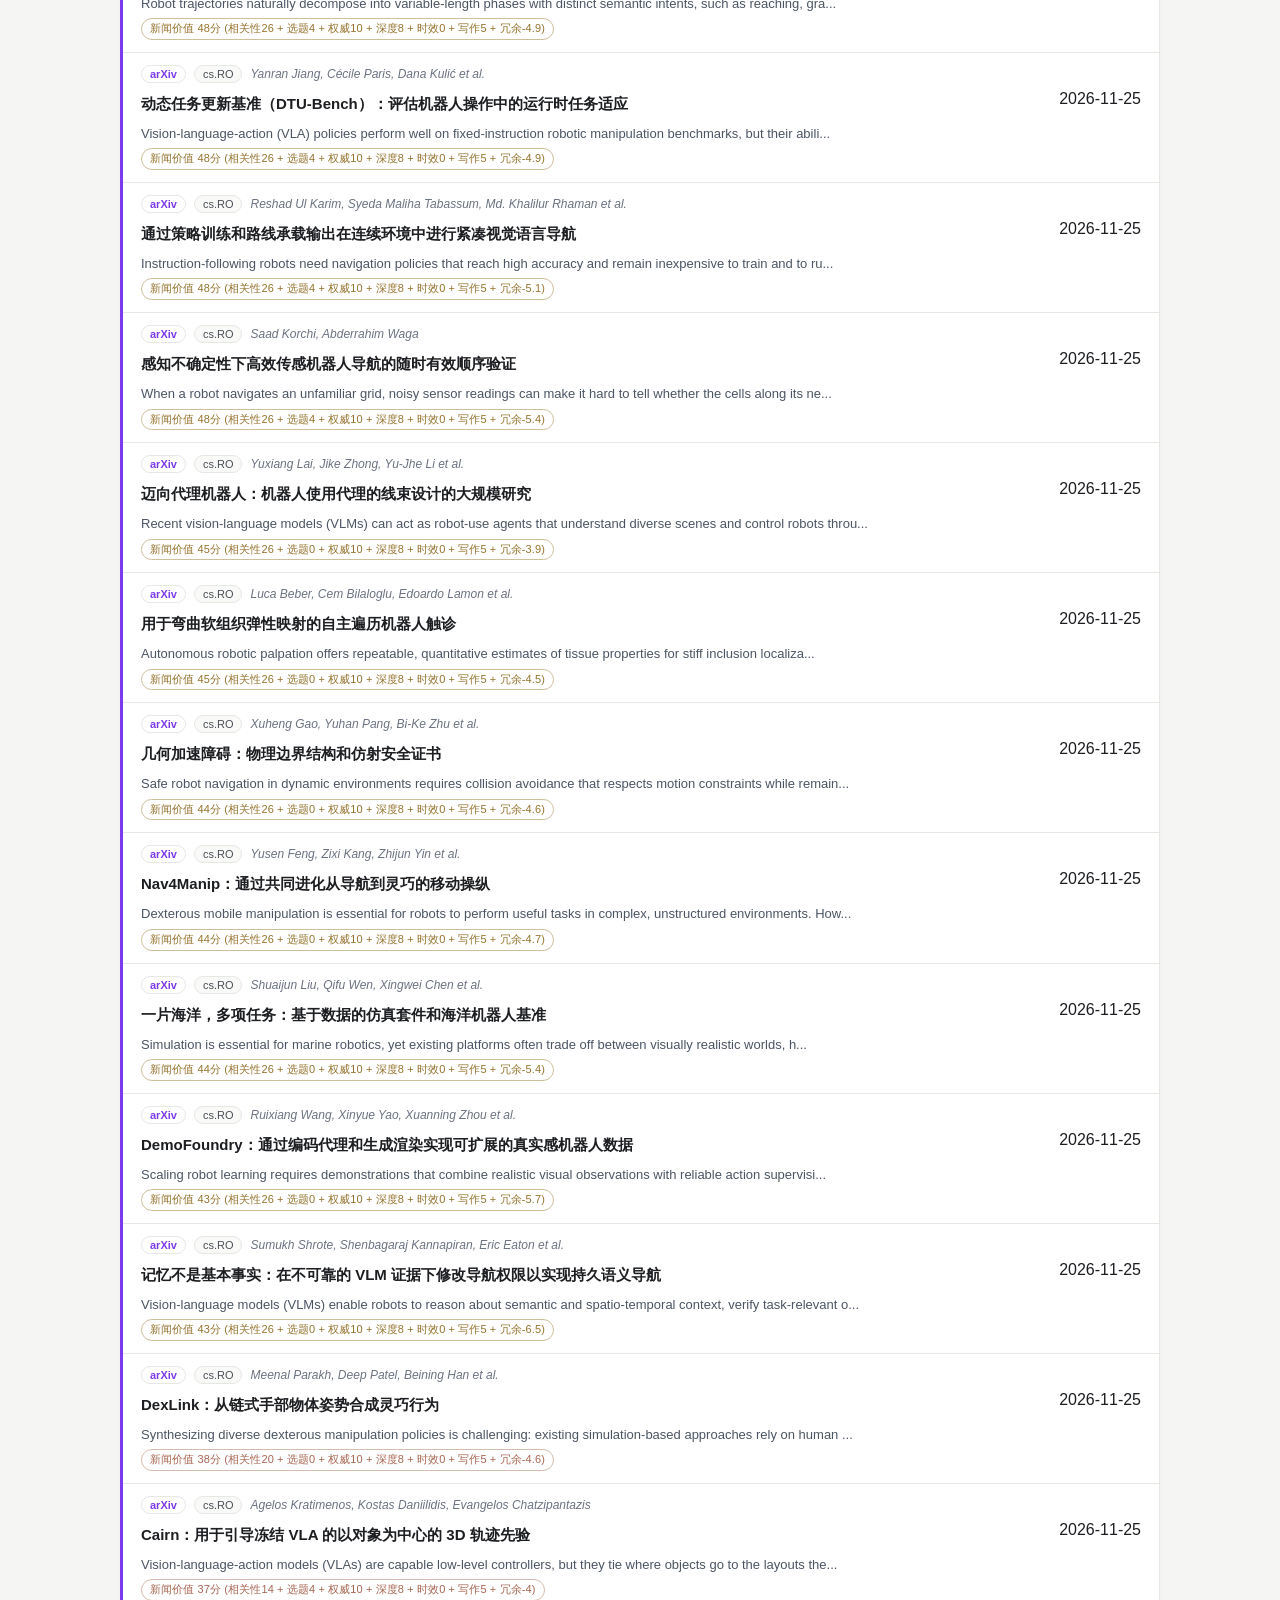
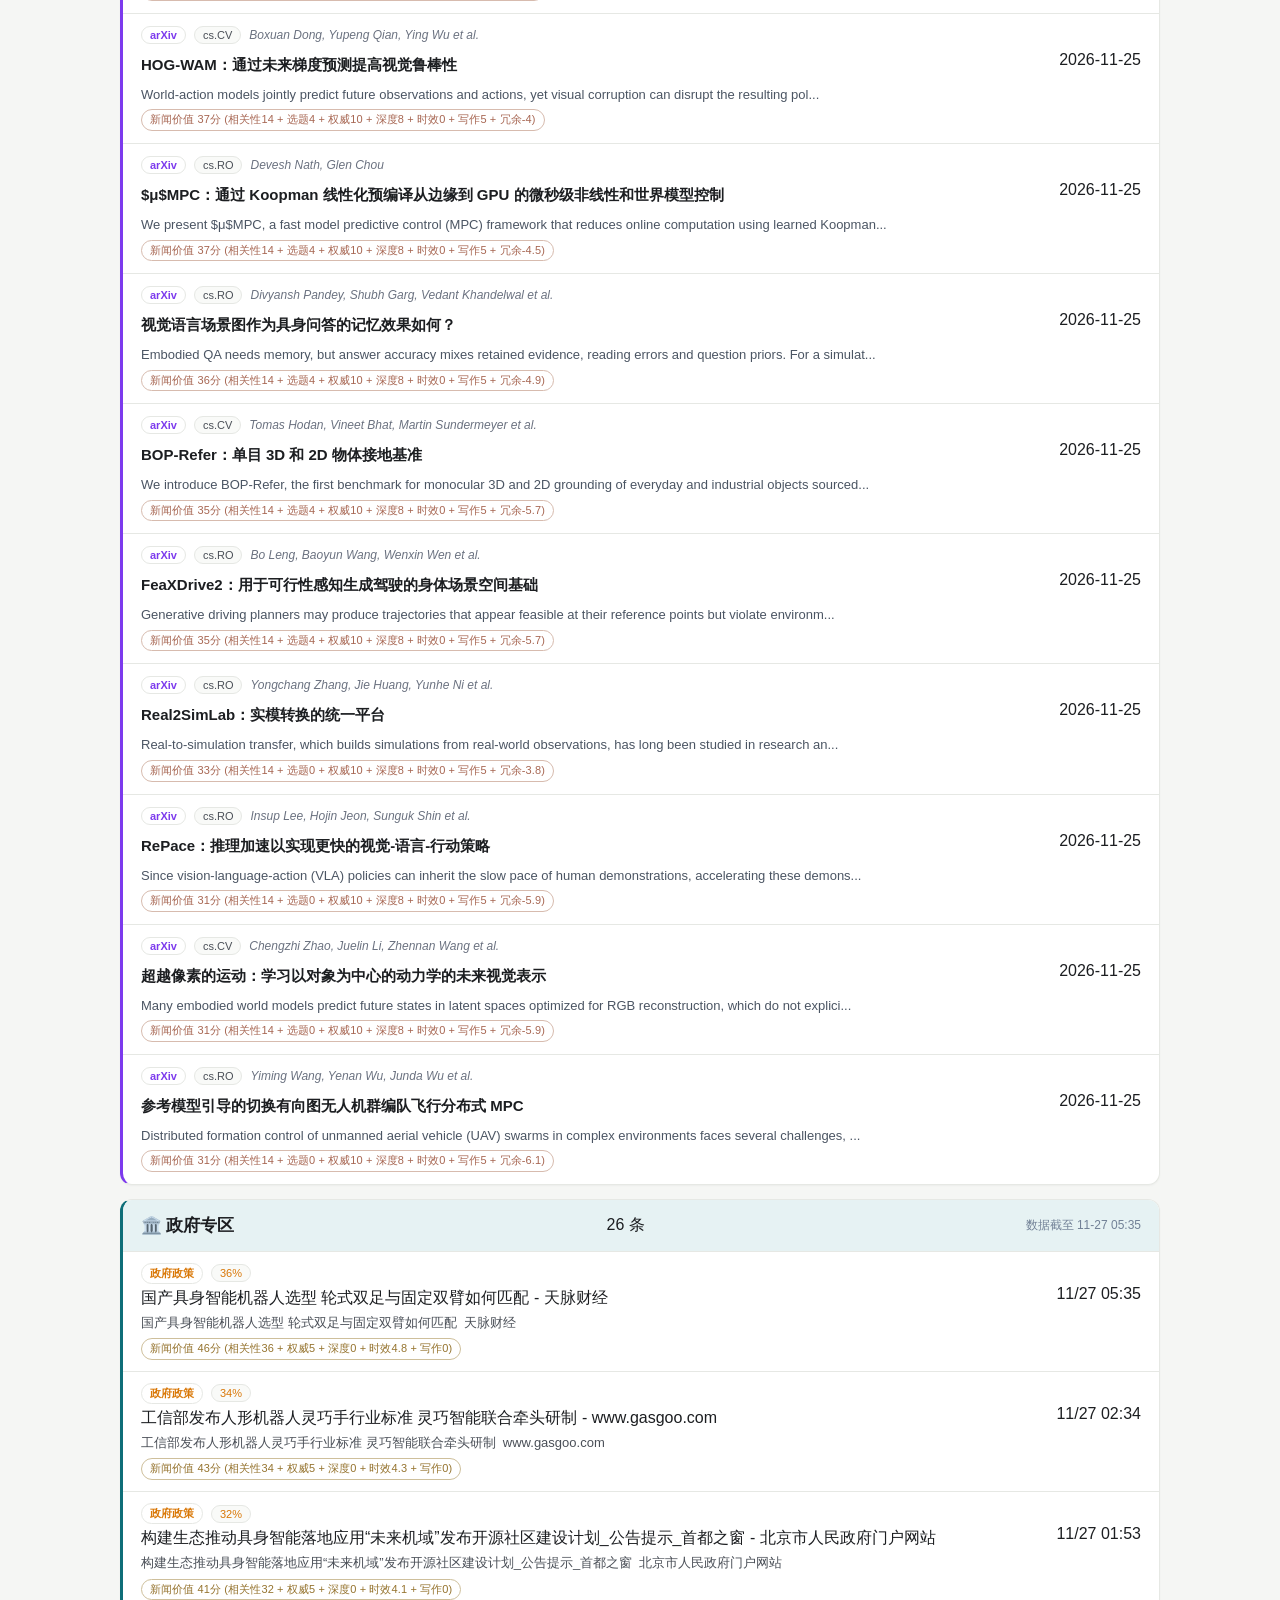
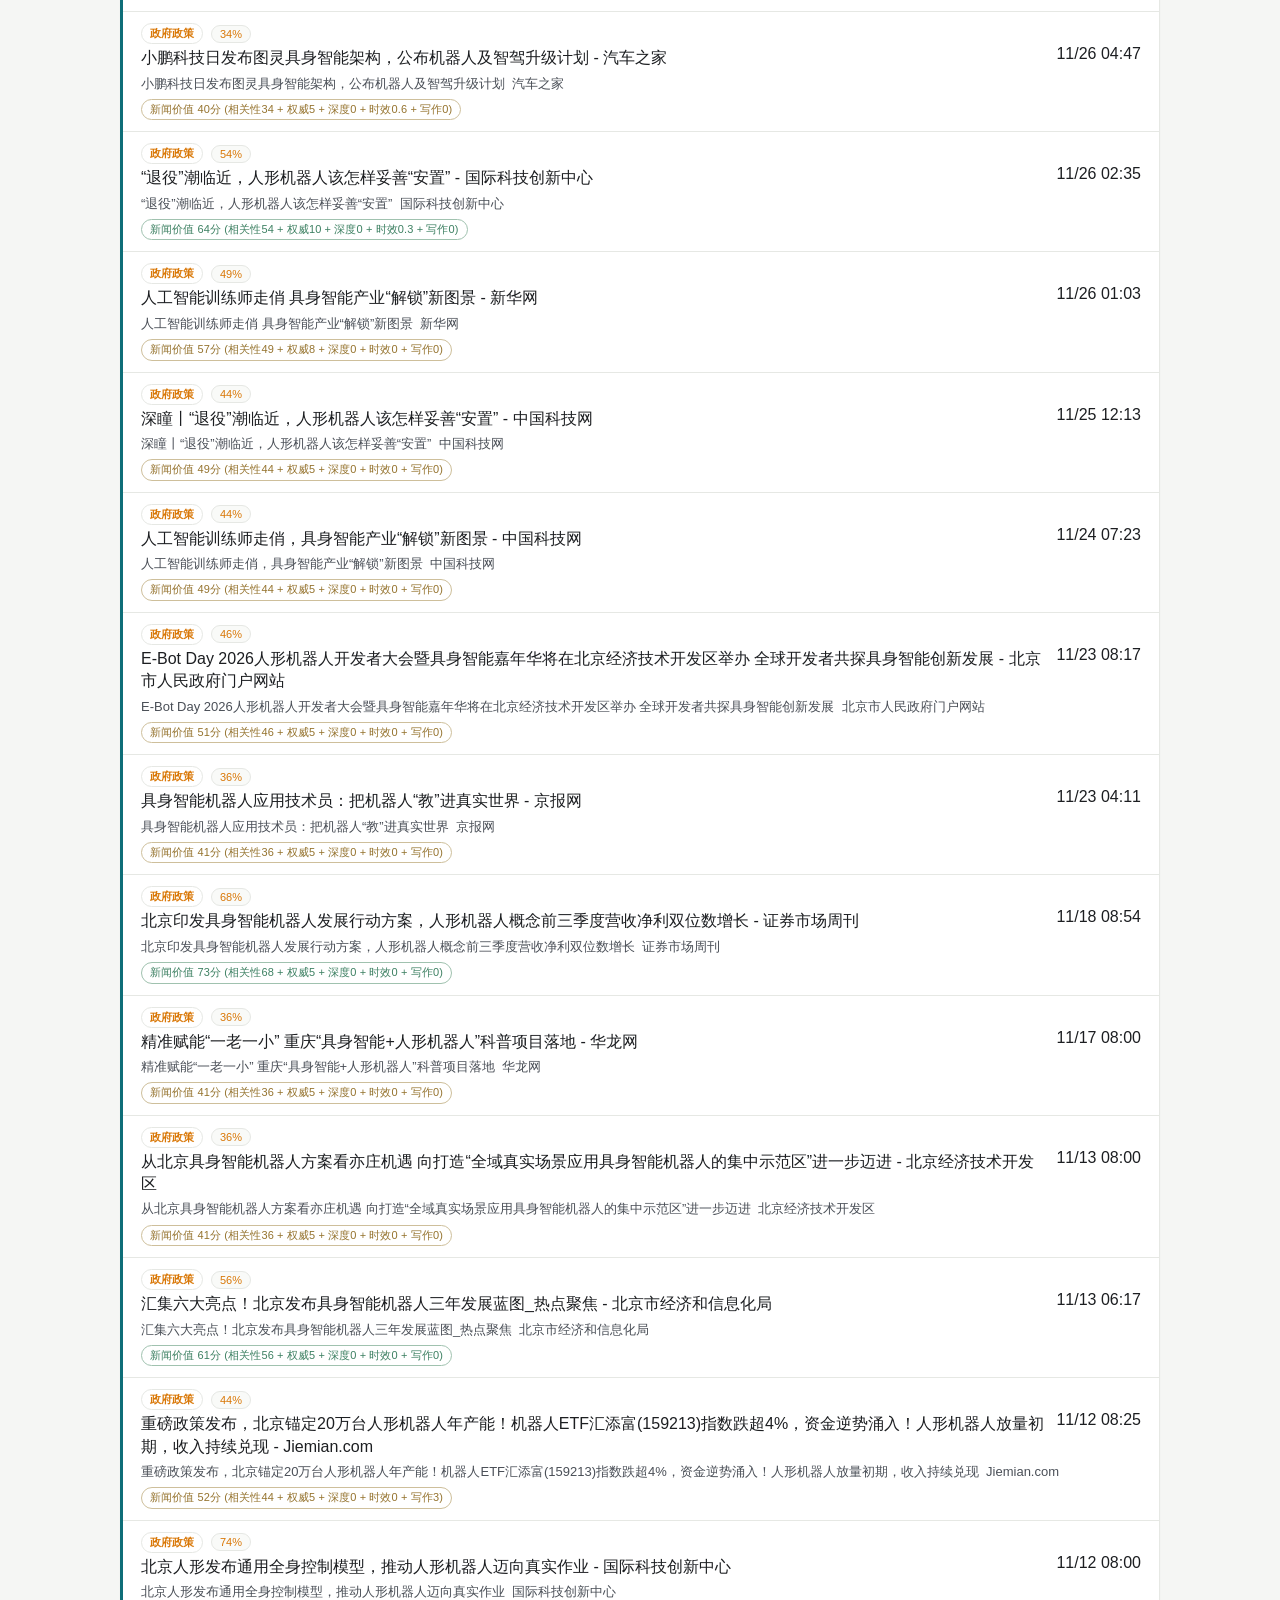
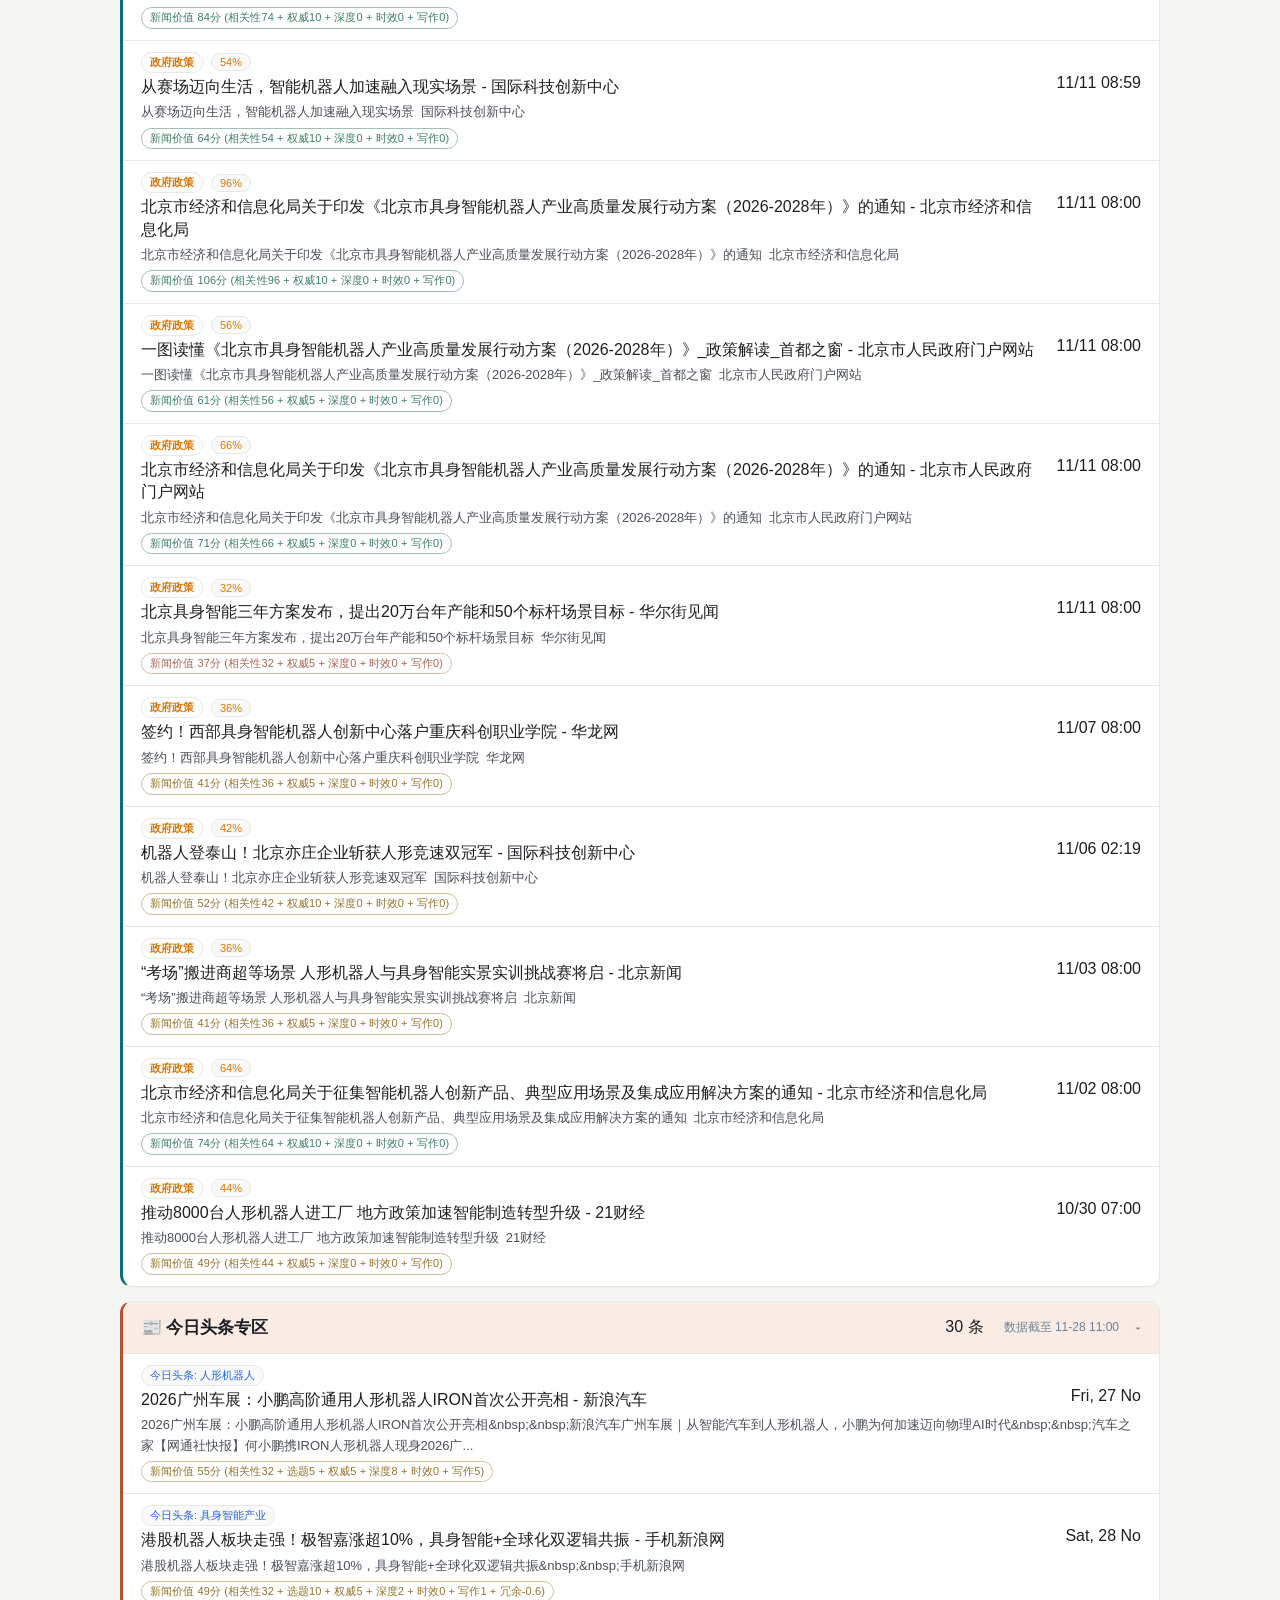
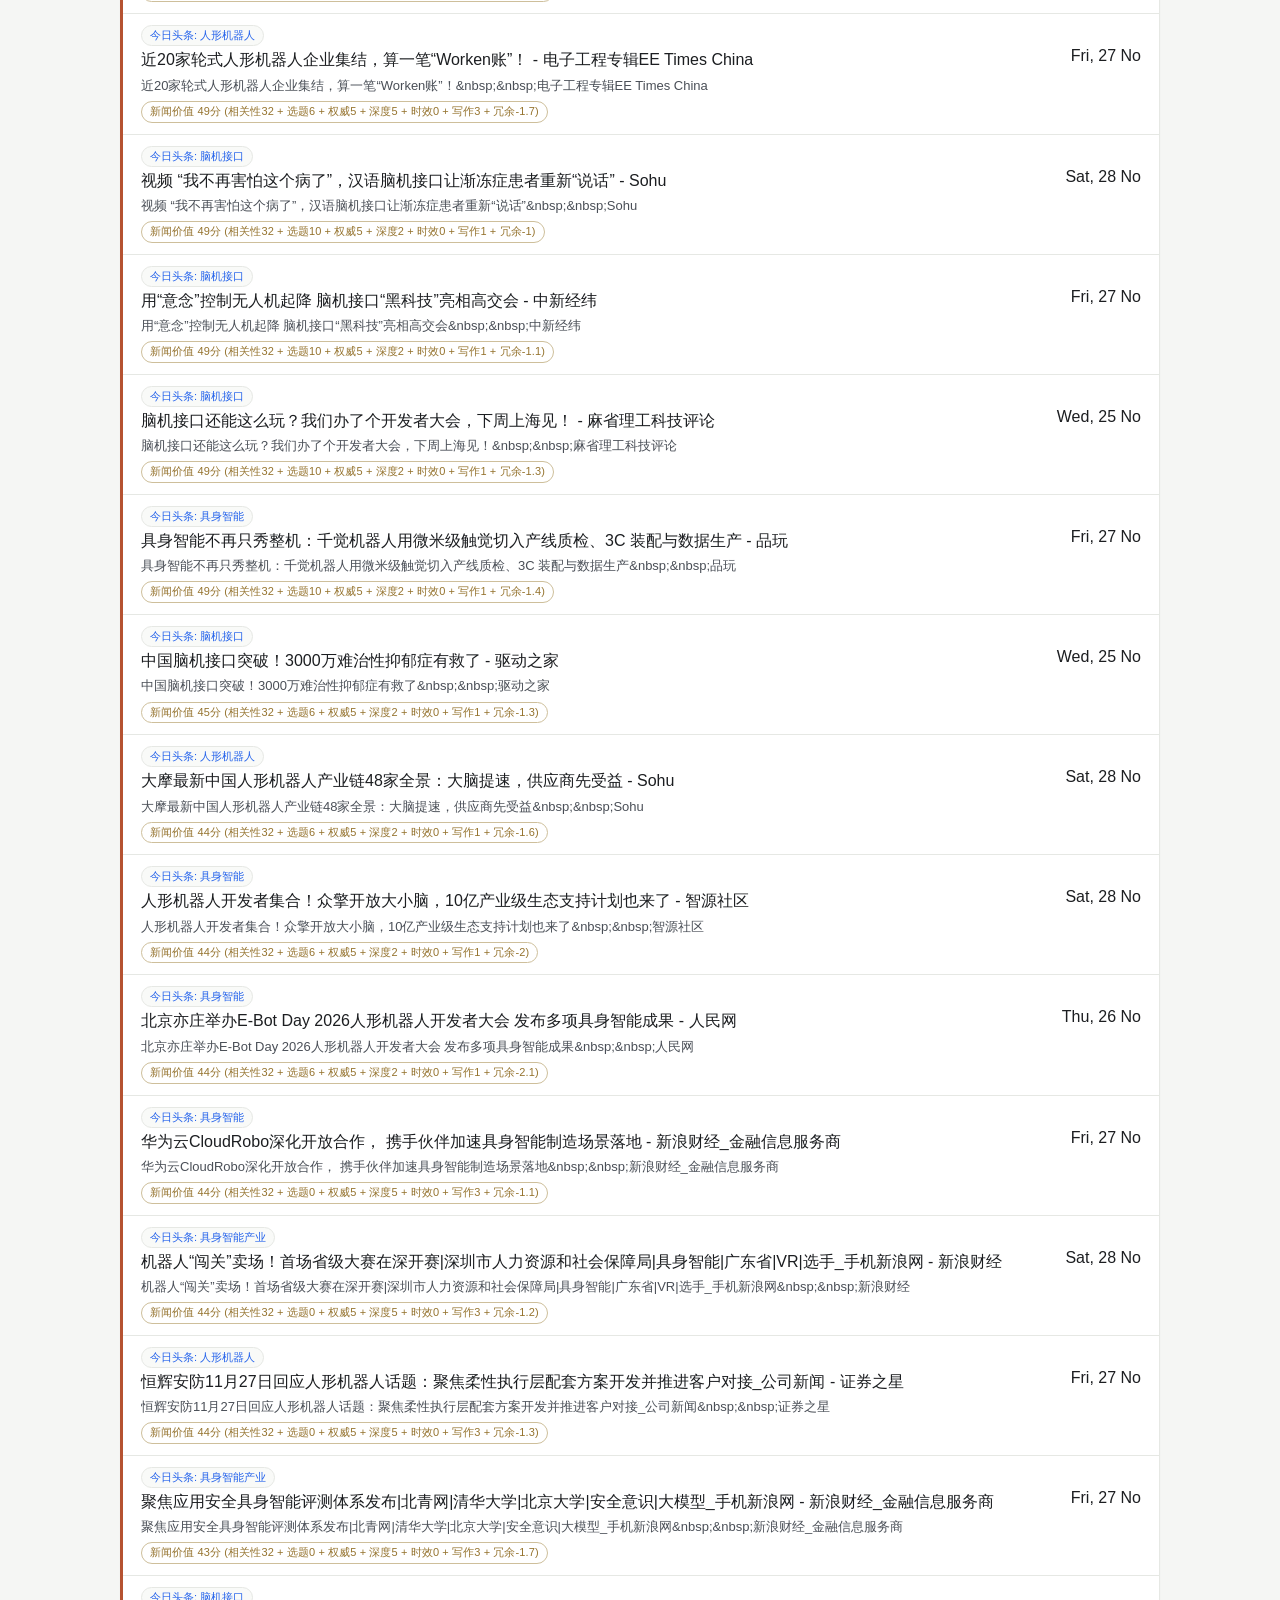
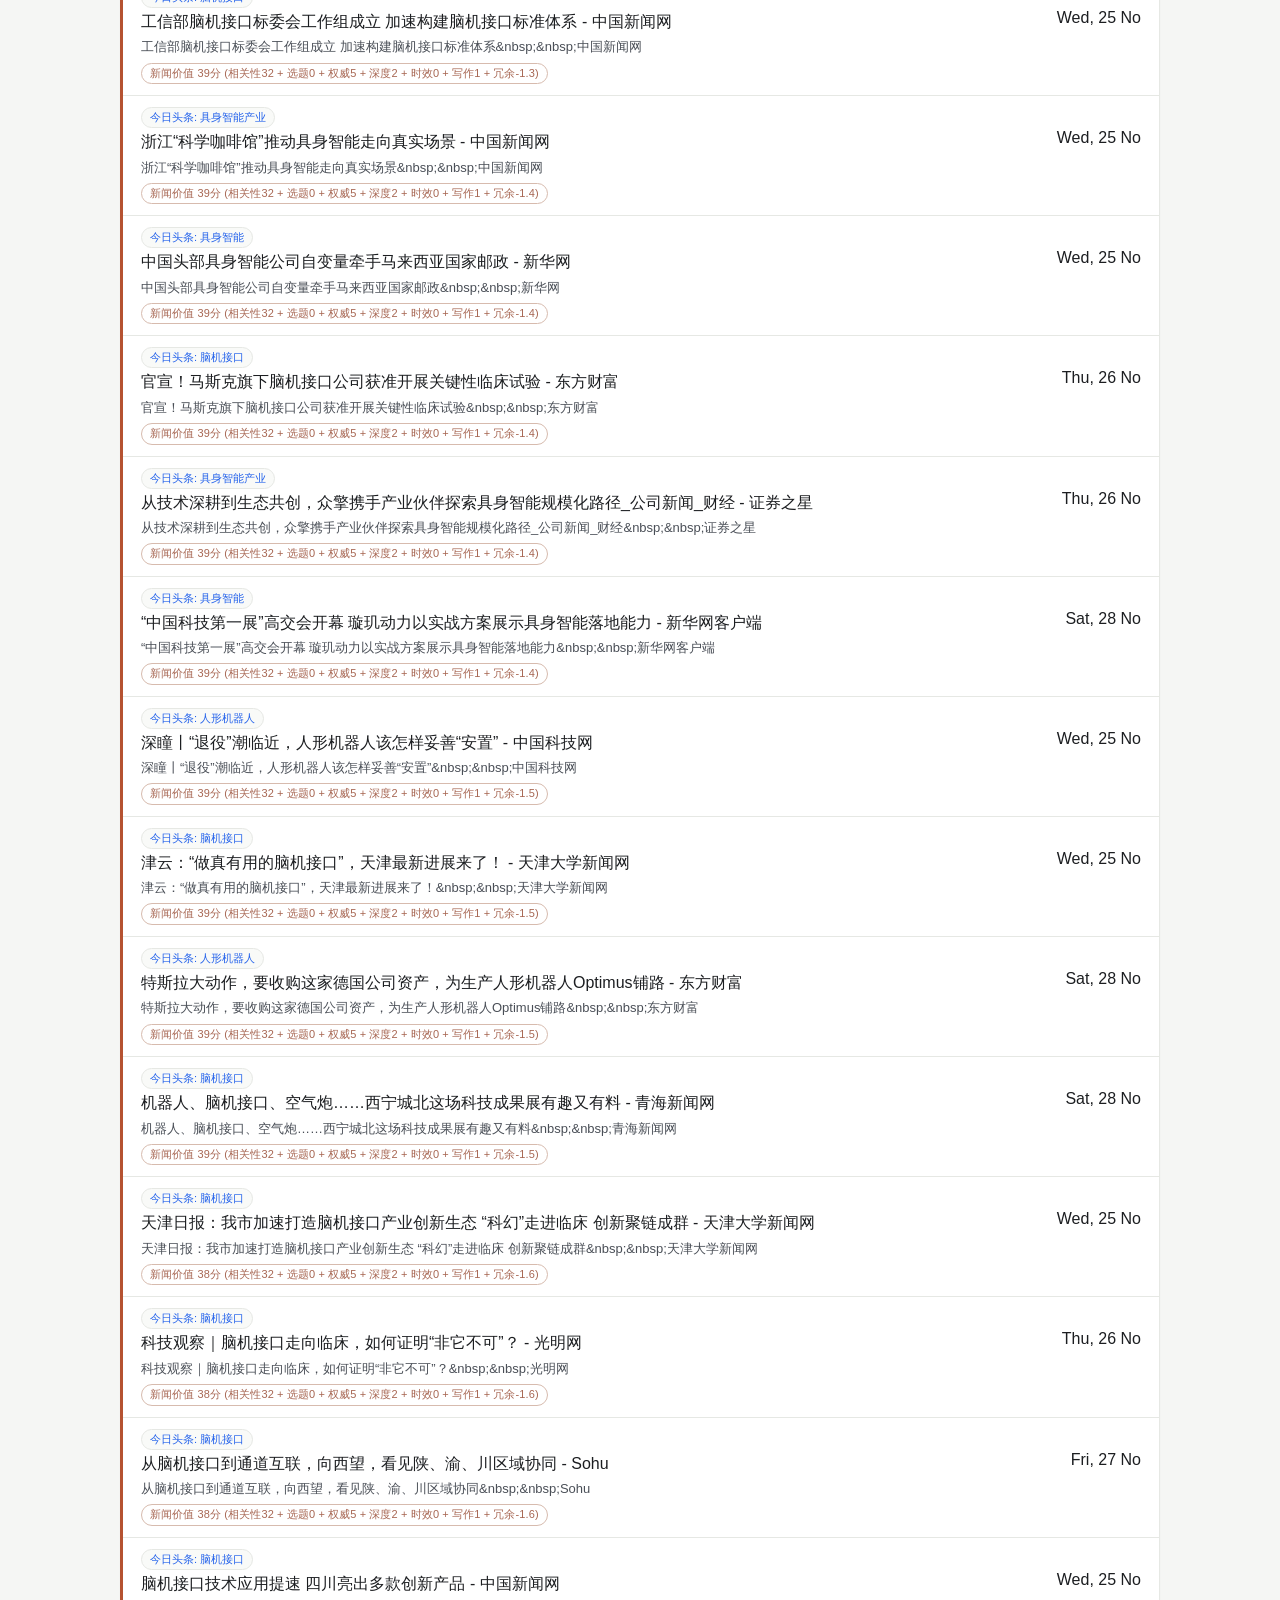
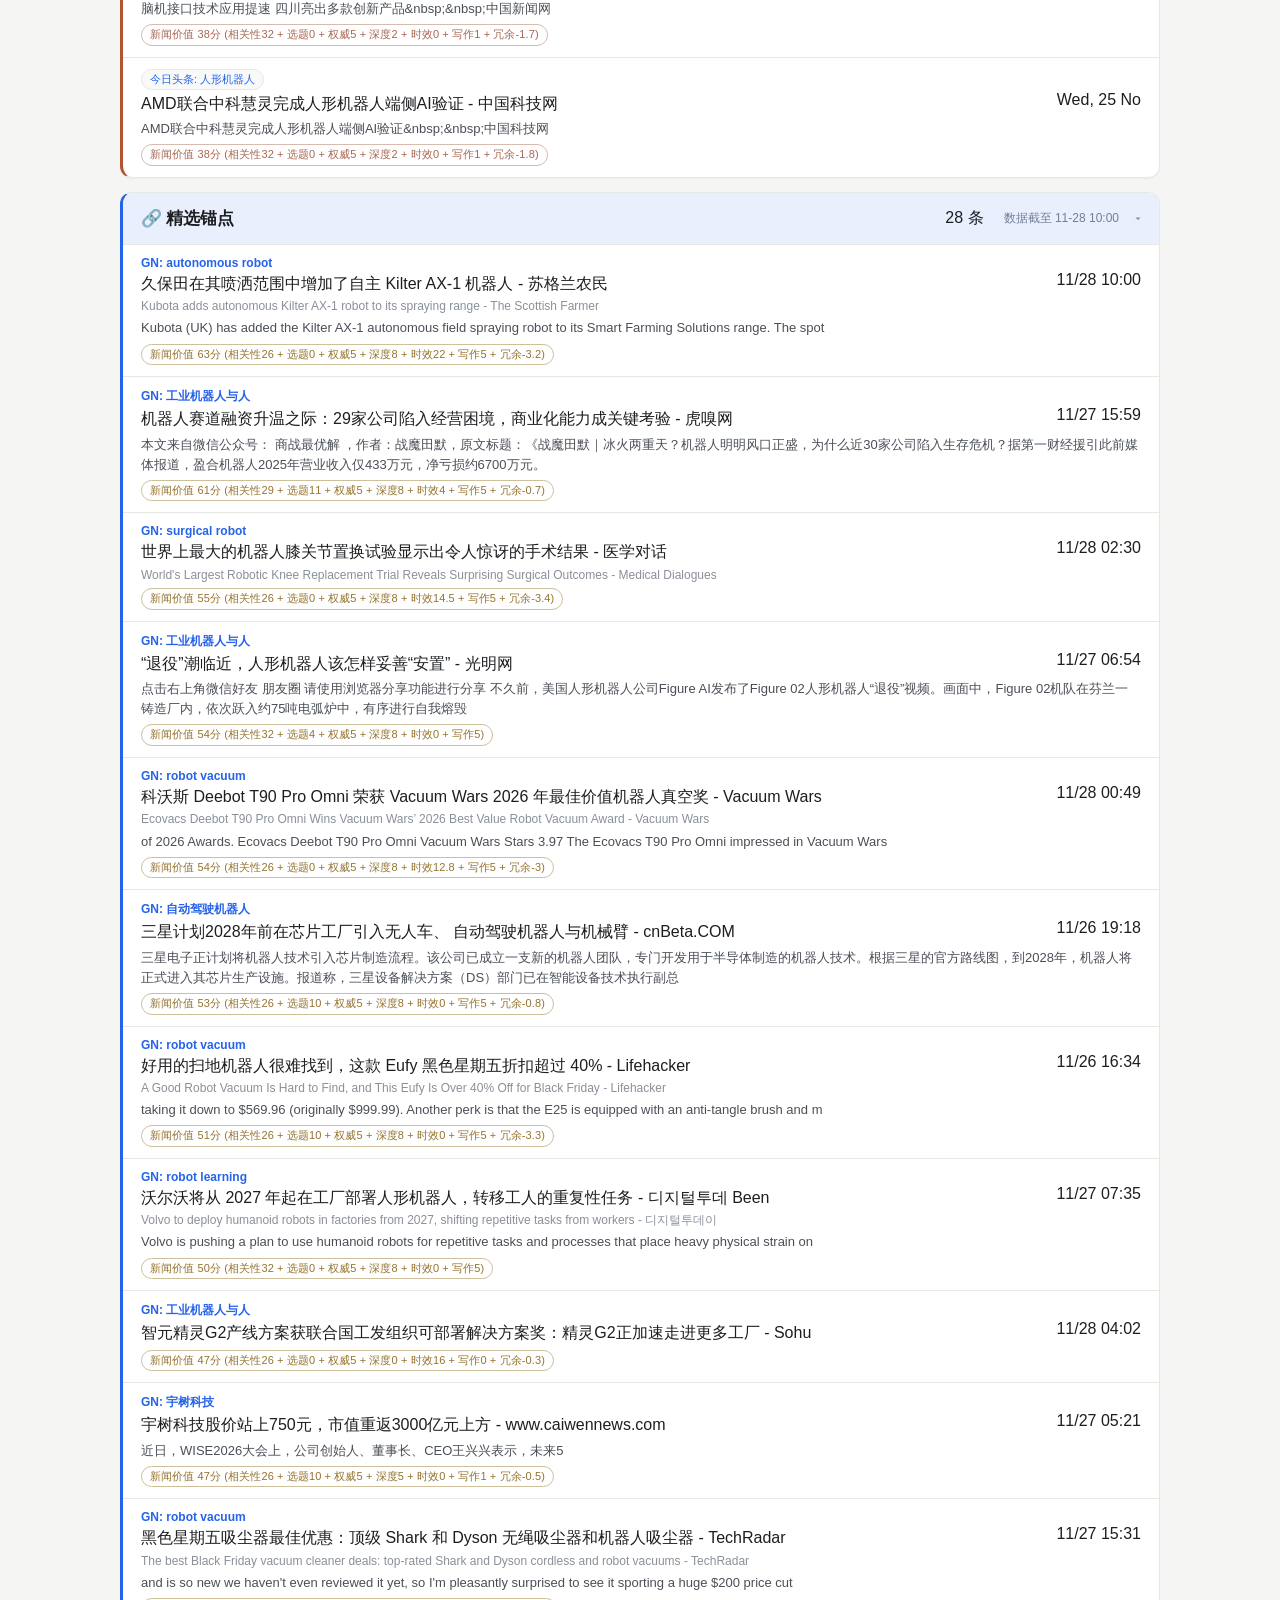
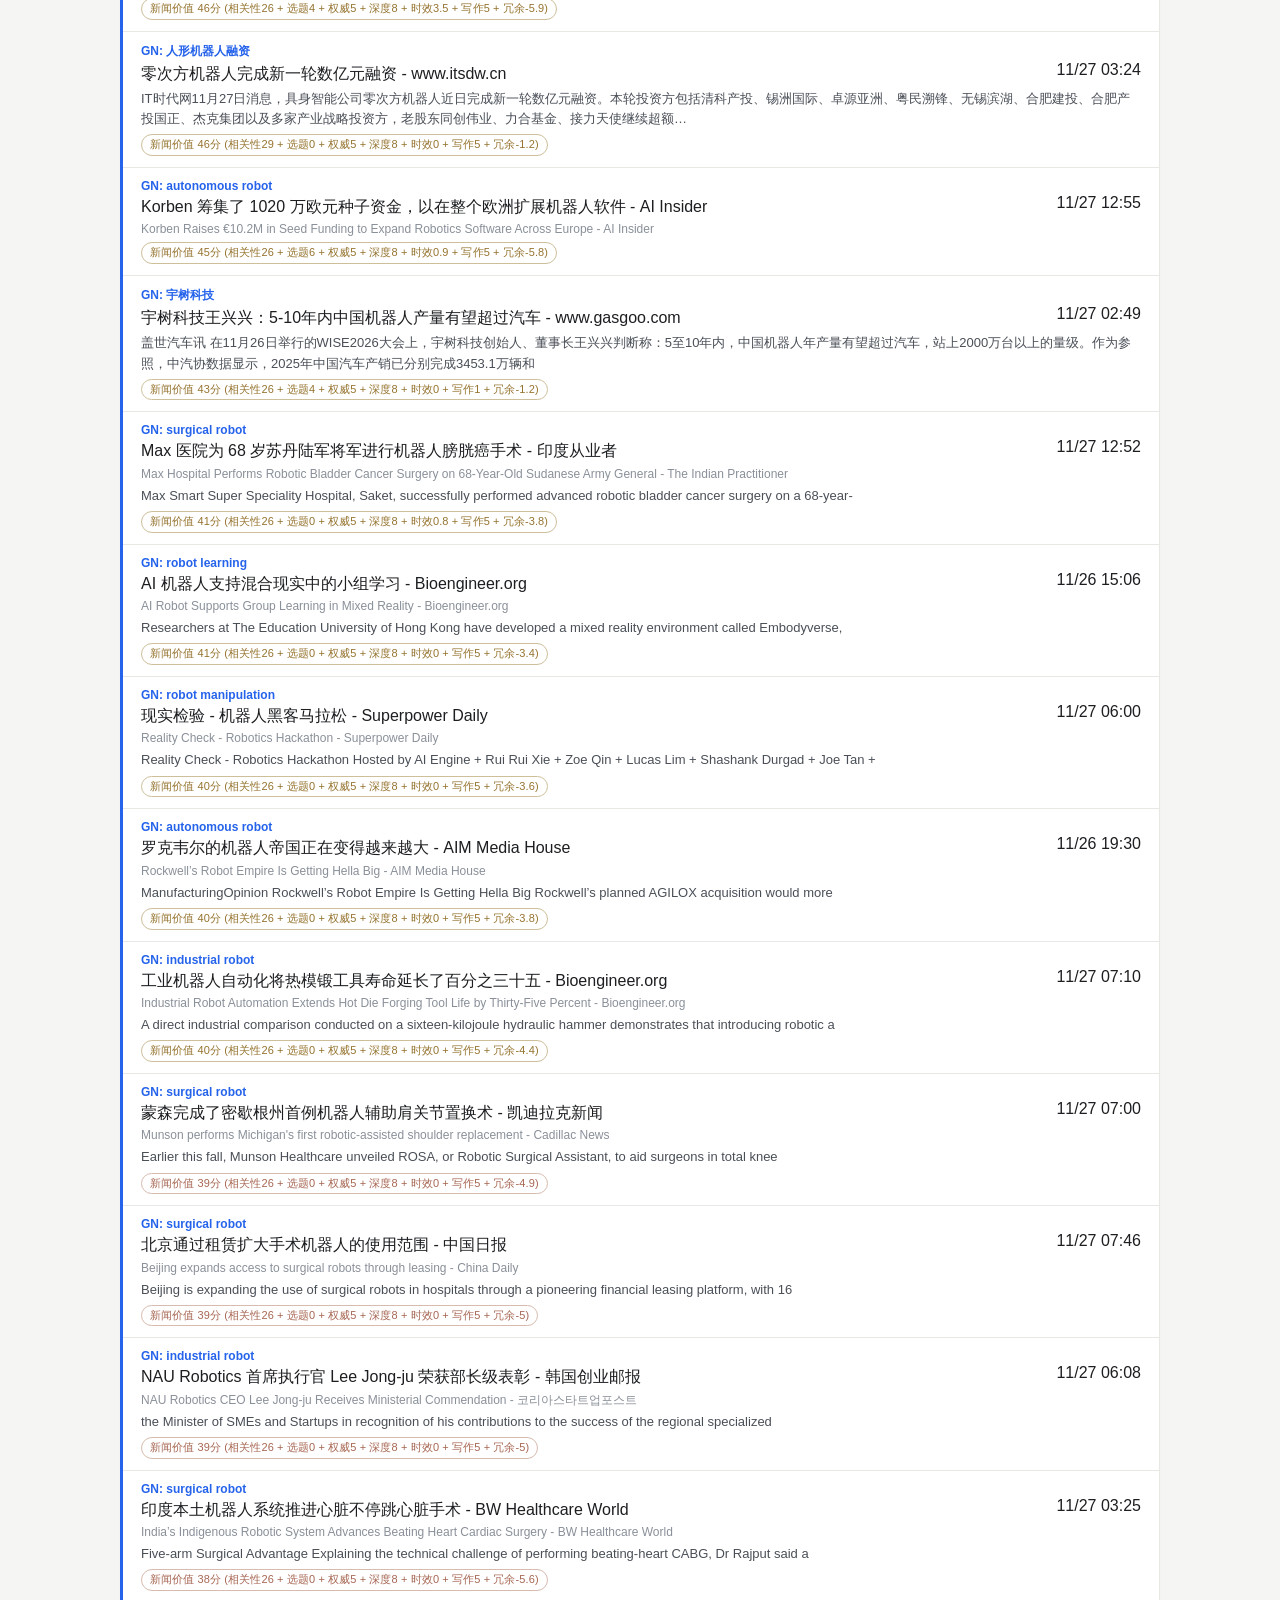
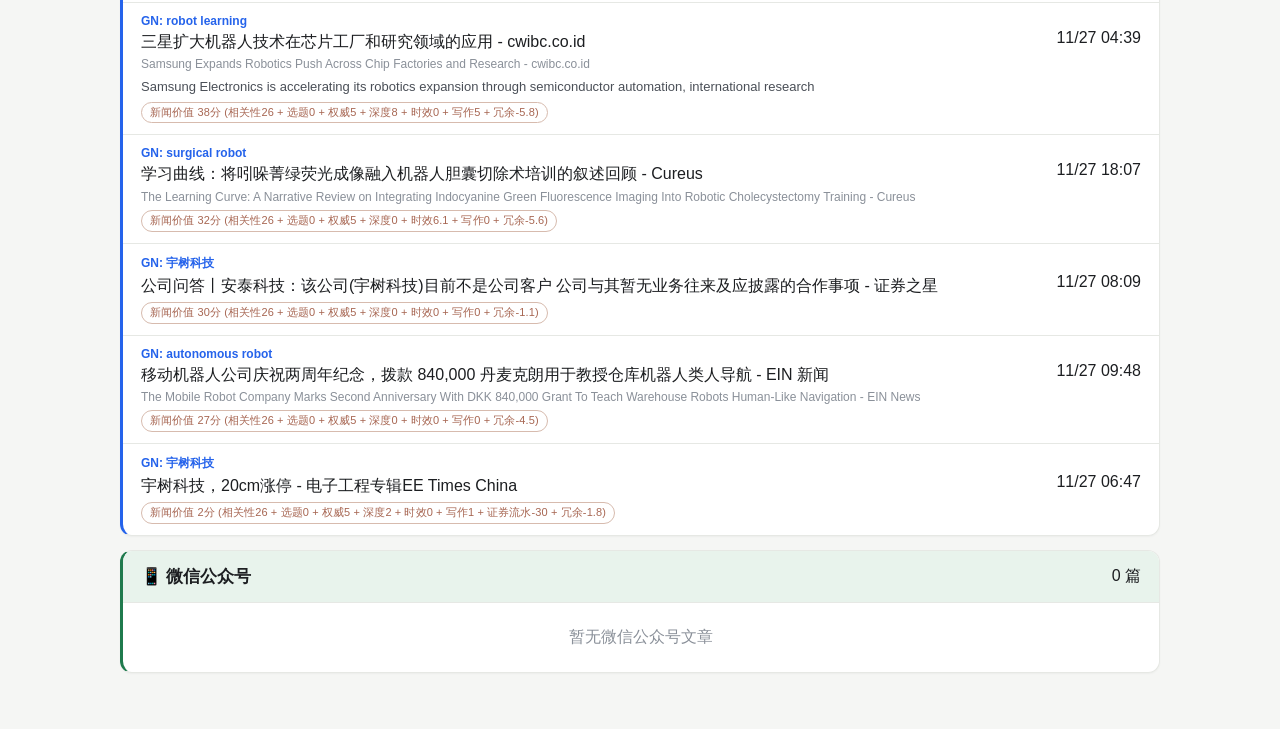
==== commit b723a145: "[radar-auto] data refresh 2026-11-28T13:02:28Z" ====
--- a/index.html
+++ b/index.html
@@ -162,6 +162,6 @@
       </article>
     </template>
 
-    <script src="./assets/app.js?v=20261128123017" defer></script>
+    <script src="./assets/app.js?v=20261128130227" defer></script>
   </body>
 </html>
